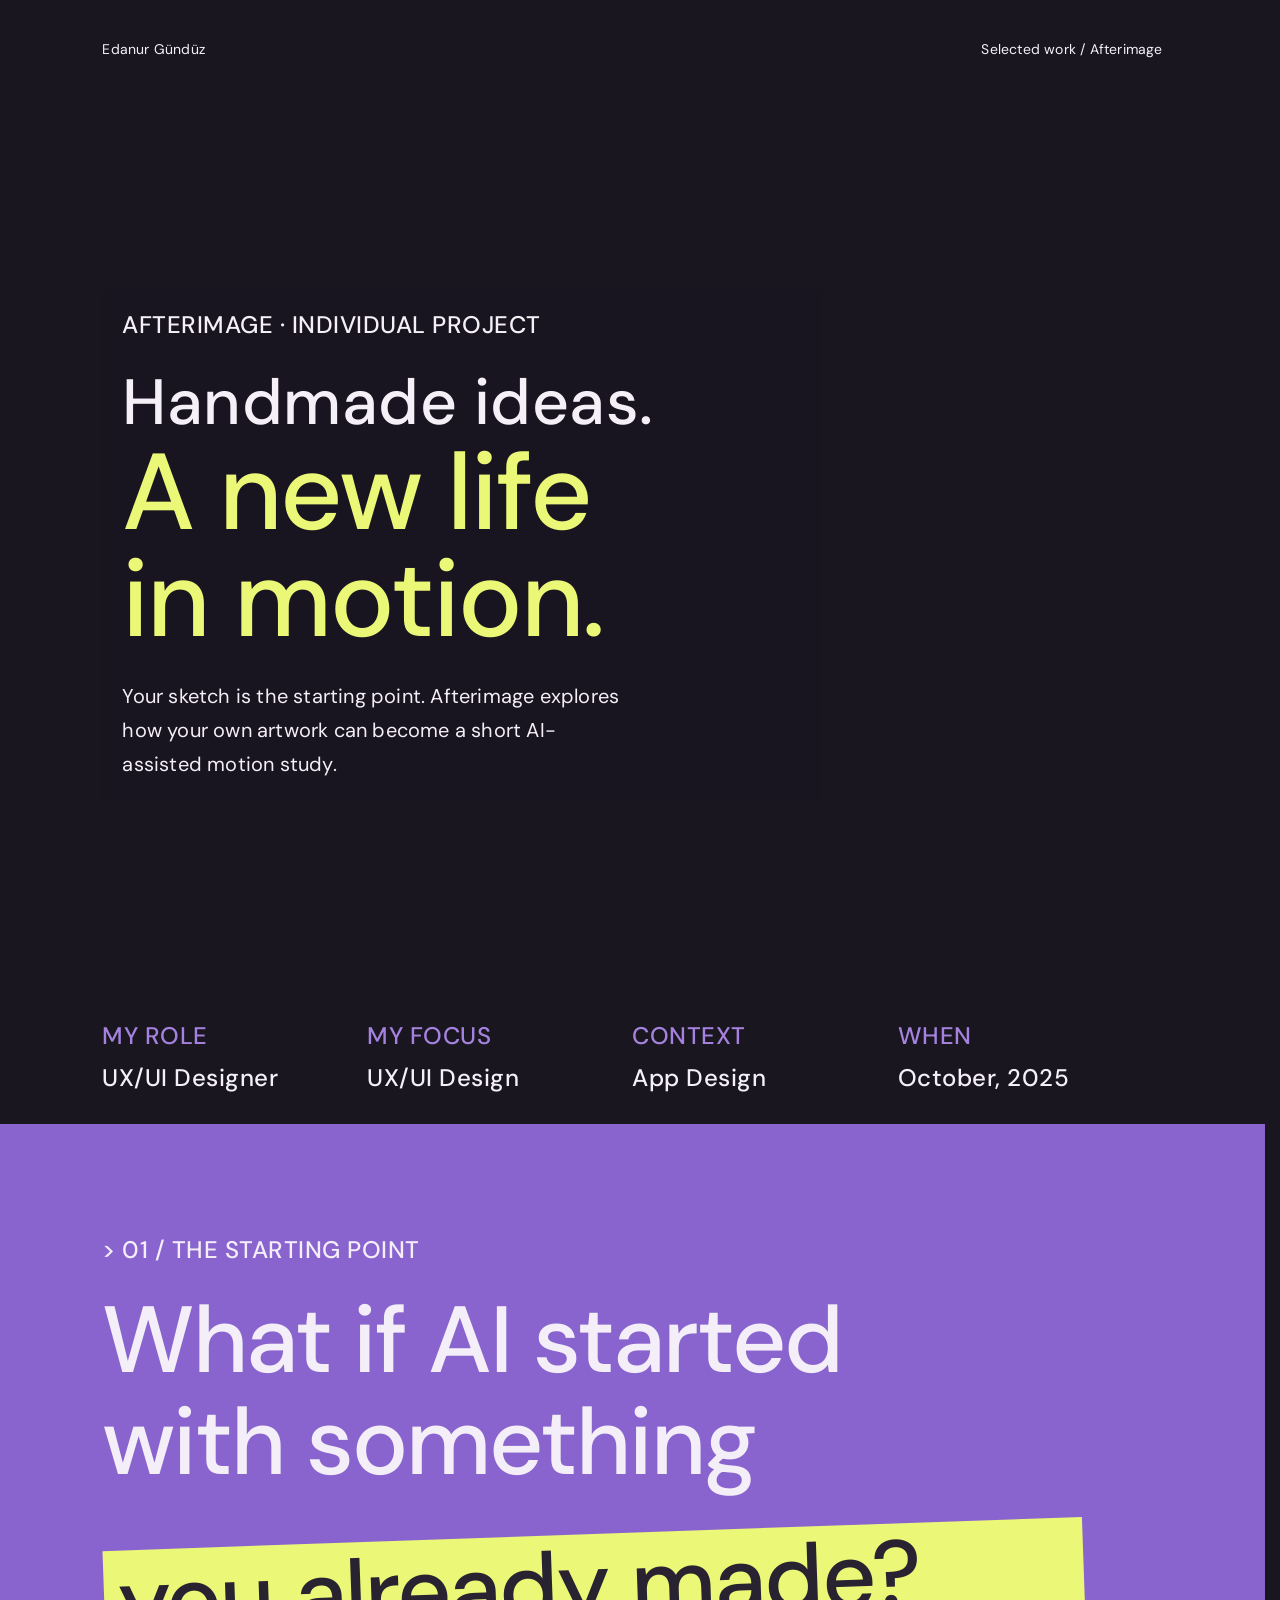
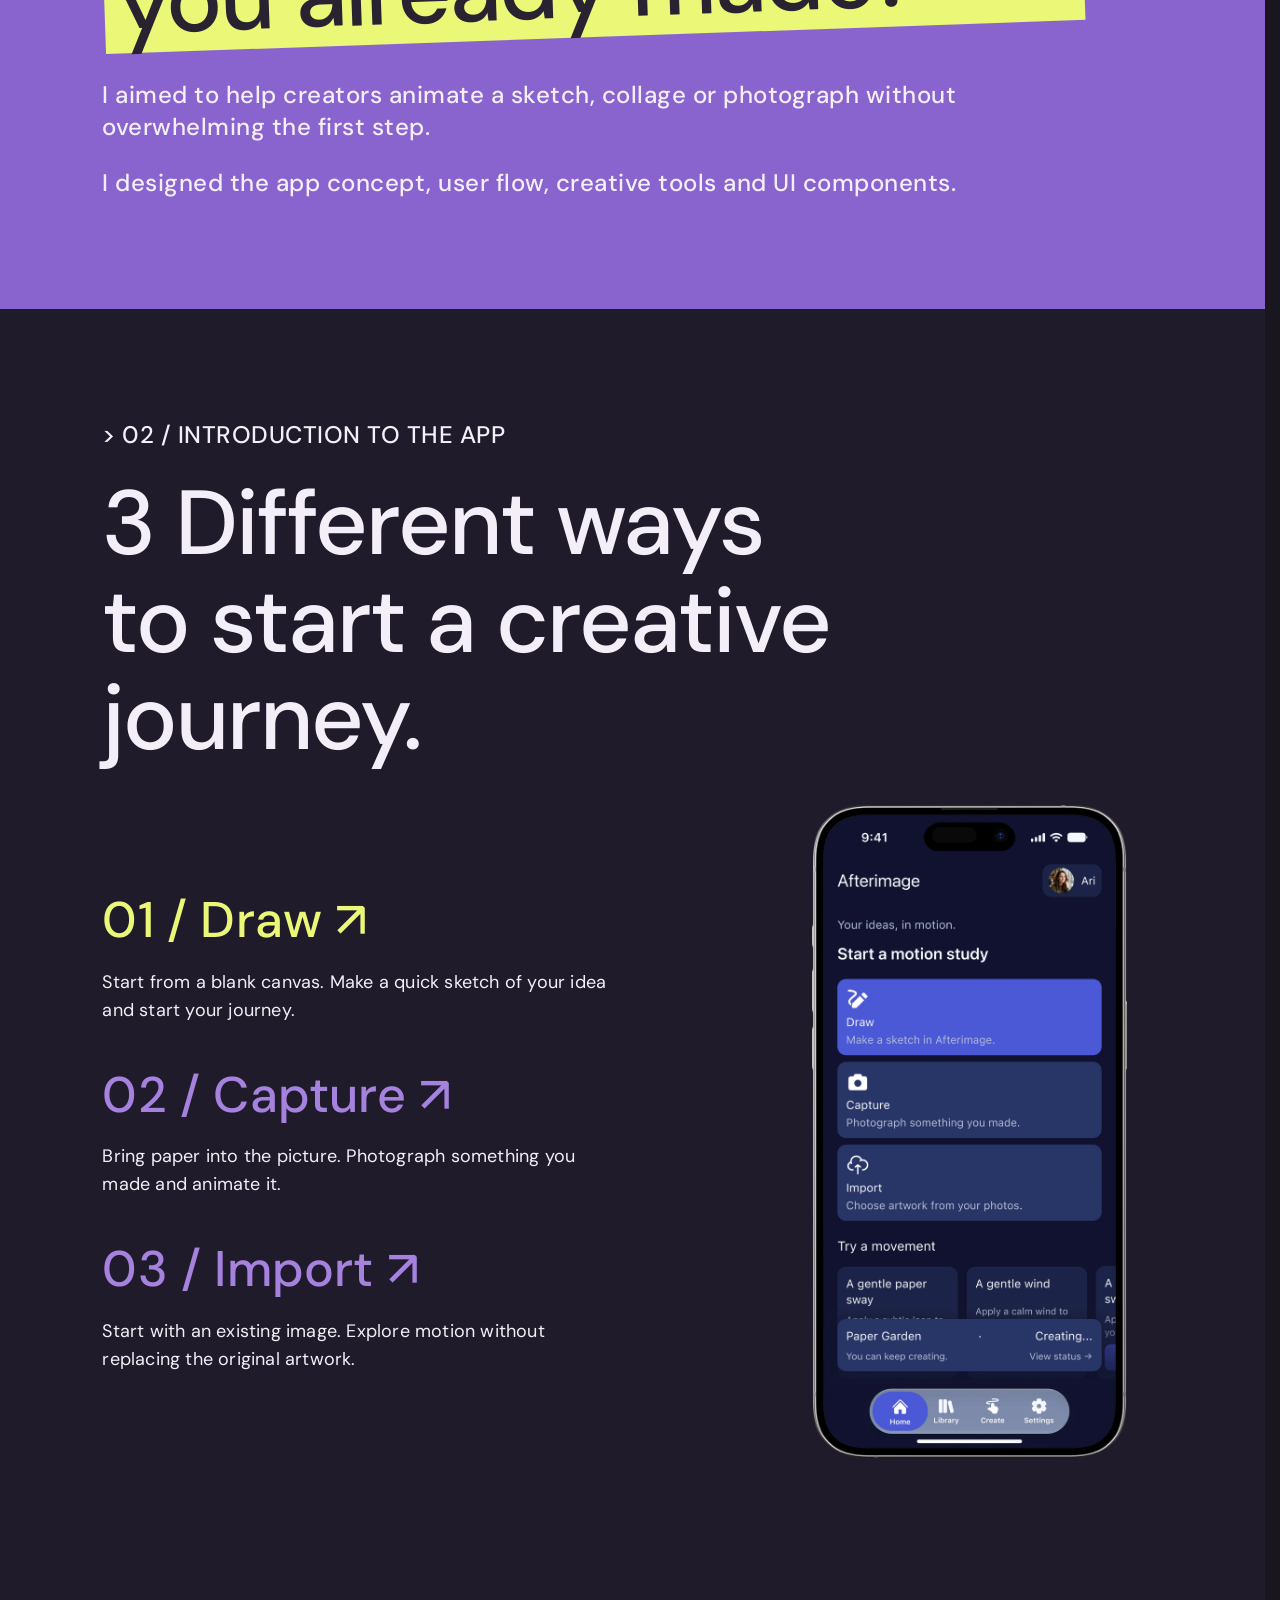
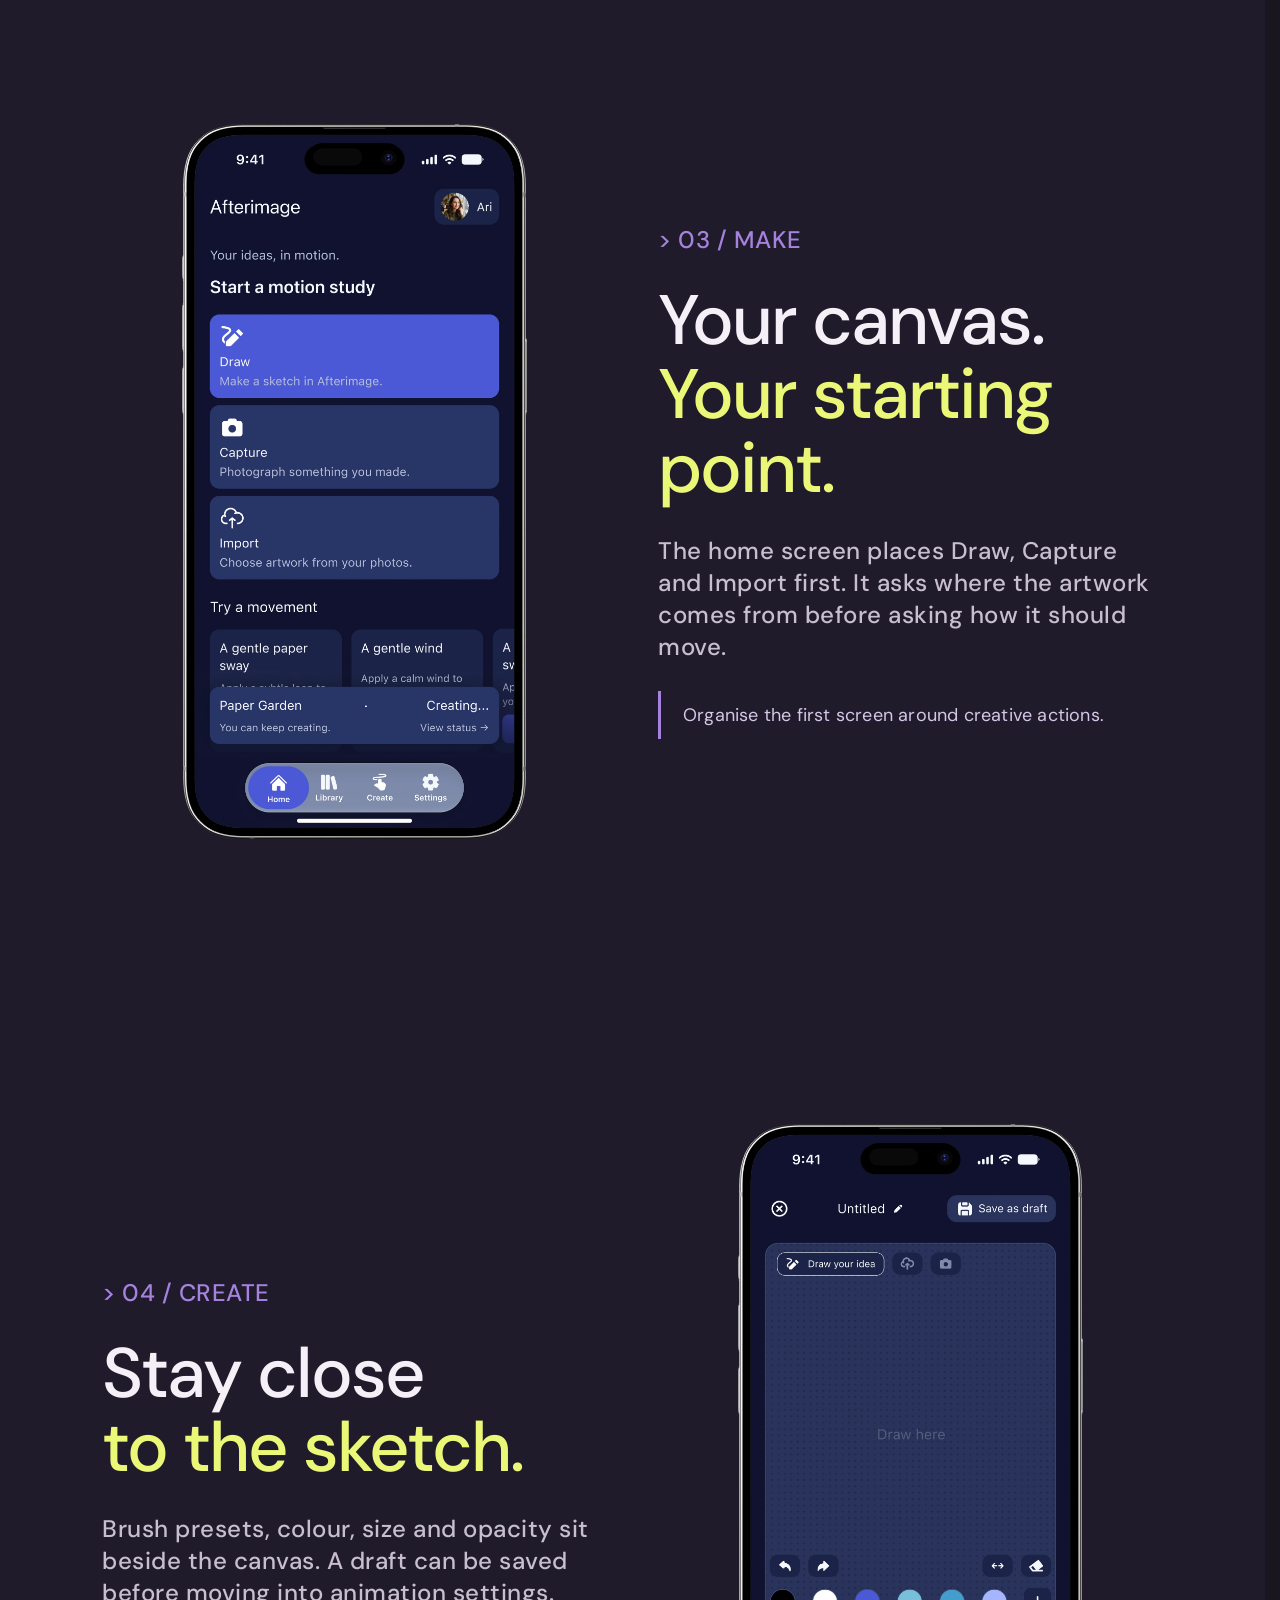
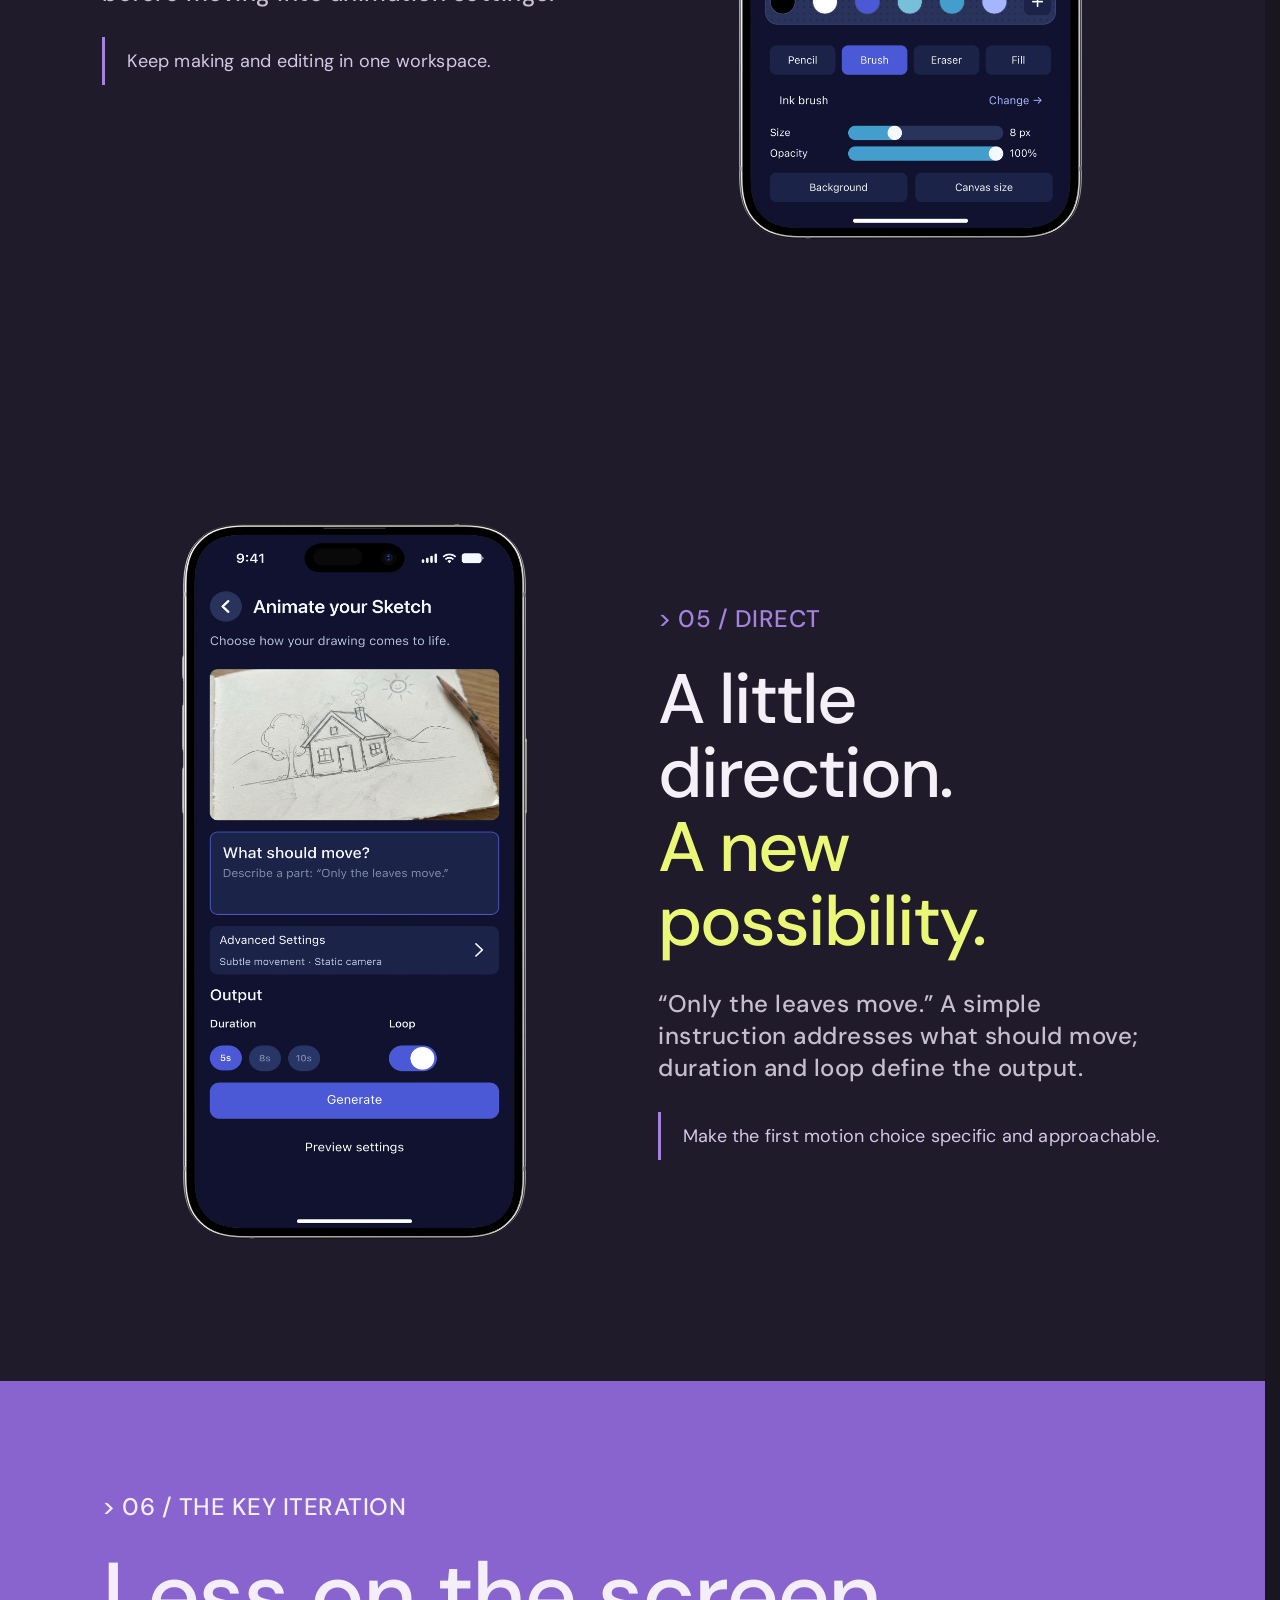
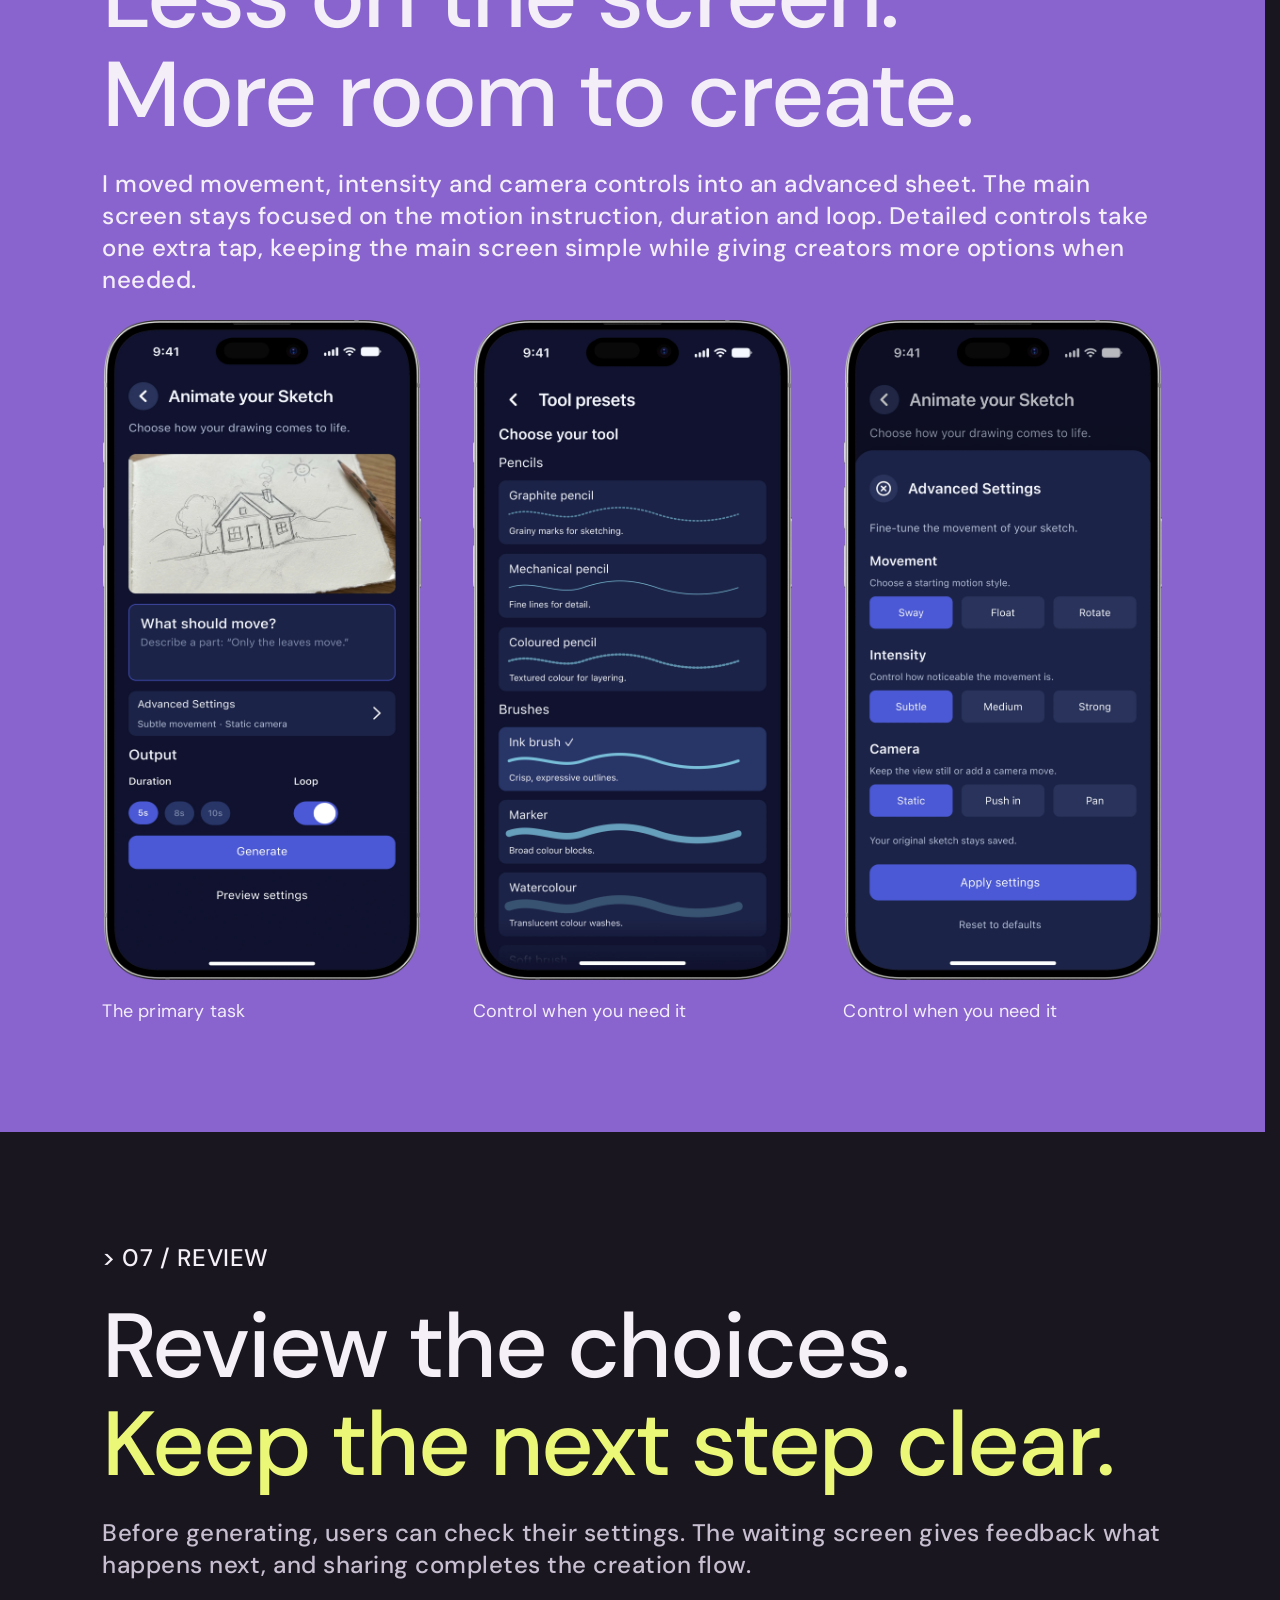
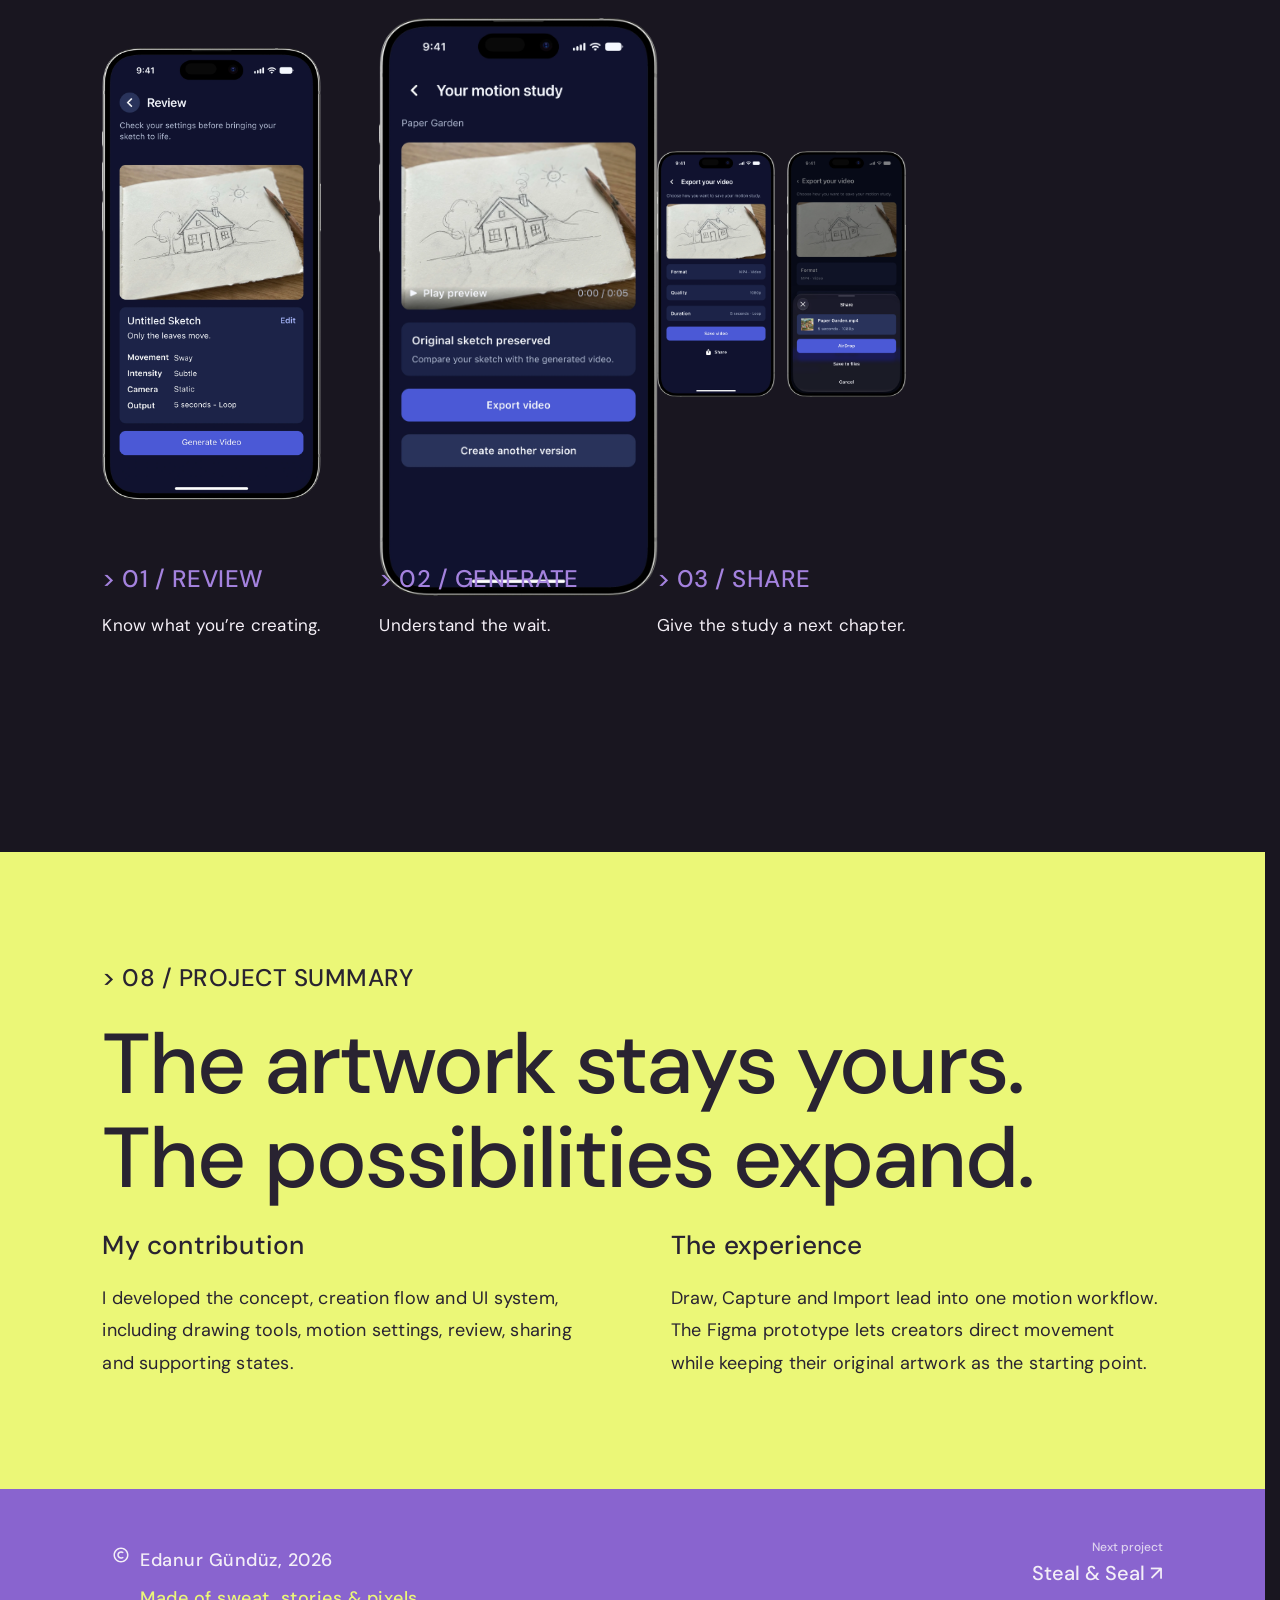
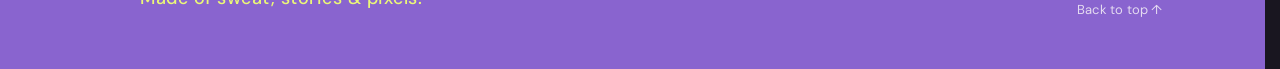
==== afterimage-scroll-story.html @ f31a071a "Version1.2" ====
<!doctype html><html lang="en"><head><meta charset="utf-8"><meta name="viewport" content="width=device-width,initial-scale=1"><meta name="description" content="Afterimage — UX/UI design portfolio by Edanur Gündüz."><title>Afterimage</title><link rel="stylesheet" href="styles/foundations.css?v=20261009-windows1"><link rel="stylesheet" href="styles/figma-layout.css?v=20261009-windows1"><link rel="stylesheet" href="styles/figma-text-current.css?v=20261009-windows1"><link rel="stylesheet" href="styles/website-last.css?v=20261009-windows1"><link rel="stylesheet" href="styles/responsive.css?v=20261009-windows1"></head><body data-page="afterimage"><a class="skip-link" href="#top">Skip to content</a><div class="f15 f38 f41 f42 f193 f377 f390 page-frame case-frame" data-node-id="212:416" data-name="Afterimage — Scroll Story" id="top"><nav class="f7 f15 f38 f41 f47 f51 f89 f191 f194 f205 f368 f377 f385 f422 f429 f491 f507 case-section site-nav" data-node-id="212:417" data-name="Navigation" style="min-height:100px" id="section-212-417"><a class="f377 f385 f570" data-node-id="212:418" href="index.html">Edanur Gündüz</a><p class="f377 f385 f529" data-node-id="212:419">Selected work / Afterimage</p></nav><section class="f38 f41 f180 f191 f368 f375 f377 f385 f507 case-section case-hero" data-node-id="212:420" data-name="00 / Handmade ideas. A new life in motion." style="min-height:890px" id="section-212-420"><video class="hero-video" autoplay="" loop="" muted="" playsinline="" preload="metadata" aria-hidden="true" data-video-key="afterimage"></video><div class="f7 f9 f10 f38 f41 f42 f65 f193 f353 f377 f385 f616" data-node-id="212:421" data-name="Hero story"><p class="f48 f50 f217 f377 f385 f403 f422 f490 f616" data-node-id="212:422">AFTERIMAGE · INDIVIDUAL PROJECT</p><div class="f38 f41 f42 f50 f193 f377 f385 f635" data-node-id="212:423" data-name="Display headline"><p class="f48 f235 f377 f385 f422 f428 f492 f636 large-text" data-node-id="212:424">Handmade ideas.</p><div class="f45 f197 f377 f385 f397 f416 f488 f616 large-text" data-node-id="212:425" role="heading" aria-level="2"><p class="f203 f312">A new life
</p><p class="f203">in motion.</p></div></div><p class="f46 f51 f219 f377 f385 f402 f418 f489 f594" data-node-id="212:426">Your sketch is the starting point. Afterimage explores how your own artwork can become a short AI-assisted motion study.</p></div></section><section class="f7 f15 f38 f41 f48 f50 f191 f194 f217 f368 f373 f377 f385 f403 f490 f507 case-section context-grid" data-node-id="212:427" data-name="Project context" id="section-212-427"><div class="f38 f41 f42 f54 f193 f377 f385" data-node-id="212:428" data-name="MY ROLE"><p class="f377 f385 f420 f556" data-node-id="212:429">MY ROLE</p><p class="f377 f385 f422 f556" data-node-id="212:430">UX/UI Designer</p></div><div class="f38 f41 f42 f54 f193 f377 f385 f556" data-node-id="212:431" data-name="MY FOCUS"><p class="f377 f385 f420 f556" data-node-id="212:432">MY FOCUS</p><p class="f377 f385 f422 f556" data-node-id="212:433">UX/UI Design</p></div><div class="f38 f41 f42 f54 f193 f377 f385 f556" data-node-id="212:434" data-name="DELIVERABLE"><p class="f377 f385 f420 f556" data-node-id="212:435">CONTEXT</p><p class="f377 f385 f422 f556" data-node-id="212:436">App Design</p></div><div class="f38 f41 f42 f54 f193 f377 f385 f556" data-node-id="212:437" data-name="CONTEXT"><p class="f377 f385 f420 f556" data-node-id="212:438">WHEN</p><p class="f377 f385 f422 f556" data-node-id="212:439">October, 2025</p></div></section><section class="f19 f38 f41 f42 f63 f193 f364 f370 f377 f385 f507 case-section" data-node-id="212:440" data-name="01 / Reframing the starting point" id="section-212-440"><p class="f7 f48 f50 f217 f377 f385 f403 f418 f490 f504" data-node-id="212:441">&gt; 01 / THE STARTING POINT</p><div class="f7 f45 f50 f197 f377 f385 f414 f418 f488 f504 large-text" data-node-id="212:442" role="heading" aria-level="2"><p class="f199 f312">What if AI started
</p><p class="f199">with something</p></div><div class="f41 f101 f191 f195 f377 f385 f633" data-node-id="212:443"><div class="f1 f43"><div class="f14 f38 f41 f42 f193 f366 f377 f632" data-name="Highlighted question"><p class="f7 f45 f50 f201 f377 f385 f414 f417 f488 f628 large-text" data-node-id="212:444">you already made?</p></div></div></div><p class="f7 f48 f50 f234 f377 f385 f418 f427 f492 f622" data-node-id="212:445">I aimed to help creators animate a sketch, collage or photograph without overwhelming the first step.</p><p class="f7 f48 f50 f234 f377 f385 f418 f427 f492 f622" data-node-id="212:446">I designed the app concept, user flow, creative tools and UI components.</p></section><section class="f21 f38 f41 f42 f63 f93 f193 f364 f370 f377 f385 f507 case-section" data-node-id="212:447" data-name="02 / Three ways in" style="min-height:1170px" id="section-212-447"><p class="f7 f48 f50 f217 f377 f385 f403 f418 f490 f504" data-node-id="212:448">&gt; 02 / INTRODUCTION TO THE APP</p><div class="f7 f45 f50 f197 f377 f385 f412 f418 f488 f504 large-text" data-node-id="212:449" role="heading" aria-level="2"><p class="f229 f312">3 Different ways
</p><p class="f229">to start a creative journey.</p></div><div class="f38 f41 f55 f165 f191 f377 f385 f504" data-node-id="212:450" data-name="Entry actions and home"><div class="f7 f38 f41 f42 f72 f193 f377 f385 f607" data-node-id="212:451" data-name="Creative starting points"><div class="f38 f41 f42 f60 f193 f377 f385 f607" data-node-id="212:452" data-name="01 / Draw ↗"><p class="f45 f50 f221 f377 f385 f405 f420 f489 f607 large-text" data-node-id="212:453">01 / Draw ↗</p><p class="f47 f51 f231 f377 f385 f418 f424 f491 f595" data-node-id="212:454">Start from a blank canvas. Make a quick sketch of your idea and start your journey.</p></div><div class="f38 f41 f42 f60 f193 f377 f385 f607" data-node-id="212:455" data-name="02 / Capture ↗"><p class="f45 f50 f221 f377 f385 f405 f420 f489 f607 large-text" data-node-id="212:456">02 / Capture ↗</p><p class="f47 f51 f231 f377 f385 f418 f424 f491 f595" data-node-id="212:457">Bring paper into the picture. Photograph something you made and animate it.</p></div><div class="f38 f41 f42 f60 f193 f377 f385 f607" data-node-id="212:458" data-name="03 / Import ↗"><p class="f45 f50 f221 f377 f385 f405 f420 f489 f607 large-text" data-node-id="212:459">03 / Import ↗</p><p class="f47 f51 f231 f377 f385 f418 f424 f491 f595" data-node-id="212:460">Start with an existing image. Explore motion without replacing the original artwork.</p></div></div><div class="f163 f377 f385 f568 image-slot" data-node-id="212:461" data-name="Home / Draw Capture Import"><img alt="HomeDrawCaptureImport" class="f8 f186 f311 f346 f359 f390" src="assets/afterimage/imgHomeDrawCaptureImport.webp" width="1351" height="2800" decoding="async" loading="lazy"></div></div></section><section class="f21 f38 f41 f81 f88 f191 f364 f370 f377 f385 f507 case-section scroll-scene" data-node-id="212:462" data-name="03 / MAKE / Scroll scene" style="min-height:1000px" id="section-212-462"><div class="f38 f41 f42 f169 f191 f195 f377 f385 f602 scene-media" data-node-id="212:463" data-name="Sticky phone / home" style="--asset-ratio:1351/2800"><div class="f168 f377 f385 f575 image-slot" data-node-id="212:464" data-name="Project screen / home"><img alt="HomeDrawCaptureImport" class="f8 f186 f311 f346 f359 f390" src="assets/afterimage/imgHomeDrawCaptureImport.webp" width="1351" height="2800" decoding="async" loading="lazy"></div></div><div class="f38 f41 f42 f67 f193 f377 f385 f600 scene-copy" data-node-id="212:465" data-name="03 / MAKE / Copy"><p class="f7 f48 f50 f217 f377 f385 f403 f420 f490 f600" data-node-id="212:466">&gt; 03 / MAKE</p><div class="f7 f38 f41 f42 f45 f50 f193 f223 f377 f385 f407 f488 f600" data-node-id="212:467" data-name="Story headline" role="heading" aria-level="2"><p class="f377 f385 f422 f600 large-text" data-node-id="212:468">Your canvas.</p><p class="f377 f385 f416 f600 large-text" data-node-id="212:469">Your starting point.</p></div><p class="f7 f48 f50 f217 f377 f385 f403 f423 f490 f593" data-node-id="212:470">The home screen places Draw, Capture and Import first. It asks where the artwork comes from before asking how it should move.</p><div class="f29 f32 f33 f38 f41 f42 f193 f357 f369 f377 f385 f594" data-node-id="212:471" data-name="ShoCo / Story decision note"><p class="f7 f46 f51 f212 f377 f385 f401 f421 f489 f590" data-node-id="I212:471;59:43">Organise the first screen around creative actions.</p></div></div></section><section class="f21 f38 f41 f81 f88 f191 f364 f370 f377 f385 f507 case-section scroll-scene" data-node-id="212:472" data-name="04 / CREATE / Scroll scene" style="min-height:1000px" id="section-212-472"><div class="f38 f41 f42 f67 f193 f377 f385 f600 scene-copy" data-node-id="212:473" data-name="04 / CREATE / Copy"><p class="f7 f48 f50 f217 f377 f385 f403 f420 f490 f600" data-node-id="212:474">&gt; 04 / CREATE</p><div class="f7 f38 f41 f42 f45 f50 f193 f223 f377 f385 f407 f488 f600" data-node-id="212:475" data-name="Story headline" role="heading" aria-level="2"><p class="f377 f385 f422 f600 large-text" data-node-id="212:476">Stay close</p><p class="f377 f385 f416 f600 large-text" data-node-id="212:477">to the sketch.</p></div><p class="f7 f48 f50 f217 f377 f385 f403 f423 f490 f593" data-node-id="212:478">Brush presets, colour, size and opacity sit beside the canvas. A draft can be saved before moving into animation settings.</p><div class="f29 f32 f33 f38 f41 f42 f193 f357 f369 f377 f385 f594" data-node-id="212:479" data-name="ShoCo / Story decision note"><p class="f7 f46 f51 f212 f377 f385 f401 f421 f489 f590" data-node-id="I212:479;59:43">Keep making and editing in one workspace.</p></div></div><div class="f38 f41 f42 f169 f191 f195 f377 f385 f602 scene-media" data-node-id="212:480" data-name="Sticky phone / draw" style="--asset-ratio:1351/2800"><div class="f168 f377 f385 f575 image-slot" data-node-id="212:481" data-name="Project screen / draw"><img alt="ProjectScreenDraw" class="f8 f186 f311 f346 f359 f390" src="assets/afterimage/imgProjectScreenDraw.webp" width="1351" height="2800" decoding="async" loading="lazy"></div></div></section><section class="f21 f38 f41 f81 f88 f191 f364 f370 f377 f385 f507 case-section scroll-scene" data-node-id="212:482" data-name="05 / DIRECT / Scroll scene" style="min-height:1000px" id="section-212-482"><div class="f38 f41 f42 f169 f191 f195 f377 f385 f602 scene-media" data-node-id="212:483" data-name="Sticky phone / motion" style="--asset-ratio:1351/2800"><div class="f168 f377 f385 f575 image-slot" data-node-id="212:484" data-name="Project screen / motion"><img alt="ProjectScreenMotion" class="f8 f186 f311 f346 f359 f390" src="assets/afterimage/imgProjectScreenMotion.webp" width="1351" height="2800" decoding="async" loading="lazy"></div></div><div class="f38 f41 f42 f67 f193 f377 f385 f600 scene-copy" data-node-id="212:485" data-name="05 / DIRECT / Copy"><p class="f7 f48 f50 f217 f377 f385 f403 f420 f490 f600" data-node-id="212:486">&gt; 05 / DIRECT</p><div class="f7 f38 f41 f42 f45 f50 f193 f223 f377 f385 f407 f488 f600" data-node-id="212:487" data-name="Story headline" role="heading" aria-level="2"><p class="f377 f385 f422 f600 large-text" data-node-id="212:488">A little direction.</p><p class="f377 f385 f416 f600 large-text" data-node-id="212:489">A new possibility.</p></div><p class="f7 f48 f50 f217 f377 f385 f403 f423 f490 f593" data-node-id="212:490">“Only the leaves move.” A simple instruction addresses what should move; duration and loop define the output.</p><div class="f29 f32 f33 f38 f41 f42 f193 f357 f369 f377 f385 f594" data-node-id="212:491" data-name="ShoCo / Story decision note"><p class="f7 f46 f51 f212 f377 f385 f401 f421 f489 f590" data-node-id="I212:491;59:43">Make the first motion choice specific and approachable.</p></div></div></section><section class="f19 f38 f41 f42 f63 f100 f193 f364 f370 f377 f385 f507 case-section" data-node-id="212:492" data-name="06 / The key iteration" style="min-height:1340px" id="section-212-492"><p class="f7 f48 f50 f217 f377 f385 f403 f418 f490 f504" data-node-id="212:493">&gt; 06 / THE KEY ITERATION</p><div class="f7 f45 f50 f197 f377 f385 f413 f418 f488 f504 large-text" data-node-id="212:494" role="heading" aria-level="2"><p class="f230 f312">Less on the screen.
</p><p class="f230">More room to create.</p></div><p class="f7 f48 f50 f234 f313 f377 f385 f418 f427 f492 f634" data-node-id="212:495">I moved movement, intensity and camera controls into an advanced sheet. The main screen stays focused on the motion instruction, duration and loop. Detailed controls take one extra tap, keeping the main screen simple while giving creators more options when needed.</p><div class="f38 f41 f57 f167 f193 f195 f377 f385 f504" data-node-id="212:496" data-name="Main screen and advanced sheet"><div class="f38 f41 f42 f62 f193 f377 f385 f562" data-node-id="212:497" data-name="The primary task"><div class="f159 f377 f385 f562 image-slot" data-node-id="212:498" data-name="The primary task"><img alt="ProjectScreenMotion" class="f8 f186 f311 f346 f359 f390" src="assets/afterimage/imgProjectScreenMotion.webp" width="1351" height="2800" decoding="async" loading="lazy"></div><p class="f7 f47 f51 f208 f377 f385 f418 f424 f491 f562" data-node-id="212:499">The primary task</p></div><div class="f38 f41 f42 f62 f193 f377 f385 f562" data-node-id="212:500" data-name="Control when you need it"><div class="f159 f377 f385 f562 image-slot" data-node-id="212:501" data-name="Control when you need it"><img alt="ControlWhenYouNeedIt" class="f8 f186 f311 f346 f359 f390" src="assets/afterimage/imgControlWhenYouNeedIt.webp" width="1351" height="2800" decoding="async" loading="lazy"></div><p class="f7 f47 f51 f208 f377 f385 f418 f424 f491 f562" data-node-id="212:502">Control when you need it</p></div><div class="f38 f41 f42 f62 f193 f377 f385 f562" data-node-id="212:503" data-name="Control when you need it"><div class="f159 f377 f385 f562 image-slot" data-node-id="212:504" data-name="Control when you need it"><img alt="ControlWhenYouNeedIt1" class="f8 f186 f311 f346 f359 f390" src="assets/afterimage/imgControlWhenYouNeedIt1.webp" width="1351" height="2800" decoding="async" loading="lazy"></div><p class="f7 f47 f51 f208 f377 f385 f418 f424 f491 f562" data-node-id="212:505">Control when you need it</p></div></div></section><section class="f15 f38 f41 f42 f63 f97 f193 f364 f370 f377 f385 f507 case-section" data-node-id="212:506" data-name="07 / Close the creative loop" style="min-height:1320px" id="section-212-506"><p class="f7 f48 f50 f217 f377 f385 f403 f422 f490 f504" data-node-id="212:507">&gt; 07 / REVIEW</p><div class="f7 f38 f41 f42 f45 f50 f193 f229 f377 f385 f412 f488 f504" data-node-id="212:508" data-name="Closing headline" role="heading" aria-level="2"><p class="f377 f385 f422 f504 large-text" data-node-id="212:509">Review the choices.</p><p class="f377 f385 f416 f504 large-text" data-node-id="212:510">Keep the next step clear.</p></div><p class="f7 f48 f50 f234 f313 f377 f385 f423 f427 f492 f634" data-node-id="212:511">Before generating, users can check their settings. The waiting screen gives feedback what happens next, and sharing completes the creation flow.</p><div class="f38 f41 f191 f194 f377 f385 f635" data-node-id="212:512" data-name="Review Generate Share"><div class="f38 f41 f42 f59 f172 f191 f195 f377 f385 f562" data-node-id="212:513" data-name="Know what you’re creating."><div class="f158 f377 f385 f548 image-slot" data-node-id="212:514" data-name="Know what you’re creating."><img alt="KnowWhatYoureCreating" class="f8 f186 f311 f346 f359 f390" src="assets/afterimage/imgKnowWhatYoureCreating.webp" width="1351" height="2800" decoding="async" loading="lazy"></div><p class="f7 f48 f50 f217 f377 f385 f403 f420 f490 f562" data-node-id="212:515">&gt; 01 / REVIEW</p><p class="f7 f46 f51 f206 f377 f385 f400 f422 f489 f562" data-node-id="212:516">Know what you’re creating.</p></div><div class="f38 f41 f42 f59 f172 f191 f195 f377 f385 f562" data-node-id="212:517" data-name="Understand the wait."><div class="f157 f377 f385 f546" data-node-id="212:518" data-name="Understand the wait."><div class="f8 f186 f351 f359 image-slot"><img alt="UnderstandTheWait" class="f8 f181 f236 f311 f451 f635" src="assets/afterimage/imgUnderstandTheWait.webp" width="1351" height="2800" decoding="async" loading="lazy"></div></div><p class="f7 f48 f50 f217 f377 f385 f403 f420 f490 f562" data-node-id="212:519">&gt; 02 / GENERATE</p><p class="f7 f46 f51 f206 f377 f385 f400 f422 f489 f562" data-node-id="212:520">Understand the wait.</p></div><div class="f38 f41 f42 f59 f172 f193 f195 f377 f385" data-node-id="212:521" data-name="Give the study a next chapter."><div class="f38 f41 f56 f193 f377 f385" data-node-id="212:522"><div class="f158 f377 f385 f546 image-slot" data-node-id="212:523" data-name="Give the study a next chapter."><img alt="GiveTheStudyANextChapter" class="f8 f186 f311 f346 f359 f390" src="assets/afterimage/imgGiveTheStudyANextChapter.webp" width="1351" height="2800" decoding="async" loading="lazy"></div><div class="f158 f377 f385 f548 image-slot" data-node-id="212:524" data-name="Give the study a next chapter."><img alt="GiveTheStudyANextChapter1" class="f8 f186 f311 f346 f359 f390" src="assets/afterimage/imgGiveTheStudyANextChapter1.webp" width="1351" height="2800" decoding="async" loading="lazy"></div></div><p class="f7 f48 f50 f217 f377 f385 f403 f420 f490 f562" data-node-id="212:525">&gt; 03 / SHARE</p><p class="f7 f46 f51 f206 f377 f385 f400 f422 f489 f562" data-node-id="212:526">Give the study a next chapter.</p></div></div></section><section class="f7 f14 f38 f41 f42 f63 f193 f364 f370 f377 f385 f417 f507 case-section" data-node-id="212:527" data-name="08 / Outcome &amp; reflection" id="section-212-527"><p class="f48 f50 f217 f377 f385 f403 f490 f504" data-node-id="212:528">&gt; 08 / PROJECT SUMMARY</p><div class="f45 f50 f197 f377 f385 f409 f488 f504 large-text" data-node-id="212:529" role="heading" aria-level="2"><p class="f227 f312">The artwork stays yours.
</p><p class="f227">The possibilities expand.</p></div><div class="f38 f41 f52 f193 f377 f385" data-node-id="212:530" data-name="Results and next steps"><div class="f38 f41 f42 f62 f193 f377 f385 f589" data-node-id="212:531" data-name="What I designed"><p class="f45 f50 f216 f377 f385 f404 f489 f596" data-node-id="212:532">My contribution</p><p class="f47 f51 f215 f377 f385 f424 f491 f590" data-node-id="212:533">I developed the concept, creation flow and UI system, including drawing tools, motion settings, review, sharing and supporting states.</p></div><div class="f38 f41 f42 f62 f193 f377 f385 f584" data-node-id="212:534" data-name="What I would test next"><p class="f45 f50 f216 f377 f385 f404 f489 f596" data-node-id="212:535">The experience</p><p class="f47 f51 f215 f377 f385 f424 f491 f591" data-node-id="212:536">Draw, Capture and Import lead into one motion workflow. The Figma prototype lets creators direct movement while keeping their original artwork as the starting point.</p></div></div></section><footer class="f19 f38 f41 f104 f191 f194 f364 f377 f385 f507 case-section site-footer" data-node-id="212:538" data-name="Footer" style="min-height:180px" id="section-212-538"><div class="f38 f41 f54 f193 f195 f352 f377 f385" data-node-id="220:840"><div class="f377 f385 f387 image-slot" data-node-id="220:841" data-name="bx:copyright"><img alt="BxCopyright" class="f8 f23 f186 f311 f390" src="assets/afterimage/imgBxCopyright.svg"></div><div class="f7 f38 f41 f42 f48 f50 f54 f193 f195 f234 f377 f385 f427 f492 f636" data-node-id="220:844"><p class="f377 f385 f418" data-node-id="220:845">Edanur Gündüz, 2026</p><p class="f377 f385 f393" data-node-id="220:846">Made of sweat, stories &amp; pixels.</p></div></div><a class="f7 f46 f51 f213 f377 f385 f403 f422 f489 f522" data-node-id="212:544" href="#top" aria-label="Back to top">Back to top ↑</a></footer></div><script src="scripts/site.js?v=20261009-windows1" defer></script></body></html>
---- styles/foundations.css ----
@font-face{font-family:'DM Sans';font-style:normal;font-weight:400;font-display:swap;src:url('../home-assets/dm-sans-400.ttf')}@font-face{font-family:'DM Sans';font-style:normal;font-weight:500;font-display:swap;src:url('../home-assets/dm-sans-500.ttf')}@font-face{font-family:'DM Sans';font-style:normal;font-weight:700;font-display:swap;src:url('../home-assets/dm-sans-700.ttf')}
:root{--ink:#191620;--paper:#f3eef7;--lime:#ebf777;--purple:#8964cf;--lilac:#bea7de;--surface:#332a40}*{box-sizing:border-box;border-width:0;border-style:solid}html{scroll-behavior:smooth}body{margin:0;background:var(--ink);color:var(--paper);font-family:'DM Sans',sans-serif;overflow-x:hidden}p{margin:0}img{display:block}a{color:inherit;text-decoration:none}button{font:inherit;cursor:pointer}div,p,img,a{--tx:0px;--ty:0px;--rot:0deg;transform:translate(var(--tx),var(--ty)) rotate(var(--rot))}a:focus-visible,button:focus-visible{outline:3px solid var(--lime);outline-offset:6px}.skip-link{position:fixed;left:20px;top:-100px;z-index:1000;background:var(--lime);color:var(--ink);padding:14px}.skip-link:focus{top:20px}::selection{background:var(--purple);color:white}@media(prefers-reduced-motion:reduce){html{scroll-behavior:auto}*,*::before,*::after{animation:none!important;transition:none!important}}
---- styles/figma-layout.css ----
.f0{--rot:-15deg}
.f1{--rot:-2deg}
.f2{--rot:-45deg}
.f3{--rot:-5deg}
.f4{--rot:-8deg}
.f5{--tx:-50%}
.f6{--ty:-50%}
.f7{overflow-wrap:break-word}
.f8{position:absolute}
.f9{backdrop-filter:blur(7.2px)}
.f10{background:rgba(32,27,42,0.5)}
.f11{background:rgba(84,101,255,0.16)}
.f12{background:var(--color-accent-default,#af94ce)}
.f13{background:var(--color-accent-hover,#bfa7db)}
.f14{background:var(--color-accent-lime,#ebf777)}
.f15{background:var(--color-background-default,#191620)}
.f16{background:var(--color-background-hover,#332a40)}
.f17{background:var(--color-background-surface,#262030)}
.f18{background:var(--color-palette-deep-plum,#51416d)}
.f19{background:var(--color-palette-iris-purple,#8964cf)}
.f20{background:var(--color-palette-matte-mint,#a4ccc7)}
.f21{background:var(--shoco-journey,#201b2a)}
.f22{background:var(--shoco-lilac,#bea7de)}
.f23{display:block}
.f24{border-width:1px}
.f25{border-width:2px}
.f26{border-width:3px}
.f27{border-color:#af94ce}
.f28{border-color:#ebf777}
.f29{border-color:var(--shoco-accent,#a482de)}
.f30{border-color:var(--shoco-journey,#201b2a)}
.f31{border-color:var(--shoco-paper,#f5f0f7)}
.f32{border-left-width:3px}
.f33{border-style:solid}
.f34{bottom:0}
.f35{bottom:1113px}
.f36{bottom:180px}
.f37{grid-column:1}
.f38{align-content:stretch}
.f39{display:contents}
.f40{cursor:pointer}
.f41{display:flex}
.f42{flex-direction:column}
.f43{flex:none}
.f44{font-family:"DM Sans",sans-serif;font-weight:700}
.f45{font-family:"DM Sans",sans-serif;font-weight:500}
.f46{font-family:"DM Sans",sans-serif;font-weight:400}
.f47{font-family:"DM Sans",sans-serif;font-weight:400}
.f48{font-family:"DM Sans",sans-serif;font-weight:500}
.f49{font-weight:700}
.f50{font-weight:500}
.f51{font-weight:400}
.f52{gap:100px}
.f53{gap:102px}
.f54{gap:10px}
.f55{gap:110px}
.f56{gap:12px}
.f57{gap:130px}
.f58{gap:13px}
.f59{gap:15px}
.f60{gap:16px}
.f61{gap:18px}
.f62{gap:20px}
.f63{gap:24px}
.f64{gap:25px}
.f65{gap:26px}
.f66{gap:27px}
.f67{gap:28px}
.f68{gap:30px}
.f69{gap:34px}
.f70{gap:38px}
.f71{gap:3px}
.f72{gap:40px}
.f73{gap:42px}
.f74{gap:43px}
.f75{gap:46px}
.f76{gap:48px}
.f77{gap:50px}
.f78{gap:54px}
.f79{gap:58px}
.f80{gap:5px}
.f81{gap:60px}
.f82{gap:62px}
.f83{gap:66px}
.f84{gap:7px}
.f85{grid-template-columns:max-content}
.f86{grid-template-rows:max-content}
.f87{height:0}
.f88{height:1000px}
.f89{height:100px}
.f90{height:1011.427px}
.f91{height:105px}
.f92{height:110px}
.f93{height:1170px}
.f94{height:127.145px}
.f95{height:127.305px}
.f96{height:1300px}
.f97{height:1320px}
.f98{height:1339px}
.f99{height:134.442px}
.f100{height:1340px}
.f101{height:138.138px}
.f102{height:140px}
.f103{height:177px}
.f104{height:180px}
.f105{height:202px}
.f106{height:215.262px}
.f107{height:228.387px}
.f108{height:22px}
.f109{height:235.887px}
.f110{height:238.849px}
.f111{height:240.278px}
.f112{height:243.113px}
.f113{height:249.949px}
.f114{height:254.543px}
.f115{height:254.685px}
.f116{height:259.272px}
.f117{height:259.737px}
.f118{height:264.599px}
.f119{height:265.518px}
.f120{height:265.706px}
.f121{height:270.828px}
.f122{height:272.276px}
.f123{height:275.885px}
.f124{height:281.654px}
.f125{height:283.472px}
.f126{height:285.223px}
.f127{height:285.686px}
.f128{height:289.031px}
.f129{height:292.04px}
.f130{height:292.45px}
.f131{height:294.63px}
.f132{height:300.898px}
.f133{height:306.33px}
.f134{height:306.653px}
.f135{height:313.242px}
.f136{height:315.926px}
.f137{height:322.761px}
.f138{height:328.742px}
.f139{height:329px}
.f140{height:330.325px}
.f141{height:336.287px}
.f142{height:353.454px}
.f143{height:361.727px}
.f144{height:383px}
.f145{height:390px}
.f146{height:395px}
.f147{height:405px}
.f148{height:415px}
.f149{height:497px}
.f150{height:504px}
.f151{height:510px}
.f152{height:560px}
.f153{height:580px}
.f154{height:592.823px}
.f155{height:600px}
.f156{height:602.197px}
.f157{height:604px}
.f158{height:605px}
.f159{height:620px}
.f160{height:622px}
.f161{height:635px}
.f162{height:64px}
.f163{height:654px}
.f164{height:660px}
.f165{height:680px}
.f166{height:690px}
.f167{height:710px}
.f168{height:715px}
.f169{height:720px}
.f170{height:74px}
.f171{height:766px}
.f172{height:769px}
.f173{height:76px}
.f174{height:788px}
.f175{height:800px}
.f176{height:831px}
.f177{height:859.242px}
.f178{height:866px}
.f179{height:888px}
.f180{height:890px}
.f181{height:95.62%}
.f182{height:980px}
.f183{height:981px}
.f184{height:100%}
.f185{display:inline-grid}
.f186{inset:0}
.f187{inset:-0.28px 0}
.f188{inset:-4.79px -5.75% -4.79px 0}
.f189{inset:-7.36px -4.55% -7.36px 0}
.f190{inset:-7.36px -4.71% -7.36px 0}
.f191{align-items:center}
.f192{align-items:flex-end}
.f193{align-items:flex-start}
.f194{justify-content:space-between}
.f195{justify-content:center}
.f196{justify-content:flex-end}
.f197{line-height:0}
.f198{line-height:100.1px}
.f199{line-height:101.52px}
.f200{line-height:103.02px}
.f201{line-height:103.4px}
.f202{line-height:105.84px}
.f203{line-height:106.92px}
.f204{line-height:112.86px}
.f205{line-height:17.5px}
.f206{line-height:21.25px}
.f207{line-height:22.4px}
.f208{line-height:22.5px}
.f209{line-height:23.1px}
.f210{line-height:23.4px}
.f211{line-height:25px}
.f212{line-height:28px}
.f213{line-height:30px}
.f214{line-height:32.3px}
.f215{line-height:32.4px}
.f216{line-height:32.5px}
.f217{line-height:32px}
.f218{line-height:33px}
.f219{line-height:34px}
.f220{line-height:39.6px}
.f221{line-height:62.5px}
.f222{line-height:65.72px}
.f223{line-height:74.2px}
.f224{line-height:76.32px}
.f225{line-height:90.64px}
.f226{line-height:92.4px}
.f227{line-height:93.5px}
.f228{line-height:94.6px}
.f229{line-height:97.37px}
.f230{line-height:98.44px}
.f231{line-height:var(--font-line-height-body,28px)}
.f232{line-height:var(--font-line-height-h1,56px)}
.f233{line-height:var(--font-line-height-h2,40px)}
.f234{line-height:var(--font-line-height-h3,32px)}
.f235{line-height:var(--font-line-height-hero,72px)}
.f236{left:0}
.f237{left:50%}
.f238{left:-10.75px}
.f239{left:-108.7px}
.f240{left:-112.48px}
.f241{left:-14.31px}
.f242{left:-16.09%}
.f243{left:-214.28px}
.f244{left:-218.26px}
.f245{left:-258px}
.f246{left:-4px}
.f247{left:-62.36px}
.f248{left:-66.53px}
.f249{left:101.67px}
.f250{left:106px}
.f251{left:109px}
.f252{left:111px}
.f253{left:112px}
.f254{left:119px}
.f255{left:122px}
.f256{left:124px}
.f257{left:136.02px}
.f258{left:139.69px}
.f259{left:167px}
.f260{left:183px}
.f261{left:205.63px}
.f262{left:209.67px}
.f263{left:288.58px}
.f264{left:293.06px}
.f265{left:300.92px}
.f266{left:304.68px}
.f267{left:38.95px}
.f268{left:390.02px}
.f269{left:394.16px}
.f270{left:42.85px}
.f271{left:482.61px}
.f272{left:486.45px}
.f273{left:97px}
.f274{left:calc(16.67% + 117px)}
.f275{left:calc(33.33% + 75px)}
.f276{left:calc(33.33% + 92px)}
.f277{left:calc(50% + 0.5px)}
.f278{left:calc(50% + 107px)}
.f279{left:calc(50% - 0.5px)}
.f280{left:calc(50% - 100px)}
.f281{left:calc(66.67% + 38px)}
.f282{text-transform:lowercase}
.f283{mask-mode:alpha}
.f284{mask-composite:intersect}
.f285{mask-clip:no-clip}
.f286{mask-repeat:no-repeat}
.f287{mask-position:22.312px 15.787px}
.f288{mask-position:23.369px 17.256px}
.f289{mask-position:23.929px 16.264px}
.f290{mask-position:24.514px 18.94px}
.f291{mask-position:25.141px 17.839px}
.f292{mask-position:25.697px 16.755px}
.f293{mask-position:25.766px 20.883px}
.f294{mask-position:26.481px 19.65px}
.f295{mask-position:27.229px 18.433px}
.f296{mask-position:27.942px 21.754px}
.f297{mask-position:28.788px 20.38px}
.f298{mask-position:30.428px 22.656px}
.f299{mask-size:215.595px 208.136px}
.f300{mask-size:222.748px 231.438px}
.f301{mask-size:227.124px 219.493px}
.f302{mask-size:230.397px 257.849px}
.f303{mask-size:235.069px 245.227px}
.f304{mask-size:239.966px 232.13px}
.f305{mask-size:243.986px 275.552px}
.f306{mask-size:248.847px 260.698px}
.f307{mask-size:254.354px 246.275px}
.f308{mask-size:258.799px 294.532px}
.f309{mask-size:264.352px 278.169px}
.f310{mask-size:275.216px 315.207px}
.f311{max-width:none}
.f312{margin-bottom:0}
.f313{min-width:100%}
.f314{margin-left:0}
.f315{margin-left:1193.6px}
.f316{margin-left:1197.27px}
.f317{margin-left:1200.79px}
.f318{margin-left:1203.81px}
.f319{margin-left:201.98px}
.f320{margin-left:203.19px}
.f321{margin-left:23px}
.f322{margin-left:25px}
.f323{margin-left:316px}
.f324{margin-left:331px}
.f325{margin-left:385.41px}
.f326{margin-left:385.67px}
.f327{margin-left:388.2px}
.f328{margin-left:390.32px}
.f329{margin-left:450px}
.f330{margin-left:554.31px}
.f331{margin-left:555.83px}
.f332{margin-left:632.62px}
.f333{margin-left:636.08px}
.f334{margin-left:7.06px}
.f335{margin-left:734.11px}
.f336{margin-left:756.95px}
.f337{margin-left:974px}
.f338{margin-left:980.51px}
.f339{margin-left:983.18px}
.f340{margin-right:-100px}
.f341{margin-top:0}
.f342{margin-top:13px}
.f343{margin-top:14px}
.f344{margin-top:23px}
.f345{margin-top:7.63px}
.f346{object-fit:contain}
.f347{object-fit:cover}
.f348{opacity:0.5}
.f349{opacity:0.6}
.f350{overflow:clip}
.f351{overflow:hidden}
.f352{padding:10px}
.f353{padding:20px}
.f354{padding-bottom:110px}
.f355{padding-bottom:60px}
.f356{padding-left:160px}
.f357{padding-left:22px}
.f358{place-items:start}
.f359{pointer-events:none}
.f360{padding-top:70px}
.f361{padding-top:75px}
.f362{padding-top:90px}
.f363{padding-left:10px;padding-right:10px}
.f364{padding-left:116px;padding-right:116px}
.f365{padding-left:12px;padding-right:12px}
.f366{padding-left:14px;padding-right:14px}
.f367{padding-left:20px;padding-right:20px}
.f368{padding-left:86px;padding-right:86px}
.f369{padding-top:10px;padding-bottom:10px}
.f370{padding-top:110px;padding-bottom:110px}
.f371{padding-top:16px;padding-bottom:16px}
.f372{padding-top:28px;padding-bottom:28px}
.f373{padding-top:30px;padding-bottom:30px}
.f374{padding-top:35px;padding-bottom:35px}
.f375{padding-top:60px;padding-bottom:60px}
.f376{padding-top:65px;padding-bottom:65px}
.f377{position:relative}
.f378{--rot:5deg}
.f379{--rot:8deg}
.f380{--rot:90deg}
.f381{--rot:-2.1deg}
.f382{--rot:-6.33deg}
.f383{grid-row:1}
.f384{box-shadow:0px 4px 17.4px 1px rgba(0,0,0,0.05)}
.f385{flex-shrink:0}
.f386{width:15px;height:15px}
.f387{width:32px;height:32px}
.f388{width:4px;height:4px}
.f389{width:8px;height:8px}
.f390{width:100%;height:100%}
.f391{color:#a482de}
.f392{color:#af94ce}
.f393{color:#ebf777}
.f394{color:#f3eef7}
.f395{font-size:100px}
.f396{font-size:101px}
.f397{font-size:108px}
.f398{font-size:13px}
.f399{font-size:14px}
.f400{font-size:17px}
.f401{font-size:18px}
.f402{font-size:20px}
.f403{font-size:24px}
.f404{font-size:26px}
.f405{font-size:50px}
.f406{font-size:62px}
.f407{font-size:70px}
.f408{font-size:72px}
.f409{font-size:85px}
.f410{font-size:86px}
.f411{font-size:88px}
.f412{font-size:91px}
.f413{font-size:92px}
.f414{font-size:94px}
.f415{color:var(--color-accent-hover,#bfa7db)}
.f416{color:var(--color-accent-lime,#ebf777)}
.f417{color:var(--color-text-on-lime,#292331)}
.f418{color:var(--color-text-primary,#f3eef7)}
.f419{color:var(--color-text-secondary,#baafc7)}
.f420{color:var(--shoco-accent,#a482de)}
.f421{color:var(--shoco-note,#d5c7e8)}
.f422{color:var(--shoco-paper,#f5f0f7)}
.f423{color:var(--shoco-secondary,#c7bfd0)}
.f424{font-size:var(--font-size-body,18px)}
.f425{font-size:var(--font-size-h1,48px)}
.f426{font-size:var(--font-size-h2,32px)}
.f427{font-size:var(--font-size-h3,24px)}
.f428{font-size:var(--font-size-hero,64px)}
.f429{font-size:var(--font-size-small,14px)}
.f430{text-align:center}
.f431{text-align:left}
.f432{color:white}
.f433{top:50%}
.f434{top:-0.03%}
.f435{top:-113.88px}
.f436{top:-115.94px}
.f437{top:-130.01px}
.f438{top:-131.93px}
.f439{top:-188.3px}
.f440{top:-77.1px}
.f441{top:-79.49px}
.f442{top:-96.31px}
.f443{top:-98.52px}
.f444{top:1117px}
.f445{top:124.37px}
.f446{top:127.1px}
.f447{top:127px}
.f448{top:141px}
.f449{top:155.57px}
.f450{top:158.53px}
.f451{top:2.19%}
.f452{top:2098px}
.f453{top:220px}
.f454{top:265px}
.f455{top:287.03px}
.f456{top:289.84px}
.f457{top:2964px}
.f458{top:300px}
.f459{top:318px}
.f460{top:324.44px}
.f461{top:326px}
.f462{top:327.49px}
.f463{top:344px}
.f464{top:365.56px}
.f465{top:368.87px}
.f466{top:39px}
.f467{top:410.76px}
.f468{top:412.06px}
.f469{top:415.67px}
.f470{top:440px}
.f471{top:525px}
.f472{top:526px}
.f473{top:527px}
.f474{top:540px}
.f475{top:57.96px}
.f476{top:685px}
.f477{top:70.02px}
.f478{top:72.36px}
.f479{top:83px}
.f480{top:853px}
.f481{top:865px}
.f482{top:95.97px}
.f483{top:98.5px}
.f484{top:calc(50% + 0.5px)}
.f485{top:calc(50% + 6px)}
.f486{top:calc(50% - 11px)}
.f487{top:calc(50% - 2.5px)}
.f488{letter-spacing:-2px}
.f489{letter-spacing:0.2px}
.f490{letter-spacing:0.5px}
.f491{letter-spacing:var(--font-letter-spacing-body,0.2px)}
.f492{letter-spacing:var(--font-letter-spacing-heading,0.5px)}
.f493{width:0}
.f494{width:1027px}
.f495{width:1028px}
.f496{width:102px}
.f497{width:1040px}
.f498{width:11.314px}
.f499{width:1103.221px}
.f500{width:1120px}
.f501{width:115.99%}
.f502{width:1183px}
.f503{width:1206px}
.f504{width:1208px}
.f505{width:121px}
.f506{width:1367px}
.f507{width:1440px}
.f508{width:1489px}
.f509{width:1496px}
.f510{width:1511px}
.f511{width:155.541px}
.f512{width:155.574px}
.f513{width:155.998px}
.f514{width:156.391px}
.f515{width:157px}
.f516{width:1728px}
.f517{width:196px}
.f518{width:200px}
.f519{width:206.295px}
.f520{width:207.358px}
.f521{width:21.213px}
.f522{width:210px}
.f523{width:220px}
.f524{width:22px}
.f525{width:238.798px}
.f526{width:240px}
.f527{width:243px}
.f528{width:246.75px}
.f529{width:250px}
.f530{width:251.143px}
.f531{width:253.937px}
.f532{width:255.241px}
.f533{width:256px}
.f534{width:259.964px}
.f535{width:261.076px}
.f536{width:264.819px}
.f537{width:264px}
.f538{width:267.456px}
.f539{width:269.909px}
.f540{width:271.58px}
.f541{width:274.657px}
.f542{width:274.793px}
.f543{width:274.918px}
.f544{width:275px}
.f545{width:278.608px}
.f546{width:279px}
.f547{width:280.05px}
.f548{width:280px}
.f549{width:282.506px}
.f550{width:282.959px}
.f551{width:284px}
.f552{width:285.737px}
.f553{width:285px}
.f554{width:286.444px}
.f555{width:290.009px}
.f556{width:290px}
.f557{width:291.09px}
.f558{width:291.344px}
.f559{width:294.938px}
.f560{width:299.359px}
.f561{width:299.71px}
.f562{width:300px}
.f563{width:303.002px}
.f564{width:303.078px}
.f565{width:306.98px}
.f566{width:309.134px}
.f567{width:313.31px}
.f568{width:315px}
.f569{width:317.805px}
.f570{width:320px}
.f571{width:321.559px}
.f572{width:328.712px}
.f573{width:329.485px}
.f574{width:337.65px}
.f575{width:345px}
.f576{width:350.261px}
.f577{width:350px}
.f578{width:354px}
.f579{width:374px}
.f580{width:379px}
.f581{width:420px}
.f582{width:429px}
.f583{width:44px}
.f584{width:453px}
.f585{width:455px}
.f586{width:460px}
.f587{width:473px}
.f588{width:474px}
.f589{width:475px}
.f590{width:478px}
.f591{width:481px}
.f592{width:487px}
.f593{width:495px}
.f594{width:500px}
.f595{width:510px}
.f596{width:554px}
.f597{width:555px}
.f598{width:56px}
.f599{width:570.035px}
.f600{width:570px}
.f601{width:574px}
.f602{width:578px}
.f603{width:584px}
.f604{width:586px}
.f605{width:587px}
.f606{width:590px}
.f607{width:600px}
.f608{width:640px}
.f609{width:641px}
.f610{width:650px}
.f611{width:665px}
.f612{width:668.224px}
.f613{width:685px}
.f614{width:690px}
.f615{width:697px}
.f616{width:720px}
.f617{width:745.74px}
.f618{width:748.908px}
.f619{width:810px}
.f620{width:822px}
.f621{width:847px}
.f622{width:898px}
.f623{width:911px}
.f624{width:920px}
.f625{width:929px}
.f626{width:932px}
.f627{width:949px}
.f628{width:952px}
.f629{width:960px}
.f630{width:962.94px}
.f631{width:970px}
.f632{width:980px}
.f633{width:983.033px}
.f634{width:min-content}
.f635{width:100%}
.f636{white-space:nowrap}
.f637{white-space:pre}
.f638{white-space:pre-wrap}
---- styles/figma-text-current.css ----
[data-node-id="212:90"]{font-family:"DM Sans",sans-serif;font-size:24px;font-weight:500;line-height:32px;letter-spacing:0.5px}
[data-node-id="212:93"]{font-family:"DM Sans",sans-serif;font-size:18px;font-weight:700;line-height:28px;letter-spacing:0.20000000298023224px}
[data-node-id="212:95"]{font-family:"DM Sans",sans-serif;font-size:18px;font-weight:700;line-height:28px;letter-spacing:0.20000000298023224px}
[data-node-id="212:97"]{font-family:"DM Sans",sans-serif;font-size:18px;font-weight:700;line-height:28px;letter-spacing:0.20000000298023224px}
[data-node-id="212:99"]{font-family:"DM Sans",sans-serif;font-size:18px;font-weight:700;line-height:28px;letter-spacing:0.20000000298023224px}
[data-node-id="212:102"]{font-family:"DM Sans",sans-serif;font-size:24px;font-weight:500;line-height:32px;letter-spacing:0.5px}
[data-node-id="212:104"]{font-family:"DM Sans",sans-serif;font-size:24px;font-weight:500;line-height:32px;letter-spacing:0.5px}
[data-node-id="212:105"]{font-family:"DM Sans",sans-serif;font-size:64px;font-weight:500;line-height:72px;letter-spacing:0.5px}
[data-node-id="212:106"]{font-family:"DM Sans",sans-serif;font-size:64px;font-weight:500;line-height:72px;letter-spacing:0.5px}
[data-node-id="212:107"]{font-family:"DM Sans",sans-serif;font-size:24px;font-weight:500;line-height:32px;letter-spacing:0.5px}
[data-node-id="212:109"]{font-family:"DM Sans",sans-serif;font-size:24px;font-weight:500;line-height:32px;letter-spacing:0.5px}
[data-node-id="212:117"]{font-family:"DM Sans",sans-serif;font-size:48px;font-weight:500;line-height:56px;letter-spacing:0.5px}
[data-node-id="212:119"]{font-family:"DM Sans",sans-serif;font-size:24px;font-weight:500;line-height:32px;letter-spacing:0.5px}
[data-node-id="212:121"]{font-family:"DM Sans",sans-serif;font-size:24px;font-weight:500;line-height:32px;letter-spacing:0.5px}
[data-node-id="212:197"]{font-family:"DM Sans",sans-serif;font-size:24px;font-weight:500;line-height:32px;letter-spacing:0.5px}
[data-node-id="212:199"]{font-family:"DM Sans",sans-serif;font-size:18px;font-weight:400;line-height:28px;letter-spacing:0.20000000298023224px}
[data-node-id="212:201"]{font-family:"DM Sans",sans-serif;font-size:18px;font-weight:400;line-height:28px;letter-spacing:0.20000000298023224px}
[data-node-id="212:187"]{font-family:"DM Sans",sans-serif;font-size:24px;font-weight:500;line-height:32px;letter-spacing:0.5px}
[data-node-id="212:189"]{font-family:"DM Sans",sans-serif;font-size:18px;font-weight:400;line-height:28px;letter-spacing:0.20000000298023224px}
[data-node-id="212:191"]{font-family:"DM Sans",sans-serif;font-size:18px;font-weight:400;line-height:28px;letter-spacing:0.20000000298023224px}
[data-node-id="212:211"]{font-family:"DM Sans",sans-serif;font-size:48px;font-weight:500;line-height:56px;letter-spacing:0.5px}
[data-node-id="212:212"]{font-family:"DM Sans",sans-serif;font-size:32px;font-weight:500;line-height:40px;letter-spacing:0.5px}
[data-node-id="212:214"]{font-family:"DM Sans",sans-serif;font-size:24px;font-weight:500;line-height:32px;letter-spacing:0.5px}
[data-node-id="212:215"]{font-family:"DM Sans",sans-serif;font-size:24px;font-weight:700;line-height:32px;letter-spacing:0.5px}
[data-node-id="212:221"]{font-family:"DM Sans",sans-serif;font-size:48px;font-weight:500;line-height:56px;letter-spacing:0.5px}
[data-node-id="212:223"]{font-family:"DM Sans",sans-serif;font-size:32px;font-weight:500;line-height:40px;letter-spacing:0.5px}
[data-node-id="212:225"]{font-family:"DM Sans",sans-serif;font-size:24px;font-weight:500;line-height:32px;letter-spacing:0.5px}
[data-node-id="212:226"]{font-family:"DM Sans",sans-serif;font-size:24px;font-weight:500;line-height:32px;letter-spacing:0.5px}
[data-node-id="212:227"]{font-family:"DM Sans",sans-serif;font-size:24px;font-weight:500;line-height:32px;letter-spacing:0.5px}
[data-node-id="212:228"]{font-family:"DM Sans",sans-serif;font-size:24px;font-weight:500;line-height:32px;letter-spacing:0.5px}
[data-node-id="212:233"]{font-family:"DM Sans",sans-serif;font-size:24px;font-weight:500;line-height:32px;letter-spacing:0.5px}
[data-node-id="212:234"]{font-family:"DM Sans",sans-serif;font-size:24px;font-weight:500;line-height:32px;letter-spacing:0.5px}
[data-node-id="212:235"]{font-family:"DM Sans",sans-serif;font-size:24px;font-weight:500;line-height:32px;letter-spacing:0.5px}
[data-node-id="212:236"]{font-family:"DM Sans",sans-serif;font-size:24px;font-weight:500;line-height:32px;letter-spacing:0.5px}
[data-node-id="212:241"]{font-family:"DM Sans",sans-serif;font-size:32px;font-weight:500;line-height:40px;letter-spacing:0.5px}
[data-node-id="212:243"]{font-family:"DM Sans",sans-serif;font-size:24px;font-weight:500;line-height:32px;letter-spacing:0.5px}
[data-node-id="212:244"]{font-family:"DM Sans",sans-serif;font-size:24px;font-weight:500;line-height:32px;letter-spacing:0.5px}
[data-node-id="212:245"]{font-family:"DM Sans",sans-serif;font-size:24px;font-weight:500;line-height:32px;letter-spacing:0.5px}
[data-node-id="212:246"]{font-family:"DM Sans",sans-serif;font-size:24px;font-weight:500;line-height:32px;letter-spacing:0.5px}
[data-node-id="212:251"]{font-family:"DM Sans",sans-serif;font-size:24px;font-weight:500;line-height:32px;letter-spacing:0.5px}
[data-node-id="212:252"]{font-family:"DM Sans",sans-serif;font-size:24px;font-weight:500;line-height:32px;letter-spacing:0.5px}
[data-node-id="212:253"]{font-family:"DM Sans",sans-serif;font-size:24px;font-weight:500;line-height:32px;letter-spacing:0.5px}
[data-node-id="212:254"]{font-family:"DM Sans",sans-serif;font-size:24px;font-weight:500;line-height:32px;letter-spacing:0.5px}
[data-node-id="212:261"]{font-family:"DM Sans",sans-serif;font-size:48px;font-weight:500;line-height:56px;letter-spacing:0.5px}
[data-node-id="212:268"]{font-family:"DM Sans",sans-serif;font-size:24px;font-weight:500;line-height:32px;letter-spacing:0.5px}
[data-node-id="212:270"]{font-family:"DM Sans",sans-serif;font-size:18px;font-weight:400;line-height:28px;letter-spacing:0.20000000298023224px}
[data-node-id="212:272"]{font-family:"DM Sans",sans-serif;font-size:18px;font-weight:400;line-height:28px;letter-spacing:0.20000000298023224px}
[data-node-id="212:277"]{font-family:"DM Sans",sans-serif;font-size:24px;font-weight:500;line-height:32px;letter-spacing:0.5px}
[data-node-id="212:279"]{font-family:"DM Sans",sans-serif;font-size:18px;font-weight:400;line-height:28px;letter-spacing:0.20000000298023224px}
[data-node-id="212:281"]{font-family:"DM Sans",sans-serif;font-size:18px;font-weight:400;line-height:28px;letter-spacing:0.20000000298023224px}
[data-node-id="212:291"]{font-family:"DM Sans",sans-serif;font-size:64px;font-weight:500;line-height:72px;letter-spacing:0.5px}
[data-node-id="212:292"]{font-family:"DM Sans",sans-serif;font-size:48px;font-weight:500;line-height:56px;letter-spacing:0.5px}
[data-node-id="212:296"]{font-family:"DM Sans",sans-serif;font-size:32px;font-weight:500;line-height:40px;letter-spacing:0.5px}
[data-node-id="212:300"]{font-family:"DM Sans",sans-serif;font-size:24px;font-weight:500;line-height:32px;letter-spacing:0.5px}
[data-node-id="212:303"]{font-family:"DM Sans",sans-serif;font-size:24px;font-weight:500;line-height:32px;letter-spacing:0.5px}
[data-node-id="220:878"]{font-family:"DM Sans",sans-serif;font-size:24px;font-weight:500;line-height:32px;letter-spacing:0.5px}
[data-node-id="220:879"]{font-family:"DM Sans",sans-serif;font-size:24px;font-weight:500;line-height:32px;letter-spacing:0.5px}
[data-node-id="220:880"]{font-family:"DM Sans",sans-serif;font-size:24px;font-weight:400;line-height:30px;letter-spacing:0.20000000298023224px}
[data-node-id="212:315"]{font-family:"DM Sans",sans-serif;font-size:14px;font-weight:400;line-height:17.5px;letter-spacing:0.20000000298023224px}
[data-node-id="212:316"]{font-family:"DM Sans",sans-serif;font-size:14px;font-weight:400;line-height:17.5px;letter-spacing:0.20000000298023224px}
[data-node-id="222:905"]{font-family:"DM Sans",sans-serif;font-size:24px;font-weight:500;line-height:32px;letter-spacing:0.5px}
[data-node-id="212:321"]{font-family:"DM Sans",sans-serif;font-size:64px;font-weight:500;line-height:72px;letter-spacing:0.5px}
[data-node-id="212:322"]{font-family:"DM Sans",sans-serif;font-size:108px;font-weight:500;line-height:105.83999633789062px;letter-spacing:-2px}
[data-node-id="212:323"]{font-family:"DM Sans",sans-serif;font-size:20px;font-weight:400;line-height:32px;letter-spacing:0.20000000298023224px}
[data-node-id="212:326"]{font-family:"DM Sans",sans-serif;font-size:24px;font-weight:500;line-height:32px;letter-spacing:0.5px}
[data-node-id="212:327"]{font-family:"DM Sans",sans-serif;font-size:24px;font-weight:500;line-height:32px;letter-spacing:0.5px}
[data-node-id="212:329"]{font-family:"DM Sans",sans-serif;font-size:24px;font-weight:500;line-height:32px;letter-spacing:0.5px}
[data-node-id="212:330"]{font-family:"DM Sans",sans-serif;font-size:24px;font-weight:500;line-height:32px;letter-spacing:0.5px}
[data-node-id="212:332"]{font-family:"DM Sans",sans-serif;font-size:24px;font-weight:500;line-height:32px;letter-spacing:0.5px}
[data-node-id="212:333"]{font-family:"DM Sans",sans-serif;font-size:24px;font-weight:500;line-height:32px;letter-spacing:0.5px}
[data-node-id="212:335"]{font-family:"DM Sans",sans-serif;font-size:24px;font-weight:500;line-height:32px;letter-spacing:0.5px}
[data-node-id="212:336"]{font-family:"DM Sans",sans-serif;font-size:24px;font-weight:500;line-height:32px;letter-spacing:0.5px}
[data-node-id="212:338"]{font-family:"DM Sans",sans-serif;font-size:24px;font-weight:500;line-height:32px;letter-spacing:0.5px}
[data-node-id="212:339"]{font-family:"DM Sans",sans-serif;font-size:94px;font-weight:500;line-height:101.5199966430664px;letter-spacing:-2px}
[data-node-id="212:341"]{font-family:"DM Sans",sans-serif;font-size:94px;font-weight:500;line-height:103.4000015258789px;letter-spacing:-2px}
[data-node-id="212:342"]{font-family:"DM Sans",sans-serif;font-size:24px;font-weight:500;line-height:32px;letter-spacing:0.5px}
[data-node-id="212:343"]{font-family:"DM Sans",sans-serif;font-size:24px;font-weight:500;line-height:32px;letter-spacing:0.5px}
[data-node-id="212:346"]{font-family:"DM Sans",sans-serif;font-size:24px;font-weight:500;line-height:32px;letter-spacing:0.5px}
[data-node-id="212:348"]{font-family:"DM Sans",sans-serif;font-size:72px;font-weight:500;line-height:76.31999969482422px;letter-spacing:-2px}
[data-node-id="212:349"]{font-family:"DM Sans",sans-serif;font-size:72px;font-weight:500;line-height:76.31999969482422px;letter-spacing:-2px}
[data-node-id="212:350"]{font-family:"DM Sans",sans-serif;font-size:24px;font-weight:500;line-height:32px;letter-spacing:0.5px}
[data-node-id="I212:351;59:43"]{font-family:"DM Sans",sans-serif;font-size:18px;font-weight:400;line-height:28px;letter-spacing:0.20000000298023224px}
[data-node-id="212:358"]{font-family:"DM Sans",sans-serif;font-size:24px;font-weight:500;line-height:32px;letter-spacing:0.5px}
[data-node-id="212:360"]{font-family:"DM Sans",sans-serif;font-size:72px;font-weight:500;line-height:76.31999969482422px;letter-spacing:-2px}
[data-node-id="212:361"]{font-family:"DM Sans",sans-serif;font-size:72px;font-weight:500;line-height:76.31999969482422px;letter-spacing:-2px}
[data-node-id="212:362"]{font-family:"DM Sans",sans-serif;font-size:24px;font-weight:500;line-height:32px;letter-spacing:0.5px}
[data-node-id="I212:363;59:43"]{font-family:"DM Sans",sans-serif;font-size:18px;font-weight:400;line-height:28px;letter-spacing:0.20000000298023224px}
[data-node-id="212:367"]{font-family:"DM Sans",sans-serif;font-size:24px;font-weight:500;line-height:32px;letter-spacing:0.5px}
[data-node-id="212:369"]{font-family:"DM Sans",sans-serif;font-size:72px;font-weight:500;line-height:76.31999969482422px;letter-spacing:-2px}
[data-node-id="212:370"]{font-family:"DM Sans",sans-serif;font-size:72px;font-weight:500;line-height:76.31999969482422px;letter-spacing:-2px}
[data-node-id="212:371"]{font-family:"DM Sans",sans-serif;font-size:24px;font-weight:500;line-height:32px;letter-spacing:0.5px}
[data-node-id="I212:372;59:43"]{font-family:"DM Sans",sans-serif;font-size:18px;font-weight:400;line-height:28px;letter-spacing:0.20000000298023224px}
[data-node-id="212:376"]{font-family:"DM Sans",sans-serif;font-size:24px;font-weight:500;line-height:32px;letter-spacing:0.5px}
[data-node-id="212:377"]{font-family:"DM Sans",sans-serif;font-size:101px;font-weight:500;line-height:103.0199966430664px;letter-spacing:-2px}
[data-node-id="212:379"]{font-family:"DM Sans",sans-serif;font-size:101px;font-weight:500;line-height:103.0199966430664px;letter-spacing:-2px}
[data-node-id="212:385"]{font-family:"DM Sans",sans-serif;font-size:24px;font-weight:500;line-height:32px;letter-spacing:0.5px}
[data-node-id="212:387"]{font-family:"DM Sans",sans-serif;font-size:24px;font-weight:500;line-height:32px;letter-spacing:0.5px}
[data-node-id="212:389"]{font-family:"DM Sans",sans-serif;font-size:88px;font-weight:500;line-height:92.4000015258789px;letter-spacing:-2px}
[data-node-id="212:390"]{font-family:"DM Sans",sans-serif;font-size:88px;font-weight:500;line-height:92.4000015258789px;letter-spacing:-2px}
[data-node-id="212:391"]{font-family:"DM Sans",sans-serif;font-size:24px;font-weight:500;line-height:32px;letter-spacing:0.5px}
[data-node-id="212:400"]{font-family:"DM Sans",sans-serif;font-size:24px;font-weight:500;line-height:32px;letter-spacing:0.5px}
[data-node-id="212:401"]{font-family:"DM Sans",sans-serif;font-size:86px;font-weight:500;line-height:94.5999984741211px;letter-spacing:-2px}
[data-node-id="212:404"]{font-family:"DM Sans",sans-serif;font-size:26px;font-weight:500;line-height:32.5px;letter-spacing:0.20000000298023224px}
[data-node-id="212:405"]{font-family:"DM Sans",sans-serif;font-size:18px;font-weight:400;line-height:32.400001525878906px;letter-spacing:0.20000000298023224px}
[data-node-id="212:407"]{font-family:"DM Sans",sans-serif;font-size:26px;font-weight:500;line-height:32.5px;letter-spacing:0.20000000298023224px}
[data-node-id="212:408"]{font-family:"DM Sans",sans-serif;font-size:18px;font-weight:400;line-height:32.400001525878906px;letter-spacing:0.20000000298023224px}
[data-node-id="212:414"]{font-family:"DM Sans",sans-serif;font-size:24px;font-weight:500;line-height:32px;letter-spacing:0.5px}
[data-node-id="220:807"]{font-family:"DM Sans",sans-serif;font-size:24px;font-weight:500;line-height:32px;letter-spacing:0.5px}
[data-node-id="212:415"]{font-family:"DM Sans",sans-serif;font-size:24px;font-weight:400;line-height:30px;letter-spacing:0.20000000298023224px}
[data-node-id="212:418"]{font-family:"DM Sans",sans-serif;font-size:14px;font-weight:400;line-height:17.5px;letter-spacing:0.20000000298023224px}
[data-node-id="212:419"]{font-family:"DM Sans",sans-serif;font-size:14px;font-weight:400;line-height:17.5px;letter-spacing:0.20000000298023224px}
[data-node-id="212:422"]{font-family:"DM Sans",sans-serif;font-size:24px;font-weight:500;line-height:32px;letter-spacing:0.5px}
[data-node-id="212:424"]{font-family:"DM Sans",sans-serif;font-size:64px;font-weight:500;line-height:72px;letter-spacing:0.5px}
[data-node-id="212:425"]{font-family:"DM Sans",sans-serif;font-size:108px;font-weight:500;line-height:106.91999816894531px;letter-spacing:-2px}
[data-node-id="212:426"]{font-family:"DM Sans",sans-serif;font-size:20px;font-weight:400;line-height:34px;letter-spacing:0.20000000298023224px}
[data-node-id="212:429"]{font-family:"DM Sans",sans-serif;font-size:24px;font-weight:500;line-height:32px;letter-spacing:0.5px}
[data-node-id="212:430"]{font-family:"DM Sans",sans-serif;font-size:24px;font-weight:500;line-height:32px;letter-spacing:0.5px}
[data-node-id="212:432"]{font-family:"DM Sans",sans-serif;font-size:24px;font-weight:500;line-height:32px;letter-spacing:0.5px}
[data-node-id="212:433"]{font-family:"DM Sans",sans-serif;font-size:24px;font-weight:500;line-height:32px;letter-spacing:0.5px}
[data-node-id="212:435"]{font-family:"DM Sans",sans-serif;font-size:24px;font-weight:500;line-height:32px;letter-spacing:0.5px}
[data-node-id="212:436"]{font-family:"DM Sans",sans-serif;font-size:24px;font-weight:500;line-height:32px;letter-spacing:0.5px}
[data-node-id="212:438"]{font-family:"DM Sans",sans-serif;font-size:24px;font-weight:500;line-height:32px;letter-spacing:0.5px}
[data-node-id="212:439"]{font-family:"DM Sans",sans-serif;font-size:24px;font-weight:500;line-height:32px;letter-spacing:0.5px}
[data-node-id="212:441"]{font-family:"DM Sans",sans-serif;font-size:24px;font-weight:500;line-height:32px;letter-spacing:0.5px}
[data-node-id="212:442"]{font-family:"DM Sans",sans-serif;font-size:94px;font-weight:500;line-height:101.5199966430664px;letter-spacing:-2px}
[data-node-id="212:444"]{font-family:"DM Sans",sans-serif;font-size:94px;font-weight:500;line-height:103.4000015258789px;letter-spacing:-2px}
[data-node-id="212:445"]{font-family:"DM Sans",sans-serif;font-size:24px;font-weight:500;line-height:32px;letter-spacing:0.5px}
[data-node-id="212:446"]{font-family:"DM Sans",sans-serif;font-size:24px;font-weight:500;line-height:32px;letter-spacing:0.5px}
[data-node-id="212:448"]{font-family:"DM Sans",sans-serif;font-size:24px;font-weight:500;line-height:32px;letter-spacing:0.5px}
[data-node-id="212:449"]{font-family:"DM Sans",sans-serif;font-size:91px;font-weight:500;line-height:97.37000274658203px;letter-spacing:-2px}
[data-node-id="212:453"]{font-family:"DM Sans",sans-serif;font-size:50px;font-weight:500;line-height:62.5px;letter-spacing:0.20000000298023224px}
[data-node-id="212:454"]{font-family:"DM Sans",sans-serif;font-size:18px;font-weight:400;line-height:28px;letter-spacing:0.20000000298023224px}
[data-node-id="212:456"]{font-family:"DM Sans",sans-serif;font-size:50px;font-weight:500;line-height:62.5px;letter-spacing:0.20000000298023224px}
[data-node-id="212:457"]{font-family:"DM Sans",sans-serif;font-size:18px;font-weight:400;line-height:28px;letter-spacing:0.20000000298023224px}
[data-node-id="212:459"]{font-family:"DM Sans",sans-serif;font-size:50px;font-weight:500;line-height:62.5px;letter-spacing:0.20000000298023224px}
[data-node-id="212:460"]{font-family:"DM Sans",sans-serif;font-size:18px;font-weight:400;line-height:28px;letter-spacing:0.20000000298023224px}
[data-node-id="212:466"]{font-family:"DM Sans",sans-serif;font-size:24px;font-weight:500;line-height:32px;letter-spacing:0.5px}
[data-node-id="212:468"]{font-family:"DM Sans",sans-serif;font-size:70px;font-weight:500;line-height:74.19999694824219px;letter-spacing:-2px}
[data-node-id="212:469"]{font-family:"DM Sans",sans-serif;font-size:70px;font-weight:500;line-height:74.19999694824219px;letter-spacing:-2px}
[data-node-id="212:470"]{font-family:"DM Sans",sans-serif;font-size:24px;font-weight:500;line-height:32px;letter-spacing:0.5px}
[data-node-id="I212:471;59:43"]{font-family:"DM Sans",sans-serif;font-size:18px;font-weight:400;line-height:28px;letter-spacing:0.20000000298023224px}
[data-node-id="212:474"]{font-family:"DM Sans",sans-serif;font-size:24px;font-weight:500;line-height:32px;letter-spacing:0.5px}
[data-node-id="212:476"]{font-family:"DM Sans",sans-serif;font-size:70px;font-weight:500;line-height:74.19999694824219px;letter-spacing:-2px}
[data-node-id="212:477"]{font-family:"DM Sans",sans-serif;font-size:70px;font-weight:500;line-height:74.19999694824219px;letter-spacing:-2px}
[data-node-id="212:478"]{font-family:"DM Sans",sans-serif;font-size:24px;font-weight:500;line-height:32px;letter-spacing:0.5px}
[data-node-id="I212:479;59:43"]{font-family:"DM Sans",sans-serif;font-size:18px;font-weight:400;line-height:28px;letter-spacing:0.20000000298023224px}
[data-node-id="212:486"]{font-family:"DM Sans",sans-serif;font-size:24px;font-weight:500;line-height:32px;letter-spacing:0.5px}
[data-node-id="212:488"]{font-family:"DM Sans",sans-serif;font-size:70px;font-weight:500;line-height:74.19999694824219px;letter-spacing:-2px}
[data-node-id="212:489"]{font-family:"DM Sans",sans-serif;font-size:70px;font-weight:500;line-height:74.19999694824219px;letter-spacing:-2px}
[data-node-id="212:490"]{font-family:"DM Sans",sans-serif;font-size:24px;font-weight:500;line-height:32px;letter-spacing:0.5px}
[data-node-id="I212:491;59:43"]{font-family:"DM Sans",sans-serif;font-size:18px;font-weight:400;line-height:28px;letter-spacing:0.20000000298023224px}
[data-node-id="212:493"]{font-family:"DM Sans",sans-serif;font-size:24px;font-weight:500;line-height:32px;letter-spacing:0.5px}
[data-node-id="212:494"]{font-family:"DM Sans",sans-serif;font-size:92px;font-weight:500;line-height:98.44000244140625px;letter-spacing:-2px}
[data-node-id="212:495"]{font-family:"DM Sans",sans-serif;font-size:24px;font-weight:500;line-height:32px;letter-spacing:0.5px}
[data-node-id="212:499"]{font-family:"DM Sans",sans-serif;font-size:18px;font-weight:400;line-height:22.5px;letter-spacing:0.20000000298023224px}
[data-node-id="212:502"]{font-family:"DM Sans",sans-serif;font-size:18px;font-weight:400;line-height:22.5px;letter-spacing:0.20000000298023224px}
[data-node-id="212:505"]{font-family:"DM Sans",sans-serif;font-size:18px;font-weight:400;line-height:22.5px;letter-spacing:0.20000000298023224px}
[data-node-id="212:507"]{font-family:"DM Sans",sans-serif;font-size:24px;font-weight:500;line-height:32px;letter-spacing:0.5px}
[data-node-id="212:509"]{font-family:"DM Sans",sans-serif;font-size:91px;font-weight:500;line-height:97.37000274658203px;letter-spacing:-2px}
[data-node-id="212:510"]{font-family:"DM Sans",sans-serif;font-size:91px;font-weight:500;line-height:97.37000274658203px;letter-spacing:-2px}
[data-node-id="212:511"]{font-family:"DM Sans",sans-serif;font-size:24px;font-weight:500;line-height:32px;letter-spacing:0.5px}
[data-node-id="212:515"]{font-family:"DM Sans",sans-serif;font-size:24px;font-weight:500;line-height:32px;letter-spacing:0.5px}
[data-node-id="212:516"]{font-family:"DM Sans",sans-serif;font-size:17px;font-weight:400;line-height:21.25px;letter-spacing:0.20000000298023224px}
[data-node-id="212:519"]{font-family:"DM Sans",sans-serif;font-size:24px;font-weight:500;line-height:32px;letter-spacing:0.5px}
[data-node-id="212:520"]{font-family:"DM Sans",sans-serif;font-size:17px;font-weight:400;line-height:21.25px;letter-spacing:0.20000000298023224px}
[data-node-id="212:525"]{font-family:"DM Sans",sans-serif;font-size:24px;font-weight:500;line-height:32px;letter-spacing:0.5px}
[data-node-id="212:526"]{font-family:"DM Sans",sans-serif;font-size:17px;font-weight:400;line-height:21.25px;letter-spacing:0.20000000298023224px}
[data-node-id="212:528"]{font-family:"DM Sans",sans-serif;font-size:24px;font-weight:500;line-height:32px;letter-spacing:0.5px}
[data-node-id="212:529"]{font-family:"DM Sans",sans-serif;font-size:85px;font-weight:500;line-height:93.5px;letter-spacing:-2px}
[data-node-id="212:532"]{font-family:"DM Sans",sans-serif;font-size:26px;font-weight:500;line-height:32.5px;letter-spacing:0.20000000298023224px}
[data-node-id="212:533"]{font-family:"DM Sans",sans-serif;font-size:18px;font-weight:400;line-height:32.400001525878906px;letter-spacing:0.20000000298023224px}
[data-node-id="212:535"]{font-family:"DM Sans",sans-serif;font-size:26px;font-weight:500;line-height:32.5px;letter-spacing:0.20000000298023224px}
[data-node-id="212:536"]{font-family:"DM Sans",sans-serif;font-size:18px;font-weight:400;line-height:32.400001525878906px;letter-spacing:0.20000000298023224px}
[data-node-id="220:845"]{font-family:"DM Sans",sans-serif;font-size:24px;font-weight:500;line-height:32px;letter-spacing:0.5px}
[data-node-id="220:846"]{font-family:"DM Sans",sans-serif;font-size:24px;font-weight:500;line-height:32px;letter-spacing:0.5px}
[data-node-id="212:544"]{font-family:"DM Sans",sans-serif;font-size:24px;font-weight:400;line-height:30px;letter-spacing:0.20000000298023224px}
[data-node-id="212:547"]{font-family:"DM Sans",sans-serif;font-size:14px;font-weight:400;line-height:17.5px;letter-spacing:0.20000000298023224px}
[data-node-id="212:548"]{font-family:"DM Sans",sans-serif;font-size:14px;font-weight:400;line-height:17.5px;letter-spacing:0.20000000298023224px}
[data-node-id="212:551"]{font-family:"DM Sans",sans-serif;font-size:24px;font-weight:500;line-height:32px;letter-spacing:0.5px}
[data-node-id="212:553"]{font-family:"DM Sans",sans-serif;font-size:64px;font-weight:500;line-height:72px;letter-spacing:0.5px}
[data-node-id="212:554"]{font-family:"DM Sans",sans-serif;font-size:100px;font-weight:500;line-height:112.86000061035156px;letter-spacing:-2px}
[data-node-id="212:555"]{font-family:"DM Sans",sans-serif;font-size:20px;font-weight:400;line-height:34px;letter-spacing:0.20000000298023224px}
[data-node-id="212:558"]{font-family:"DM Sans",sans-serif;font-size:24px;font-weight:500;line-height:32px;letter-spacing:0.5px}
[data-node-id="212:559"]{font-family:"DM Sans",sans-serif;font-size:24px;font-weight:500;line-height:32px;letter-spacing:0.5px}
[data-node-id="212:561"]{font-family:"DM Sans",sans-serif;font-size:24px;font-weight:500;line-height:32px;letter-spacing:0.5px}
[data-node-id="212:562"]{font-family:"DM Sans",sans-serif;font-size:24px;font-weight:500;line-height:32px;letter-spacing:0.5px}
[data-node-id="212:564"]{font-family:"DM Sans",sans-serif;font-size:24px;font-weight:500;line-height:32px;letter-spacing:0.5px}
[data-node-id="212:565"]{font-family:"DM Sans",sans-serif;font-size:24px;font-weight:500;line-height:32px;letter-spacing:0.5px}
[data-node-id="212:567"]{font-family:"DM Sans",sans-serif;font-size:24px;font-weight:500;line-height:32px;letter-spacing:0.5px}
[data-node-id="212:568"]{font-family:"DM Sans",sans-serif;font-size:24px;font-weight:500;line-height:32px;letter-spacing:0.5px}
[data-node-id="212:570"]{font-family:"DM Sans",sans-serif;font-size:24px;font-weight:500;line-height:32px;letter-spacing:0.5px}
[data-node-id="212:571"]{font-family:"DM Sans",sans-serif;font-size:91px;font-weight:500;line-height:97.37000274658203px;letter-spacing:-2px}
[data-node-id="212:573"]{font-family:"DM Sans",sans-serif;font-size:91px;font-weight:500;line-height:100.0999984741211px;letter-spacing:-2px}
[data-node-id="212:574"]{font-family:"DM Sans",sans-serif;font-size:24px;font-weight:500;line-height:32px;letter-spacing:0.5px}
[data-node-id="212:575"]{font-family:"DM Sans",sans-serif;font-size:24px;font-weight:500;line-height:32px;letter-spacing:0.5px}
[data-node-id="212:577"]{font-family:"DM Sans",sans-serif;font-size:24px;font-weight:500;line-height:32px;letter-spacing:0.5px}
[data-node-id="212:578"]{font-family:"DM Sans",sans-serif;font-size:91px;font-weight:500;line-height:97.37000274658203px;letter-spacing:-2px}
[data-node-id="212:579"]{font-family:"DM Sans",sans-serif;font-size:20px;font-weight:400;line-height:32.29999923706055px;letter-spacing:0.20000000298023224px}
[data-node-id="212:583"]{font-family:"DM Sans",sans-serif;font-size:20px;font-weight:500;line-height:25px;letter-spacing:0.20000000298023224px}
[data-node-id="212:586"]{font-family:"DM Sans",sans-serif;font-size:20px;font-weight:500;line-height:25px;letter-spacing:0.20000000298023224px}
[data-node-id="212:589"]{font-family:"DM Sans",sans-serif;font-size:24px;font-weight:500;line-height:32px;letter-spacing:0.5px}
[data-node-id="212:591"]{font-family:"DM Sans",sans-serif;font-size:62px;font-weight:500;line-height:65.72000122070312px;letter-spacing:0.20000000298023224px}
[data-node-id="212:592"]{font-family:"DM Sans",sans-serif;font-size:62px;font-weight:500;line-height:65.72000122070312px;letter-spacing:0.20000000298023224px}
[data-node-id="212:593"]{font-family:"DM Sans",sans-serif;font-size:24px;font-weight:500;line-height:32px;letter-spacing:0.5px}
[data-node-id="I212:594;59:43"]{font-family:"DM Sans",sans-serif;font-size:18px;font-weight:400;line-height:28px;letter-spacing:0.20000000298023224px}
[data-node-id="212:601"]{font-family:"DM Sans",sans-serif;font-size:24px;font-weight:500;line-height:32px;letter-spacing:0.5px}
[data-node-id="212:603"]{font-family:"DM Sans",sans-serif;font-size:62px;font-weight:500;line-height:65.72000122070312px;letter-spacing:0.20000000298023224px}
[data-node-id="212:604"]{font-family:"DM Sans",sans-serif;font-size:62px;font-weight:500;line-height:65.72000122070312px;letter-spacing:0.20000000298023224px}
[data-node-id="212:605"]{font-family:"DM Sans",sans-serif;font-size:24px;font-weight:500;line-height:32px;letter-spacing:0.5px}
[data-node-id="I212:606;59:43"]{font-family:"DM Sans",sans-serif;font-size:18px;font-weight:400;line-height:28px;letter-spacing:0.20000000298023224px}
[data-node-id="212:609"]{font-family:"DM Sans",sans-serif;font-size:24px;font-weight:500;line-height:32px;letter-spacing:0.5px}
[data-node-id="212:611"]{font-family:"DM Sans",sans-serif;font-size:62px;font-weight:500;line-height:65.72000122070312px;letter-spacing:0.20000000298023224px}
[data-node-id="212:612"]{font-family:"DM Sans",sans-serif;font-size:62px;font-weight:500;line-height:65.72000122070312px;letter-spacing:0.20000000298023224px}
[data-node-id="212:613"]{font-family:"DM Sans",sans-serif;font-size:24px;font-weight:500;line-height:32px;letter-spacing:0.5px}
[data-node-id="I212:614;59:43"]{font-family:"DM Sans",sans-serif;font-size:18px;font-weight:400;line-height:28px;letter-spacing:0.20000000298023224px}
[data-node-id="212:618"]{font-family:"DM Sans",sans-serif;font-size:24px;font-weight:500;line-height:32px;letter-spacing:0.5px}
[data-node-id="212:619"]{font-family:"DM Sans",sans-serif;font-size:91px;font-weight:500;line-height:97.37000274658203px;letter-spacing:-2px}
[data-node-id="212:623"]{font-family:"DM Sans",sans-serif;font-size:24px;font-weight:500;line-height:32px;letter-spacing:0.5px}
[data-node-id="212:624"]{font-family:"DM Sans",sans-serif;font-size:18px;font-weight:400;line-height:28px;letter-spacing:0.20000000298023224px}
[data-node-id="212:626"]{font-family:"DM Sans",sans-serif;font-size:24px;font-weight:500;line-height:32px;letter-spacing:0.5px}
[data-node-id="212:627"]{font-family:"DM Sans",sans-serif;font-size:18px;font-weight:400;line-height:28px;letter-spacing:0.20000000298023224px}
[data-node-id="212:629"]{font-family:"DM Sans",sans-serif;font-size:24px;font-weight:500;line-height:32px;letter-spacing:0.5px}
[data-node-id="212:630"]{font-family:"DM Sans",sans-serif;font-size:18px;font-weight:400;line-height:28px;letter-spacing:0.20000000298023224px}
[data-node-id="212:632"]{font-family:"DM Sans",sans-serif;font-size:24px;font-weight:500;line-height:32px;letter-spacing:0.5px}
[data-node-id="212:634"]{font-family:"DM Sans",sans-serif;font-size:91px;font-weight:500;line-height:97.37000274658203px;letter-spacing:-2px}
[data-node-id="212:635"]{font-family:"DM Sans",sans-serif;font-size:91px;font-weight:500;line-height:97.37000274658203px;letter-spacing:-2px}
[data-node-id="212:636"]{font-family:"DM Sans",sans-serif;font-size:24px;font-weight:500;line-height:32px;letter-spacing:0.5px}
[data-node-id="212:640"]{font-family:"DM Sans",sans-serif;font-size:20px;font-weight:400;line-height:25px;letter-spacing:0.20000000298023224px}
[data-node-id="212:643"]{font-family:"DM Sans",sans-serif;font-size:20px;font-weight:400;line-height:25px;letter-spacing:0.20000000298023224px}
[data-node-id="212:645"]{font-family:"DM Sans",sans-serif;font-size:24px;font-weight:500;line-height:32px;letter-spacing:0.5px}
[data-node-id="212:646"]{font-family:"DM Sans",sans-serif;font-size:91px;font-weight:500;line-height:100.0999984741211px;letter-spacing:-2px}
[data-node-id="212:649"]{font-family:"DM Sans",sans-serif;font-size:26px;font-weight:500;line-height:32.5px;letter-spacing:0.20000000298023224px}
[data-node-id="212:650"]{font-family:"DM Sans",sans-serif;font-size:18px;font-weight:400;line-height:32.400001525878906px;letter-spacing:0.20000000298023224px}
[data-node-id="212:652"]{font-family:"DM Sans",sans-serif;font-size:26px;font-weight:500;line-height:32.5px;letter-spacing:0.20000000298023224px}
[data-node-id="212:653"]{font-family:"DM Sans",sans-serif;font-size:18px;font-weight:400;line-height:32.400001525878906px;letter-spacing:0.20000000298023224px}
[data-node-id="220:853"]{font-family:"DM Sans",sans-serif;font-size:24px;font-weight:500;line-height:32px;letter-spacing:0.5px}
[data-node-id="220:854"]{font-family:"DM Sans",sans-serif;font-size:24px;font-weight:500;line-height:32px;letter-spacing:0.5px}
[data-node-id="212:660"]{font-family:"DM Sans",sans-serif;font-size:24px;font-weight:400;line-height:30px;letter-spacing:0.20000000298023224px}
[data-node-id="212:665"]{font-family:"DM Sans",sans-serif;font-size:14px;font-weight:400;line-height:23.100000381469727px;letter-spacing:0.20000000298023224px}
[data-node-id="212:666"]{font-family:"DM Sans",sans-serif;font-size:14px;font-weight:400;line-height:23.100000381469727px;letter-spacing:0.20000000298023224px}
[data-node-id="224:910"]{font-family:"DM Sans",sans-serif;font-size:24px;font-weight:500;line-height:32px;letter-spacing:0.5px}
[data-node-id="212:671"]{font-family:"DM Sans",sans-serif;font-size:64px;font-weight:500;line-height:72px;letter-spacing:0.5px}
[data-node-id="212:672"]{font-family:"DM Sans",sans-serif;font-size:88px;font-weight:500;line-height:90.63999938964844px;letter-spacing:-2px}
[data-node-id="212:673"]{font-family:"DM Sans",sans-serif;font-size:20px;font-weight:400;line-height:33px;letter-spacing:0.20000000298023224px}
[data-node-id="212:676"]{font-family:"DM Sans",sans-serif;font-size:24px;font-weight:500;line-height:32px;letter-spacing:0.5px}
[data-node-id="212:677"]{font-family:"DM Sans",sans-serif;font-size:24px;font-weight:500;line-height:32px;letter-spacing:0.5px}
[data-node-id="212:679"]{font-family:"DM Sans",sans-serif;font-size:24px;font-weight:500;line-height:32px;letter-spacing:0.5px}
[data-node-id="212:680"]{font-family:"DM Sans",sans-serif;font-size:24px;font-weight:500;line-height:32px;letter-spacing:0.5px}
[data-node-id="212:682"]{font-family:"DM Sans",sans-serif;font-size:24px;font-weight:500;line-height:32px;letter-spacing:0.5px}
[data-node-id="212:683"]{font-family:"DM Sans",sans-serif;font-size:24px;font-weight:500;line-height:32px;letter-spacing:0.5px}
[data-node-id="212:685"]{font-family:"DM Sans",sans-serif;font-size:24px;font-weight:500;line-height:32px;letter-spacing:0.5px}
[data-node-id="212:686"]{font-family:"DM Sans",sans-serif;font-size:24px;font-weight:500;line-height:32px;letter-spacing:0.5px}
[data-node-id="212:688"]{font-family:"DM Sans",sans-serif;font-size:24px;font-weight:500;line-height:32px;letter-spacing:0.5px}
[data-node-id="212:689"]{font-family:"DM Sans",sans-serif;font-size:94px;font-weight:500;line-height:101.5199966430664px;letter-spacing:-2px}
[data-node-id="212:690"]{font-family:"DM Sans",sans-serif;font-size:24px;font-weight:500;line-height:32px;letter-spacing:0.5px}
[data-node-id="212:691"]{font-family:"DM Sans",sans-serif;font-size:24px;font-weight:500;line-height:32px;letter-spacing:0.5px}
[data-node-id="212:693"]{font-family:"DM Sans",sans-serif;font-size:24px;font-weight:500;line-height:32px;letter-spacing:0.5px}
[data-node-id="212:694"]{font-family:"DM Sans",sans-serif;font-size:94px;font-weight:500;line-height:101.5199966430664px;letter-spacing:-2px}
[data-node-id="212:695"]{font-family:"DM Sans",sans-serif;font-size:24px;font-weight:500;line-height:32px;letter-spacing:0.5px}
[data-node-id="212:699"]{font-family:"DM Sans",sans-serif;font-size:20px;font-weight:500;line-height:30px;letter-spacing:0.20000000298023224px}
[data-node-id="212:702"]{font-family:"DM Sans",sans-serif;font-size:20px;font-weight:500;line-height:30px;letter-spacing:0.20000000298023224px}
[data-node-id="212:705"]{font-family:"DM Sans",sans-serif;font-size:20px;font-weight:500;line-height:30px;letter-spacing:0.20000000298023224px}
[data-node-id="212:708"]{font-family:"DM Sans",sans-serif;font-size:20px;font-weight:500;line-height:30px;letter-spacing:0.20000000298023224px}
[data-node-id="212:711"]{font-family:"DM Sans",sans-serif;font-size:20px;font-weight:500;line-height:30px;letter-spacing:0.20000000298023224px}
[data-node-id="212:714"]{font-family:"DM Sans",sans-serif;font-size:20px;font-weight:500;line-height:30px;letter-spacing:0.20000000298023224px}
[data-node-id="212:717"]{font-family:"DM Sans",sans-serif;font-size:24px;font-weight:500;line-height:32px;letter-spacing:0.5px}
[data-node-id="212:719"]{font-family:"DM Sans",sans-serif;font-size:72px;font-weight:500;line-height:76.31999969482422px;letter-spacing:-2px}
[data-node-id="212:720"]{font-family:"DM Sans",sans-serif;font-size:72px;font-weight:500;line-height:76.31999969482422px;letter-spacing:-2px}
[data-node-id="212:721"]{font-family:"DM Sans",sans-serif;font-size:24px;font-weight:500;line-height:32px;letter-spacing:0.5px}
[data-node-id="I212:722;59:43"]{font-family:"DM Sans",sans-serif;font-size:18px;font-weight:400;line-height:28px;letter-spacing:0.20000000298023224px}
[data-node-id="212:729"]{font-family:"DM Sans",sans-serif;font-size:24px;font-weight:500;line-height:32px;letter-spacing:0.5px}
[data-node-id="212:731"]{font-family:"DM Sans",sans-serif;font-size:72px;font-weight:500;line-height:76.31999969482422px;letter-spacing:-2px}
[data-node-id="212:732"]{font-family:"DM Sans",sans-serif;font-size:72px;font-weight:500;line-height:76.31999969482422px;letter-spacing:-2px}
[data-node-id="212:733"]{font-family:"DM Sans",sans-serif;font-size:24px;font-weight:500;line-height:32px;letter-spacing:0.5px}
[data-node-id="I212:734;59:43"]{font-family:"DM Sans",sans-serif;font-size:18px;font-weight:400;line-height:28px;letter-spacing:0.20000000298023224px}
[data-node-id="212:737"]{font-family:"DM Sans",sans-serif;font-size:24px;font-weight:500;line-height:32px;letter-spacing:0.5px}
[data-node-id="212:739"]{font-family:"DM Sans",sans-serif;font-size:72px;font-weight:500;line-height:76.31999969482422px;letter-spacing:-2px}
[data-node-id="212:740"]{font-family:"DM Sans",sans-serif;font-size:72px;font-weight:500;line-height:76.31999969482422px;letter-spacing:-2px}
[data-node-id="212:741"]{font-family:"DM Sans",sans-serif;font-size:24px;font-weight:500;line-height:32px;letter-spacing:0.5px}
[data-node-id="I212:742;59:43"]{font-family:"DM Sans",sans-serif;font-size:18px;font-weight:400;line-height:28px;letter-spacing:0.20000000298023224px}
[data-node-id="212:746"]{font-family:"DM Sans",sans-serif;font-size:24px;font-weight:500;line-height:32px;letter-spacing:0.5px}
[data-node-id="212:747"]{font-family:"DM Sans",sans-serif;font-size:94px;font-weight:500;line-height:101.5199966430664px;letter-spacing:-2px}
[data-node-id="212:748"]{font-family:"DM Sans",sans-serif;font-size:24px;font-weight:500;line-height:32px;letter-spacing:0.5px}
[data-node-id="212:752"]{font-family:"DM Sans",sans-serif;font-size:20px;font-weight:500;line-height:30px;letter-spacing:0.20000000298023224px}
[data-node-id="212:755"]{font-family:"DM Sans",sans-serif;font-size:20px;font-weight:500;line-height:30px;letter-spacing:0.20000000298023224px}
[data-node-id="212:758"]{font-family:"DM Sans",sans-serif;font-size:20px;font-weight:500;line-height:30px;letter-spacing:0.20000000298023224px}
[data-node-id="212:761"]{font-family:"DM Sans",sans-serif;font-size:20px;font-weight:500;line-height:30px;letter-spacing:0.20000000298023224px}
[data-node-id="212:763"]{font-family:"DM Sans",sans-serif;font-size:24px;font-weight:500;line-height:32px;letter-spacing:0.5px}
[data-node-id="212:764"]{font-family:"DM Sans",sans-serif;font-size:86px;font-weight:500;line-height:94.5999984741211px;letter-spacing:-2px}
[data-node-id="212:767"]{font-family:"DM Sans",sans-serif;font-size:26px;font-weight:500;line-height:32.5px;letter-spacing:0.20000000298023224px}
[data-node-id="212:768"]{font-family:"DM Sans",sans-serif;font-size:18px;font-weight:400;line-height:32.400001525878906px;letter-spacing:0.20000000298023224px}
[data-node-id="212:770"]{font-family:"DM Sans",sans-serif;font-size:26px;font-weight:500;line-height:32.5px;letter-spacing:0.20000000298023224px}
[data-node-id="212:771"]{font-family:"DM Sans",sans-serif;font-size:18px;font-weight:400;line-height:32.400001525878906px;letter-spacing:0.20000000298023224px}
[data-node-id="220:861"]{font-family:"DM Sans",sans-serif;font-size:24px;font-weight:500;line-height:32px;letter-spacing:0.5px}
[data-node-id="220:862"]{font-family:"DM Sans",sans-serif;font-size:24px;font-weight:500;line-height:32px;letter-spacing:0.5px}
[data-node-id="212:779"]{font-family:"DM Sans",sans-serif;font-size:24px;font-weight:400;line-height:39.599998474121094px;letter-spacing:0.20000000298023224px}
---- styles/website-last.css ----
.page-frame{margin-inline:auto}.case-frame{width:1440px;max-width:100%;height:auto}.case-section{width:100%;height:auto;overflow:hidden}.case-frame p,.case-frame div{max-width:100%}.case-frame p{white-space:normal}.case-section>div{flex-shrink:1;min-width:0}.case-hero{isolation:isolate}.case-hero>.hero-video{position:absolute;inset:0;width:100%;height:100%;object-fit:cover;z-index:-1;transform:none}.hero-video[hidden]{display:none}.site-nav a{transition:color .2s}.site-nav a:hover{color:var(--lime)}.site-nav{width:100%}.site-footer{width:100%}.image-slot{flex-shrink:1;min-width:0}.visual-gallery{max-width:100%}.visual-gallery>div{flex-shrink:1;min-width:0}.site-motion .fade-in{transition:opacity .65s,translate .65s;opacity:0;translate:0 18px}.site-motion .fade-in.visible{opacity:1;translate:0 0}.video-toggle{position:absolute;right:24px;bottom:24px;z-index:5;border:1px solid #ffffff70;background:#191620dd;color:#f3eef7;font-size:13px;padding:10px 14px;border-radius:6px}.video-toggle[hidden]{display:none}.scroll-scene .image-slot img{transition:translate .6s}
#viewport{width:100%;overflow:hidden}#artboard{width:1728px;height:5812px;transform-origin:top left;position:relative}.home-frame{overflow:clip}.interactive{cursor:pointer;transition:filter .2s,translate .35s}.interactive:hover{filter:brightness(1.08)}.project-link{transition:translate .4s,filter .3s}.project-link:hover{translate:0 -10px;filter:brightness(1.05)}.hero-phone{animation:float 7s ease-in-out infinite}.hero-phone.second{animation-delay:-3.5s}@keyframes float{0%,100%{translate:0 0}50%{translate:0 -9px}}
[data-node-id="212:115"],[data-node-id="212:114"],[data-node-id="19:376"],[data-node-id="212:263"],[data-node-id="212:262"],[data-node-id="19:563"]{background:var(--surface);transition:background-color .25s}[data-node-id="212:122"],[data-node-id="212:264"]{border-color:transparent}
[data-node-id="212:113"]:has([data-node-id="212:122"]:hover,[data-node-id="212:186"]:hover,[data-node-id="212:122"]:focus-visible,[data-node-id="212:186"]:focus-visible) [data-node-id="212:115"],[data-node-id="212:113"]:has([data-node-id="212:193"]:hover,[data-node-id="212:193"]:focus-visible) [data-node-id="212:114"],[data-node-id="212:113"]:has([data-node-id="19:460"]:hover,[data-node-id="19:460"]:focus-visible) [data-node-id="19:376"],[data-node-id="212:258"]:has([data-node-id="212:264"]:hover,[data-node-id="212:267"]:hover,[data-node-id="212:264"]:focus-visible,[data-node-id="212:267"]:focus-visible) [data-node-id="212:263"],[data-node-id="212:258"]:has([data-node-id="212:274"]:hover,[data-node-id="212:274"]:focus-visible) [data-node-id="212:262"],[data-node-id="212:258"]:has([data-node-id="19:642"]:hover,[data-node-id="19:642"]:focus-visible) [data-node-id="19:563"]{background:var(--purple)}
@media(max-width:1100px){.case-section{padding-inline:6vw;gap:4vw}.case-section p{overflow-wrap:break-word}.case-section>div{max-width:100%}.context-grid{flex-wrap:wrap;gap:24px}.context-grid>div{width:45%}.case-section [data-name*="headline"],.case-section [data-name*="Headline"]{font-size:clamp(44px,7vw,94px);line-height:1.08}.case-section [data-name*="headline"] p,.case-section [data-name*="Headline"] p{line-height:1.08}}
@media(max-width:760px){.case-section{padding:64px 24px;height:auto!important;min-height:0!important}.case-section:not(.site-nav):not(.site-footer):not(.context-grid){flex-direction:column;align-items:flex-start;gap:32px}.case-hero{min-height:620px!important;justify-content:center}.case-hero [data-name="Hero story"]{padding:20px;width:100%}.site-nav{height:80px!important;padding:24px;gap:24px}.site-nav p,.site-nav a{width:auto;font-size:13px}.site-footer{padding:28px 24px;min-height:120px;gap:24px}.site-footer>p{width:auto;font-size:20px}.site-footer a{font-size:16px}.case-section>div{width:100%;margin-inline:0}.case-section p{width:100%;max-width:100%;font-size:18px;line-height:1.6}.case-section [data-name="Display headline"],.case-section [data-name="Story headline"]{font-size:44px;letter-spacing:-1px}.case-section [data-name="Display headline"] p,.case-section [data-name="Story headline"] p{font-size:inherit;line-height:1.1}.case-section [data-name="Hero story"]>p:first-child{font-size:12px;line-height:1.5}.case-section [data-name*="Copy"]{width:100%}.scroll-scene>div{height:auto;min-height:0}.scroll-scene .image-slot{height:auto;aspect-ratio:345/715;width:min(320px,100%);margin-inline:auto}.scroll-scene .image-slot:has(img[src*="steal/"]){aspect-ratio:16/9;width:100%}.scroll-scene .image-slot:has(img[src*="multiwars/"]){aspect-ratio:284/405;width:min(320px,100%)}.visual-gallery{display:grid;grid-template-columns:repeat(2,minmax(0,1fr));gap:20px}.visual-gallery>div{width:100%}.visual-gallery .image-slot{width:100%;height:320px}.visual-gallery p{font-size:13px}.context-grid{padding:32px 24px;gap:24px;align-items:flex-start}.context-grid>div{width:calc(50% - 12px)}.context-grid p{font-size:14px;line-height:1.5}.case-section [data-name="Summary columns"]{flex-direction:column;gap:32px}.case-section [data-name="Summary columns"]>div{width:100%}.case-section [data-name*="Headline"] p,.case-section [data-name*="headline"] p{font-size:clamp(38px,9vw,52px)!important;line-height:1.1!important}.case-section [data-name*="Selected designs / hero"]{height:360px;max-width:100%;overflow:visible}.case-section [data-name*="Selected designs / hero"]>div{scale:.6;flex-shrink:0;margin-inline:-70px}.video-toggle{right:16px;bottom:16px}}
@media(prefers-reduced-motion:reduce){.site-motion .fade-in{opacity:1;translate:0 0}.hero-phone{animation:none}}
@media(min-width:761px){[data-page="multiwars"] .site-nav,[data-page="foody"] .site-nav{width:822px;max-width:100%}}
.mobile-home{display:none}
@media(max-width:760px){body[data-page="home"] #viewport{display:none}.mobile-home{display:block;padding-top:16px}.mobile-nav{display:flex;align-items:center;justify-content:space-between;padding:16px 24px;gap:16px;font-size:14px}.mobile-nav-links{display:flex;gap:14px;font-size:12px}.mobile-hero{padding:64px 24px 48px}.mobile-hero .tag{font-size:12px;line-height:1.6;color:#baafc7;margin-bottom:30px}.mobile-hero h1{font-size:34px;font-weight:500;line-height:1.35;margin:0 0 28px}.mobile-hero h1 span{background:#8964cf;box-decoration-break:clone;padding:2px 4px}.mobile-hero h1 span+span{background:#ebf777;color:#292331;display:inline}.mobile-hero .intro{font-size:16px;line-height:1.6;max-width:34ch;margin-bottom:28px}.mobile-cta{display:inline-block;padding:12px 16px;background:#8964cf;font-size:14px}.mobile-section{padding:36px 24px}.mobile-section h2{font-weight:500;font-size:28px;margin:0 0 28px}.mobile-card{display:block;margin-bottom:36px}.mobile-card-art{width:100%;height:280px;position:relative;background:#332a40;overflow:hidden;transition:background .25s}.mobile-card:hover .mobile-card-art{background:#8964cf}.mobile-card-stage{position:absolute;left:50%;top:0;transform:translateX(-50%) scale(.74);transform-origin:top center;width:354px;height:383px}.mobile-card-stage>div,.mobile-card-stage>a{left:0!important;top:0!important;position:relative!important}.mobile-card-stage.wide{width:606px;transform:translateX(-50%) scale(.74)}.mobile-card h3{font-size:18px;font-weight:500;margin:18px 0 8px}.mobile-card small{font-size:13px;color:#baafc7}.mobile-about img{width:180px;height:205px;object-fit:cover;margin-bottom:28px;border-left:6px solid #ebf777}.mobile-about p{font-size:16px;line-height:1.7;margin-bottom:18px}.mobile-about .skills{font-size:13px;color:#bea7de}.mobile-experience .row{margin:24px 0;padding-bottom:20px;border-bottom:1px solid #332a40;line-height:1.7;font-size:14px}.mobile-experience small{display:block;color:#baafc7}.mobile-contact{text-align:center;background:#8964cf;padding:56px 24px}.mobile-contact h2{font-size:32px;font-weight:500;margin:0 0 28px}.mobile-contact p{font-size:22px;line-height:1.4;margin-bottom:28px}.mobile-contact .mobile-cta{background:#a4ccc7;color:#191620}.mobile-social{display:flex;justify-content:center;gap:24px;margin-top:28px;font-size:14px}.mobile-footer{padding:24px;display:flex;justify-content:space-between;font-size:12px}}

@media(max-width:760px){.case-section [role=heading]{font-size:clamp(38px,9vw,52px)!important;letter-spacing:-1px!important;line-height:1.1!important}.case-section [role=heading] p{font-size:inherit!important;line-height:1.1!important}}
/* Review adjustments: consistent cards, footer and compact controls. */
[data-node-id="212:113"]:has([data-node-id="212:122"]:hover,[data-node-id="212:186"]:hover,[data-node-id="212:122"]:focus-visible,[data-node-id="212:186"]:focus-visible) :is([data-node-id="212:122"],[data-node-id="212:186"]){translate:0 -10px}
.site-footer>div p,[data-node-id="212:311"],[data-node-id="212:312"]{font-size:18px;line-height:28px}.site-footer>div .image-slot{width:18px;height:18px}.site-footer .footer-nav{display:flex;flex-direction:column;align-items:flex-end;gap:14px;margin-left:auto;max-width:300px}.site-footer .footer-nav a{width:auto;text-align:right;line-height:1.4}.next-project{font-size:20px;font-weight:500}.next-project small{display:block;font-size:12px;opacity:.8;margin-bottom:4px}.site-footer .footer-nav>a:not(.next-project){font-size:13px;opacity:.85}.video-toggle{width:40px;height:40px;padding:0;display:grid;place-items:center;border-radius:50%;background:#191620b8}.video-control-icon{display:block;width:12px;height:12px;background:currentColor}.video-toggle[data-state="paused"] .video-control-icon{width:0;height:0;background:none;border-top:7px solid transparent;border-bottom:7px solid transparent;border-left:11px solid currentColor;margin-left:3px}.card-zoom{background:transparent;padding:0;color:inherit;font:inherit;cursor:zoom-in}.card-lightbox{border:0;padding:24px;background:#191620;color:#f3eef7;max-width:92vw;max-height:94vh;width:fit-content;overflow:auto;border-radius:12px}.card-lightbox::backdrop{background:#000c;backdrop-filter:blur(5px)}.card-lightbox figure{margin:0}.card-lightbox img{width:auto;height:auto;max-width:80vw;max-height:78vh;object-fit:contain;transform:none}.card-lightbox figcaption{text-align:center;font-size:14px;padding-top:16px}.lightbox-close{position:absolute;right:8px;top:8px;width:36px;height:36px;border-radius:50%;background:#332a40;color:white;font-size:26px;line-height:1}.card-lightbox[open]{animation:lightbox-in .18s ease-out}@keyframes lightbox-in{from{opacity:0;scale:.97}to{opacity:1;scale:1}}
@media(max-width:760px){.site-footer>div p{font-size:14px;line-height:22px}.site-footer>div .image-slot{width:14px;height:14px}.site-footer .footer-nav{max-width:48%;gap:10px}.next-project{font-size:16px}.mobile-footer{font-size:11px}.mobile-hero h1 span{padding-inline:7px}.card-lightbox{padding:24px 12px}.card-lightbox img{max-width:84vw}.card-lightbox figcaption{font-size:12px}}
/* Navigation, direct-on-artwork comparison and interactive themes. */
[data-node-id="212:89"] a:not(.project-link):hover,.mobile-nav a:hover{color:var(--lime)}[data-node-id="212:89"] a:hover p{color:var(--lime)}.artwork-compare{position:relative;width:100%;height:auto!important;aspect-ratio:16/10;overflow:hidden;touch-action:pan-y;background:#201b2a;--split:50%}.artwork-compare img{position:absolute;inset:0;width:100%;height:100%;object-fit:contain;pointer-events:none;transform:none}.artwork-compare .compare-before{clip-path:inset(0 calc(100% - var(--split)) 0 0);background:#201b2a}.compare-control{position:absolute;inset:0;width:100%;height:100%;opacity:0;z-index:4;cursor:ew-resize;margin:0}.compare-line{position:absolute;top:0;bottom:0;left:var(--split);width:2px;background:#ebf777;pointer-events:none;z-index:3}.compare-line:after{content:'↔';display:grid;place-items:center;position:absolute;top:50%;left:50%;transform:translate(-50%,-50%);width:42px;height:42px;border-radius:50%;background:#ebf777;color:#191620;font-size:23px;box-shadow:0 2px 8px #0005}.compare-label{position:absolute;bottom:18px;z-index:2;background:#191620d9;color:white;padding:7px 12px;font-size:13px;pointer-events:none}.compare-label.before{left:18px}.compare-label.after{right:18px}.artwork-compare:has(input:focus-visible){outline:3px solid #8964cf;outline-offset:4px}.theme-demo{width:100%;display:flex;flex-direction:column;align-items:center;gap:24px}.theme-buttons{display:flex;border:1px solid #29233155;border-radius:30px;padding:4px;gap:4px}.theme-buttons button{padding:10px 24px;border-radius:24px;background:transparent;color:#292331;font-size:15px}.theme-buttons button[aria-pressed=true]{background:#191620;color:#f3eef7}.theme-preview{height:710px;width:min(574px,100%);object-fit:contain;transform:none}.theme-caption{color:#292331;font-size:16px;text-align:center}.ai-gallery{display:grid;grid-template-columns:repeat(2,minmax(0,1fr));gap:60px;width:100%}.ai-gallery figure{margin:0;text-align:center}.ai-gallery img{height:710px;max-width:100%;width:auto;margin:auto;object-fit:contain;transform:none}.ai-gallery figcaption{margin-top:24px;font-size:18px;color:#292331}.ai-story{color:#292331;background:#bea7de;padding:110px 116px;gap:28px;display:flex;flex-direction:column;min-height:1280px}.ai-story .eyebrow{font-size:24px;line-height:32px;font-weight:500;letter-spacing:.5px}.ai-story h2{font-size:94px;line-height:1.08;letter-spacing:-2px;font-weight:500;margin:0}.ai-story>p{font-size:24px;line-height:32px;max-width:1000px}.ai-story .ai-note{font-size:16px;line-height:1.6}
@media(max-width:760px){.artwork-compare{aspect-ratio:16/11}.compare-line:after{width:34px;height:34px;font-size:20px}.compare-label{font-size:10px;bottom:10px}.compare-label.before{left:10px}.compare-label.after{right:10px}.theme-preview{height:580px}.ai-gallery{gap:20px}.ai-gallery img{height:auto;max-height:500px;width:100%}.ai-gallery figcaption{font-size:13px}.ai-story{padding:64px 24px;min-height:0}.ai-story h2{font-size:44px;line-height:1.1;letter-spacing:-1px}.ai-story .eyebrow{font-size:18px}.ai-story>p{font-size:18px;line-height:1.6}}
/* Header labels always occupy the right edge of the page. */
body .case-frame .site-nav{width:100%!important;max-width:100%;justify-content:space-between}.site-nav>p:last-child{width:auto;max-width:50%;margin-left:auto;text-align:right}.site-nav>a:first-child{flex-shrink:0}
/* Equal grid columns keep selected card artwork inside its own slot. */
[data-node-id="212:696"]{display:grid!important;grid-template-columns:repeat(3,minmax(0,1fr));gap:24px!important;width:100%!important;align-items:start}[data-node-id="212:696"]>div{width:100%!important;min-width:0;max-width:100%}[data-node-id="212:696"] .image-slot{width:100%!important;max-width:100%;height:auto!important;aspect-ratio:284/405;overflow:hidden;display:block}[data-node-id="212:696"] img{width:100%;height:100%;object-fit:contain}[data-node-id="212:696"] p{width:100%!important;overflow-wrap:break-word}
:is([data-node-id="212:452"],[data-node-id="212:455"],[data-node-id="212:458"]){transition:translate .25s,background-color .25s,box-shadow .25s;border-radius:8px;outline-offset:6px}
:is([data-node-id="212:452"],[data-node-id="212:455"],[data-node-id="212:458"]):is(:hover,:focus-visible){translate:8px 0;background:#8964cf14;box-shadow:-3px 0 0 #ebf777}
:is([data-node-id="212:452"],[data-node-id="212:455"],[data-node-id="212:458"]):is(:hover,:focus-visible)>p:first-child{color:#ebf777;transition:color .25s}
@media(max-width:760px){[data-node-id="212:696"]{grid-template-columns:repeat(2,minmax(0,1fr));gap:20px!important}.site-nav>p:last-child{max-width:55%}}

/* All five portfolio artwork frames use the same border. */
body[data-page="home"] :is([data-node-id="212:122"],[data-node-id="212:194"],[data-node-id="19:461"],[data-node-id="212:264"],[data-node-id="212:275"]){border:3px solid #201b2a!important;box-sizing:border-box}
/* Multiwars: the design iterations form a scrollable, looping story. */
body[data-page="multiwars"] [data-node-id="212:749"]{display:flex;gap:60px;width:100%!important;overflow-x:auto;overflow-y:hidden;scroll-snap-type:x mandatory;scrollbar-width:none;touch-action:pan-x pan-y;cursor:grab;overscroll-behavior-x:contain;padding-bottom:6px}
body[data-page="multiwars"] [data-node-id="212:749"]::-webkit-scrollbar{display:none}
body[data-page="multiwars"] [data-node-id="212:749"]>div{flex:0 0 calc((100% - 60px)/2);width:calc((100% - 60px)/2)!important;max-width:none;scroll-snap-align:start;scroll-snap-stop:always;gap:24px}
body[data-page="multiwars"] [data-node-id="212:749"] .image-slot{width:100%!important;height:auto!important;aspect-ratio:574/710;flex-shrink:0}
body[data-page="multiwars"] [data-node-id="212:749"] p{width:100%!important;font-size:20px;line-height:30px;letter-spacing:.2px}
body[data-page="multiwars"] [data-node-id="212:749"].dragging{cursor:grabbing;scroll-snap-type:none;user-select:none}
body[data-page="multiwars"] [data-node-id="182:43"]{width:min(596px,100%);display:grid;grid-template-columns:repeat(2,minmax(0,1fr));gap:28px}
body[data-page="multiwars"] [data-node-id="182:43"]>div{width:100%;min-width:0}
body[data-page="multiwars"] [data-node-id="182:43"] .image-slot{width:100%;height:auto;aspect-ratio:284/405}
body[data-page="multiwars"] [data-node-id="182:43"] p{white-space:normal;font-size:20px;line-height:30px}
.iteration-controls{display:flex;align-items:center;gap:10px;margin-left:auto;color:#292331}
.iteration-controls button{display:grid;place-items:center;width:36px;height:36px;border:1px solid #29233155;border-radius:50%;background:transparent;color:inherit;font-size:18px;cursor:pointer}
.iteration-controls button:hover{background:#29233112}.iteration-controls button:focus-visible,[data-node-id="212:749"]:focus-visible{outline:2px solid #292331;outline-offset:4px}
@media(max-width:760px){body[data-page="multiwars"] [data-node-id="212:749"]{gap:24px}body[data-page="multiwars"] [data-node-id="212:749"]>div{flex-basis:85%;width:85%!important}body[data-page="multiwars"] [data-node-id="212:749"] p,body[data-page="multiwars"] [data-node-id="182:43"] p{font-size:13px;line-height:20px}}
body[data-page="multiwars"] [data-node-id="212:667"]{background-image:url('../assets/media/multiwars.jpg');background-size:cover;background-position:center}
/* New Afterimage screens retain their proportions on compact layouts. */
@media(max-width:760px){
 body[data-page="afterimage"] [data-node-id="212:450"]{height:auto;flex-direction:column;gap:32px;align-items:flex-start}
 body[data-page="afterimage"] [data-node-id="212:451"]{width:100%}
 body[data-page="afterimage"] [data-node-id="212:461"]{width:min(315px,100%);height:auto;aspect-ratio:315/654;flex-shrink:0;margin:auto}
 body[data-page="afterimage"] [data-node-id="212:496"]{height:auto;display:grid;grid-template-columns:repeat(2,minmax(0,1fr));gap:24px}
 body[data-page="afterimage"] [data-node-id="212:496"]>div{width:100%;min-width:0}
 body[data-page="afterimage"] [data-node-id="212:496"] .image-slot{width:100%;height:auto;aspect-ratio:300/620}
 body[data-page="afterimage"] [data-node-id="212:512"]{display:grid;grid-template-columns:repeat(2,minmax(0,1fr));gap:24px;width:100%}
 body[data-page="afterimage"] [data-node-id="212:512"]>div{height:auto;width:100%;min-width:0;align-items:flex-start}
 body[data-page="afterimage"] [data-node-id="212:521"]{grid-column:1/-1}
 body[data-page="afterimage"] [data-node-id="181:28"]{display:grid;grid-template-columns:repeat(2,minmax(0,1fr));gap:24px;width:100%}
 body[data-page="afterimage"] [data-node-id="212:512"] .image-slot{width:100%;height:auto;aspect-ratio:280/605}
 body[data-page="afterimage"] [data-node-id="212:518"]{width:100%;height:auto;aspect-ratio:279/604}
}
/* Moving HUD annotations sit on the artwork without changing its layout. */
.hud-demo{height:auto!important;aspect-ratio:16/9;overflow:hidden;border-radius:8px;isolation:isolate}
.hud-focus{position:absolute;border:3px solid #ebf777;border-radius:8px;box-shadow:0 0 0 2000px #19162066;pointer-events:none;z-index:2;transition:left .65s ease,width .65s ease,top .65s ease,height .65s ease}
.hud-focus-label{position:absolute;left:10px;top:10px;background:#ebf777;color:#191620;padding:7px 12px;border-radius:4px;font-size:clamp(10px,1.2vw,17px);font-weight:500;line-height:1.3;white-space:nowrap}
.hud-timer-focus{position:absolute;left:0;top:95.5%;width:100%;height:4.5%;border:3px solid #ebf777;z-index:3;pointer-events:none;opacity:0;transition:opacity .4s}
.hud-demo[data-hud-focus="2"] .hud-timer-focus{opacity:1}
.hud-priority{background:transparent;color:inherit;font:inherit;letter-spacing:inherit;line-height:inherit;text-align:left;padding:0;cursor:pointer;transition:color .2s}
.hud-priority[aria-pressed="true"]{color:#543682}.hud-priority:focus-visible{outline:2px solid #543682;outline-offset:6px}
.hud-toggle{position:absolute;right:12px;bottom:38px;z-index:4;width:34px;height:34px;display:grid;place-items:center;border:1px solid #ffffff70;border-radius:50%;background:#191620cc;color:#f3eef7;font-size:13px}
@media(max-width:760px){.hud-focus,.hud-timer-focus{border-width:2px}.hud-focus-label{left:4px;top:4px;padding:4px 6px;font-size:10px}.hud-toggle{right:8px;bottom:18px;width:26px;height:26px;font-size:10px}[data-node-id="212:621"]{flex-direction:column;gap:24px!important}[data-node-id="212:621"]>div{width:100%!important}}
/* Keep the HUD explanations within their columns at narrower desktop widths. */
[data-node-id="212:621"]{display:grid;grid-template-columns:repeat(3,minmax(0,1fr));width:100%;gap:32px}
[data-node-id="212:621"]>div,[data-node-id="212:621"] p{width:100%;min-width:0;white-space:normal}
@media(max-width:760px){[data-node-id="212:621"]{grid-template-columns:1fr;gap:28px}}
---- styles/responsive.css ----
/* Layout repairs for fluid desktop widths, touch devices and Chromium/Edge. */
html{scrollbar-gutter:stable}body{min-width:280px}button,a,input{touch-action:manipulation}
.case-frame{width:100%;max-width:1440px}.case-section{padding-inline:clamp(24px,8vw,116px)}
.case-section:not(.site-nav):not(.site-footer){height:auto;min-height:0}
.case-section>div{min-width:0}.case-section p{max-width:100%;overflow-wrap:break-word}
.scroll-scene{display:grid;grid-template-columns:minmax(0,1fr) minmax(0,1fr);gap:clamp(28px,4vw,60px);align-items:center}
.scroll-scene>.scene-copy,.scroll-scene>.scene-media{width:100%;max-width:100%;height:auto;min-width:0}
.scroll-scene>.scene-copy>div,.scroll-scene>.scene-copy p{width:100%;min-width:0}
.scene-media{display:flex;align-items:center;justify-content:center}
.scene-media .image-slot{width:100%;height:auto;aspect-ratio:var(--asset-ratio);max-width:100%;flex-shrink:1}
body[data-page="shoco"] .scene-media .image-slot,body[data-page="afterimage"] .scene-media .image-slot{width:min(345px,100%)}
body[data-page="multiwars"] .scene-media .image-slot{width:min(440px,100%)}
body[data-page="steal"] .scene-media .image-slot{width:100%}
.site-footer{height:auto;min-height:180px;padding-block:32px;gap:24px}.site-footer>div{min-width:0}.site-footer p{white-space:normal}.site-nav{min-height:90px;gap:24px}
.visual-gallery>div{min-width:0}.visual-gallery p{white-space:normal}
[data-node-id="212:284"]{display:none}
[data-node-id="212:292"]>span:last-child,.mobile-contact p>span:last-child{background:#8964cf;box-decoration-break:clone;-webkit-box-decoration-break:clone;padding:.2em .32em;color:#f3eef7}
.mobile-contact p>span{font-family:inherit;font-size:inherit;line-height:1.6}
:is([data-node-id="225:914"],[data-node-id="225:915"],[data-node-id="225:920"],[data-node-id="225:918"]){cursor:pointer;transition:translate .3s}
:is([data-node-id="225:914"],[data-node-id="225:915"],[data-node-id="225:920"],[data-node-id="225:918"]):hover{translate:0 -10px}
[data-node-id="225:914"]:is(:hover,:focus-visible) [data-node-id="212:114"],[data-node-id="225:915"]:is(:hover,:focus-visible) [data-node-id="212:115"],[data-node-id="225:920"]:is(:hover,:focus-visible) [data-node-id="212:263"],[data-node-id="225:918"]:is(:hover,:focus-visible) [data-node-id="212:262"]{background:#8964cf}
:is([data-node-id="212:452"],[data-node-id="212:455"],[data-node-id="212:458"])[aria-pressed=true]>p:first-child{color:#ebf777}
body[data-page="afterimage"] .case-hero [data-name="Hero story"]{backdrop-filter:none;background:#191620b8}
@media(min-width:761px) and (max-width:1200px){
 .case-section [role=heading],.case-section [data-name*="headline"],.case-section [data-name*="Headline"]{font-size:clamp(42px,5.4vw,72px);line-height:1.08}
 .case-section [role=heading] p,.case-section [data-name*="headline"] p,.case-section [data-name*="Headline"] p{font-size:inherit;line-height:inherit}
 .case-section .scene-copy>p{font-size:20px;line-height:1.5}
 .case-hero [data-name="Hero story"]{max-width:70%}
}
@media(max-width:760px){
 .case-section:not(.site-nav):not(.site-footer):not(.context-grid){padding:56px 24px;gap:28px}
 .case-section [role=heading],.case-section [data-name*="Headline"],.case-section [data-name*="headline"]{font-size:clamp(32px,9vw,46px)!important;line-height:1.12!important;letter-spacing:-1px!important}
 .case-section [role=heading] p,.case-section [data-name*="Headline"] p,.case-section [data-name*="headline"] p{font-size:inherit!important;line-height:inherit!important;letter-spacing:inherit!important}
 .case-section p{font-size:16px;line-height:1.6;letter-spacing:.2px}
 .case-hero{min-height:580px!important}.case-hero [data-name="Hero story"]{width:100%;max-width:100%;padding:20px}
 .case-hero [data-name="Hero story"]>p:first-child{font-size:12px;line-height:1.5}
 .context-grid{display:grid;grid-template-columns:repeat(2,minmax(0,1fr));gap:24px;padding:28px 24px}
 .context-grid>div{width:100%;min-width:0}.context-grid p{font-size:13px;line-height:1.5;min-width:0}
 .scroll-scene{grid-template-columns:1fr}.scroll-scene>.scene-copy{grid-row:1}.scroll-scene>.scene-media{grid-row:2;min-height:0}
 .scroll-scene .scene-media .image-slot{height:auto;aspect-ratio:var(--asset-ratio);max-width:100%;margin:auto}
 .case-section .visual-gallery{width:100%;display:grid;grid-template-columns:repeat(2,minmax(0,1fr));gap:20px}
 .case-section .visual-gallery>div,.case-section [data-name="Tutorial and pause"]>div{width:100%;min-width:0}
 .case-section .visual-gallery .image-slot{height:auto;width:100%;aspect-ratio:1/2}
 [data-node-id="212:637"]{display:grid;grid-template-columns:1fr;gap:28px;width:100%}
 [data-node-id="212:637"] .image-slot{height:auto;width:100%;aspect-ratio:12328/9148}
 [data-node-id="212:647"]{flex-direction:column;width:100%;gap:28px}[data-node-id="212:647"]>div{width:100%}
 [data-node-id="212:450"]{display:flex;flex-direction:column;width:100%;height:auto}
 [data-node-id="212:451"]{width:100%}[data-node-id="212:451"]>div{width:100%}
 [data-node-id="212:451"]>div>p:first-child{font-size:30px;line-height:1.25;width:100%}
 [data-node-id="212:461"]{width:min(290px,100%);height:auto;aspect-ratio:315/654;margin:auto}
 .site-footer{min-height:140px;height:auto;display:flex;padding:28px 24px;align-items:center;gap:16px}
 .site-footer>div p{font-size:13px;line-height:1.5}.site-footer .footer-nav{max-width:45%}
 .site-nav{height:auto;min-height:76px;padding:20px 24px}.site-nav p,.site-nav a{font-size:12px;line-height:1.5}
 .mobile-hero h1 span{box-decoration-break:clone;-webkit-box-decoration-break:clone}.mobile-hero h1 span:last-child{background:#ebf777;color:#292331}
 .mobile-card-stage,.mobile-card-stage.wide{transform:translateX(-50%) scale(var(--card-scale,.74));height:auto}
 .mobile-contact{background:#ebf777;color:#292331}.mobile-contact p{line-height:1.8}.mobile-contact .mobile-cta{background:#a4ccc7}
 .mobile-footer{background:#8964cf;gap:20px;align-items:center}.mobile-footer .signature{color:#ebf777;margin-top:6px}.mobile-footer a{font-size:11px}
 .mobile-nav-links{flex-wrap:wrap}.card-lightbox{max-height:90dvh}.card-lightbox img{max-height:72dvh}
}
@media(prefers-reduced-motion:reduce){.hud-focus{transition:none}}
@media(max-width:760px){.mobile-card-art{height:auto}.mobile-card-stage{height:383px}.mobile-card-stage .interactive,.mobile-card-stage .project-link{pointer-events:none}}
/* Summary and multi-screen sections must shrink inside their available width. */
:is([data-node-id="212:402"],[data-node-id="212:530"],[data-node-id="212:647"],[data-node-id="212:765"]){display:grid;grid-template-columns:repeat(2,minmax(0,1fr));gap:clamp(28px,6vw,100px);width:100%}
:is([data-node-id="212:402"],[data-node-id="212:530"],[data-node-id="212:647"],[data-node-id="212:765"])>div{width:100%;min-width:0}
:is([data-node-id="212:402"],[data-node-id="212:530"],[data-node-id="212:647"],[data-node-id="212:765"]) p{width:100%;min-width:0}
[data-node-id="212:496"]{display:grid;grid-template-columns:repeat(3,minmax(0,1fr));gap:clamp(20px,4vw,70px);width:100%;height:auto}
[data-node-id="212:496"]>div{width:100%;height:auto;min-width:0}
[data-node-id="212:496"] .image-slot{width:100%;height:auto;aspect-ratio:300/620}
[data-node-id="212:496"] p{width:100%;min-width:0}
[data-node-id="212:512"]{display:grid;grid-template-columns:1fr 1fr 2fr;gap:24px;width:100%;align-items:start}
[data-node-id="212:512"]>div{width:100%;min-width:0;height:auto;align-items:flex-start}
[data-node-id="212:512"] p{width:100%;min-width:0}
[data-node-id="212:512"] .image-slot{width:100%;height:auto;aspect-ratio:279/604}
[data-node-id="212:522"]{display:grid;grid-template-columns:repeat(2,minmax(0,1fr));gap:12px;width:100%}
[data-node-id="212:637"]{display:grid;grid-template-columns:repeat(2,minmax(0,1fr));gap:40px;width:100%}
[data-node-id="212:637"]>div{width:100%;min-width:0}[data-node-id="212:637"] .image-slot{width:100%;height:auto;aspect-ratio:12328/9148}
[data-node-id="212:637"] p{width:100%}
@media(max-width:760px){
 :is([data-node-id="212:402"],[data-node-id="212:530"],[data-node-id="212:647"],[data-node-id="212:765"]){grid-template-columns:1fr;gap:28px}
 [data-node-id="212:496"]{grid-template-columns:repeat(2,minmax(0,1fr));gap:24px}
 [data-node-id="212:512"]{grid-template-columns:repeat(2,minmax(0,1fr));gap:24px}[data-node-id="212:521"]{grid-column:1/-1}
 [data-node-id="212:637"]{grid-template-columns:1fr;gap:28px}
}
@media(max-width:760px){
 .case-section p{font-size:16px!important;line-height:1.6!important;letter-spacing:.2px!important}
 .case-section .large-text,.case-section [role=heading] p,.case-section [data-name*="headline"] p,.case-section [data-name*="Headline"] p{font-size:clamp(32px,9vw,46px)!important;line-height:1.12!important;letter-spacing:-1px!important}
 .case-section .scene-copy>p:first-child,.case-section>p:first-child{font-size:13px!important;line-height:1.5!important}
 .site-nav p,.site-nav a{font-size:12px!important;line-height:1.5!important}
 .context-grid p{font-size:13px!important;line-height:1.5!important}
 .site-footer>div p{font-size:13px!important;line-height:1.5!important}
 .case-section [data-node-id="212:451"]>div>p:first-child{font-size:30px!important;line-height:1.25!important}
 .case-hero [data-name="Hero story"]>p:first-child{font-size:12px!important;line-height:1.5!important}
}

/* Follow-up: a shared caption baseline for the review-to-share sequence. */
@media(min-width:761px){
 [data-node-id="212:512"]>div{display:grid;grid-template-rows:clamp(320px,42vw,640px) 32px auto;align-content:start;justify-content:start;gap:20px}
 [data-node-id="212:512"]>div>.image-slot,[data-node-id="212:522"]{height:100%;aspect-ratio:auto}
 [data-node-id="212:522"] .image-slot{height:100%;aspect-ratio:auto}
 [data-node-id="212:512"]>div>p{margin:0;align-self:start}
}
body[data-page="multiwars"] [data-node-id="212:749"]{gap:40px}
body[data-page="multiwars"] [data-node-id="212:749"]>div{flex:0 0 min(340px,70vw);width:min(340px,70vw)!important}
body[data-page="multiwars"] [data-node-id="212:749"] .image-slot{aspect-ratio:574/710}
.card-art-credit{font-size:15px!important;line-height:1.6!important;max-width:850px;margin-top:20px;opacity:.85}

[data-node-id="212:200"]{width:auto;gap:8px}
/* Keep full-width backgrounds; compact sizing applies only to Windows desktop. */
.case-frame{width:100%;max-width:none;margin-inline:0;zoom:1}
body[data-page="home"] #viewport{width:100%;margin-inline:0}
.mobile-home{zoom:1}
@media(min-width:761px){
 html.windows-desktop .case-frame{zoom:.9}
 html.windows-desktop #artboard p{transform:scale(.9);transform-origin:left center}
 html.windows-desktop #artboard .image-slot img{scale:.9}
}
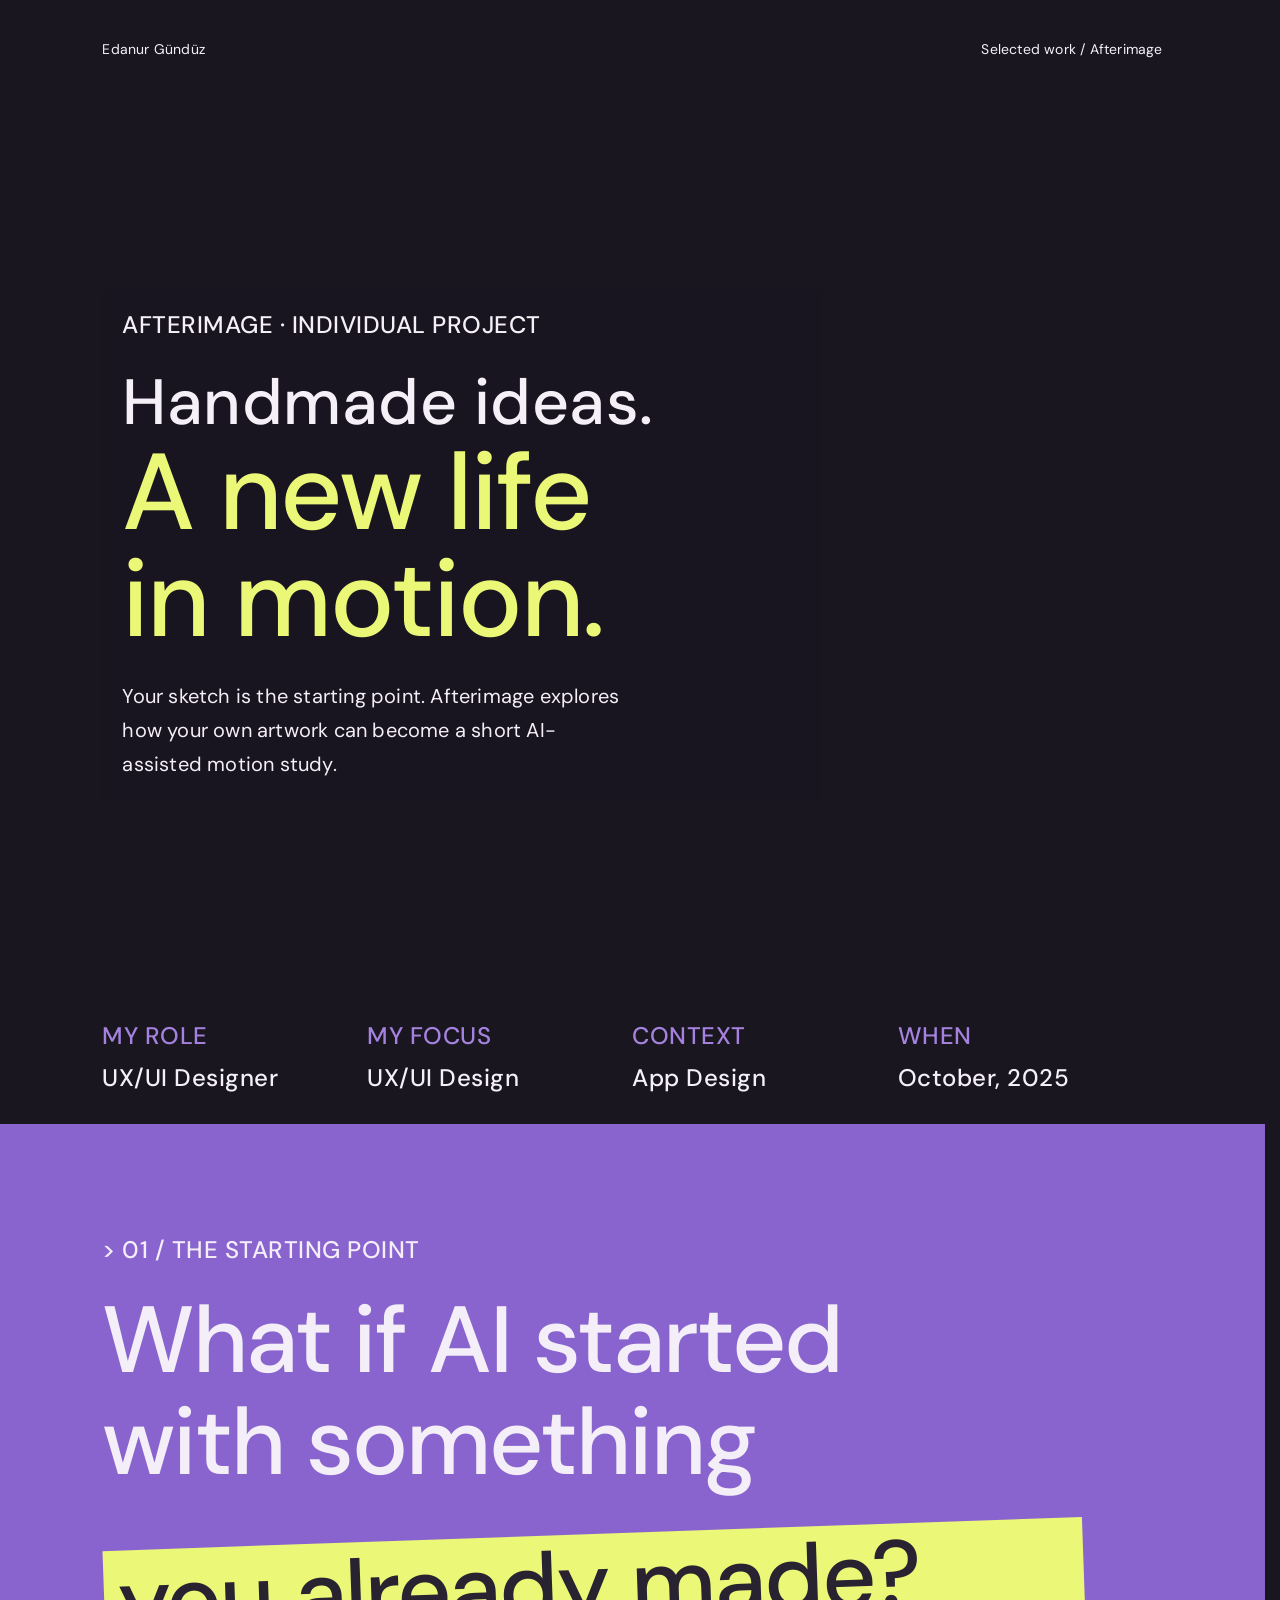
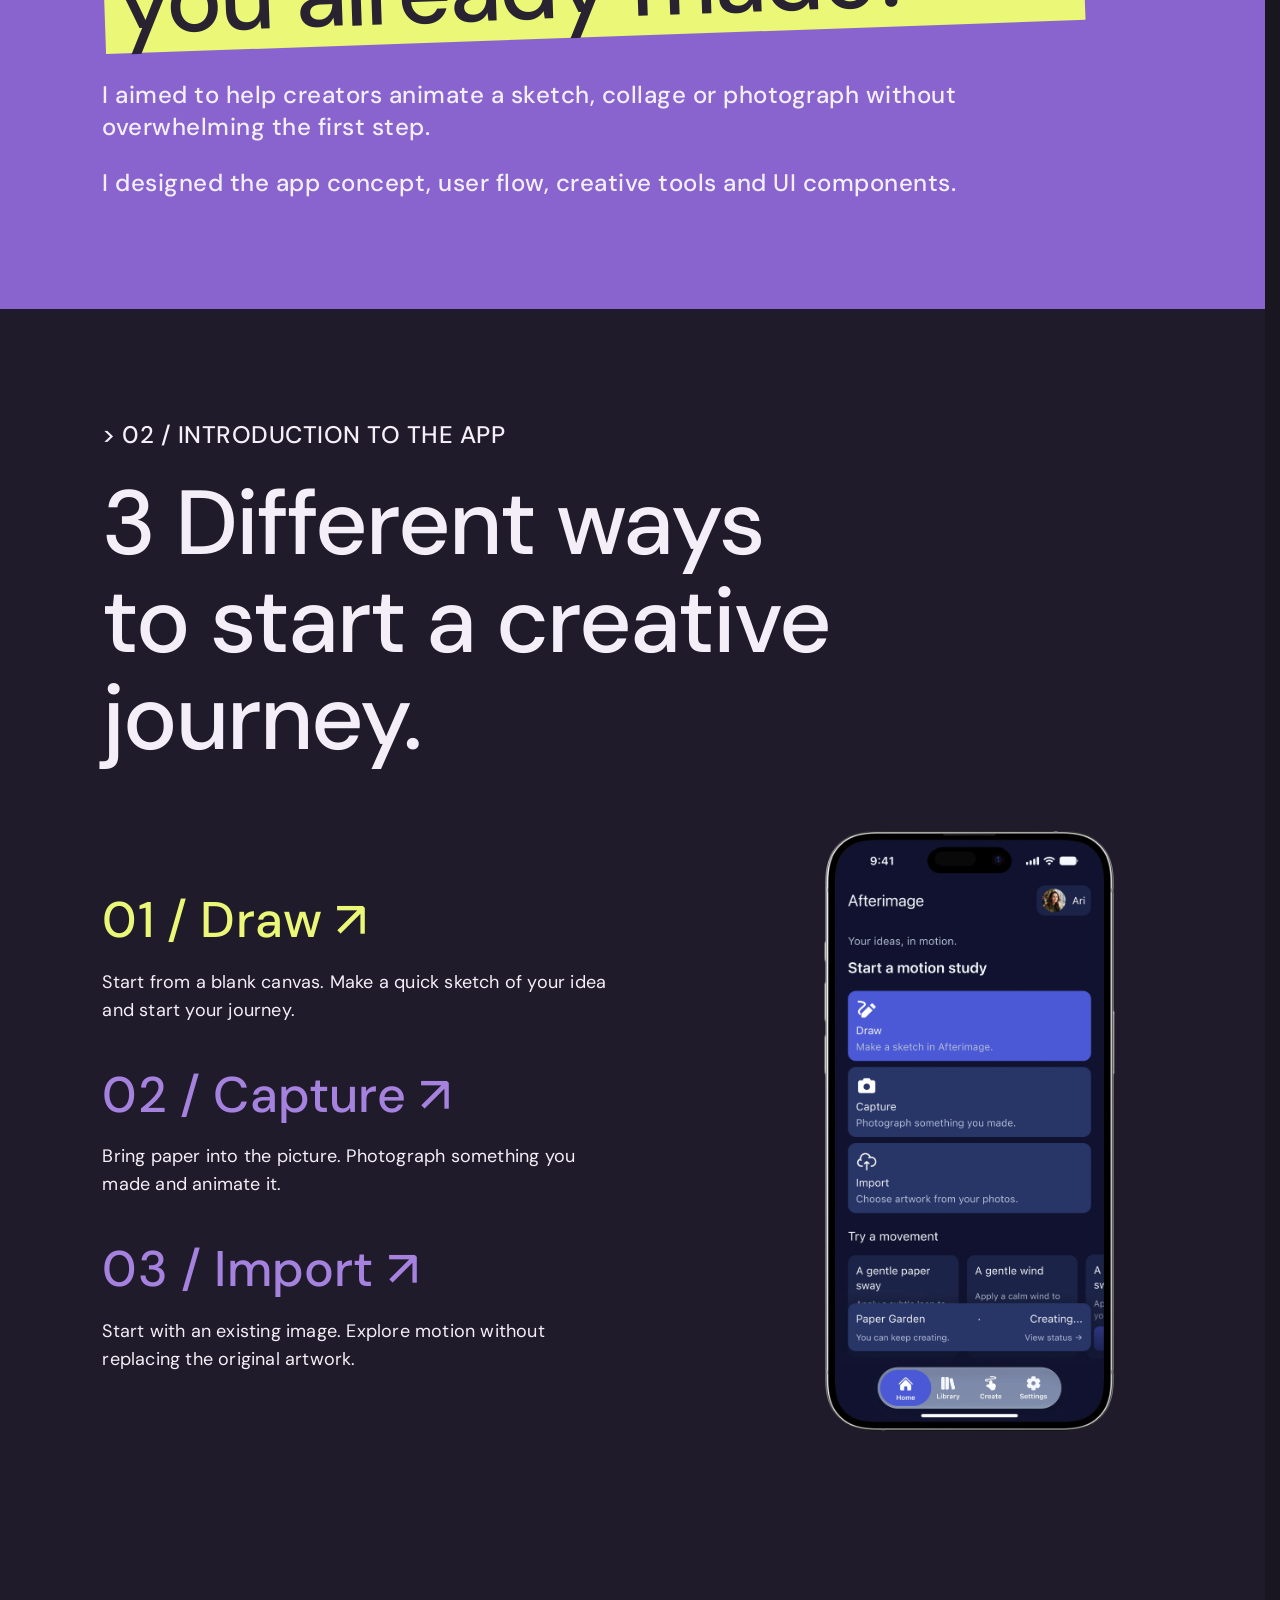
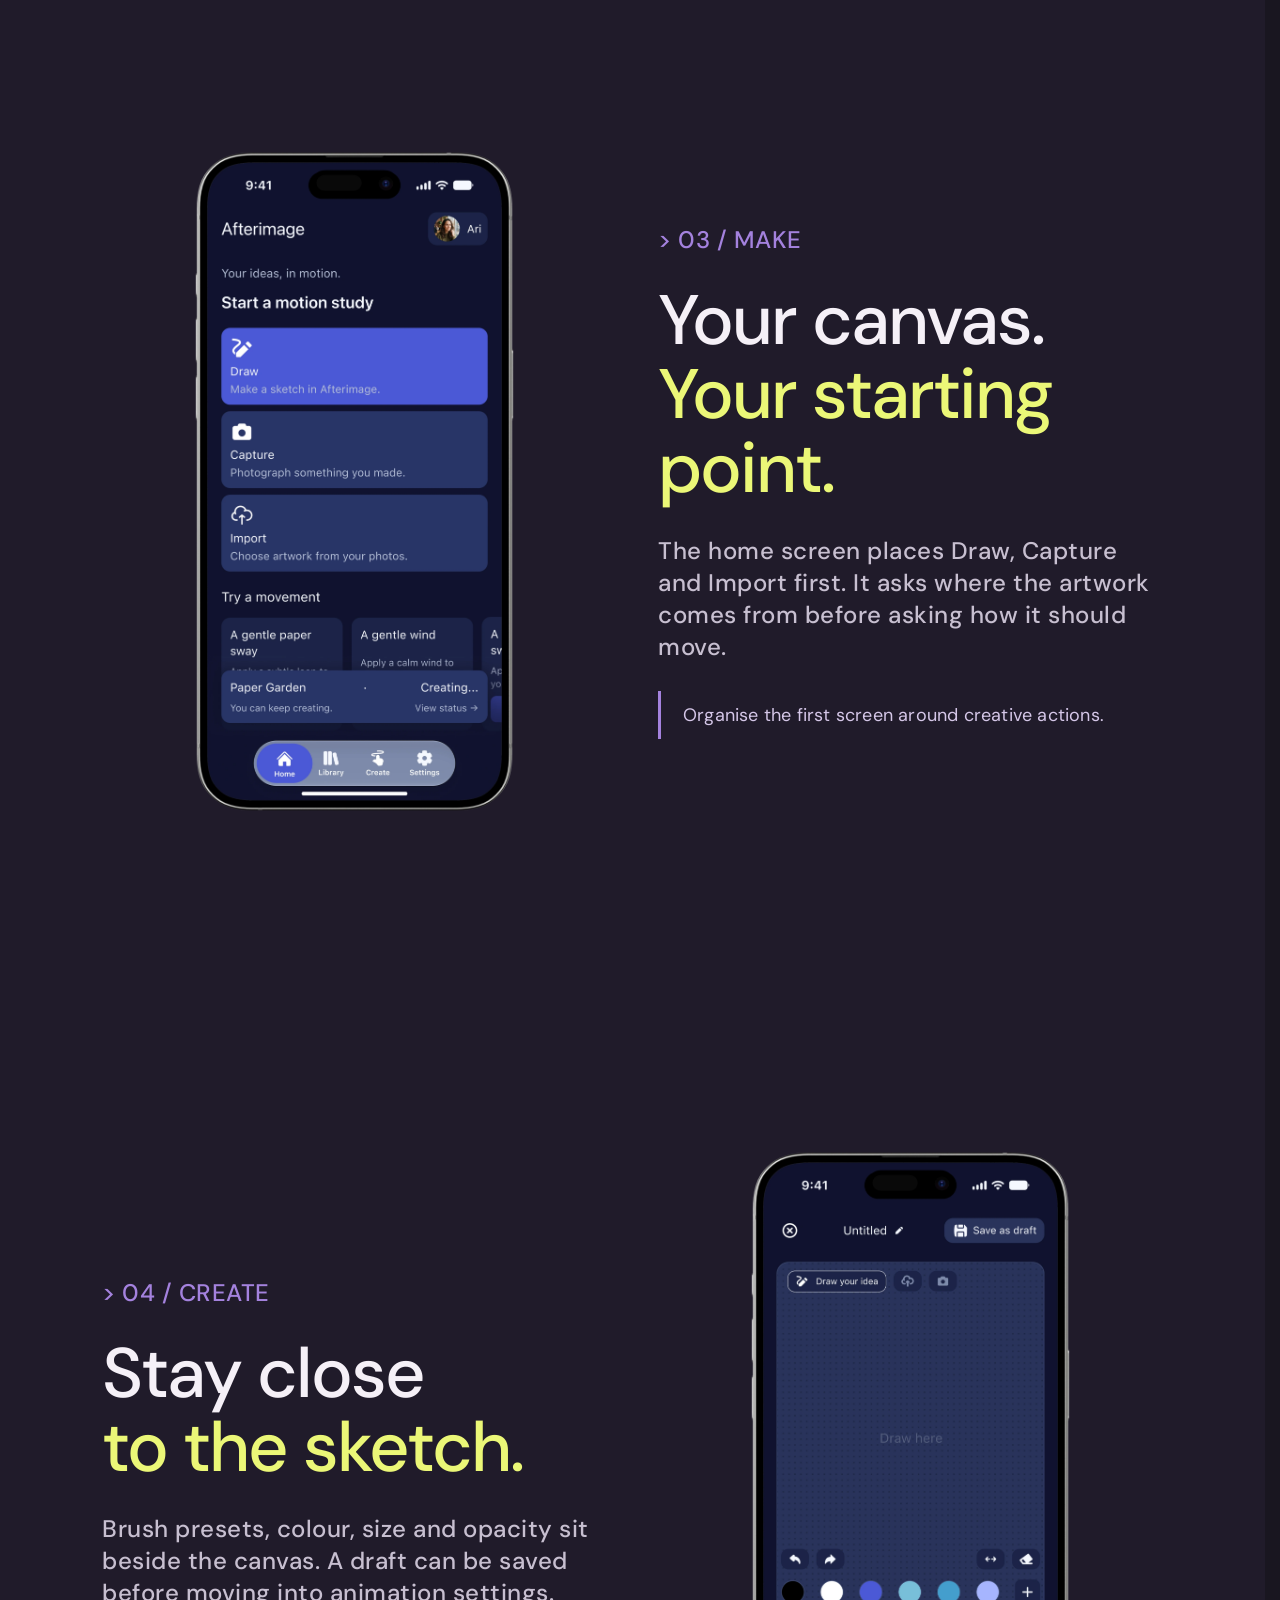
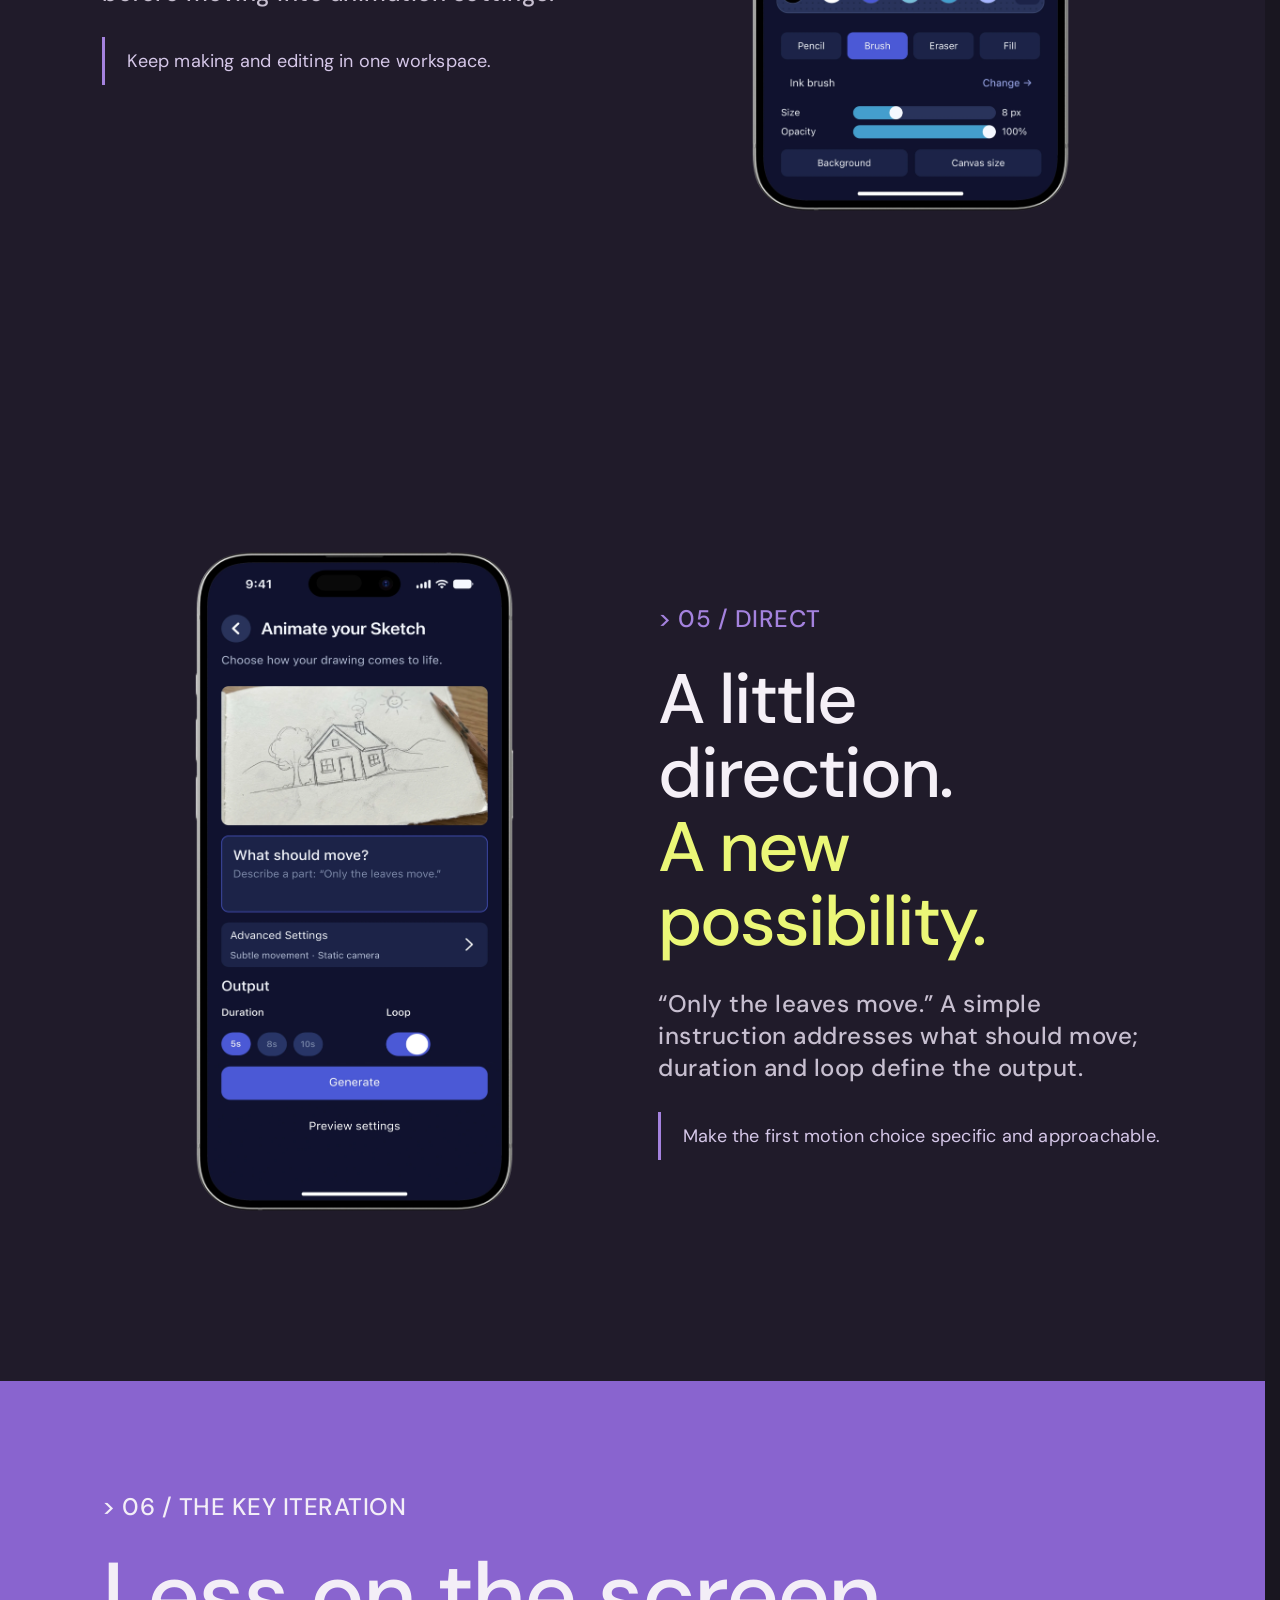
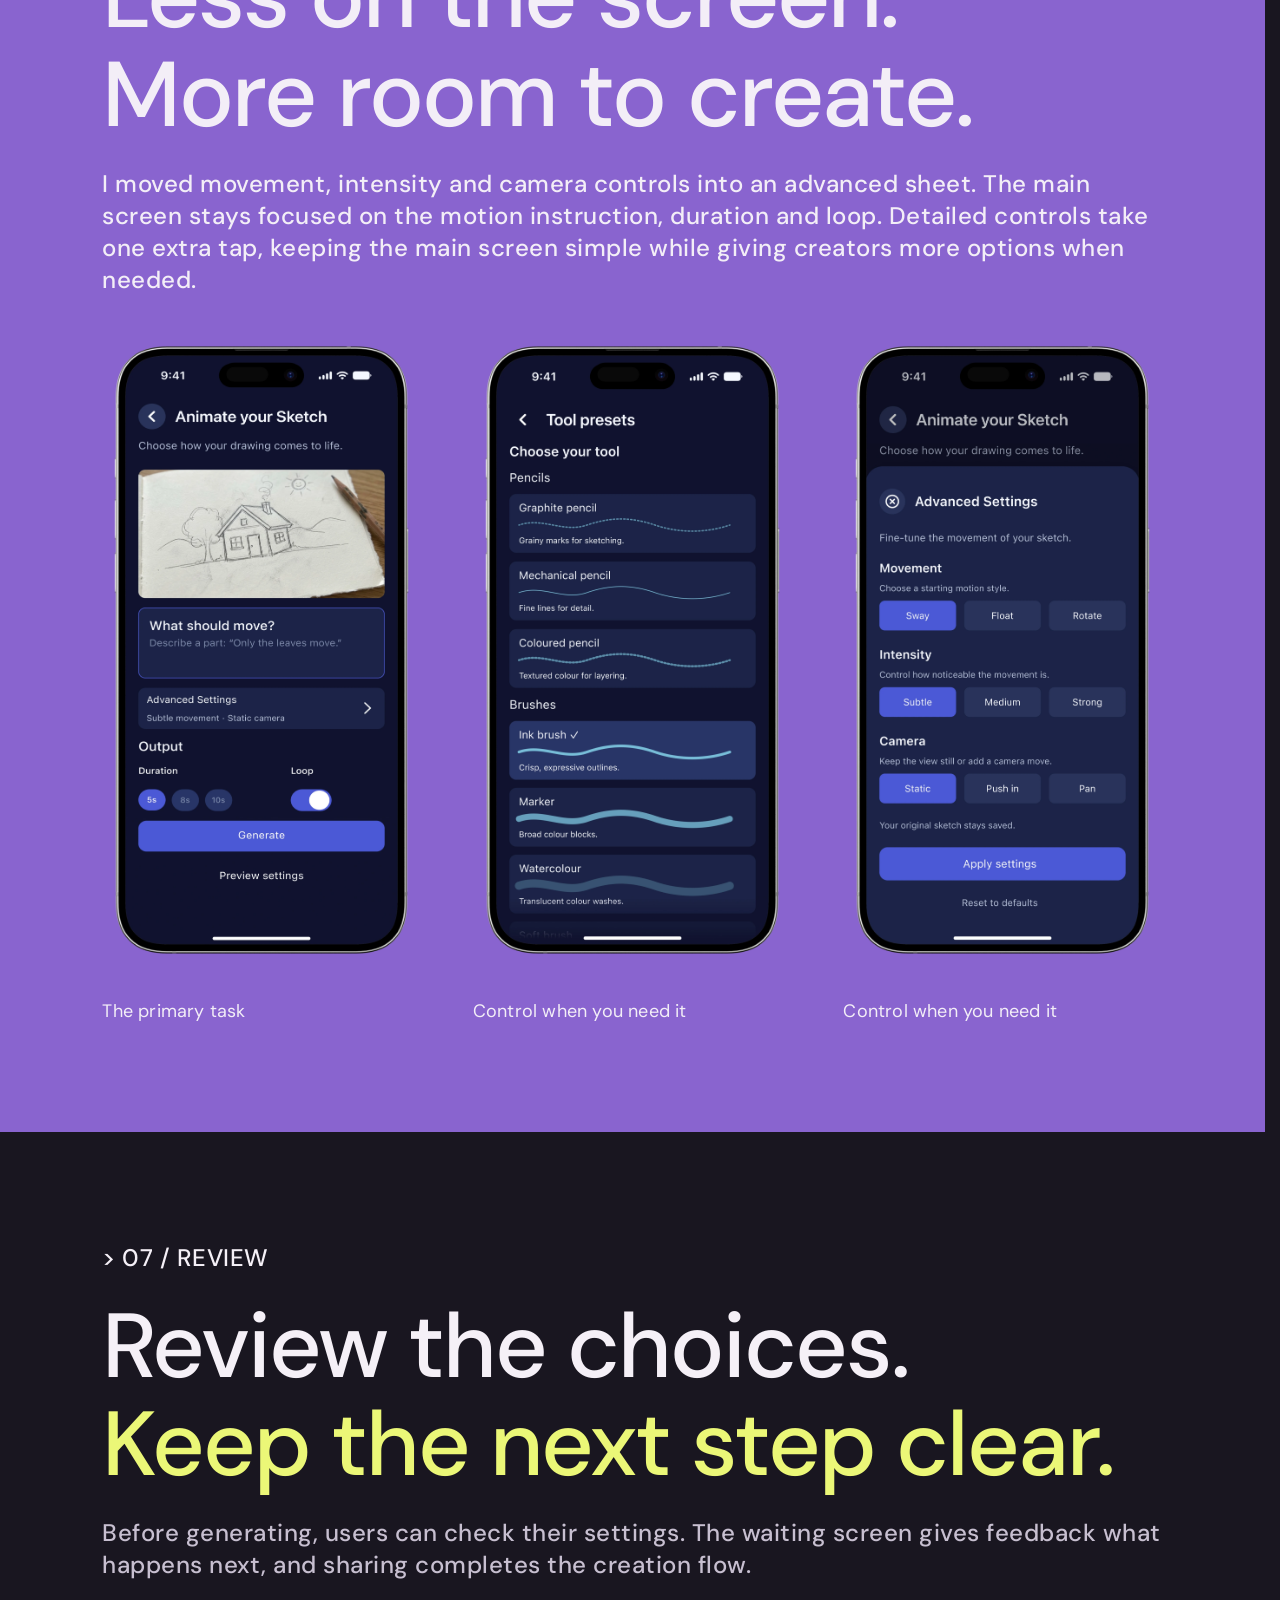
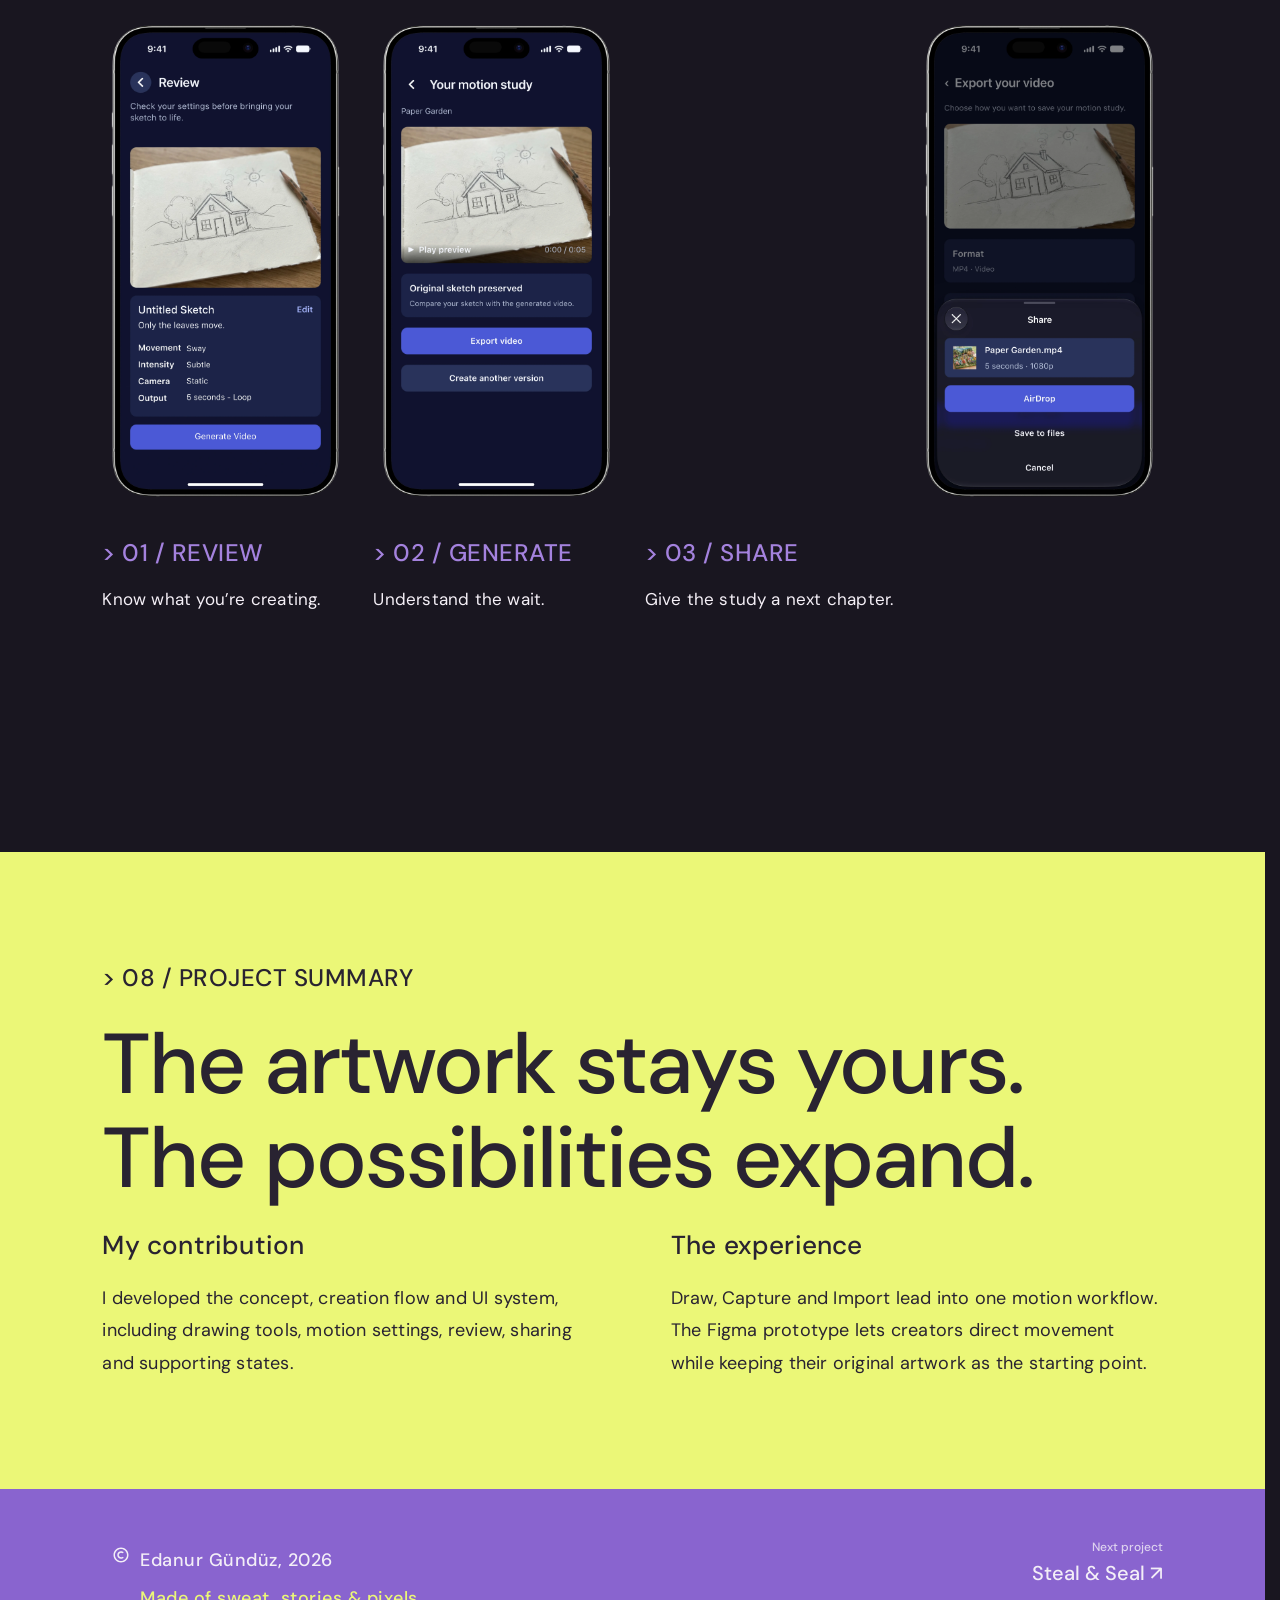
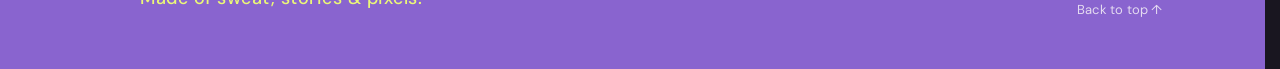
==== commit 9abca116: "resize2" ====
--- a/afterimage-scroll-story.html
+++ b/afterimage-scroll-story.html
@@ -1,6 +1,6 @@
-<!doctype html><html lang="en"><head><meta charset="utf-8"><meta name="viewport" content="width=device-width,initial-scale=1"><meta name="description" content="Afterimage — UX/UI design portfolio by Edanur Gündüz."><title>Afterimage</title><link rel="stylesheet" href="styles/foundations.css?v=20261009-windows1"><link rel="stylesheet" href="styles/figma-layout.css?v=20261009-windows1"><link rel="stylesheet" href="styles/figma-text-current.css?v=20261009-windows1"><link rel="stylesheet" href="styles/website-last.css?v=20261009-windows1"><link rel="stylesheet" href="styles/responsive.css?v=20261009-windows1"></head><body data-page="afterimage"><a class="skip-link" href="#top">Skip to content</a><div class="f15 f38 f41 f42 f193 f377 f390 page-frame case-frame" data-node-id="212:416" data-name="Afterimage — Scroll Story" id="top"><nav class="f7 f15 f38 f41 f47 f51 f89 f191 f194 f205 f368 f377 f385 f422 f429 f491 f507 case-section site-nav" data-node-id="212:417" data-name="Navigation" style="min-height:100px" id="section-212-417"><a class="f377 f385 f570" data-node-id="212:418" href="index.html">Edanur Gündüz</a><p class="f377 f385 f529" data-node-id="212:419">Selected work / Afterimage</p></nav><section class="f38 f41 f180 f191 f368 f375 f377 f385 f507 case-section case-hero" data-node-id="212:420" data-name="00 / Handmade ideas. A new life in motion." style="min-height:890px" id="section-212-420"><video class="hero-video" autoplay="" loop="" muted="" playsinline="" preload="metadata" aria-hidden="true" data-video-key="afterimage"></video><div class="f7 f9 f10 f38 f41 f42 f65 f193 f353 f377 f385 f616" data-node-id="212:421" data-name="Hero story"><p class="f48 f50 f217 f377 f385 f403 f422 f490 f616" data-node-id="212:422">AFTERIMAGE · INDIVIDUAL PROJECT</p><div class="f38 f41 f42 f50 f193 f377 f385 f635" data-node-id="212:423" data-name="Display headline"><p class="f48 f235 f377 f385 f422 f428 f492 f636 large-text" data-node-id="212:424">Handmade ideas.</p><div class="f45 f197 f377 f385 f397 f416 f488 f616 large-text" data-node-id="212:425" role="heading" aria-level="2"><p class="f203 f312">A new life
+<!doctype html><html lang="en"><head><meta charset="utf-8"><meta name="viewport" content="width=device-width,initial-scale=1"><meta name="description" content="Afterimage — UX/UI design portfolio by Edanur Gündüz."><title>Afterimage</title><link rel="stylesheet" href="styles/foundations.css?v=20261009-artwork1"><link rel="stylesheet" href="styles/figma-layout.css?v=20261009-artwork1"><link rel="stylesheet" href="styles/figma-text-current.css?v=20261009-artwork1"><link rel="stylesheet" href="styles/website-last.css?v=20261009-artwork1"><link rel="stylesheet" href="styles/responsive.css?v=20261009-artwork1"></head><body data-page="afterimage"><a class="skip-link" href="#top">Skip to content</a><div class="f15 f38 f41 f42 f193 f377 f390 page-frame case-frame" data-node-id="212:416" data-name="Afterimage — Scroll Story" id="top"><nav class="f7 f15 f38 f41 f47 f51 f89 f191 f194 f205 f368 f377 f385 f422 f429 f491 f507 case-section site-nav" data-node-id="212:417" data-name="Navigation" style="min-height:100px" id="section-212-417"><a class="f377 f385 f570" data-node-id="212:418" href="index.html">Edanur Gündüz</a><p class="f377 f385 f529" data-node-id="212:419">Selected work / Afterimage</p></nav><section class="f38 f41 f180 f191 f368 f375 f377 f385 f507 case-section case-hero" data-node-id="212:420" data-name="00 / Handmade ideas. A new life in motion." style="min-height:890px" id="section-212-420"><video class="hero-video" autoplay="" loop="" muted="" playsinline="" preload="metadata" aria-hidden="true" data-video-key="afterimage"></video><div class="f7 f9 f10 f38 f41 f42 f65 f193 f353 f377 f385 f616" data-node-id="212:421" data-name="Hero story"><p class="f48 f50 f217 f377 f385 f403 f422 f490 f616" data-node-id="212:422">AFTERIMAGE · INDIVIDUAL PROJECT</p><div class="f38 f41 f42 f50 f193 f377 f385 f635" data-node-id="212:423" data-name="Display headline"><p class="f48 f235 f377 f385 f422 f428 f492 f636 large-text" data-node-id="212:424">Handmade ideas.</p><div class="f45 f197 f377 f385 f397 f416 f488 f616 large-text" data-node-id="212:425" role="heading" aria-level="2"><p class="f203 f312">A new life
 </p><p class="f203">in motion.</p></div></div><p class="f46 f51 f219 f377 f385 f402 f418 f489 f594" data-node-id="212:426">Your sketch is the starting point. Afterimage explores how your own artwork can become a short AI-assisted motion study.</p></div></section><section class="f7 f15 f38 f41 f48 f50 f191 f194 f217 f368 f373 f377 f385 f403 f490 f507 case-section context-grid" data-node-id="212:427" data-name="Project context" id="section-212-427"><div class="f38 f41 f42 f54 f193 f377 f385" data-node-id="212:428" data-name="MY ROLE"><p class="f377 f385 f420 f556" data-node-id="212:429">MY ROLE</p><p class="f377 f385 f422 f556" data-node-id="212:430">UX/UI Designer</p></div><div class="f38 f41 f42 f54 f193 f377 f385 f556" data-node-id="212:431" data-name="MY FOCUS"><p class="f377 f385 f420 f556" data-node-id="212:432">MY FOCUS</p><p class="f377 f385 f422 f556" data-node-id="212:433">UX/UI Design</p></div><div class="f38 f41 f42 f54 f193 f377 f385 f556" data-node-id="212:434" data-name="DELIVERABLE"><p class="f377 f385 f420 f556" data-node-id="212:435">CONTEXT</p><p class="f377 f385 f422 f556" data-node-id="212:436">App Design</p></div><div class="f38 f41 f42 f54 f193 f377 f385 f556" data-node-id="212:437" data-name="CONTEXT"><p class="f377 f385 f420 f556" data-node-id="212:438">WHEN</p><p class="f377 f385 f422 f556" data-node-id="212:439">October, 2025</p></div></section><section class="f19 f38 f41 f42 f63 f193 f364 f370 f377 f385 f507 case-section" data-node-id="212:440" data-name="01 / Reframing the starting point" id="section-212-440"><p class="f7 f48 f50 f217 f377 f385 f403 f418 f490 f504" data-node-id="212:441">&gt; 01 / THE STARTING POINT</p><div class="f7 f45 f50 f197 f377 f385 f414 f418 f488 f504 large-text" data-node-id="212:442" role="heading" aria-level="2"><p class="f199 f312">What if AI started
 </p><p class="f199">with something</p></div><div class="f41 f101 f191 f195 f377 f385 f633" data-node-id="212:443"><div class="f1 f43"><div class="f14 f38 f41 f42 f193 f366 f377 f632" data-name="Highlighted question"><p class="f7 f45 f50 f201 f377 f385 f414 f417 f488 f628 large-text" data-node-id="212:444">you already made?</p></div></div></div><p class="f7 f48 f50 f234 f377 f385 f418 f427 f492 f622" data-node-id="212:445">I aimed to help creators animate a sketch, collage or photograph without overwhelming the first step.</p><p class="f7 f48 f50 f234 f377 f385 f418 f427 f492 f622" data-node-id="212:446">I designed the app concept, user flow, creative tools and UI components.</p></section><section class="f21 f38 f41 f42 f63 f93 f193 f364 f370 f377 f385 f507 case-section" data-node-id="212:447" data-name="02 / Three ways in" style="min-height:1170px" id="section-212-447"><p class="f7 f48 f50 f217 f377 f385 f403 f418 f490 f504" data-node-id="212:448">&gt; 02 / INTRODUCTION TO THE APP</p><div class="f7 f45 f50 f197 f377 f385 f412 f418 f488 f504 large-text" data-node-id="212:449" role="heading" aria-level="2"><p class="f229 f312">3 Different ways
 </p><p class="f229">to start a creative journey.</p></div><div class="f38 f41 f55 f165 f191 f377 f385 f504" data-node-id="212:450" data-name="Entry actions and home"><div class="f7 f38 f41 f42 f72 f193 f377 f385 f607" data-node-id="212:451" data-name="Creative starting points"><div class="f38 f41 f42 f60 f193 f377 f385 f607" data-node-id="212:452" data-name="01 / Draw ↗"><p class="f45 f50 f221 f377 f385 f405 f420 f489 f607 large-text" data-node-id="212:453">01 / Draw ↗</p><p class="f47 f51 f231 f377 f385 f418 f424 f491 f595" data-node-id="212:454">Start from a blank canvas. Make a quick sketch of your idea and start your journey.</p></div><div class="f38 f41 f42 f60 f193 f377 f385 f607" data-node-id="212:455" data-name="02 / Capture ↗"><p class="f45 f50 f221 f377 f385 f405 f420 f489 f607 large-text" data-node-id="212:456">02 / Capture ↗</p><p class="f47 f51 f231 f377 f385 f418 f424 f491 f595" data-node-id="212:457">Bring paper into the picture. Photograph something you made and animate it.</p></div><div class="f38 f41 f42 f60 f193 f377 f385 f607" data-node-id="212:458" data-name="03 / Import ↗"><p class="f45 f50 f221 f377 f385 f405 f420 f489 f607 large-text" data-node-id="212:459">03 / Import ↗</p><p class="f47 f51 f231 f377 f385 f418 f424 f491 f595" data-node-id="212:460">Start with an existing image. Explore motion without replacing the original artwork.</p></div></div><div class="f163 f377 f385 f568 image-slot" data-node-id="212:461" data-name="Home / Draw Capture Import"><img alt="HomeDrawCaptureImport" class="f8 f186 f311 f346 f359 f390" src="assets/afterimage/imgHomeDrawCaptureImport.webp" width="1351" height="2800" decoding="async" loading="lazy"></div></div></section><section class="f21 f38 f41 f81 f88 f191 f364 f370 f377 f385 f507 case-section scroll-scene" data-node-id="212:462" data-name="03 / MAKE / Scroll scene" style="min-height:1000px" id="section-212-462"><div class="f38 f41 f42 f169 f191 f195 f377 f385 f602 scene-media" data-node-id="212:463" data-name="Sticky phone / home" style="--asset-ratio:1351/2800"><div class="f168 f377 f385 f575 image-slot" data-node-id="212:464" data-name="Project screen / home"><img alt="HomeDrawCaptureImport" class="f8 f186 f311 f346 f359 f390" src="assets/afterimage/imgHomeDrawCaptureImport.webp" width="1351" height="2800" decoding="async" loading="lazy"></div></div><div class="f38 f41 f42 f67 f193 f377 f385 f600 scene-copy" data-node-id="212:465" data-name="03 / MAKE / Copy"><p class="f7 f48 f50 f217 f377 f385 f403 f420 f490 f600" data-node-id="212:466">&gt; 03 / MAKE</p><div class="f7 f38 f41 f42 f45 f50 f193 f223 f377 f385 f407 f488 f600" data-node-id="212:467" data-name="Story headline" role="heading" aria-level="2"><p class="f377 f385 f422 f600 large-text" data-node-id="212:468">Your canvas.</p><p class="f377 f385 f416 f600 large-text" data-node-id="212:469">Your starting point.</p></div><p class="f7 f48 f50 f217 f377 f385 f403 f423 f490 f593" data-node-id="212:470">The home screen places Draw, Capture and Import first. It asks where the artwork comes from before asking how it should move.</p><div class="f29 f32 f33 f38 f41 f42 f193 f357 f369 f377 f385 f594" data-node-id="212:471" data-name="ShoCo / Story decision note"><p class="f7 f46 f51 f212 f377 f385 f401 f421 f489 f590" data-node-id="I212:471;59:43">Organise the first screen around creative actions.</p></div></div></section><section class="f21 f38 f41 f81 f88 f191 f364 f370 f377 f385 f507 case-section scroll-scene" data-node-id="212:472" data-name="04 / CREATE / Scroll scene" style="min-height:1000px" id="section-212-472"><div class="f38 f41 f42 f67 f193 f377 f385 f600 scene-copy" data-node-id="212:473" data-name="04 / CREATE / Copy"><p class="f7 f48 f50 f217 f377 f385 f403 f420 f490 f600" data-node-id="212:474">&gt; 04 / CREATE</p><div class="f7 f38 f41 f42 f45 f50 f193 f223 f377 f385 f407 f488 f600" data-node-id="212:475" data-name="Story headline" role="heading" aria-level="2"><p class="f377 f385 f422 f600 large-text" data-node-id="212:476">Stay close</p><p class="f377 f385 f416 f600 large-text" data-node-id="212:477">to the sketch.</p></div><p class="f7 f48 f50 f217 f377 f385 f403 f423 f490 f593" data-node-id="212:478">Brush presets, colour, size and opacity sit beside the canvas. A draft can be saved before moving into animation settings.</p><div class="f29 f32 f33 f38 f41 f42 f193 f357 f369 f377 f385 f594" data-node-id="212:479" data-name="ShoCo / Story decision note"><p class="f7 f46 f51 f212 f377 f385 f401 f421 f489 f590" data-node-id="I212:479;59:43">Keep making and editing in one workspace.</p></div></div><div class="f38 f41 f42 f169 f191 f195 f377 f385 f602 scene-media" data-node-id="212:480" data-name="Sticky phone / draw" style="--asset-ratio:1351/2800"><div class="f168 f377 f385 f575 image-slot" data-node-id="212:481" data-name="Project screen / draw"><img alt="ProjectScreenDraw" class="f8 f186 f311 f346 f359 f390" src="assets/afterimage/imgProjectScreenDraw.webp" width="1351" height="2800" decoding="async" loading="lazy"></div></div></section><section class="f21 f38 f41 f81 f88 f191 f364 f370 f377 f385 f507 case-section scroll-scene" data-node-id="212:482" data-name="05 / DIRECT / Scroll scene" style="min-height:1000px" id="section-212-482"><div class="f38 f41 f42 f169 f191 f195 f377 f385 f602 scene-media" data-node-id="212:483" data-name="Sticky phone / motion" style="--asset-ratio:1351/2800"><div class="f168 f377 f385 f575 image-slot" data-node-id="212:484" data-name="Project screen / motion"><img alt="ProjectScreenMotion" class="f8 f186 f311 f346 f359 f390" src="assets/afterimage/imgProjectScreenMotion.webp" width="1351" height="2800" decoding="async" loading="lazy"></div></div><div class="f38 f41 f42 f67 f193 f377 f385 f600 scene-copy" data-node-id="212:485" data-name="05 / DIRECT / Copy"><p class="f7 f48 f50 f217 f377 f385 f403 f420 f490 f600" data-node-id="212:486">&gt; 05 / DIRECT</p><div class="f7 f38 f41 f42 f45 f50 f193 f223 f377 f385 f407 f488 f600" data-node-id="212:487" data-name="Story headline" role="heading" aria-level="2"><p class="f377 f385 f422 f600 large-text" data-node-id="212:488">A little direction.</p><p class="f377 f385 f416 f600 large-text" data-node-id="212:489">A new possibility.</p></div><p class="f7 f48 f50 f217 f377 f385 f403 f423 f490 f593" data-node-id="212:490">“Only the leaves move.” A simple instruction addresses what should move; duration and loop define the output.</p><div class="f29 f32 f33 f38 f41 f42 f193 f357 f369 f377 f385 f594" data-node-id="212:491" data-name="ShoCo / Story decision note"><p class="f7 f46 f51 f212 f377 f385 f401 f421 f489 f590" data-node-id="I212:491;59:43">Make the first motion choice specific and approachable.</p></div></div></section><section class="f19 f38 f41 f42 f63 f100 f193 f364 f370 f377 f385 f507 case-section" data-node-id="212:492" data-name="06 / The key iteration" style="min-height:1340px" id="section-212-492"><p class="f7 f48 f50 f217 f377 f385 f403 f418 f490 f504" data-node-id="212:493">&gt; 06 / THE KEY ITERATION</p><div class="f7 f45 f50 f197 f377 f385 f413 f418 f488 f504 large-text" data-node-id="212:494" role="heading" aria-level="2"><p class="f230 f312">Less on the screen.
 </p><p class="f230">More room to create.</p></div><p class="f7 f48 f50 f234 f313 f377 f385 f418 f427 f492 f634" data-node-id="212:495">I moved movement, intensity and camera controls into an advanced sheet. The main screen stays focused on the motion instruction, duration and loop. Detailed controls take one extra tap, keeping the main screen simple while giving creators more options when needed.</p><div class="f38 f41 f57 f167 f193 f195 f377 f385 f504" data-node-id="212:496" data-name="Main screen and advanced sheet"><div class="f38 f41 f42 f62 f193 f377 f385 f562" data-node-id="212:497" data-name="The primary task"><div class="f159 f377 f385 f562 image-slot" data-node-id="212:498" data-name="The primary task"><img alt="ProjectScreenMotion" class="f8 f186 f311 f346 f359 f390" src="assets/afterimage/imgProjectScreenMotion.webp" width="1351" height="2800" decoding="async" loading="lazy"></div><p class="f7 f47 f51 f208 f377 f385 f418 f424 f491 f562" data-node-id="212:499">The primary task</p></div><div class="f38 f41 f42 f62 f193 f377 f385 f562" data-node-id="212:500" data-name="Control when you need it"><div class="f159 f377 f385 f562 image-slot" data-node-id="212:501" data-name="Control when you need it"><img alt="ControlWhenYouNeedIt" class="f8 f186 f311 f346 f359 f390" src="assets/afterimage/imgControlWhenYouNeedIt.webp" width="1351" height="2800" decoding="async" loading="lazy"></div><p class="f7 f47 f51 f208 f377 f385 f418 f424 f491 f562" data-node-id="212:502">Control when you need it</p></div><div class="f38 f41 f42 f62 f193 f377 f385 f562" data-node-id="212:503" data-name="Control when you need it"><div class="f159 f377 f385 f562 image-slot" data-node-id="212:504" data-name="Control when you need it"><img alt="ControlWhenYouNeedIt1" class="f8 f186 f311 f346 f359 f390" src="assets/afterimage/imgControlWhenYouNeedIt1.webp" width="1351" height="2800" decoding="async" loading="lazy"></div><p class="f7 f47 f51 f208 f377 f385 f418 f424 f491 f562" data-node-id="212:505">Control when you need it</p></div></div></section><section class="f15 f38 f41 f42 f63 f97 f193 f364 f370 f377 f385 f507 case-section" data-node-id="212:506" data-name="07 / Close the creative loop" style="min-height:1320px" id="section-212-506"><p class="f7 f48 f50 f217 f377 f385 f403 f422 f490 f504" data-node-id="212:507">&gt; 07 / REVIEW</p><div class="f7 f38 f41 f42 f45 f50 f193 f229 f377 f385 f412 f488 f504" data-node-id="212:508" data-name="Closing headline" role="heading" aria-level="2"><p class="f377 f385 f422 f504 large-text" data-node-id="212:509">Review the choices.</p><p class="f377 f385 f416 f504 large-text" data-node-id="212:510">Keep the next step clear.</p></div><p class="f7 f48 f50 f234 f313 f377 f385 f423 f427 f492 f634" data-node-id="212:511">Before generating, users can check their settings. The waiting screen gives feedback what happens next, and sharing completes the creation flow.</p><div class="f38 f41 f191 f194 f377 f385 f635" data-node-id="212:512" data-name="Review Generate Share"><div class="f38 f41 f42 f59 f172 f191 f195 f377 f385 f562" data-node-id="212:513" data-name="Know what you’re creating."><div class="f158 f377 f385 f548 image-slot" data-node-id="212:514" data-name="Know what you’re creating."><img alt="KnowWhatYoureCreating" class="f8 f186 f311 f346 f359 f390" src="assets/afterimage/imgKnowWhatYoureCreating.webp" width="1351" height="2800" decoding="async" loading="lazy"></div><p class="f7 f48 f50 f217 f377 f385 f403 f420 f490 f562" data-node-id="212:515">&gt; 01 / REVIEW</p><p class="f7 f46 f51 f206 f377 f385 f400 f422 f489 f562" data-node-id="212:516">Know what you’re creating.</p></div><div class="f38 f41 f42 f59 f172 f191 f195 f377 f385 f562" data-node-id="212:517" data-name="Understand the wait."><div class="f157 f377 f385 f546" data-node-id="212:518" data-name="Understand the wait."><div class="f8 f186 f351 f359 image-slot"><img alt="UnderstandTheWait" class="f8 f181 f236 f311 f451 f635" src="assets/afterimage/imgUnderstandTheWait.webp" width="1351" height="2800" decoding="async" loading="lazy"></div></div><p class="f7 f48 f50 f217 f377 f385 f403 f420 f490 f562" data-node-id="212:519">&gt; 02 / GENERATE</p><p class="f7 f46 f51 f206 f377 f385 f400 f422 f489 f562" data-node-id="212:520">Understand the wait.</p></div><div class="f38 f41 f42 f59 f172 f193 f195 f377 f385" data-node-id="212:521" data-name="Give the study a next chapter."><div class="f38 f41 f56 f193 f377 f385" data-node-id="212:522"><div class="f158 f377 f385 f546 image-slot" data-node-id="212:523" data-name="Give the study a next chapter."><img alt="GiveTheStudyANextChapter" class="f8 f186 f311 f346 f359 f390" src="assets/afterimage/imgGiveTheStudyANextChapter.webp" width="1351" height="2800" decoding="async" loading="lazy"></div><div class="f158 f377 f385 f548 image-slot" data-node-id="212:524" data-name="Give the study a next chapter."><img alt="GiveTheStudyANextChapter1" class="f8 f186 f311 f346 f359 f390" src="assets/afterimage/imgGiveTheStudyANextChapter1.webp" width="1351" height="2800" decoding="async" loading="lazy"></div></div><p class="f7 f48 f50 f217 f377 f385 f403 f420 f490 f562" data-node-id="212:525">&gt; 03 / SHARE</p><p class="f7 f46 f51 f206 f377 f385 f400 f422 f489 f562" data-node-id="212:526">Give the study a next chapter.</p></div></div></section><section class="f7 f14 f38 f41 f42 f63 f193 f364 f370 f377 f385 f417 f507 case-section" data-node-id="212:527" data-name="08 / Outcome &amp; reflection" id="section-212-527"><p class="f48 f50 f217 f377 f385 f403 f490 f504" data-node-id="212:528">&gt; 08 / PROJECT SUMMARY</p><div class="f45 f50 f197 f377 f385 f409 f488 f504 large-text" data-node-id="212:529" role="heading" aria-level="2"><p class="f227 f312">The artwork stays yours.
-</p><p class="f227">The possibilities expand.</p></div><div class="f38 f41 f52 f193 f377 f385" data-node-id="212:530" data-name="Results and next steps"><div class="f38 f41 f42 f62 f193 f377 f385 f589" data-node-id="212:531" data-name="What I designed"><p class="f45 f50 f216 f377 f385 f404 f489 f596" data-node-id="212:532">My contribution</p><p class="f47 f51 f215 f377 f385 f424 f491 f590" data-node-id="212:533">I developed the concept, creation flow and UI system, including drawing tools, motion settings, review, sharing and supporting states.</p></div><div class="f38 f41 f42 f62 f193 f377 f385 f584" data-node-id="212:534" data-name="What I would test next"><p class="f45 f50 f216 f377 f385 f404 f489 f596" data-node-id="212:535">The experience</p><p class="f47 f51 f215 f377 f385 f424 f491 f591" data-node-id="212:536">Draw, Capture and Import lead into one motion workflow. The Figma prototype lets creators direct movement while keeping their original artwork as the starting point.</p></div></div></section><footer class="f19 f38 f41 f104 f191 f194 f364 f377 f385 f507 case-section site-footer" data-node-id="212:538" data-name="Footer" style="min-height:180px" id="section-212-538"><div class="f38 f41 f54 f193 f195 f352 f377 f385" data-node-id="220:840"><div class="f377 f385 f387 image-slot" data-node-id="220:841" data-name="bx:copyright"><img alt="BxCopyright" class="f8 f23 f186 f311 f390" src="assets/afterimage/imgBxCopyright.svg"></div><div class="f7 f38 f41 f42 f48 f50 f54 f193 f195 f234 f377 f385 f427 f492 f636" data-node-id="220:844"><p class="f377 f385 f418" data-node-id="220:845">Edanur Gündüz, 2026</p><p class="f377 f385 f393" data-node-id="220:846">Made of sweat, stories &amp; pixels.</p></div></div><a class="f7 f46 f51 f213 f377 f385 f403 f422 f489 f522" data-node-id="212:544" href="#top" aria-label="Back to top">Back to top ↑</a></footer></div><script src="scripts/site.js?v=20261009-windows1" defer></script></body></html>+</p><p class="f227">The possibilities expand.</p></div><div class="f38 f41 f52 f193 f377 f385" data-node-id="212:530" data-name="Results and next steps"><div class="f38 f41 f42 f62 f193 f377 f385 f589" data-node-id="212:531" data-name="What I designed"><p class="f45 f50 f216 f377 f385 f404 f489 f596" data-node-id="212:532">My contribution</p><p class="f47 f51 f215 f377 f385 f424 f491 f590" data-node-id="212:533">I developed the concept, creation flow and UI system, including drawing tools, motion settings, review, sharing and supporting states.</p></div><div class="f38 f41 f42 f62 f193 f377 f385 f584" data-node-id="212:534" data-name="What I would test next"><p class="f45 f50 f216 f377 f385 f404 f489 f596" data-node-id="212:535">The experience</p><p class="f47 f51 f215 f377 f385 f424 f491 f591" data-node-id="212:536">Draw, Capture and Import lead into one motion workflow. The Figma prototype lets creators direct movement while keeping their original artwork as the starting point.</p></div></div></section><footer class="f19 f38 f41 f104 f191 f194 f364 f377 f385 f507 case-section site-footer" data-node-id="212:538" data-name="Footer" style="min-height:180px" id="section-212-538"><div class="f38 f41 f54 f193 f195 f352 f377 f385" data-node-id="220:840"><div class="f377 f385 f387 image-slot" data-node-id="220:841" data-name="bx:copyright"><img alt="BxCopyright" class="f8 f23 f186 f311 f390" src="assets/afterimage/imgBxCopyright.svg"></div><div class="f7 f38 f41 f42 f48 f50 f54 f193 f195 f234 f377 f385 f427 f492 f636" data-node-id="220:844"><p class="f377 f385 f418" data-node-id="220:845">Edanur Gündüz, 2026</p><p class="f377 f385 f393" data-node-id="220:846">Made of sweat, stories &amp; pixels.</p></div></div><a class="f7 f46 f51 f213 f377 f385 f403 f422 f489 f522" data-node-id="212:544" href="#top" aria-label="Back to top">Back to top ↑</a></footer></div><script src="scripts/site.js?v=20261009-artwork1" defer></script></body></html>
--- a/styles/responsive.css
+++ b/styles/responsive.css
@@ -114,3 +114,20 @@
  html.windows-desktop #artboard p{transform:scale(.9);transform-origin:left center}
  html.windows-desktop #artboard .image-slot img{scale:.9}
 }
+/* Four equal phone columns, with shared baselines for the three flow captions. */
+[data-node-id="212:512"]{grid-template-columns:repeat(4,minmax(0,1fr));gap:24px;align-items:start}
+[data-node-id="212:512"]>div{display:flex;flex-direction:column;gap:20px;justify-content:flex-start;align-items:stretch}
+[data-node-id="212:521"]{grid-column:span 2}
+[data-node-id="212:522"]{height:auto;gap:24px;grid-template-columns:repeat(2,minmax(0,1fr))}
+[data-node-id="212:514"],[data-node-id="212:518"],[data-node-id="212:522"] .image-slot{width:100%;height:auto;aspect-ratio:1351/2800;position:relative}
+[data-node-id="212:518"]>.image-slot{position:absolute;inset:0;width:100%;height:100%;aspect-ratio:auto}
+[data-node-id="212:512"] img{position:absolute;inset:0;top:0;left:0;width:100%;height:100%;object-fit:contain;transform:none}
+[data-node-id="212:512"]>div>p{margin:0;width:100%}
+@media(max-width:760px){[data-node-id="212:512"]{grid-template-columns:repeat(2,minmax(0,1fr))}}
+[data-node-id="212:512"]>div>.image-slot{height:auto;aspect-ratio:1351/2800;flex-shrink:0}
+
+/* Match the reduction of artwork across Mac and Windows desktop. */
+@media(min-width:761px){
+ .image-slot:has(>img[src$=".webp"]){scale:.92;transform-origin:center center}
+ html.windows-desktop #artboard .image-slot img{scale:1}
+}
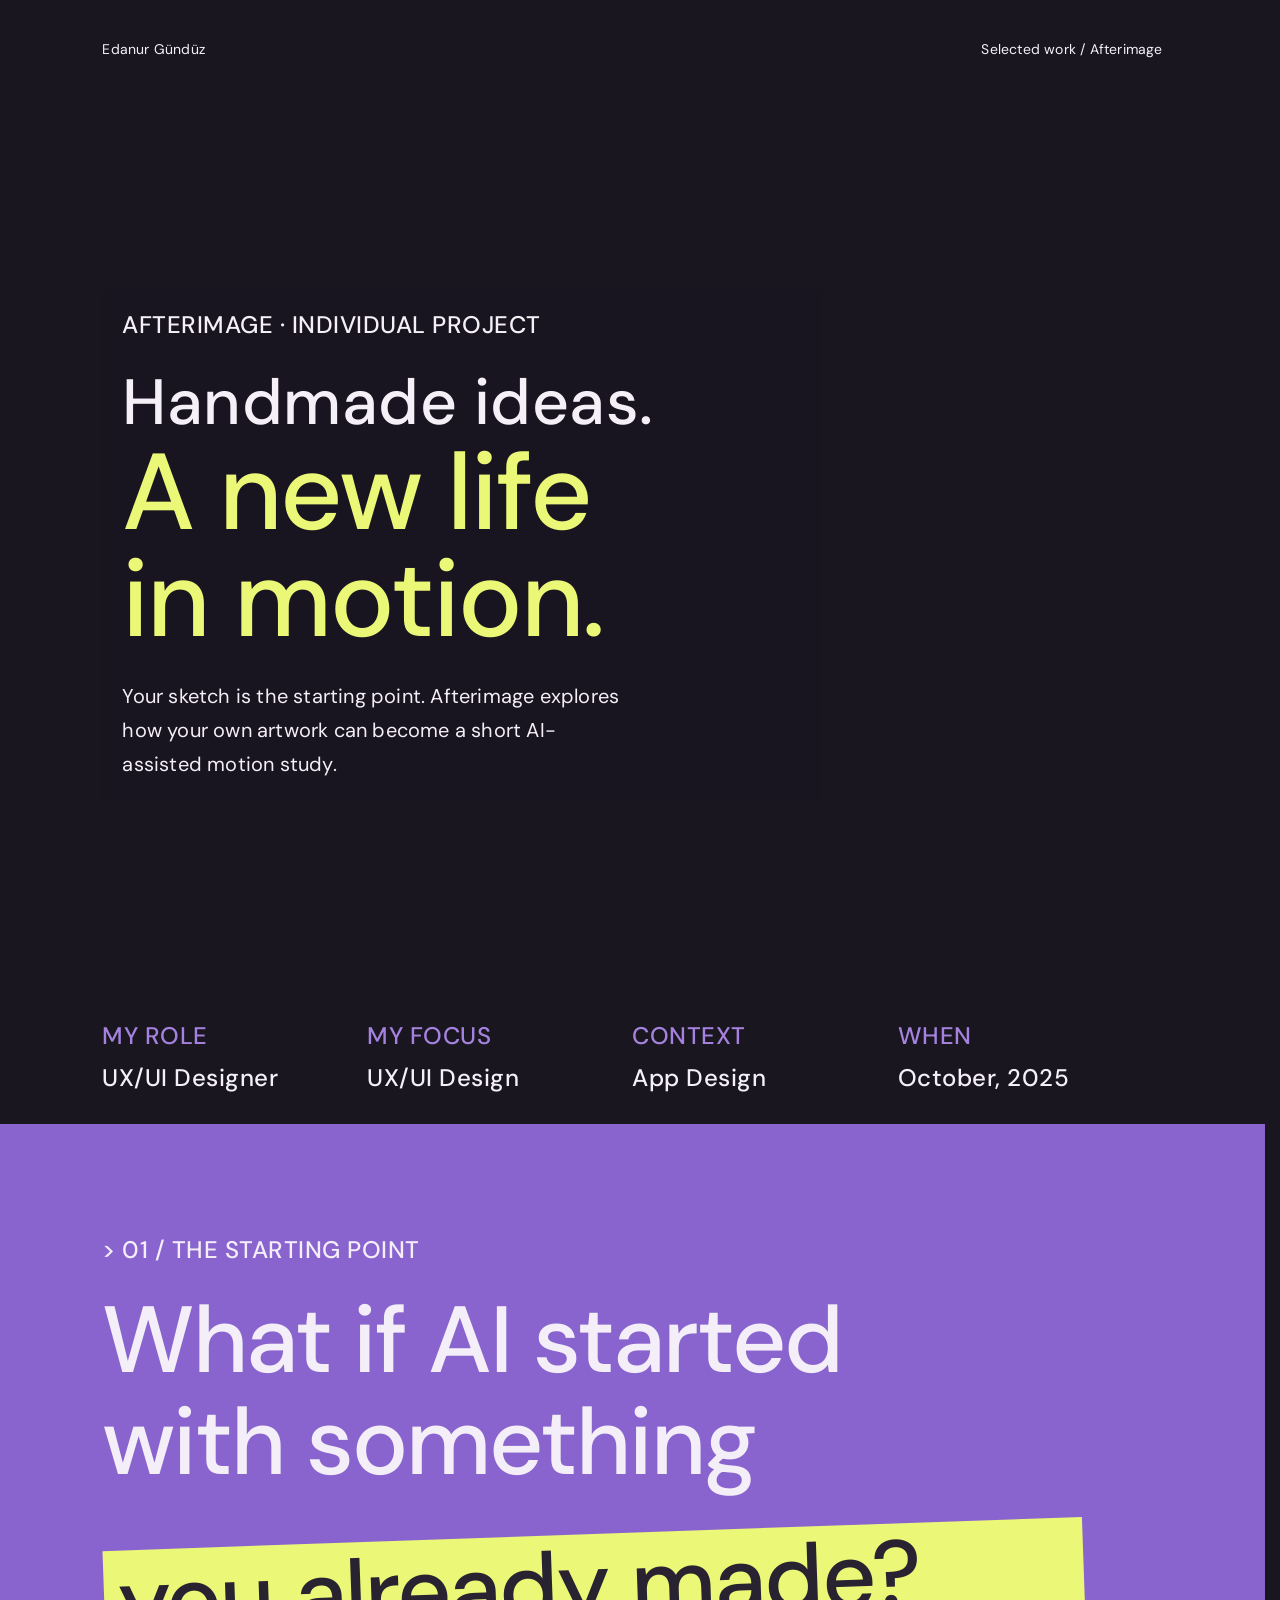
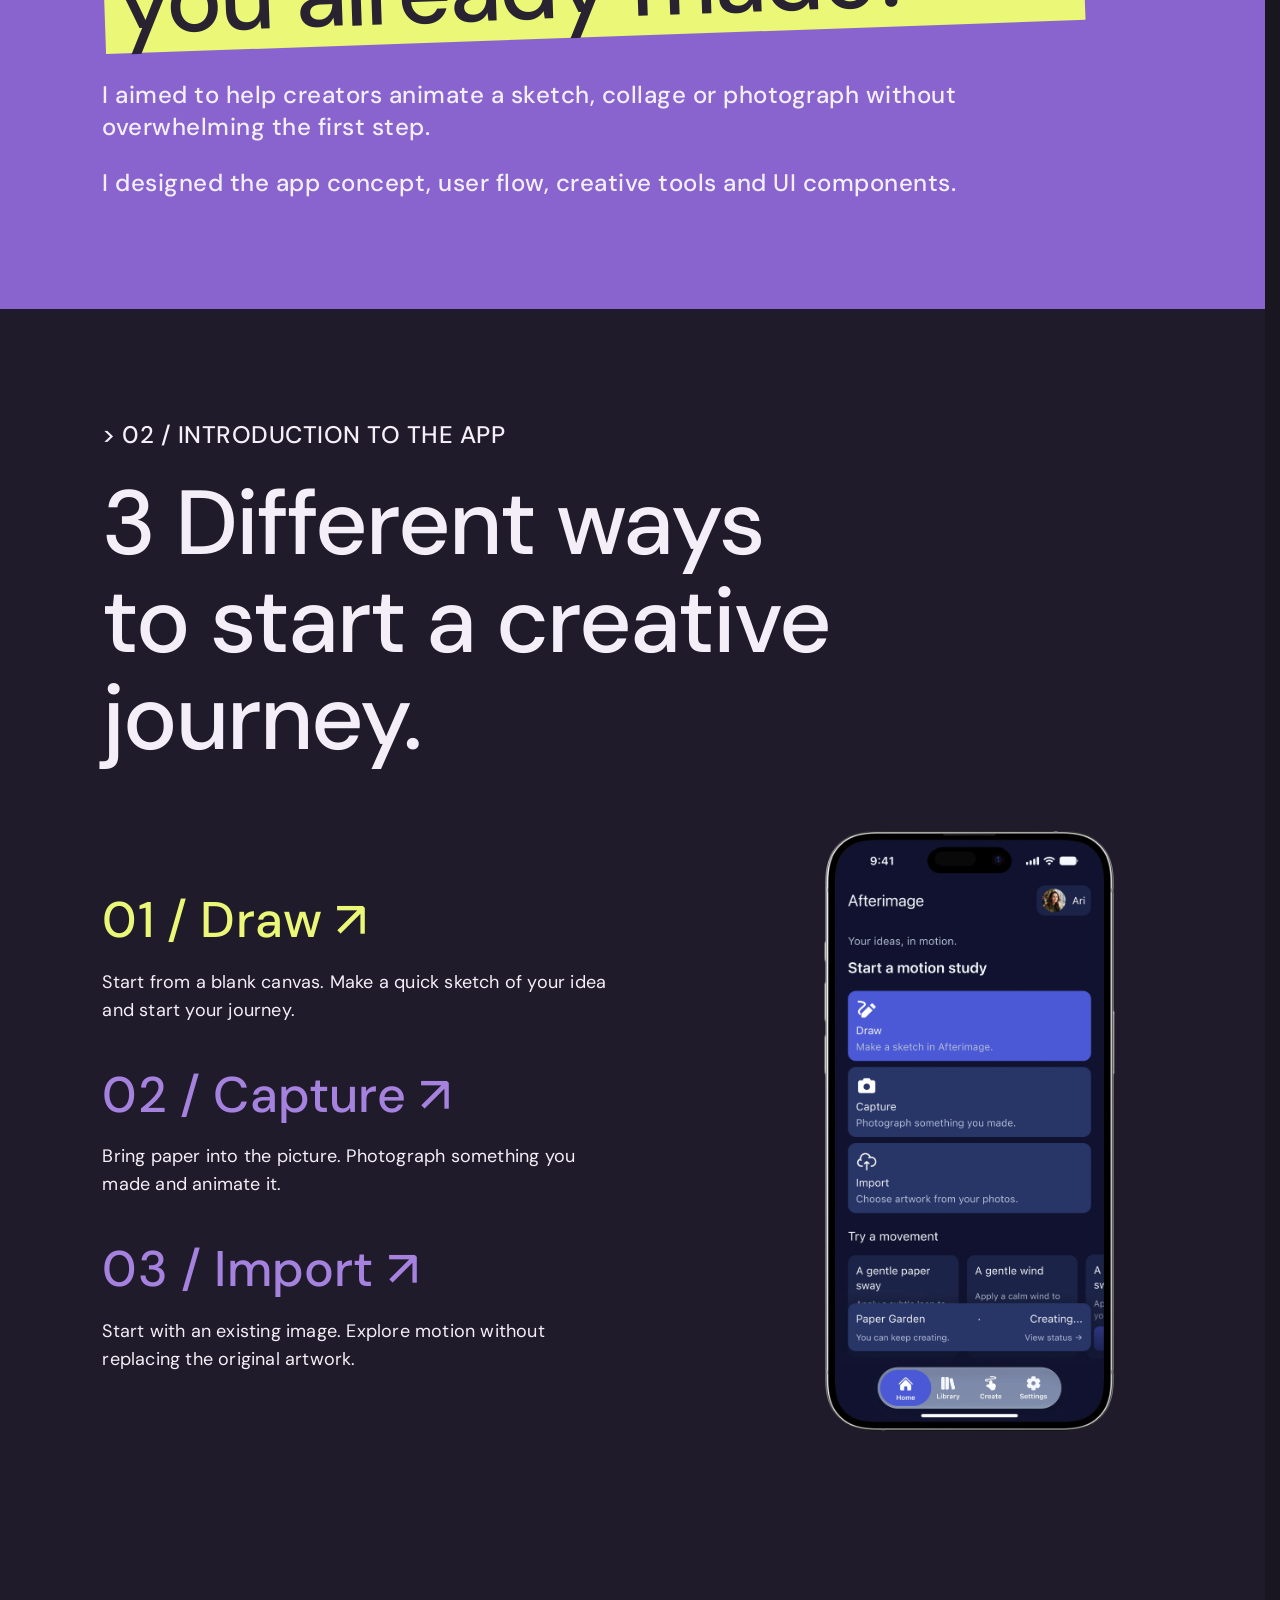
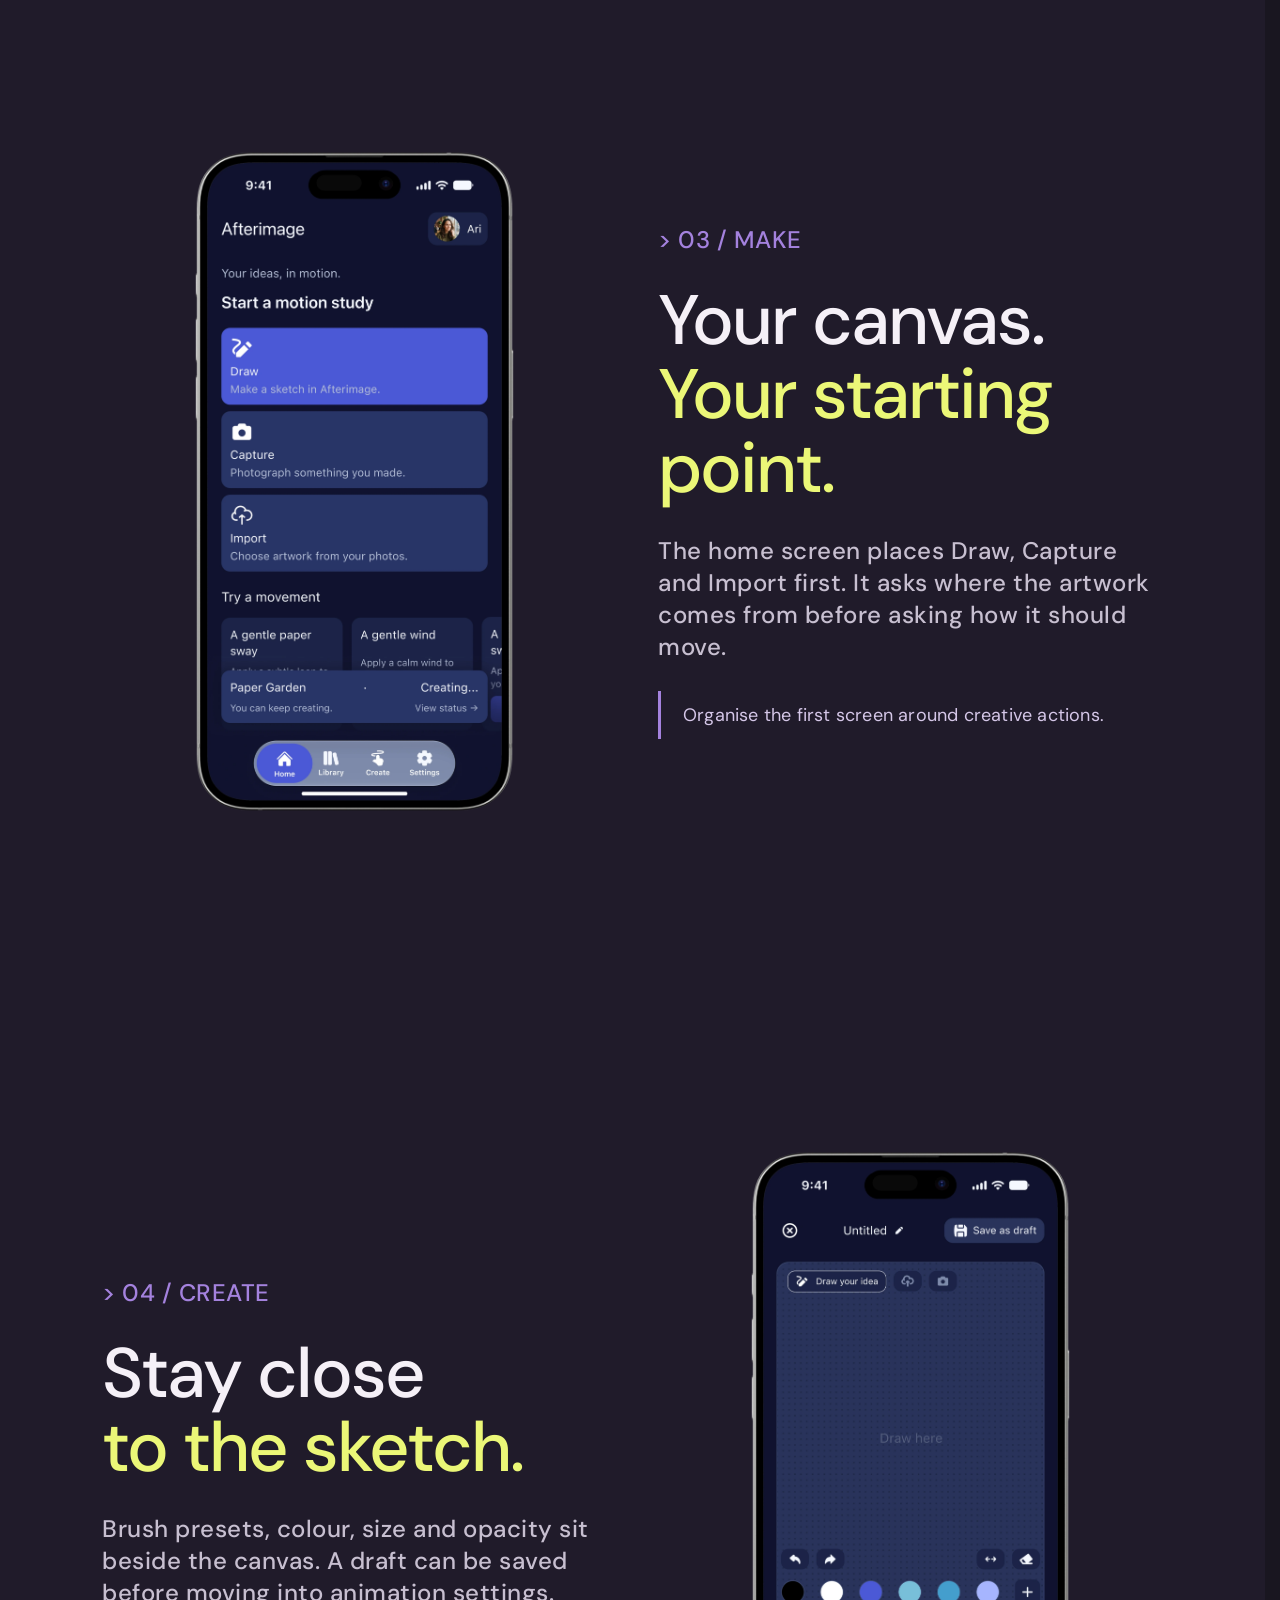
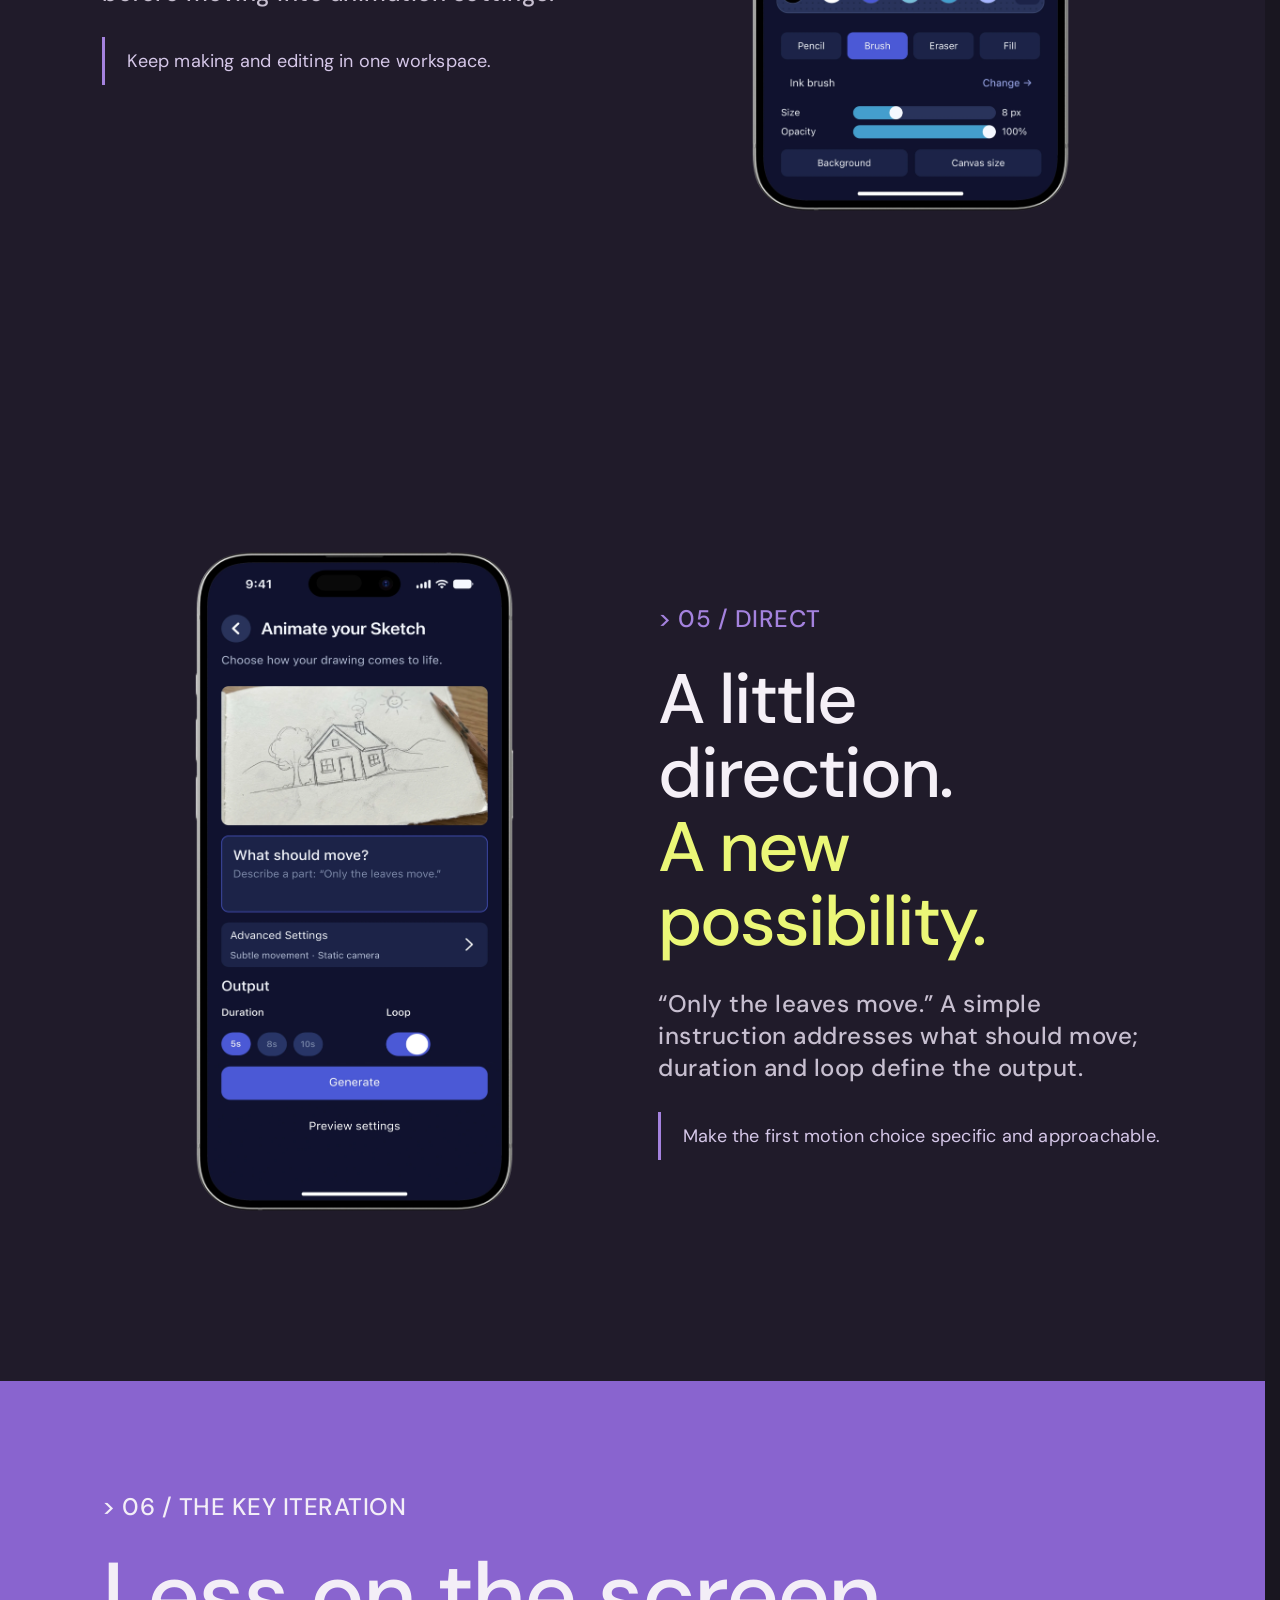
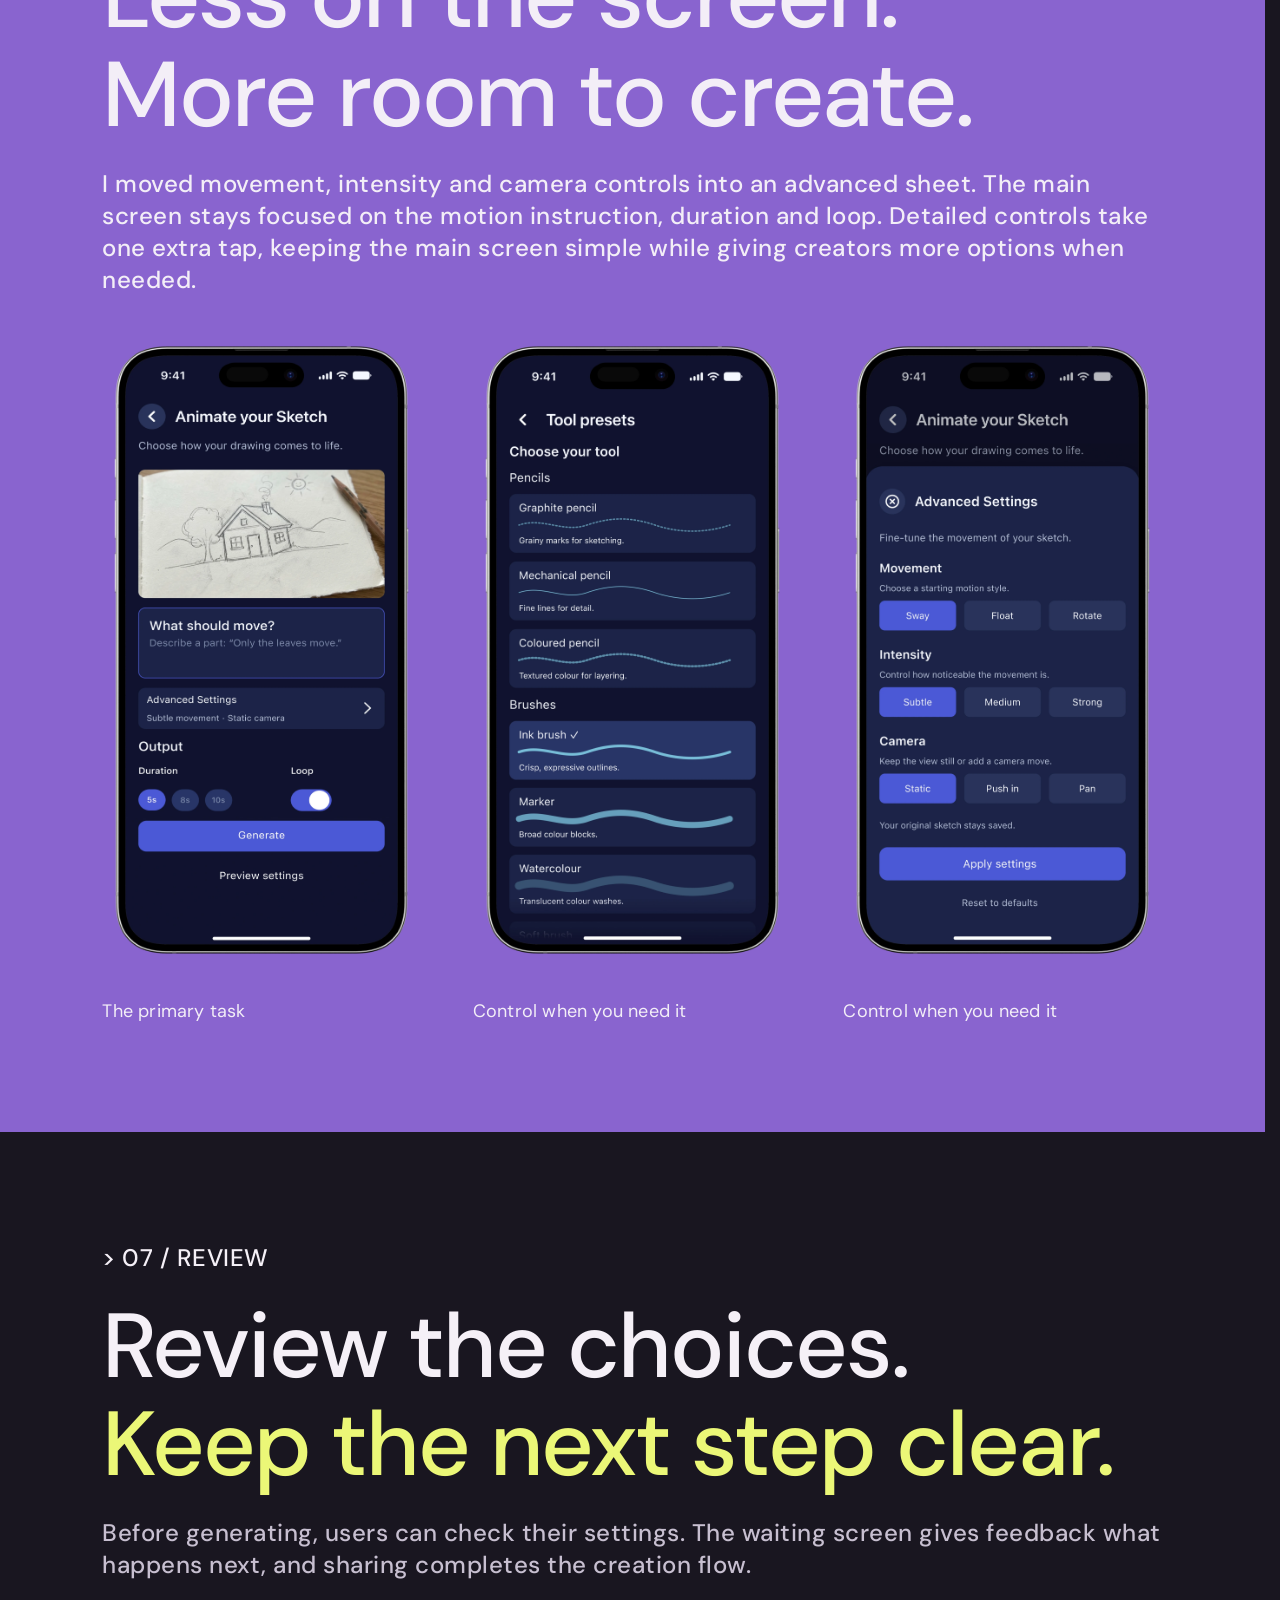
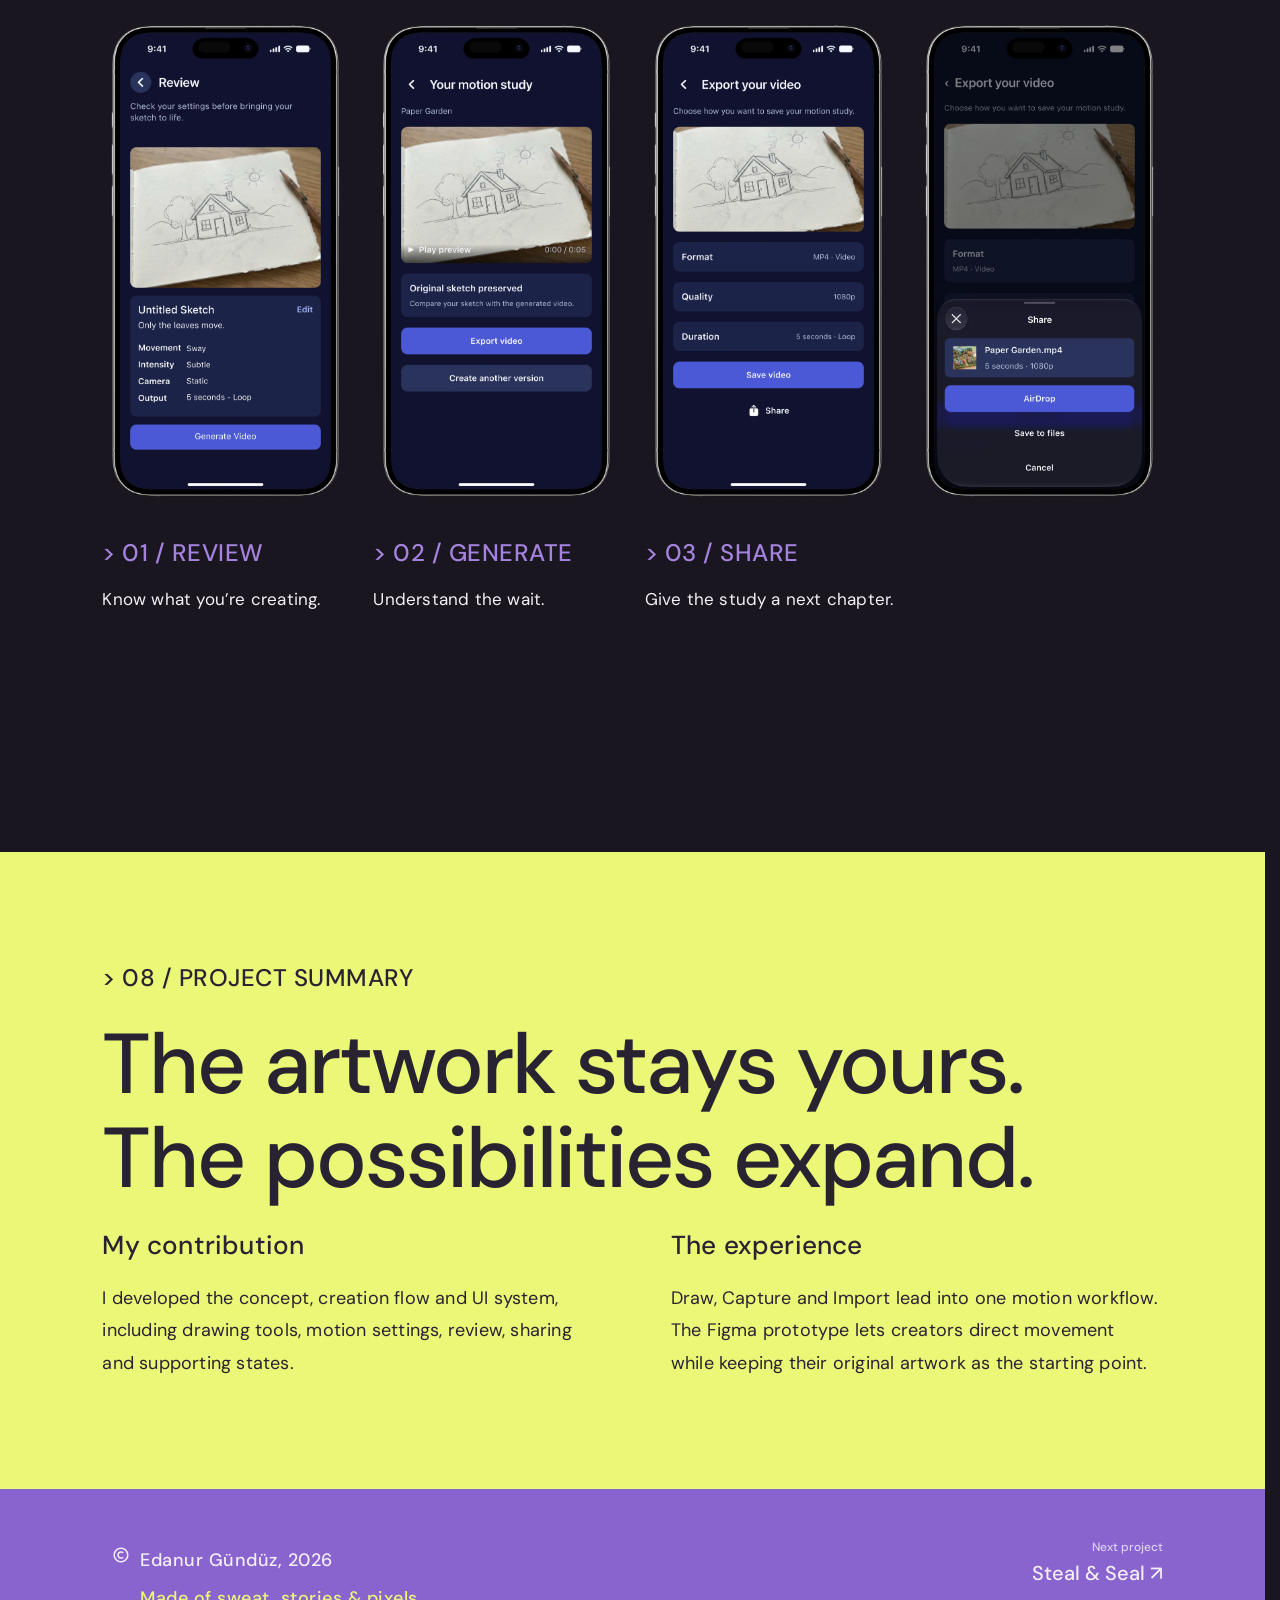
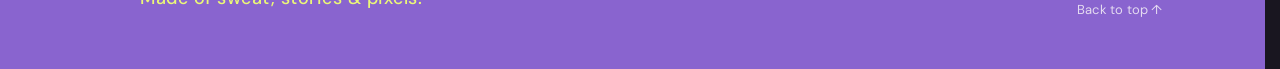
==== commit 59b5cde7: "bug fix" ====
--- a/afterimage-scroll-story.html
+++ b/afterimage-scroll-story.html
@@ -1,6 +1,6 @@
-<!doctype html><html lang="en"><head><meta charset="utf-8"><meta name="viewport" content="width=device-width,initial-scale=1"><meta name="description" content="Afterimage — UX/UI design portfolio by Edanur Gündüz."><title>Afterimage</title><link rel="stylesheet" href="styles/foundations.css?v=20261009-artwork1"><link rel="stylesheet" href="styles/figma-layout.css?v=20261009-artwork1"><link rel="stylesheet" href="styles/figma-text-current.css?v=20261009-artwork1"><link rel="stylesheet" href="styles/website-last.css?v=20261009-artwork1"><link rel="stylesheet" href="styles/responsive.css?v=20261009-artwork1"></head><body data-page="afterimage"><a class="skip-link" href="#top">Skip to content</a><div class="f15 f38 f41 f42 f193 f377 f390 page-frame case-frame" data-node-id="212:416" data-name="Afterimage — Scroll Story" id="top"><nav class="f7 f15 f38 f41 f47 f51 f89 f191 f194 f205 f368 f377 f385 f422 f429 f491 f507 case-section site-nav" data-node-id="212:417" data-name="Navigation" style="min-height:100px" id="section-212-417"><a class="f377 f385 f570" data-node-id="212:418" href="index.html">Edanur Gündüz</a><p class="f377 f385 f529" data-node-id="212:419">Selected work / Afterimage</p></nav><section class="f38 f41 f180 f191 f368 f375 f377 f385 f507 case-section case-hero" data-node-id="212:420" data-name="00 / Handmade ideas. A new life in motion." style="min-height:890px" id="section-212-420"><video class="hero-video" autoplay="" loop="" muted="" playsinline="" preload="metadata" aria-hidden="true" data-video-key="afterimage"></video><div class="f7 f9 f10 f38 f41 f42 f65 f193 f353 f377 f385 f616" data-node-id="212:421" data-name="Hero story"><p class="f48 f50 f217 f377 f385 f403 f422 f490 f616" data-node-id="212:422">AFTERIMAGE · INDIVIDUAL PROJECT</p><div class="f38 f41 f42 f50 f193 f377 f385 f635" data-node-id="212:423" data-name="Display headline"><p class="f48 f235 f377 f385 f422 f428 f492 f636 large-text" data-node-id="212:424">Handmade ideas.</p><div class="f45 f197 f377 f385 f397 f416 f488 f616 large-text" data-node-id="212:425" role="heading" aria-level="2"><p class="f203 f312">A new life
+<!doctype html><html lang="en"><head><meta charset="utf-8"><meta name="viewport" content="width=device-width,initial-scale=1"><meta name="description" content="Afterimage — UX/UI design portfolio by Edanur Gündüz."><title>Afterimage</title><link rel="stylesheet" href="styles/foundations.css?v=20261009-resize2"><link rel="stylesheet" href="styles/figma-layout.css?v=20261009-resize2"><link rel="stylesheet" href="styles/figma-text-current.css?v=20261009-resize2"><link rel="stylesheet" href="styles/website-last.css?v=20261009-resize2"><link rel="stylesheet" href="styles/responsive.css?v=20261009-resize2"></head><body data-page="afterimage"><a class="skip-link" href="#top">Skip to content</a><div class="f15 f38 f41 f42 f193 f377 f390 page-frame case-frame" data-node-id="212:416" data-name="Afterimage — Scroll Story" id="top"><nav class="f7 f15 f38 f41 f47 f51 f89 f191 f194 f205 f368 f377 f385 f422 f429 f491 f507 case-section site-nav" data-node-id="212:417" data-name="Navigation" style="min-height:100px" id="section-212-417"><a class="f377 f385 f570" data-node-id="212:418" href="index.html">Edanur Gündüz</a><p class="f377 f385 f529" data-node-id="212:419">Selected work / Afterimage</p></nav><section class="f38 f41 f180 f191 f368 f375 f377 f385 f507 case-section case-hero" data-node-id="212:420" data-name="00 / Handmade ideas. A new life in motion." style="min-height:890px" id="section-212-420"><video class="hero-video" autoplay="" loop="" muted="" playsinline="" preload="metadata" aria-hidden="true" data-video-key="afterimage"></video><div class="f7 f9 f10 f38 f41 f42 f65 f193 f353 f377 f385 f616" data-node-id="212:421" data-name="Hero story"><p class="f48 f50 f217 f377 f385 f403 f422 f490 f616" data-node-id="212:422">AFTERIMAGE · INDIVIDUAL PROJECT</p><div class="f38 f41 f42 f50 f193 f377 f385 f635" data-node-id="212:423" data-name="Display headline"><p class="f48 f235 f377 f385 f422 f428 f492 f636 large-text" data-node-id="212:424">Handmade ideas.</p><div class="f45 f197 f377 f385 f397 f416 f488 f616 large-text" data-node-id="212:425" role="heading" aria-level="2"><p class="f203 f312">A new life
 </p><p class="f203">in motion.</p></div></div><p class="f46 f51 f219 f377 f385 f402 f418 f489 f594" data-node-id="212:426">Your sketch is the starting point. Afterimage explores how your own artwork can become a short AI-assisted motion study.</p></div></section><section class="f7 f15 f38 f41 f48 f50 f191 f194 f217 f368 f373 f377 f385 f403 f490 f507 case-section context-grid" data-node-id="212:427" data-name="Project context" id="section-212-427"><div class="f38 f41 f42 f54 f193 f377 f385" data-node-id="212:428" data-name="MY ROLE"><p class="f377 f385 f420 f556" data-node-id="212:429">MY ROLE</p><p class="f377 f385 f422 f556" data-node-id="212:430">UX/UI Designer</p></div><div class="f38 f41 f42 f54 f193 f377 f385 f556" data-node-id="212:431" data-name="MY FOCUS"><p class="f377 f385 f420 f556" data-node-id="212:432">MY FOCUS</p><p class="f377 f385 f422 f556" data-node-id="212:433">UX/UI Design</p></div><div class="f38 f41 f42 f54 f193 f377 f385 f556" data-node-id="212:434" data-name="DELIVERABLE"><p class="f377 f385 f420 f556" data-node-id="212:435">CONTEXT</p><p class="f377 f385 f422 f556" data-node-id="212:436">App Design</p></div><div class="f38 f41 f42 f54 f193 f377 f385 f556" data-node-id="212:437" data-name="CONTEXT"><p class="f377 f385 f420 f556" data-node-id="212:438">WHEN</p><p class="f377 f385 f422 f556" data-node-id="212:439">October, 2025</p></div></section><section class="f19 f38 f41 f42 f63 f193 f364 f370 f377 f385 f507 case-section" data-node-id="212:440" data-name="01 / Reframing the starting point" id="section-212-440"><p class="f7 f48 f50 f217 f377 f385 f403 f418 f490 f504" data-node-id="212:441">&gt; 01 / THE STARTING POINT</p><div class="f7 f45 f50 f197 f377 f385 f414 f418 f488 f504 large-text" data-node-id="212:442" role="heading" aria-level="2"><p class="f199 f312">What if AI started
 </p><p class="f199">with something</p></div><div class="f41 f101 f191 f195 f377 f385 f633" data-node-id="212:443"><div class="f1 f43"><div class="f14 f38 f41 f42 f193 f366 f377 f632" data-name="Highlighted question"><p class="f7 f45 f50 f201 f377 f385 f414 f417 f488 f628 large-text" data-node-id="212:444">you already made?</p></div></div></div><p class="f7 f48 f50 f234 f377 f385 f418 f427 f492 f622" data-node-id="212:445">I aimed to help creators animate a sketch, collage or photograph without overwhelming the first step.</p><p class="f7 f48 f50 f234 f377 f385 f418 f427 f492 f622" data-node-id="212:446">I designed the app concept, user flow, creative tools and UI components.</p></section><section class="f21 f38 f41 f42 f63 f93 f193 f364 f370 f377 f385 f507 case-section" data-node-id="212:447" data-name="02 / Three ways in" style="min-height:1170px" id="section-212-447"><p class="f7 f48 f50 f217 f377 f385 f403 f418 f490 f504" data-node-id="212:448">&gt; 02 / INTRODUCTION TO THE APP</p><div class="f7 f45 f50 f197 f377 f385 f412 f418 f488 f504 large-text" data-node-id="212:449" role="heading" aria-level="2"><p class="f229 f312">3 Different ways
 </p><p class="f229">to start a creative journey.</p></div><div class="f38 f41 f55 f165 f191 f377 f385 f504" data-node-id="212:450" data-name="Entry actions and home"><div class="f7 f38 f41 f42 f72 f193 f377 f385 f607" data-node-id="212:451" data-name="Creative starting points"><div class="f38 f41 f42 f60 f193 f377 f385 f607" data-node-id="212:452" data-name="01 / Draw ↗"><p class="f45 f50 f221 f377 f385 f405 f420 f489 f607 large-text" data-node-id="212:453">01 / Draw ↗</p><p class="f47 f51 f231 f377 f385 f418 f424 f491 f595" data-node-id="212:454">Start from a blank canvas. Make a quick sketch of your idea and start your journey.</p></div><div class="f38 f41 f42 f60 f193 f377 f385 f607" data-node-id="212:455" data-name="02 / Capture ↗"><p class="f45 f50 f221 f377 f385 f405 f420 f489 f607 large-text" data-node-id="212:456">02 / Capture ↗</p><p class="f47 f51 f231 f377 f385 f418 f424 f491 f595" data-node-id="212:457">Bring paper into the picture. Photograph something you made and animate it.</p></div><div class="f38 f41 f42 f60 f193 f377 f385 f607" data-node-id="212:458" data-name="03 / Import ↗"><p class="f45 f50 f221 f377 f385 f405 f420 f489 f607 large-text" data-node-id="212:459">03 / Import ↗</p><p class="f47 f51 f231 f377 f385 f418 f424 f491 f595" data-node-id="212:460">Start with an existing image. Explore motion without replacing the original artwork.</p></div></div><div class="f163 f377 f385 f568 image-slot" data-node-id="212:461" data-name="Home / Draw Capture Import"><img alt="HomeDrawCaptureImport" class="f8 f186 f311 f346 f359 f390" src="assets/afterimage/imgHomeDrawCaptureImport.webp" width="1351" height="2800" decoding="async" loading="lazy"></div></div></section><section class="f21 f38 f41 f81 f88 f191 f364 f370 f377 f385 f507 case-section scroll-scene" data-node-id="212:462" data-name="03 / MAKE / Scroll scene" style="min-height:1000px" id="section-212-462"><div class="f38 f41 f42 f169 f191 f195 f377 f385 f602 scene-media" data-node-id="212:463" data-name="Sticky phone / home" style="--asset-ratio:1351/2800"><div class="f168 f377 f385 f575 image-slot" data-node-id="212:464" data-name="Project screen / home"><img alt="HomeDrawCaptureImport" class="f8 f186 f311 f346 f359 f390" src="assets/afterimage/imgHomeDrawCaptureImport.webp" width="1351" height="2800" decoding="async" loading="lazy"></div></div><div class="f38 f41 f42 f67 f193 f377 f385 f600 scene-copy" data-node-id="212:465" data-name="03 / MAKE / Copy"><p class="f7 f48 f50 f217 f377 f385 f403 f420 f490 f600" data-node-id="212:466">&gt; 03 / MAKE</p><div class="f7 f38 f41 f42 f45 f50 f193 f223 f377 f385 f407 f488 f600" data-node-id="212:467" data-name="Story headline" role="heading" aria-level="2"><p class="f377 f385 f422 f600 large-text" data-node-id="212:468">Your canvas.</p><p class="f377 f385 f416 f600 large-text" data-node-id="212:469">Your starting point.</p></div><p class="f7 f48 f50 f217 f377 f385 f403 f423 f490 f593" data-node-id="212:470">The home screen places Draw, Capture and Import first. It asks where the artwork comes from before asking how it should move.</p><div class="f29 f32 f33 f38 f41 f42 f193 f357 f369 f377 f385 f594" data-node-id="212:471" data-name="ShoCo / Story decision note"><p class="f7 f46 f51 f212 f377 f385 f401 f421 f489 f590" data-node-id="I212:471;59:43">Organise the first screen around creative actions.</p></div></div></section><section class="f21 f38 f41 f81 f88 f191 f364 f370 f377 f385 f507 case-section scroll-scene" data-node-id="212:472" data-name="04 / CREATE / Scroll scene" style="min-height:1000px" id="section-212-472"><div class="f38 f41 f42 f67 f193 f377 f385 f600 scene-copy" data-node-id="212:473" data-name="04 / CREATE / Copy"><p class="f7 f48 f50 f217 f377 f385 f403 f420 f490 f600" data-node-id="212:474">&gt; 04 / CREATE</p><div class="f7 f38 f41 f42 f45 f50 f193 f223 f377 f385 f407 f488 f600" data-node-id="212:475" data-name="Story headline" role="heading" aria-level="2"><p class="f377 f385 f422 f600 large-text" data-node-id="212:476">Stay close</p><p class="f377 f385 f416 f600 large-text" data-node-id="212:477">to the sketch.</p></div><p class="f7 f48 f50 f217 f377 f385 f403 f423 f490 f593" data-node-id="212:478">Brush presets, colour, size and opacity sit beside the canvas. A draft can be saved before moving into animation settings.</p><div class="f29 f32 f33 f38 f41 f42 f193 f357 f369 f377 f385 f594" data-node-id="212:479" data-name="ShoCo / Story decision note"><p class="f7 f46 f51 f212 f377 f385 f401 f421 f489 f590" data-node-id="I212:479;59:43">Keep making and editing in one workspace.</p></div></div><div class="f38 f41 f42 f169 f191 f195 f377 f385 f602 scene-media" data-node-id="212:480" data-name="Sticky phone / draw" style="--asset-ratio:1351/2800"><div class="f168 f377 f385 f575 image-slot" data-node-id="212:481" data-name="Project screen / draw"><img alt="ProjectScreenDraw" class="f8 f186 f311 f346 f359 f390" src="assets/afterimage/imgProjectScreenDraw.webp" width="1351" height="2800" decoding="async" loading="lazy"></div></div></section><section class="f21 f38 f41 f81 f88 f191 f364 f370 f377 f385 f507 case-section scroll-scene" data-node-id="212:482" data-name="05 / DIRECT / Scroll scene" style="min-height:1000px" id="section-212-482"><div class="f38 f41 f42 f169 f191 f195 f377 f385 f602 scene-media" data-node-id="212:483" data-name="Sticky phone / motion" style="--asset-ratio:1351/2800"><div class="f168 f377 f385 f575 image-slot" data-node-id="212:484" data-name="Project screen / motion"><img alt="ProjectScreenMotion" class="f8 f186 f311 f346 f359 f390" src="assets/afterimage/imgProjectScreenMotion.webp" width="1351" height="2800" decoding="async" loading="lazy"></div></div><div class="f38 f41 f42 f67 f193 f377 f385 f600 scene-copy" data-node-id="212:485" data-name="05 / DIRECT / Copy"><p class="f7 f48 f50 f217 f377 f385 f403 f420 f490 f600" data-node-id="212:486">&gt; 05 / DIRECT</p><div class="f7 f38 f41 f42 f45 f50 f193 f223 f377 f385 f407 f488 f600" data-node-id="212:487" data-name="Story headline" role="heading" aria-level="2"><p class="f377 f385 f422 f600 large-text" data-node-id="212:488">A little direction.</p><p class="f377 f385 f416 f600 large-text" data-node-id="212:489">A new possibility.</p></div><p class="f7 f48 f50 f217 f377 f385 f403 f423 f490 f593" data-node-id="212:490">“Only the leaves move.” A simple instruction addresses what should move; duration and loop define the output.</p><div class="f29 f32 f33 f38 f41 f42 f193 f357 f369 f377 f385 f594" data-node-id="212:491" data-name="ShoCo / Story decision note"><p class="f7 f46 f51 f212 f377 f385 f401 f421 f489 f590" data-node-id="I212:491;59:43">Make the first motion choice specific and approachable.</p></div></div></section><section class="f19 f38 f41 f42 f63 f100 f193 f364 f370 f377 f385 f507 case-section" data-node-id="212:492" data-name="06 / The key iteration" style="min-height:1340px" id="section-212-492"><p class="f7 f48 f50 f217 f377 f385 f403 f418 f490 f504" data-node-id="212:493">&gt; 06 / THE KEY ITERATION</p><div class="f7 f45 f50 f197 f377 f385 f413 f418 f488 f504 large-text" data-node-id="212:494" role="heading" aria-level="2"><p class="f230 f312">Less on the screen.
 </p><p class="f230">More room to create.</p></div><p class="f7 f48 f50 f234 f313 f377 f385 f418 f427 f492 f634" data-node-id="212:495">I moved movement, intensity and camera controls into an advanced sheet. The main screen stays focused on the motion instruction, duration and loop. Detailed controls take one extra tap, keeping the main screen simple while giving creators more options when needed.</p><div class="f38 f41 f57 f167 f193 f195 f377 f385 f504" data-node-id="212:496" data-name="Main screen and advanced sheet"><div class="f38 f41 f42 f62 f193 f377 f385 f562" data-node-id="212:497" data-name="The primary task"><div class="f159 f377 f385 f562 image-slot" data-node-id="212:498" data-name="The primary task"><img alt="ProjectScreenMotion" class="f8 f186 f311 f346 f359 f390" src="assets/afterimage/imgProjectScreenMotion.webp" width="1351" height="2800" decoding="async" loading="lazy"></div><p class="f7 f47 f51 f208 f377 f385 f418 f424 f491 f562" data-node-id="212:499">The primary task</p></div><div class="f38 f41 f42 f62 f193 f377 f385 f562" data-node-id="212:500" data-name="Control when you need it"><div class="f159 f377 f385 f562 image-slot" data-node-id="212:501" data-name="Control when you need it"><img alt="ControlWhenYouNeedIt" class="f8 f186 f311 f346 f359 f390" src="assets/afterimage/imgControlWhenYouNeedIt.webp" width="1351" height="2800" decoding="async" loading="lazy"></div><p class="f7 f47 f51 f208 f377 f385 f418 f424 f491 f562" data-node-id="212:502">Control when you need it</p></div><div class="f38 f41 f42 f62 f193 f377 f385 f562" data-node-id="212:503" data-name="Control when you need it"><div class="f159 f377 f385 f562 image-slot" data-node-id="212:504" data-name="Control when you need it"><img alt="ControlWhenYouNeedIt1" class="f8 f186 f311 f346 f359 f390" src="assets/afterimage/imgControlWhenYouNeedIt1.webp" width="1351" height="2800" decoding="async" loading="lazy"></div><p class="f7 f47 f51 f208 f377 f385 f418 f424 f491 f562" data-node-id="212:505">Control when you need it</p></div></div></section><section class="f15 f38 f41 f42 f63 f97 f193 f364 f370 f377 f385 f507 case-section" data-node-id="212:506" data-name="07 / Close the creative loop" style="min-height:1320px" id="section-212-506"><p class="f7 f48 f50 f217 f377 f385 f403 f422 f490 f504" data-node-id="212:507">&gt; 07 / REVIEW</p><div class="f7 f38 f41 f42 f45 f50 f193 f229 f377 f385 f412 f488 f504" data-node-id="212:508" data-name="Closing headline" role="heading" aria-level="2"><p class="f377 f385 f422 f504 large-text" data-node-id="212:509">Review the choices.</p><p class="f377 f385 f416 f504 large-text" data-node-id="212:510">Keep the next step clear.</p></div><p class="f7 f48 f50 f234 f313 f377 f385 f423 f427 f492 f634" data-node-id="212:511">Before generating, users can check their settings. The waiting screen gives feedback what happens next, and sharing completes the creation flow.</p><div class="f38 f41 f191 f194 f377 f385 f635" data-node-id="212:512" data-name="Review Generate Share"><div class="f38 f41 f42 f59 f172 f191 f195 f377 f385 f562" data-node-id="212:513" data-name="Know what you’re creating."><div class="f158 f377 f385 f548 image-slot" data-node-id="212:514" data-name="Know what you’re creating."><img alt="KnowWhatYoureCreating" class="f8 f186 f311 f346 f359 f390" src="assets/afterimage/imgKnowWhatYoureCreating.webp" width="1351" height="2800" decoding="async" loading="lazy"></div><p class="f7 f48 f50 f217 f377 f385 f403 f420 f490 f562" data-node-id="212:515">&gt; 01 / REVIEW</p><p class="f7 f46 f51 f206 f377 f385 f400 f422 f489 f562" data-node-id="212:516">Know what you’re creating.</p></div><div class="f38 f41 f42 f59 f172 f191 f195 f377 f385 f562" data-node-id="212:517" data-name="Understand the wait."><div class="f157 f377 f385 f546" data-node-id="212:518" data-name="Understand the wait."><div class="f8 f186 f351 f359 image-slot"><img alt="UnderstandTheWait" class="f8 f181 f236 f311 f451 f635" src="assets/afterimage/imgUnderstandTheWait.webp" width="1351" height="2800" decoding="async" loading="lazy"></div></div><p class="f7 f48 f50 f217 f377 f385 f403 f420 f490 f562" data-node-id="212:519">&gt; 02 / GENERATE</p><p class="f7 f46 f51 f206 f377 f385 f400 f422 f489 f562" data-node-id="212:520">Understand the wait.</p></div><div class="f38 f41 f42 f59 f172 f193 f195 f377 f385" data-node-id="212:521" data-name="Give the study a next chapter."><div class="f38 f41 f56 f193 f377 f385" data-node-id="212:522"><div class="f158 f377 f385 f546 image-slot" data-node-id="212:523" data-name="Give the study a next chapter."><img alt="GiveTheStudyANextChapter" class="f8 f186 f311 f346 f359 f390" src="assets/afterimage/imgGiveTheStudyANextChapter.webp" width="1351" height="2800" decoding="async" loading="lazy"></div><div class="f158 f377 f385 f548 image-slot" data-node-id="212:524" data-name="Give the study a next chapter."><img alt="GiveTheStudyANextChapter1" class="f8 f186 f311 f346 f359 f390" src="assets/afterimage/imgGiveTheStudyANextChapter1.webp" width="1351" height="2800" decoding="async" loading="lazy"></div></div><p class="f7 f48 f50 f217 f377 f385 f403 f420 f490 f562" data-node-id="212:525">&gt; 03 / SHARE</p><p class="f7 f46 f51 f206 f377 f385 f400 f422 f489 f562" data-node-id="212:526">Give the study a next chapter.</p></div></div></section><section class="f7 f14 f38 f41 f42 f63 f193 f364 f370 f377 f385 f417 f507 case-section" data-node-id="212:527" data-name="08 / Outcome &amp; reflection" id="section-212-527"><p class="f48 f50 f217 f377 f385 f403 f490 f504" data-node-id="212:528">&gt; 08 / PROJECT SUMMARY</p><div class="f45 f50 f197 f377 f385 f409 f488 f504 large-text" data-node-id="212:529" role="heading" aria-level="2"><p class="f227 f312">The artwork stays yours.
-</p><p class="f227">The possibilities expand.</p></div><div class="f38 f41 f52 f193 f377 f385" data-node-id="212:530" data-name="Results and next steps"><div class="f38 f41 f42 f62 f193 f377 f385 f589" data-node-id="212:531" data-name="What I designed"><p class="f45 f50 f216 f377 f385 f404 f489 f596" data-node-id="212:532">My contribution</p><p class="f47 f51 f215 f377 f385 f424 f491 f590" data-node-id="212:533">I developed the concept, creation flow and UI system, including drawing tools, motion settings, review, sharing and supporting states.</p></div><div class="f38 f41 f42 f62 f193 f377 f385 f584" data-node-id="212:534" data-name="What I would test next"><p class="f45 f50 f216 f377 f385 f404 f489 f596" data-node-id="212:535">The experience</p><p class="f47 f51 f215 f377 f385 f424 f491 f591" data-node-id="212:536">Draw, Capture and Import lead into one motion workflow. The Figma prototype lets creators direct movement while keeping their original artwork as the starting point.</p></div></div></section><footer class="f19 f38 f41 f104 f191 f194 f364 f377 f385 f507 case-section site-footer" data-node-id="212:538" data-name="Footer" style="min-height:180px" id="section-212-538"><div class="f38 f41 f54 f193 f195 f352 f377 f385" data-node-id="220:840"><div class="f377 f385 f387 image-slot" data-node-id="220:841" data-name="bx:copyright"><img alt="BxCopyright" class="f8 f23 f186 f311 f390" src="assets/afterimage/imgBxCopyright.svg"></div><div class="f7 f38 f41 f42 f48 f50 f54 f193 f195 f234 f377 f385 f427 f492 f636" data-node-id="220:844"><p class="f377 f385 f418" data-node-id="220:845">Edanur Gündüz, 2026</p><p class="f377 f385 f393" data-node-id="220:846">Made of sweat, stories &amp; pixels.</p></div></div><a class="f7 f46 f51 f213 f377 f385 f403 f422 f489 f522" data-node-id="212:544" href="#top" aria-label="Back to top">Back to top ↑</a></footer></div><script src="scripts/site.js?v=20261009-artwork1" defer></script></body></html>+</p><p class="f227">The possibilities expand.</p></div><div class="f38 f41 f52 f193 f377 f385" data-node-id="212:530" data-name="Results and next steps"><div class="f38 f41 f42 f62 f193 f377 f385 f589" data-node-id="212:531" data-name="What I designed"><p class="f45 f50 f216 f377 f385 f404 f489 f596" data-node-id="212:532">My contribution</p><p class="f47 f51 f215 f377 f385 f424 f491 f590" data-node-id="212:533">I developed the concept, creation flow and UI system, including drawing tools, motion settings, review, sharing and supporting states.</p></div><div class="f38 f41 f42 f62 f193 f377 f385 f584" data-node-id="212:534" data-name="What I would test next"><p class="f45 f50 f216 f377 f385 f404 f489 f596" data-node-id="212:535">The experience</p><p class="f47 f51 f215 f377 f385 f424 f491 f591" data-node-id="212:536">Draw, Capture and Import lead into one motion workflow. The Figma prototype lets creators direct movement while keeping their original artwork as the starting point.</p></div></div></section><footer class="f19 f38 f41 f104 f191 f194 f364 f377 f385 f507 case-section site-footer" data-node-id="212:538" data-name="Footer" style="min-height:180px" id="section-212-538"><div class="f38 f41 f54 f193 f195 f352 f377 f385" data-node-id="220:840"><div class="f377 f385 f387 image-slot" data-node-id="220:841" data-name="bx:copyright"><img alt="BxCopyright" class="f8 f23 f186 f311 f390" src="assets/afterimage/imgBxCopyright.svg"></div><div class="f7 f38 f41 f42 f48 f50 f54 f193 f195 f234 f377 f385 f427 f492 f636" data-node-id="220:844"><p class="f377 f385 f418" data-node-id="220:845">Edanur Gündüz, 2026</p><p class="f377 f385 f393" data-node-id="220:846">Made of sweat, stories &amp; pixels.</p></div></div><a class="f7 f46 f51 f213 f377 f385 f403 f422 f489 f522" data-node-id="212:544" href="#top" aria-label="Back to top">Back to top ↑</a></footer></div><script src="scripts/site.js?v=20261009-resize2" defer></script></body></html>
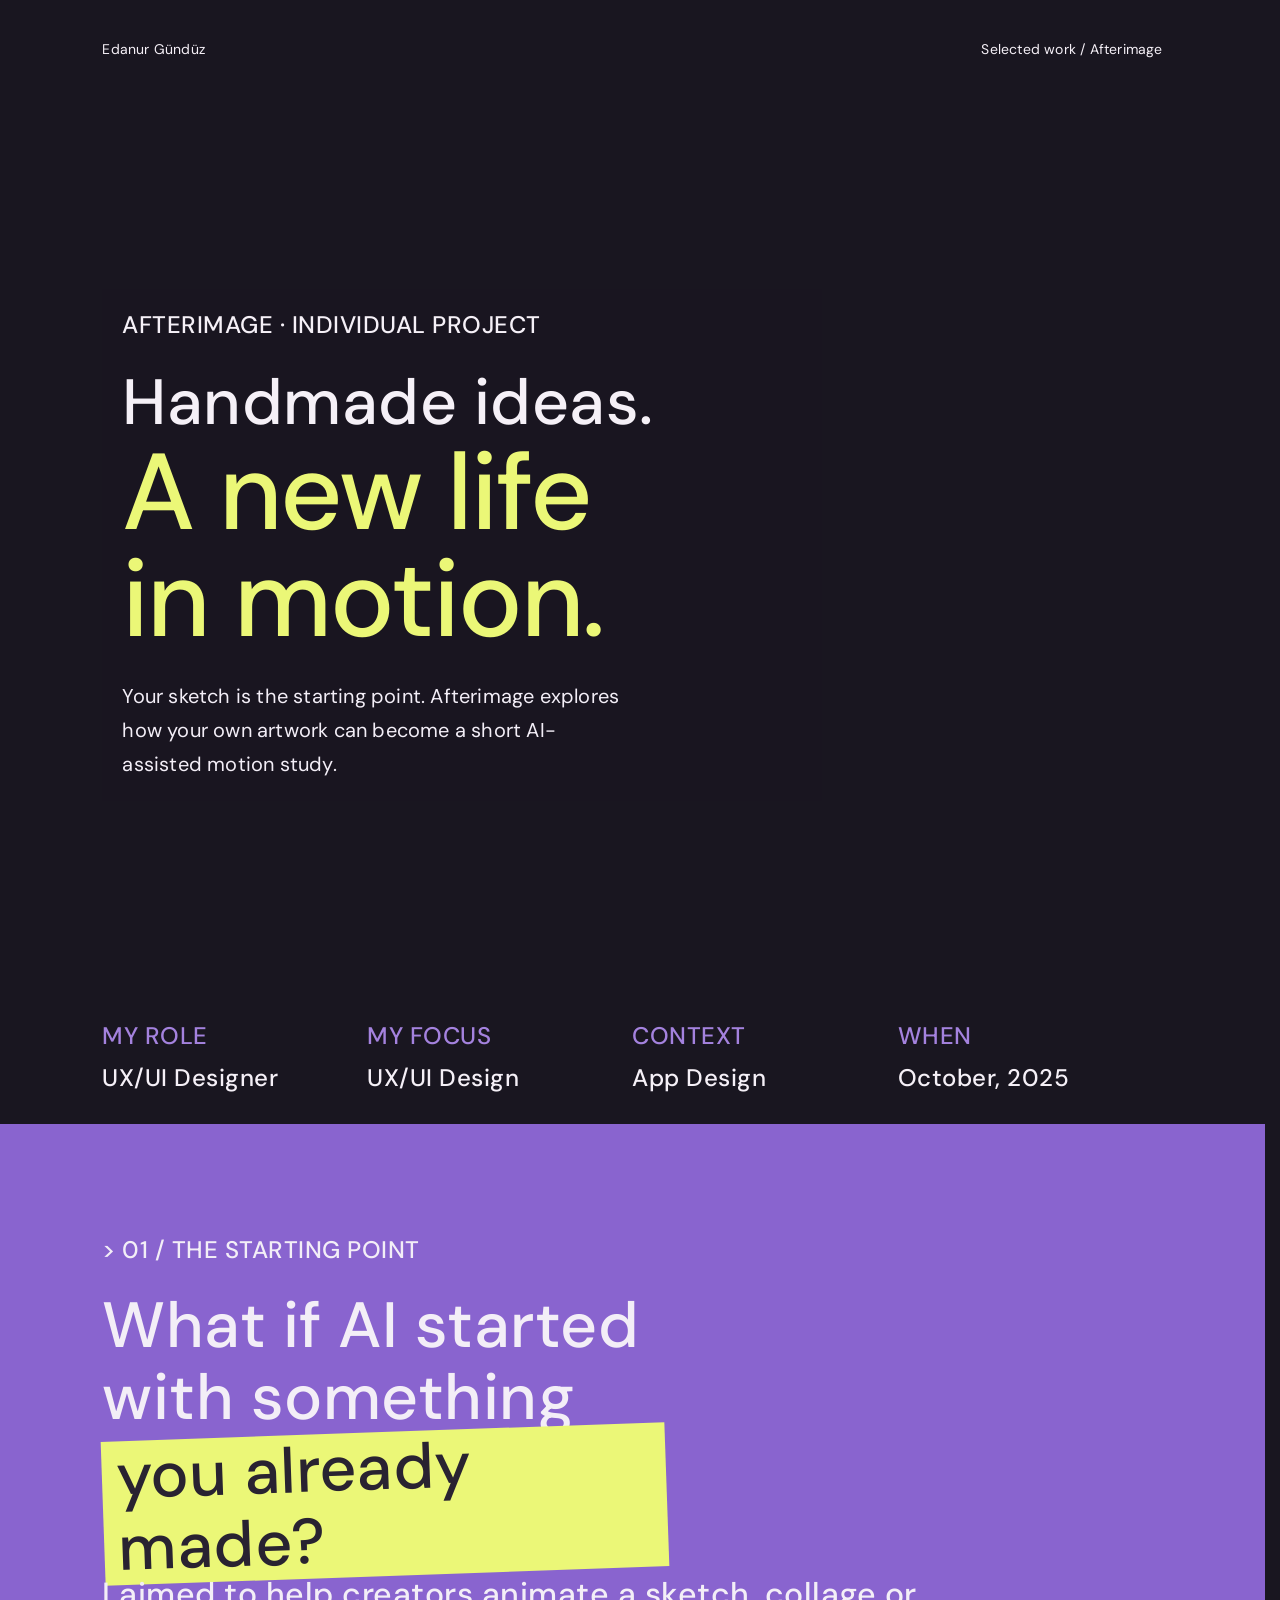
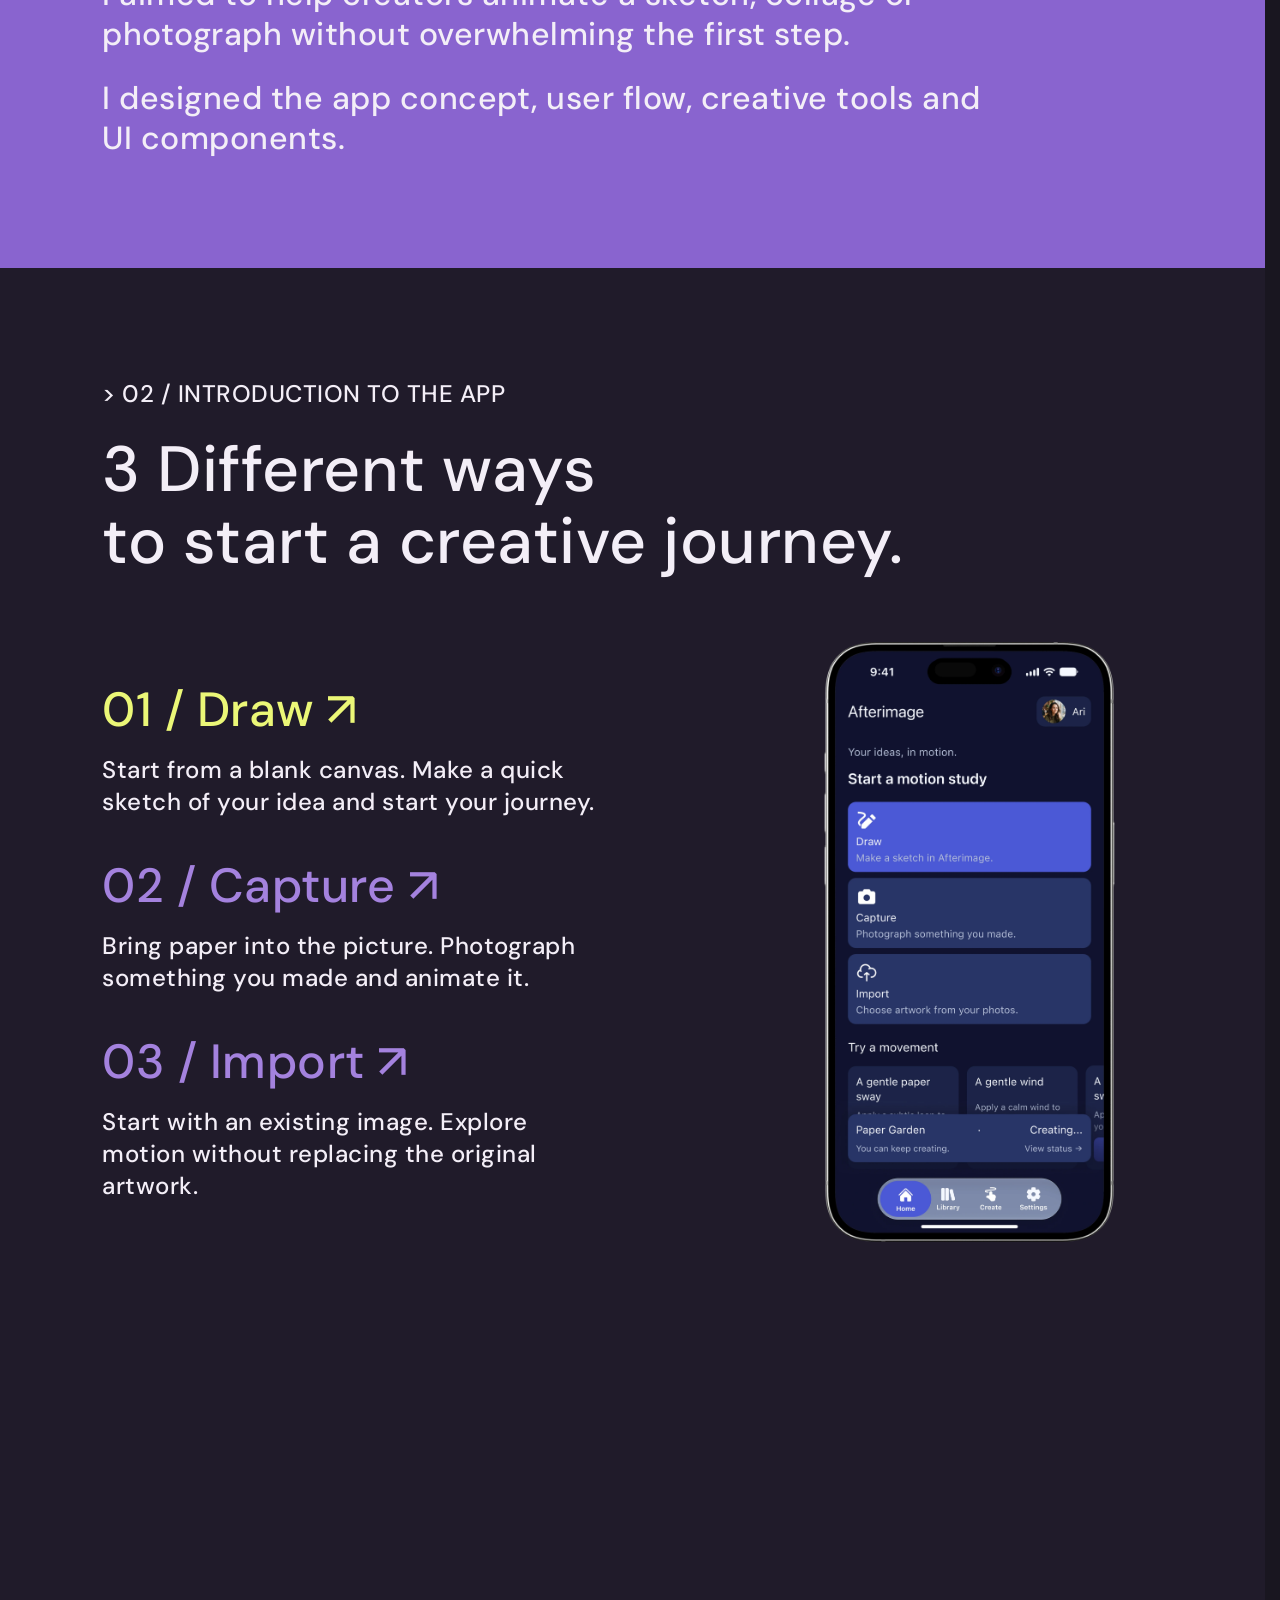
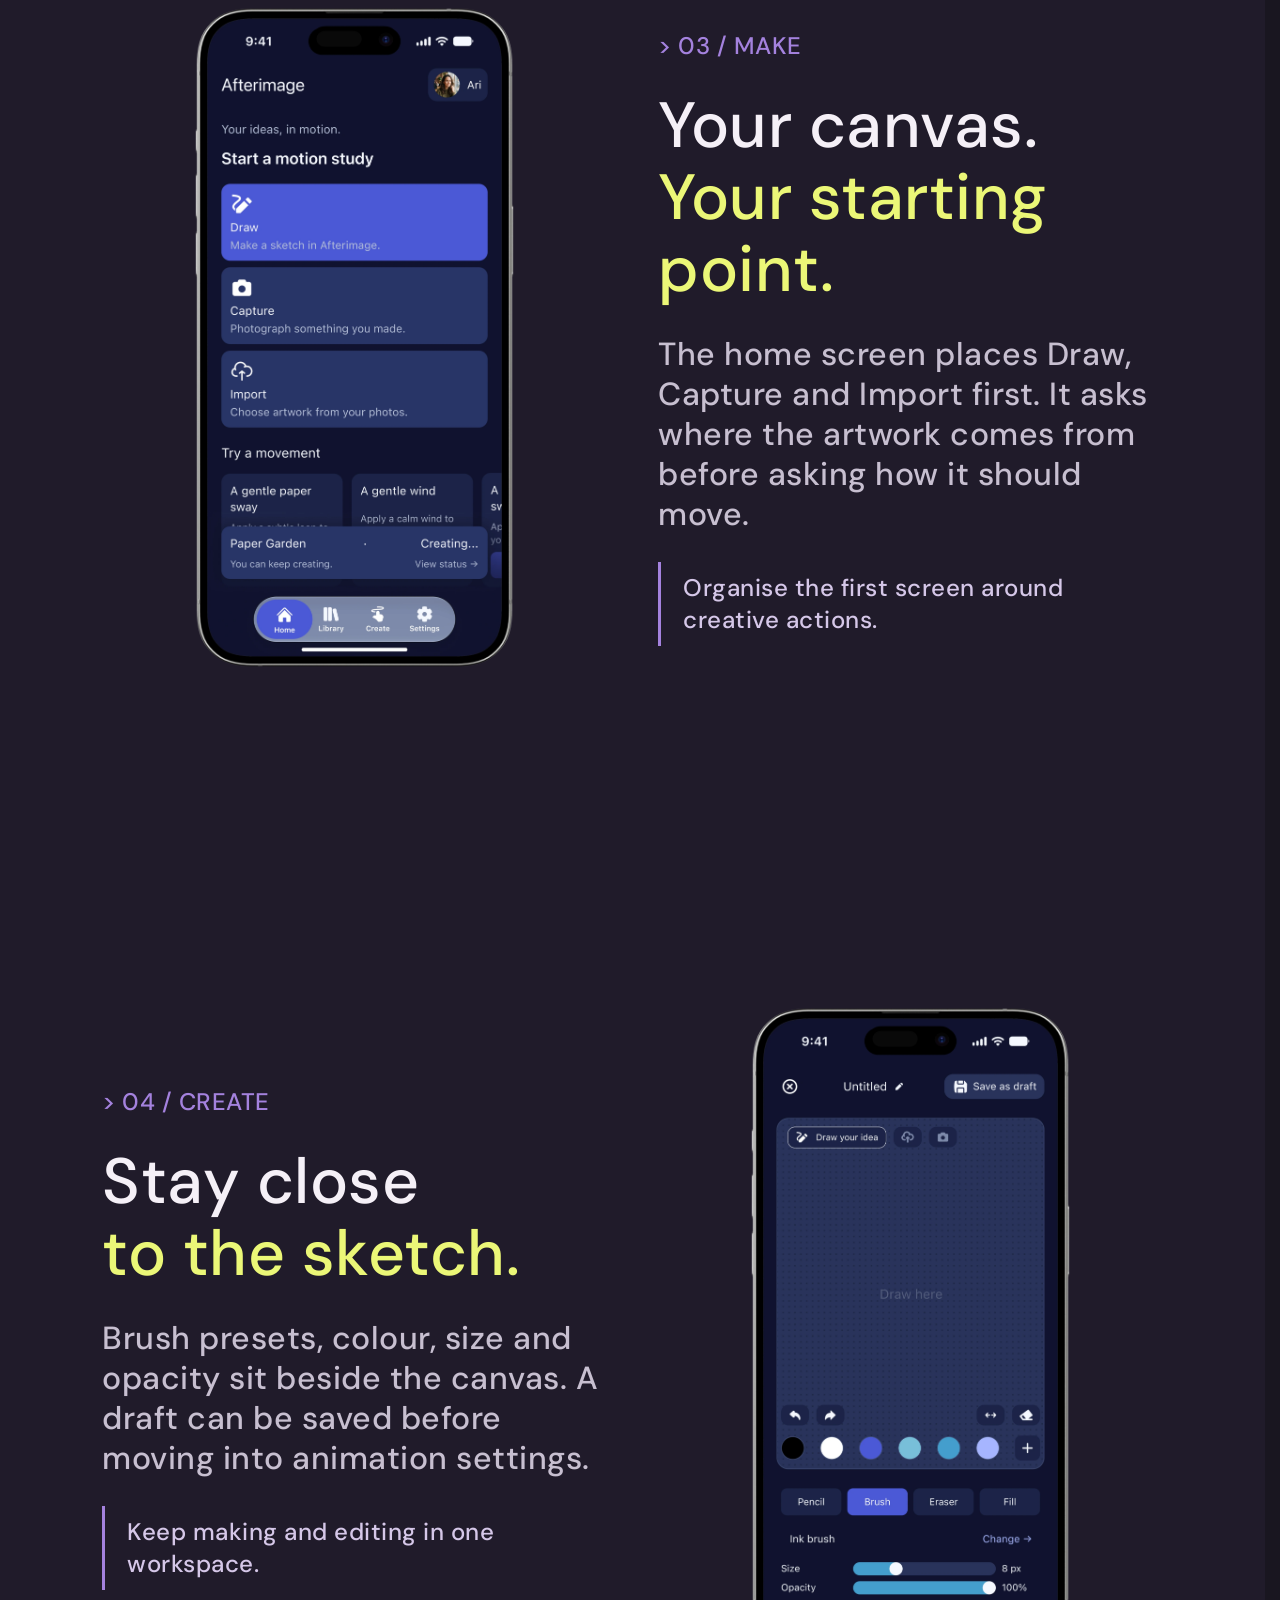
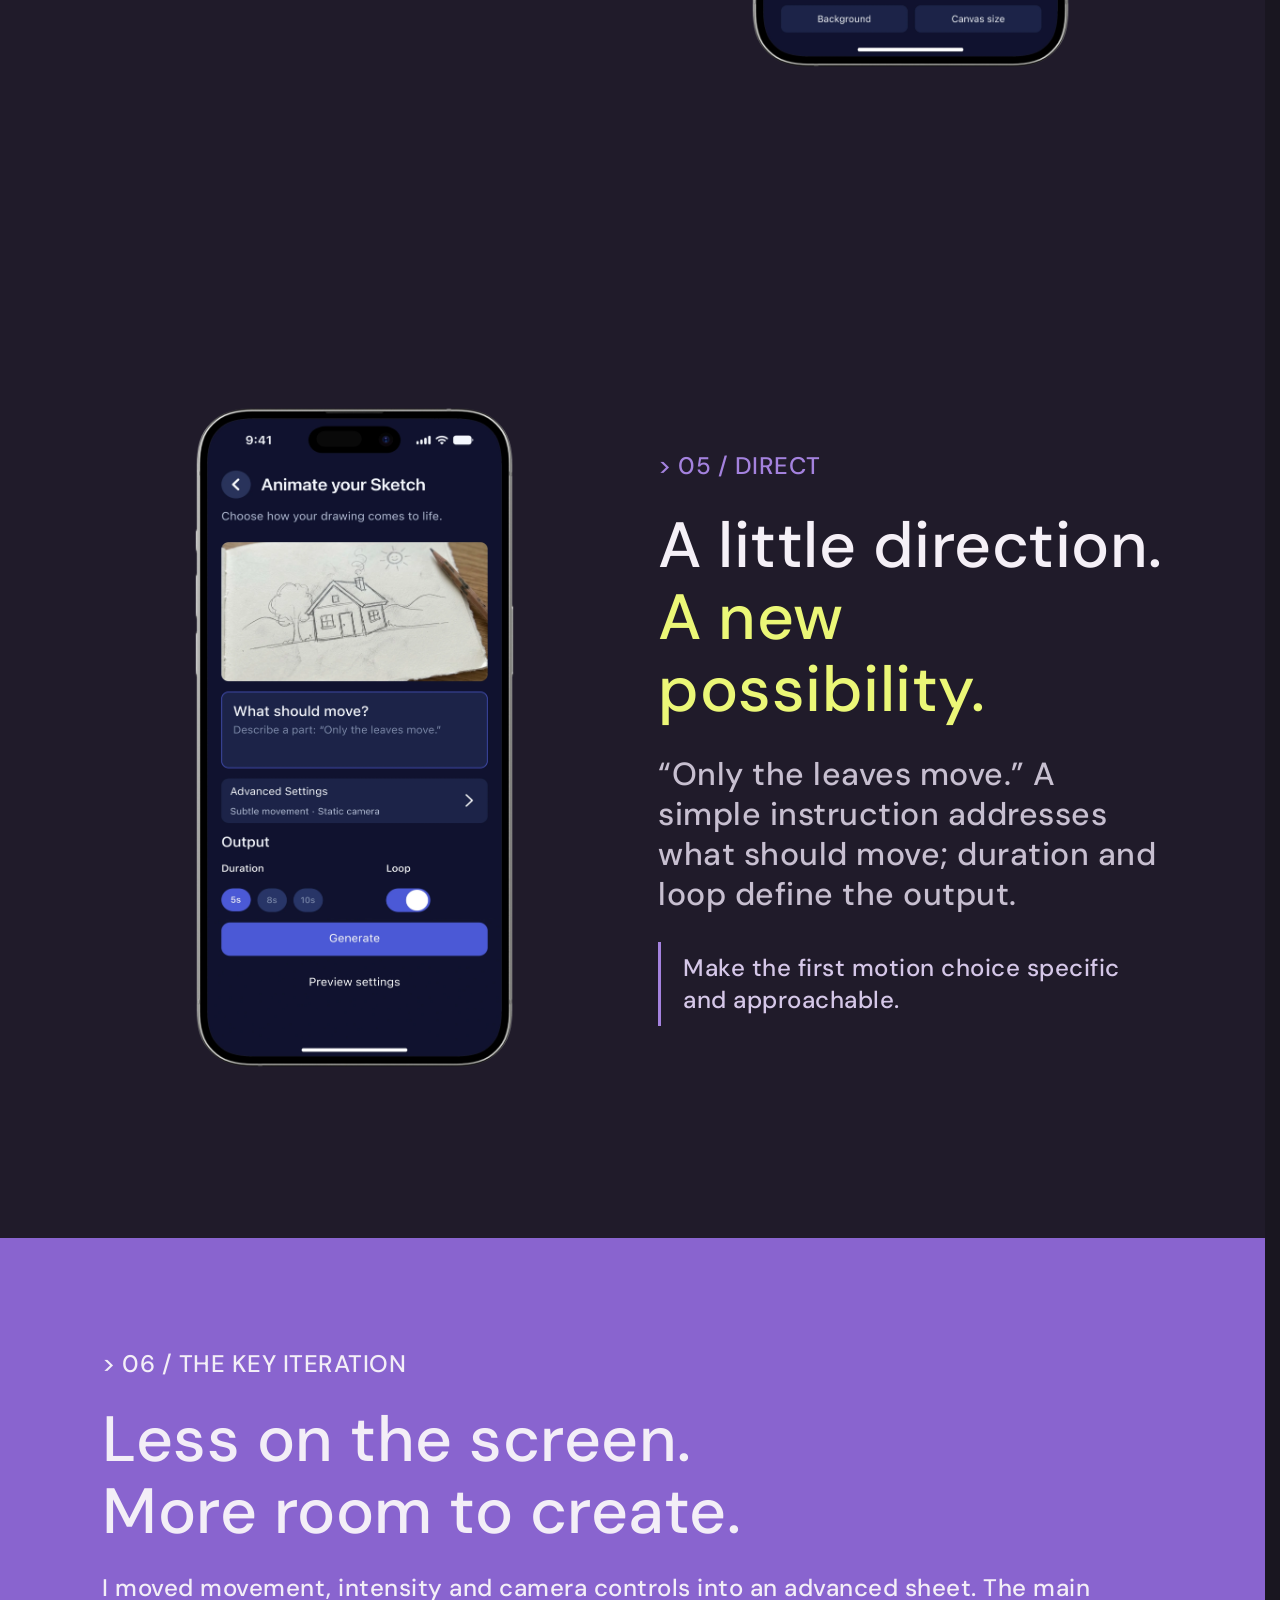
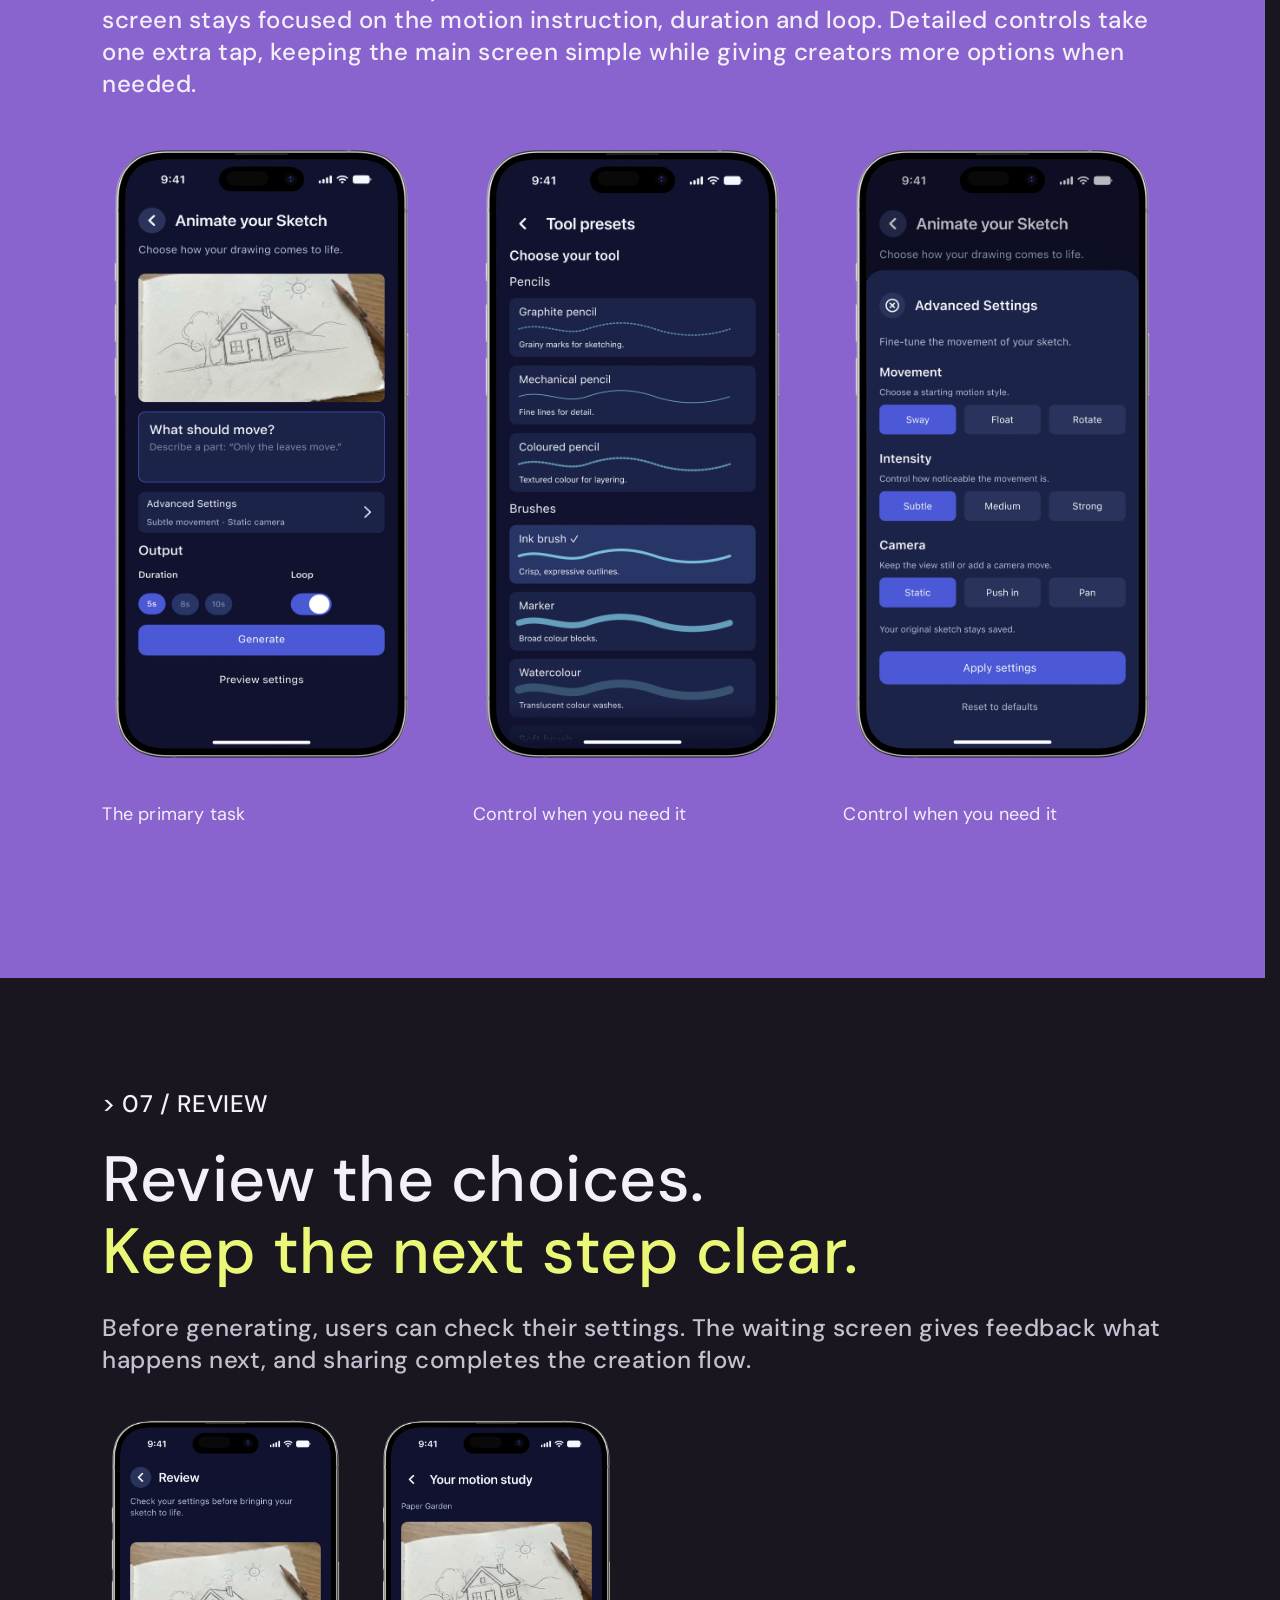
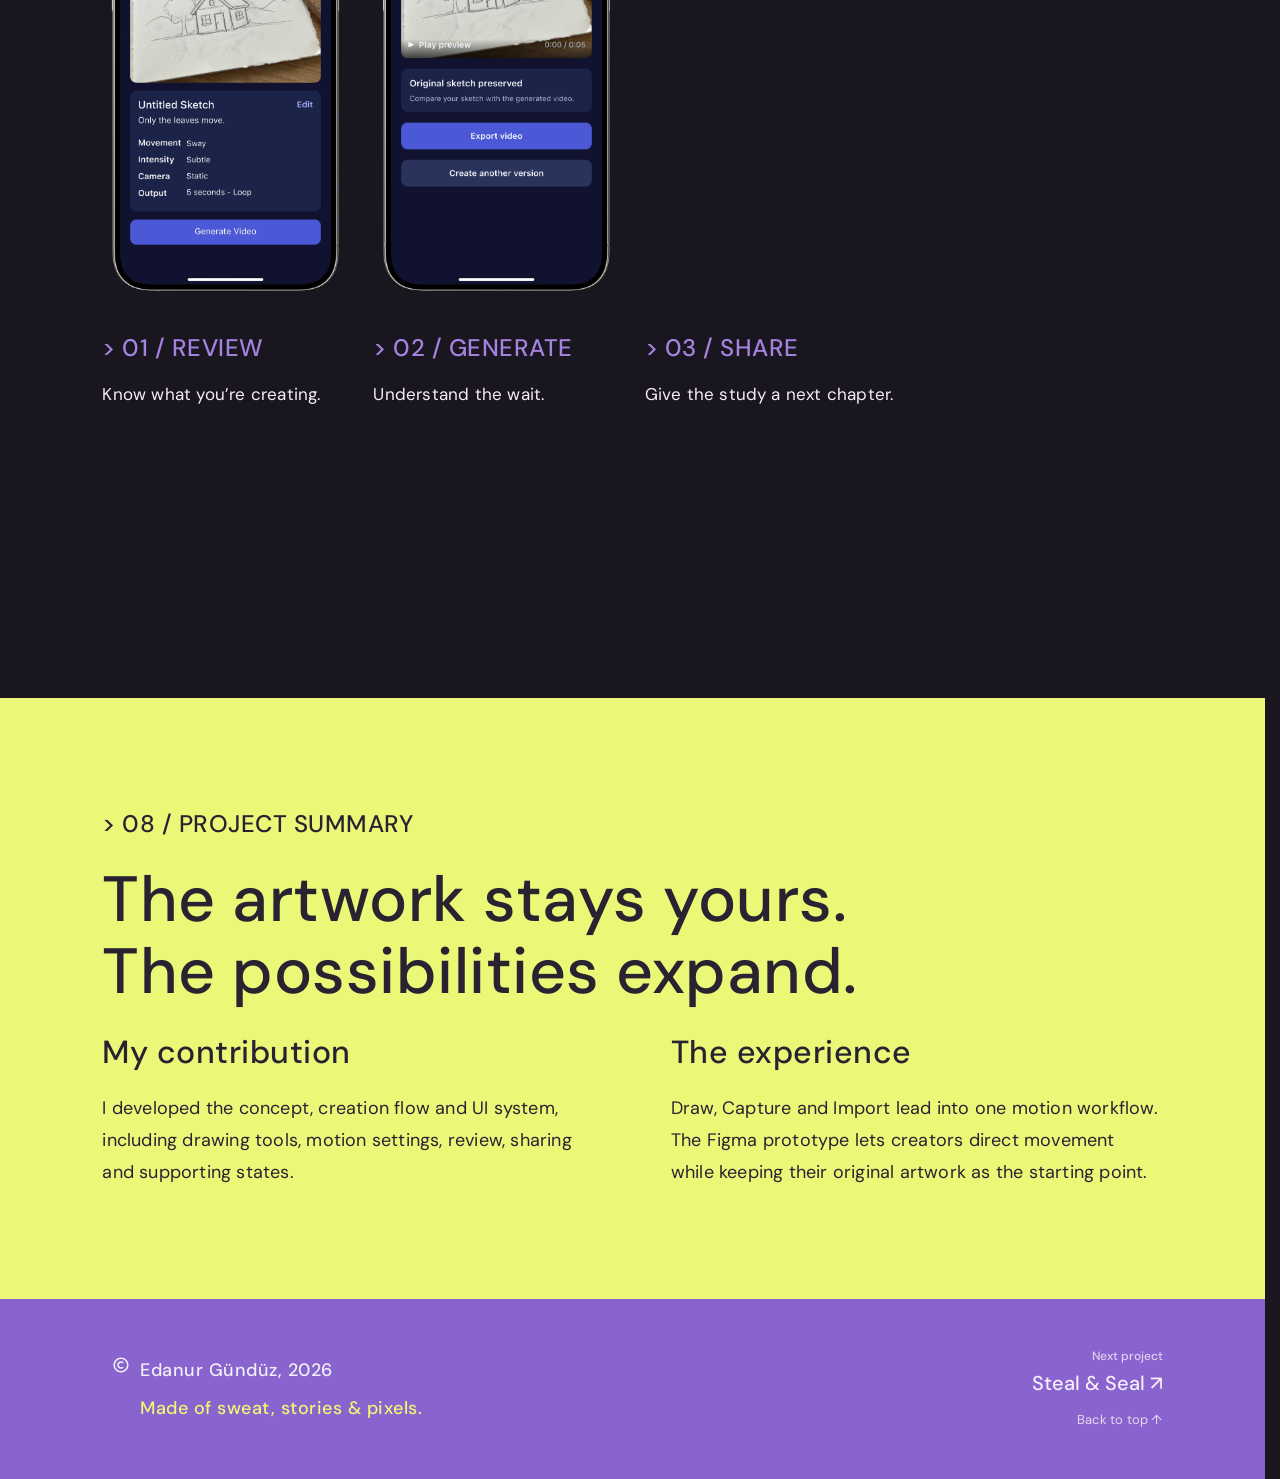
==== commit 2db63d16: "fix 9 ekim" ====
--- a/afterimage-scroll-story.html
+++ b/afterimage-scroll-story.html
@@ -1,6 +1,6 @@
-<!doctype html><html lang="en"><head><meta charset="utf-8"><meta name="viewport" content="width=device-width,initial-scale=1"><meta name="description" content="Afterimage — UX/UI design portfolio by Edanur Gündüz."><title>Afterimage</title><link rel="stylesheet" href="styles/foundations.css?v=20261009-resize2"><link rel="stylesheet" href="styles/figma-layout.css?v=20261009-resize2"><link rel="stylesheet" href="styles/figma-text-current.css?v=20261009-resize2"><link rel="stylesheet" href="styles/website-last.css?v=20261009-resize2"><link rel="stylesheet" href="styles/responsive.css?v=20261009-resize2"></head><body data-page="afterimage"><a class="skip-link" href="#top">Skip to content</a><div class="f15 f38 f41 f42 f193 f377 f390 page-frame case-frame" data-node-id="212:416" data-name="Afterimage — Scroll Story" id="top"><nav class="f7 f15 f38 f41 f47 f51 f89 f191 f194 f205 f368 f377 f385 f422 f429 f491 f507 case-section site-nav" data-node-id="212:417" data-name="Navigation" style="min-height:100px" id="section-212-417"><a class="f377 f385 f570" data-node-id="212:418" href="index.html">Edanur Gündüz</a><p class="f377 f385 f529" data-node-id="212:419">Selected work / Afterimage</p></nav><section class="f38 f41 f180 f191 f368 f375 f377 f385 f507 case-section case-hero" data-node-id="212:420" data-name="00 / Handmade ideas. A new life in motion." style="min-height:890px" id="section-212-420"><video class="hero-video" autoplay="" loop="" muted="" playsinline="" preload="metadata" aria-hidden="true" data-video-key="afterimage"></video><div class="f7 f9 f10 f38 f41 f42 f65 f193 f353 f377 f385 f616" data-node-id="212:421" data-name="Hero story"><p class="f48 f50 f217 f377 f385 f403 f422 f490 f616" data-node-id="212:422">AFTERIMAGE · INDIVIDUAL PROJECT</p><div class="f38 f41 f42 f50 f193 f377 f385 f635" data-node-id="212:423" data-name="Display headline"><p class="f48 f235 f377 f385 f422 f428 f492 f636 large-text" data-node-id="212:424">Handmade ideas.</p><div class="f45 f197 f377 f385 f397 f416 f488 f616 large-text" data-node-id="212:425" role="heading" aria-level="2"><p class="f203 f312">A new life
-</p><p class="f203">in motion.</p></div></div><p class="f46 f51 f219 f377 f385 f402 f418 f489 f594" data-node-id="212:426">Your sketch is the starting point. Afterimage explores how your own artwork can become a short AI-assisted motion study.</p></div></section><section class="f7 f15 f38 f41 f48 f50 f191 f194 f217 f368 f373 f377 f385 f403 f490 f507 case-section context-grid" data-node-id="212:427" data-name="Project context" id="section-212-427"><div class="f38 f41 f42 f54 f193 f377 f385" data-node-id="212:428" data-name="MY ROLE"><p class="f377 f385 f420 f556" data-node-id="212:429">MY ROLE</p><p class="f377 f385 f422 f556" data-node-id="212:430">UX/UI Designer</p></div><div class="f38 f41 f42 f54 f193 f377 f385 f556" data-node-id="212:431" data-name="MY FOCUS"><p class="f377 f385 f420 f556" data-node-id="212:432">MY FOCUS</p><p class="f377 f385 f422 f556" data-node-id="212:433">UX/UI Design</p></div><div class="f38 f41 f42 f54 f193 f377 f385 f556" data-node-id="212:434" data-name="DELIVERABLE"><p class="f377 f385 f420 f556" data-node-id="212:435">CONTEXT</p><p class="f377 f385 f422 f556" data-node-id="212:436">App Design</p></div><div class="f38 f41 f42 f54 f193 f377 f385 f556" data-node-id="212:437" data-name="CONTEXT"><p class="f377 f385 f420 f556" data-node-id="212:438">WHEN</p><p class="f377 f385 f422 f556" data-node-id="212:439">October, 2025</p></div></section><section class="f19 f38 f41 f42 f63 f193 f364 f370 f377 f385 f507 case-section" data-node-id="212:440" data-name="01 / Reframing the starting point" id="section-212-440"><p class="f7 f48 f50 f217 f377 f385 f403 f418 f490 f504" data-node-id="212:441">&gt; 01 / THE STARTING POINT</p><div class="f7 f45 f50 f197 f377 f385 f414 f418 f488 f504 large-text" data-node-id="212:442" role="heading" aria-level="2"><p class="f199 f312">What if AI started
-</p><p class="f199">with something</p></div><div class="f41 f101 f191 f195 f377 f385 f633" data-node-id="212:443"><div class="f1 f43"><div class="f14 f38 f41 f42 f193 f366 f377 f632" data-name="Highlighted question"><p class="f7 f45 f50 f201 f377 f385 f414 f417 f488 f628 large-text" data-node-id="212:444">you already made?</p></div></div></div><p class="f7 f48 f50 f234 f377 f385 f418 f427 f492 f622" data-node-id="212:445">I aimed to help creators animate a sketch, collage or photograph without overwhelming the first step.</p><p class="f7 f48 f50 f234 f377 f385 f418 f427 f492 f622" data-node-id="212:446">I designed the app concept, user flow, creative tools and UI components.</p></section><section class="f21 f38 f41 f42 f63 f93 f193 f364 f370 f377 f385 f507 case-section" data-node-id="212:447" data-name="02 / Three ways in" style="min-height:1170px" id="section-212-447"><p class="f7 f48 f50 f217 f377 f385 f403 f418 f490 f504" data-node-id="212:448">&gt; 02 / INTRODUCTION TO THE APP</p><div class="f7 f45 f50 f197 f377 f385 f412 f418 f488 f504 large-text" data-node-id="212:449" role="heading" aria-level="2"><p class="f229 f312">3 Different ways
-</p><p class="f229">to start a creative journey.</p></div><div class="f38 f41 f55 f165 f191 f377 f385 f504" data-node-id="212:450" data-name="Entry actions and home"><div class="f7 f38 f41 f42 f72 f193 f377 f385 f607" data-node-id="212:451" data-name="Creative starting points"><div class="f38 f41 f42 f60 f193 f377 f385 f607" data-node-id="212:452" data-name="01 / Draw ↗"><p class="f45 f50 f221 f377 f385 f405 f420 f489 f607 large-text" data-node-id="212:453">01 / Draw ↗</p><p class="f47 f51 f231 f377 f385 f418 f424 f491 f595" data-node-id="212:454">Start from a blank canvas. Make a quick sketch of your idea and start your journey.</p></div><div class="f38 f41 f42 f60 f193 f377 f385 f607" data-node-id="212:455" data-name="02 / Capture ↗"><p class="f45 f50 f221 f377 f385 f405 f420 f489 f607 large-text" data-node-id="212:456">02 / Capture ↗</p><p class="f47 f51 f231 f377 f385 f418 f424 f491 f595" data-node-id="212:457">Bring paper into the picture. Photograph something you made and animate it.</p></div><div class="f38 f41 f42 f60 f193 f377 f385 f607" data-node-id="212:458" data-name="03 / Import ↗"><p class="f45 f50 f221 f377 f385 f405 f420 f489 f607 large-text" data-node-id="212:459">03 / Import ↗</p><p class="f47 f51 f231 f377 f385 f418 f424 f491 f595" data-node-id="212:460">Start with an existing image. Explore motion without replacing the original artwork.</p></div></div><div class="f163 f377 f385 f568 image-slot" data-node-id="212:461" data-name="Home / Draw Capture Import"><img alt="HomeDrawCaptureImport" class="f8 f186 f311 f346 f359 f390" src="assets/afterimage/imgHomeDrawCaptureImport.webp" width="1351" height="2800" decoding="async" loading="lazy"></div></div></section><section class="f21 f38 f41 f81 f88 f191 f364 f370 f377 f385 f507 case-section scroll-scene" data-node-id="212:462" data-name="03 / MAKE / Scroll scene" style="min-height:1000px" id="section-212-462"><div class="f38 f41 f42 f169 f191 f195 f377 f385 f602 scene-media" data-node-id="212:463" data-name="Sticky phone / home" style="--asset-ratio:1351/2800"><div class="f168 f377 f385 f575 image-slot" data-node-id="212:464" data-name="Project screen / home"><img alt="HomeDrawCaptureImport" class="f8 f186 f311 f346 f359 f390" src="assets/afterimage/imgHomeDrawCaptureImport.webp" width="1351" height="2800" decoding="async" loading="lazy"></div></div><div class="f38 f41 f42 f67 f193 f377 f385 f600 scene-copy" data-node-id="212:465" data-name="03 / MAKE / Copy"><p class="f7 f48 f50 f217 f377 f385 f403 f420 f490 f600" data-node-id="212:466">&gt; 03 / MAKE</p><div class="f7 f38 f41 f42 f45 f50 f193 f223 f377 f385 f407 f488 f600" data-node-id="212:467" data-name="Story headline" role="heading" aria-level="2"><p class="f377 f385 f422 f600 large-text" data-node-id="212:468">Your canvas.</p><p class="f377 f385 f416 f600 large-text" data-node-id="212:469">Your starting point.</p></div><p class="f7 f48 f50 f217 f377 f385 f403 f423 f490 f593" data-node-id="212:470">The home screen places Draw, Capture and Import first. It asks where the artwork comes from before asking how it should move.</p><div class="f29 f32 f33 f38 f41 f42 f193 f357 f369 f377 f385 f594" data-node-id="212:471" data-name="ShoCo / Story decision note"><p class="f7 f46 f51 f212 f377 f385 f401 f421 f489 f590" data-node-id="I212:471;59:43">Organise the first screen around creative actions.</p></div></div></section><section class="f21 f38 f41 f81 f88 f191 f364 f370 f377 f385 f507 case-section scroll-scene" data-node-id="212:472" data-name="04 / CREATE / Scroll scene" style="min-height:1000px" id="section-212-472"><div class="f38 f41 f42 f67 f193 f377 f385 f600 scene-copy" data-node-id="212:473" data-name="04 / CREATE / Copy"><p class="f7 f48 f50 f217 f377 f385 f403 f420 f490 f600" data-node-id="212:474">&gt; 04 / CREATE</p><div class="f7 f38 f41 f42 f45 f50 f193 f223 f377 f385 f407 f488 f600" data-node-id="212:475" data-name="Story headline" role="heading" aria-level="2"><p class="f377 f385 f422 f600 large-text" data-node-id="212:476">Stay close</p><p class="f377 f385 f416 f600 large-text" data-node-id="212:477">to the sketch.</p></div><p class="f7 f48 f50 f217 f377 f385 f403 f423 f490 f593" data-node-id="212:478">Brush presets, colour, size and opacity sit beside the canvas. A draft can be saved before moving into animation settings.</p><div class="f29 f32 f33 f38 f41 f42 f193 f357 f369 f377 f385 f594" data-node-id="212:479" data-name="ShoCo / Story decision note"><p class="f7 f46 f51 f212 f377 f385 f401 f421 f489 f590" data-node-id="I212:479;59:43">Keep making and editing in one workspace.</p></div></div><div class="f38 f41 f42 f169 f191 f195 f377 f385 f602 scene-media" data-node-id="212:480" data-name="Sticky phone / draw" style="--asset-ratio:1351/2800"><div class="f168 f377 f385 f575 image-slot" data-node-id="212:481" data-name="Project screen / draw"><img alt="ProjectScreenDraw" class="f8 f186 f311 f346 f359 f390" src="assets/afterimage/imgProjectScreenDraw.webp" width="1351" height="2800" decoding="async" loading="lazy"></div></div></section><section class="f21 f38 f41 f81 f88 f191 f364 f370 f377 f385 f507 case-section scroll-scene" data-node-id="212:482" data-name="05 / DIRECT / Scroll scene" style="min-height:1000px" id="section-212-482"><div class="f38 f41 f42 f169 f191 f195 f377 f385 f602 scene-media" data-node-id="212:483" data-name="Sticky phone / motion" style="--asset-ratio:1351/2800"><div class="f168 f377 f385 f575 image-slot" data-node-id="212:484" data-name="Project screen / motion"><img alt="ProjectScreenMotion" class="f8 f186 f311 f346 f359 f390" src="assets/afterimage/imgProjectScreenMotion.webp" width="1351" height="2800" decoding="async" loading="lazy"></div></div><div class="f38 f41 f42 f67 f193 f377 f385 f600 scene-copy" data-node-id="212:485" data-name="05 / DIRECT / Copy"><p class="f7 f48 f50 f217 f377 f385 f403 f420 f490 f600" data-node-id="212:486">&gt; 05 / DIRECT</p><div class="f7 f38 f41 f42 f45 f50 f193 f223 f377 f385 f407 f488 f600" data-node-id="212:487" data-name="Story headline" role="heading" aria-level="2"><p class="f377 f385 f422 f600 large-text" data-node-id="212:488">A little direction.</p><p class="f377 f385 f416 f600 large-text" data-node-id="212:489">A new possibility.</p></div><p class="f7 f48 f50 f217 f377 f385 f403 f423 f490 f593" data-node-id="212:490">“Only the leaves move.” A simple instruction addresses what should move; duration and loop define the output.</p><div class="f29 f32 f33 f38 f41 f42 f193 f357 f369 f377 f385 f594" data-node-id="212:491" data-name="ShoCo / Story decision note"><p class="f7 f46 f51 f212 f377 f385 f401 f421 f489 f590" data-node-id="I212:491;59:43">Make the first motion choice specific and approachable.</p></div></div></section><section class="f19 f38 f41 f42 f63 f100 f193 f364 f370 f377 f385 f507 case-section" data-node-id="212:492" data-name="06 / The key iteration" style="min-height:1340px" id="section-212-492"><p class="f7 f48 f50 f217 f377 f385 f403 f418 f490 f504" data-node-id="212:493">&gt; 06 / THE KEY ITERATION</p><div class="f7 f45 f50 f197 f377 f385 f413 f418 f488 f504 large-text" data-node-id="212:494" role="heading" aria-level="2"><p class="f230 f312">Less on the screen.
-</p><p class="f230">More room to create.</p></div><p class="f7 f48 f50 f234 f313 f377 f385 f418 f427 f492 f634" data-node-id="212:495">I moved movement, intensity and camera controls into an advanced sheet. The main screen stays focused on the motion instruction, duration and loop. Detailed controls take one extra tap, keeping the main screen simple while giving creators more options when needed.</p><div class="f38 f41 f57 f167 f193 f195 f377 f385 f504" data-node-id="212:496" data-name="Main screen and advanced sheet"><div class="f38 f41 f42 f62 f193 f377 f385 f562" data-node-id="212:497" data-name="The primary task"><div class="f159 f377 f385 f562 image-slot" data-node-id="212:498" data-name="The primary task"><img alt="ProjectScreenMotion" class="f8 f186 f311 f346 f359 f390" src="assets/afterimage/imgProjectScreenMotion.webp" width="1351" height="2800" decoding="async" loading="lazy"></div><p class="f7 f47 f51 f208 f377 f385 f418 f424 f491 f562" data-node-id="212:499">The primary task</p></div><div class="f38 f41 f42 f62 f193 f377 f385 f562" data-node-id="212:500" data-name="Control when you need it"><div class="f159 f377 f385 f562 image-slot" data-node-id="212:501" data-name="Control when you need it"><img alt="ControlWhenYouNeedIt" class="f8 f186 f311 f346 f359 f390" src="assets/afterimage/imgControlWhenYouNeedIt.webp" width="1351" height="2800" decoding="async" loading="lazy"></div><p class="f7 f47 f51 f208 f377 f385 f418 f424 f491 f562" data-node-id="212:502">Control when you need it</p></div><div class="f38 f41 f42 f62 f193 f377 f385 f562" data-node-id="212:503" data-name="Control when you need it"><div class="f159 f377 f385 f562 image-slot" data-node-id="212:504" data-name="Control when you need it"><img alt="ControlWhenYouNeedIt1" class="f8 f186 f311 f346 f359 f390" src="assets/afterimage/imgControlWhenYouNeedIt1.webp" width="1351" height="2800" decoding="async" loading="lazy"></div><p class="f7 f47 f51 f208 f377 f385 f418 f424 f491 f562" data-node-id="212:505">Control when you need it</p></div></div></section><section class="f15 f38 f41 f42 f63 f97 f193 f364 f370 f377 f385 f507 case-section" data-node-id="212:506" data-name="07 / Close the creative loop" style="min-height:1320px" id="section-212-506"><p class="f7 f48 f50 f217 f377 f385 f403 f422 f490 f504" data-node-id="212:507">&gt; 07 / REVIEW</p><div class="f7 f38 f41 f42 f45 f50 f193 f229 f377 f385 f412 f488 f504" data-node-id="212:508" data-name="Closing headline" role="heading" aria-level="2"><p class="f377 f385 f422 f504 large-text" data-node-id="212:509">Review the choices.</p><p class="f377 f385 f416 f504 large-text" data-node-id="212:510">Keep the next step clear.</p></div><p class="f7 f48 f50 f234 f313 f377 f385 f423 f427 f492 f634" data-node-id="212:511">Before generating, users can check their settings. The waiting screen gives feedback what happens next, and sharing completes the creation flow.</p><div class="f38 f41 f191 f194 f377 f385 f635" data-node-id="212:512" data-name="Review Generate Share"><div class="f38 f41 f42 f59 f172 f191 f195 f377 f385 f562" data-node-id="212:513" data-name="Know what you’re creating."><div class="f158 f377 f385 f548 image-slot" data-node-id="212:514" data-name="Know what you’re creating."><img alt="KnowWhatYoureCreating" class="f8 f186 f311 f346 f359 f390" src="assets/afterimage/imgKnowWhatYoureCreating.webp" width="1351" height="2800" decoding="async" loading="lazy"></div><p class="f7 f48 f50 f217 f377 f385 f403 f420 f490 f562" data-node-id="212:515">&gt; 01 / REVIEW</p><p class="f7 f46 f51 f206 f377 f385 f400 f422 f489 f562" data-node-id="212:516">Know what you’re creating.</p></div><div class="f38 f41 f42 f59 f172 f191 f195 f377 f385 f562" data-node-id="212:517" data-name="Understand the wait."><div class="f157 f377 f385 f546" data-node-id="212:518" data-name="Understand the wait."><div class="f8 f186 f351 f359 image-slot"><img alt="UnderstandTheWait" class="f8 f181 f236 f311 f451 f635" src="assets/afterimage/imgUnderstandTheWait.webp" width="1351" height="2800" decoding="async" loading="lazy"></div></div><p class="f7 f48 f50 f217 f377 f385 f403 f420 f490 f562" data-node-id="212:519">&gt; 02 / GENERATE</p><p class="f7 f46 f51 f206 f377 f385 f400 f422 f489 f562" data-node-id="212:520">Understand the wait.</p></div><div class="f38 f41 f42 f59 f172 f193 f195 f377 f385" data-node-id="212:521" data-name="Give the study a next chapter."><div class="f38 f41 f56 f193 f377 f385" data-node-id="212:522"><div class="f158 f377 f385 f546 image-slot" data-node-id="212:523" data-name="Give the study a next chapter."><img alt="GiveTheStudyANextChapter" class="f8 f186 f311 f346 f359 f390" src="assets/afterimage/imgGiveTheStudyANextChapter.webp" width="1351" height="2800" decoding="async" loading="lazy"></div><div class="f158 f377 f385 f548 image-slot" data-node-id="212:524" data-name="Give the study a next chapter."><img alt="GiveTheStudyANextChapter1" class="f8 f186 f311 f346 f359 f390" src="assets/afterimage/imgGiveTheStudyANextChapter1.webp" width="1351" height="2800" decoding="async" loading="lazy"></div></div><p class="f7 f48 f50 f217 f377 f385 f403 f420 f490 f562" data-node-id="212:525">&gt; 03 / SHARE</p><p class="f7 f46 f51 f206 f377 f385 f400 f422 f489 f562" data-node-id="212:526">Give the study a next chapter.</p></div></div></section><section class="f7 f14 f38 f41 f42 f63 f193 f364 f370 f377 f385 f417 f507 case-section" data-node-id="212:527" data-name="08 / Outcome &amp; reflection" id="section-212-527"><p class="f48 f50 f217 f377 f385 f403 f490 f504" data-node-id="212:528">&gt; 08 / PROJECT SUMMARY</p><div class="f45 f50 f197 f377 f385 f409 f488 f504 large-text" data-node-id="212:529" role="heading" aria-level="2"><p class="f227 f312">The artwork stays yours.
-</p><p class="f227">The possibilities expand.</p></div><div class="f38 f41 f52 f193 f377 f385" data-node-id="212:530" data-name="Results and next steps"><div class="f38 f41 f42 f62 f193 f377 f385 f589" data-node-id="212:531" data-name="What I designed"><p class="f45 f50 f216 f377 f385 f404 f489 f596" data-node-id="212:532">My contribution</p><p class="f47 f51 f215 f377 f385 f424 f491 f590" data-node-id="212:533">I developed the concept, creation flow and UI system, including drawing tools, motion settings, review, sharing and supporting states.</p></div><div class="f38 f41 f42 f62 f193 f377 f385 f584" data-node-id="212:534" data-name="What I would test next"><p class="f45 f50 f216 f377 f385 f404 f489 f596" data-node-id="212:535">The experience</p><p class="f47 f51 f215 f377 f385 f424 f491 f591" data-node-id="212:536">Draw, Capture and Import lead into one motion workflow. The Figma prototype lets creators direct movement while keeping their original artwork as the starting point.</p></div></div></section><footer class="f19 f38 f41 f104 f191 f194 f364 f377 f385 f507 case-section site-footer" data-node-id="212:538" data-name="Footer" style="min-height:180px" id="section-212-538"><div class="f38 f41 f54 f193 f195 f352 f377 f385" data-node-id="220:840"><div class="f377 f385 f387 image-slot" data-node-id="220:841" data-name="bx:copyright"><img alt="BxCopyright" class="f8 f23 f186 f311 f390" src="assets/afterimage/imgBxCopyright.svg"></div><div class="f7 f38 f41 f42 f48 f50 f54 f193 f195 f234 f377 f385 f427 f492 f636" data-node-id="220:844"><p class="f377 f385 f418" data-node-id="220:845">Edanur Gündüz, 2026</p><p class="f377 f385 f393" data-node-id="220:846">Made of sweat, stories &amp; pixels.</p></div></div><a class="f7 f46 f51 f213 f377 f385 f403 f422 f489 f522" data-node-id="212:544" href="#top" aria-label="Back to top">Back to top ↑</a></footer></div><script src="scripts/site.js?v=20261009-resize2" defer></script></body></html>+<!doctype html><html lang="en"><head><meta charset="utf-8"><meta name="viewport" content="width=device-width,initial-scale=1"><meta name="description" content="Afterimage — UX/UI design portfolio by Edanur Gündüz."><title>Afterimage</title><link rel="stylesheet" href="styles/foundations.css?v=20261009-design2"><link rel="stylesheet" href="styles/figma-layout.css?v=20261009-design2"><link rel="stylesheet" href="styles/figma-text-current.css?v=20261009-design2"><link rel="stylesheet" href="styles/website-last.css?v=20261009-design2"><link rel="stylesheet" href="styles/responsive.css?v=20261009-design2"></head><body data-page="afterimage"><a class="skip-link" href="#top">Skip to content</a><div class="f10 f37 f40 f41 f191 f359 f371 page-frame case-frame" data-node-id="212:416" data-name="Afterimage — Scroll Story" id="top"><nav class="f7 f10 f37 f40 f46 f49 f88 f189 f192 f200 f348 f359 f366 f396 f397 f459 f475 case-section site-nav" data-node-id="212:417" data-name="Navigation" style="min-height:100px" id="section-212-417"><a class="f359 f366 f539" data-node-id="212:418" href="index.html">Edanur Gündüz</a><p class="f359 f366 f497" data-node-id="212:419">Selected work / Afterimage</p></nav><section class="f37 f40 f179 f189 f348 f357 f359 f366 f475 case-section case-hero" data-node-id="212:420" data-name="00 / Handmade ideas. A new life in motion." style="min-height:890px" id="section-212-420"><video class="hero-video" autoplay="" loop="" muted="" playsinline="" preload="metadata" aria-hidden="true" data-video-key="afterimage"></video><div class="f7 f9 f21 f37 f40 f41 f64 f191 f333 f359 f366 f589" data-node-id="212:421" data-name="Hero story"><p class="f44 f48 f208 f359 f366 f383 f396 f460 f589" data-node-id="212:422">AFTERIMAGE · INDIVIDUAL PROJECT</p><div class="f37 f40 f41 f48 f191 f359 f366 f599" data-node-id="212:423" data-name="Display headline"><p class="f44 f215 f359 f366 f396 f402 f460 f600 large-text" data-node-id="212:424">Handmade ideas.</p><div class="f44 f195 f359 f366 f378 f394 f458 f589 large-text" data-node-id="212:425" role="heading" aria-level="2"><p class="f198 f292">A new life
+</p><p class="f198">in motion.</p></div></div><p class="f45 f49 f210 f359 f366 f382 f395 f459 f566" data-node-id="212:426">Your sketch is the starting point. Afterimage explores how your own artwork can become a short AI-assisted motion study.</p></div></section><section class="f7 f10 f37 f40 f44 f48 f189 f192 f208 f348 f355 f359 f366 f383 f460 f475 case-section context-grid" data-node-id="212:427" data-name="Project context" id="section-212-427"><div class="f37 f40 f41 f52 f191 f359 f366" data-node-id="212:428" data-name="MY ROLE"><p class="f359 f366 f389 f525" data-node-id="212:429">MY ROLE</p><p class="f359 f366 f396 f525" data-node-id="212:430">UX/UI Designer</p></div><div class="f37 f40 f41 f52 f191 f359 f366 f525" data-node-id="212:431" data-name="MY FOCUS"><p class="f359 f366 f389 f525" data-node-id="212:432">MY FOCUS</p><p class="f359 f366 f396 f525" data-node-id="212:433">UX/UI Design</p></div><div class="f37 f40 f41 f52 f191 f359 f366 f525" data-node-id="212:434" data-name="DELIVERABLE"><p class="f359 f366 f389 f525" data-node-id="212:435">CONTEXT</p><p class="f359 f366 f396 f525" data-node-id="212:436">App Design</p></div><div class="f37 f40 f41 f52 f191 f359 f366 f525" data-node-id="212:437" data-name="CONTEXT"><p class="f359 f366 f389 f525" data-node-id="212:438">WHEN</p><p class="f359 f366 f396 f525" data-node-id="212:439">October, 2025</p></div></section><section class="f15 f37 f40 f41 f62 f191 f344 f351 f359 f366 f475 case-section" data-node-id="212:440" data-name="01 / Reframing the starting point" id="section-212-440"><p class="f7 f44 f48 f208 f359 f366 f383 f395 f460 f472" data-node-id="212:441">&gt; 01 / THE STARTING POINT</p><div class="f7 f44 f48 f195 f359 f366 f395 f402 f460 f472 large-text" data-node-id="212:442" role="heading" aria-level="2"><p class="f215 f292">What if AI started
+</p><p class="f215">with something</p></div><div class="f40 f180 f189 f193 f359 f366 f573" data-node-id="212:443"><div class="f1 f42"><div class="f20 f37 f40 f41 f191 f346 f359 f572" data-name="Highlighted question"><p class="f7 f44 f48 f215 f359 f366 f388 f402 f460 f600 large-text" data-node-id="212:444">you already made?</p></div></div></div><p class="f7 f44 f48 f212 f359 f366 f395 f400 f460 f592" data-node-id="212:445">I aimed to help creators animate a sketch, collage or photograph without overwhelming the first step.</p><p class="f7 f44 f48 f212 f359 f366 f395 f400 f460 f592" data-node-id="212:446">I designed the app concept, user flow, creative tools and UI components.</p></section><section class="f11 f37 f40 f41 f62 f92 f191 f344 f351 f359 f366 f475 case-section" data-node-id="212:447" data-name="02 / Three ways in" style="min-height:1170px" id="section-212-447"><p class="f7 f44 f48 f208 f359 f366 f383 f395 f460 f472" data-node-id="212:448">&gt; 02 / INTRODUCTION TO THE APP</p><div class="f7 f44 f48 f195 f359 f366 f395 f402 f460 f472 large-text" data-node-id="212:449" role="heading" aria-level="2"><p class="f215 f292">3 Different ways
+</p><p class="f215">to start a creative journey.</p></div><div class="f37 f40 f53 f162 f189 f359 f366 f472" data-node-id="212:450" data-name="Entry actions and home"><div class="f7 f37 f40 f41 f44 f48 f71 f191 f359 f366 f460 f583" data-node-id="212:451" data-name="Creative starting points"><div class="f37 f40 f41 f59 f191 f359 f366 f583" data-node-id="212:452" data-name="01 / Draw ↗"><p class="f213 f359 f366 f389 f401 f583 large-text" data-node-id="212:453">01 / Draw ↗</p><p class="f208 f359 f366 f395 f399 f569" data-node-id="212:454">Start from a blank canvas. Make a quick sketch of your idea and start your journey.</p></div><div class="f37 f40 f41 f59 f191 f359 f366 f583" data-node-id="212:455" data-name="02 / Capture ↗"><p class="f213 f359 f366 f389 f401 f583 large-text" data-node-id="212:456">02 / Capture ↗</p><p class="f208 f359 f366 f395 f399 f569" data-node-id="212:457">Bring paper into the picture. Photograph something you made and animate it.</p></div><div class="f37 f40 f41 f59 f191 f359 f366 f583" data-node-id="212:458" data-name="03 / Import ↗"><p class="f213 f359 f366 f389 f401 f583 large-text" data-node-id="212:459">03 / Import ↗</p><p class="f208 f359 f366 f395 f399 f569" data-node-id="212:460">Start with an existing image. Explore motion without replacing the original artwork.</p></div></div><div class="f160 f359 f366 f537 image-slot" data-node-id="212:461" data-name="Home / Draw Capture Import"><img alt="HomeDrawCaptureImport" class="f8 f184 f291 f326 f339 f371" src="assets/afterimage/imgHomeDrawCaptureImport.webp?v=20261009-design2" width="1351" height="2800" decoding="async" loading="lazy"></div></div></section><section class="f11 f37 f40 f80 f87 f189 f344 f351 f359 f366 f475 case-section scroll-scene" data-node-id="212:462" data-name="03 / MAKE / Scroll scene" style="min-height:1000px" id="section-212-462"><div class="f37 f40 f41 f166 f189 f193 f359 f366 f578 scene-media" data-node-id="212:463" data-name="Sticky phone / home" style="--asset-ratio:1351/2800"><div class="f165 f359 f366 f544 image-slot" data-node-id="212:464" data-name="Project screen / home"><img alt="HomeDrawCaptureImport" class="f8 f184 f291 f326 f339 f371" src="assets/afterimage/imgHomeDrawCaptureImport.webp?v=20261009-design2" width="1351" height="2800" decoding="async" loading="lazy"></div></div><div class="f37 f40 f41 f66 f191 f359 f366 f576 scene-copy" data-node-id="212:465" data-name="03 / MAKE / Copy"><p class="f7 f44 f48 f208 f359 f366 f383 f389 f460 f576" data-node-id="212:466">&gt; 03 / MAKE</p><div class="f7 f37 f40 f41 f44 f48 f191 f215 f359 f366 f402 f460 f576" data-node-id="212:467" data-name="Story headline"><p class="f359 f366 f396 f576 large-text" data-node-id="212:468">Your canvas.</p><p class="f359 f366 f394 f576 large-text" data-node-id="212:469">Your starting point.</p></div><p class="f7 f44 f48 f212 f359 f366 f392 f400 f460 f565" data-node-id="212:470">The home screen places Draw, Capture and Import first. It asks where the artwork comes from before asking how it should move.</p><div class="f28 f32 f33 f37 f40 f41 f191 f337 f350 f359 f366 f566" data-node-id="212:471" data-name="ShoCo / Story decision note"><p class="f7 f44 f48 f208 f359 f366 f383 f393 f460 f561" data-node-id="I212:471;59:43">Organise the first screen around creative actions.</p></div></div></section><section class="f11 f37 f40 f80 f87 f189 f344 f351 f359 f366 f475 case-section scroll-scene" data-node-id="212:472" data-name="04 / CREATE / Scroll scene" style="min-height:1000px" id="section-212-472"><div class="f37 f40 f41 f66 f191 f359 f366 f576 scene-copy" data-node-id="212:473" data-name="04 / CREATE / Copy"><p class="f7 f44 f48 f208 f359 f366 f383 f389 f460 f576" data-node-id="212:474">&gt; 04 / CREATE</p><div class="f7 f37 f40 f41 f44 f48 f191 f215 f359 f366 f402 f460 f576" data-node-id="212:475" data-name="Story headline"><p class="f359 f366 f396 f576 large-text" data-node-id="212:476">Stay close</p><p class="f359 f366 f394 f576 large-text" data-node-id="212:477">to the sketch.</p></div><p class="f7 f44 f48 f212 f359 f366 f392 f400 f460 f565" data-node-id="212:478">Brush presets, colour, size and opacity sit beside the canvas. A draft can be saved before moving into animation settings.</p><div class="f28 f32 f33 f37 f40 f41 f191 f337 f350 f359 f366 f566" data-node-id="212:479" data-name="ShoCo / Story decision note"><p class="f7 f44 f48 f208 f359 f366 f383 f393 f460 f561" data-node-id="I212:479;59:43">Keep making and editing in one workspace.</p></div></div><div class="f37 f40 f41 f166 f189 f193 f359 f366 f578 scene-media" data-node-id="212:480" data-name="Sticky phone / draw" style="--asset-ratio:1351/2800"><div class="f165 f359 f366 f544 image-slot" data-node-id="212:481" data-name="Project screen / draw"><img alt="ProjectScreenDraw" class="f8 f184 f291 f326 f339 f371" src="assets/afterimage/imgProjectScreenDraw.webp?v=20261009-design2" width="1351" height="2800" decoding="async" loading="lazy"></div></div></section><section class="f11 f37 f40 f80 f87 f189 f344 f351 f359 f366 f475 case-section scroll-scene" data-node-id="212:482" data-name="05 / DIRECT / Scroll scene" style="min-height:1000px" id="section-212-482"><div class="f37 f40 f41 f166 f189 f193 f359 f366 f578 scene-media" data-node-id="212:483" data-name="Sticky phone / motion" style="--asset-ratio:1351/2800"><div class="f165 f359 f366 f544 image-slot" data-node-id="212:484" data-name="Project screen / motion"><img alt="ProjectScreenMotion" class="f8 f184 f291 f326 f339 f371" src="assets/afterimage/imgProjectScreenMotion.webp?v=20261009-design2" width="1351" height="2800" decoding="async" loading="lazy"></div></div><div class="f37 f40 f41 f66 f191 f359 f366 f576 scene-copy" data-node-id="212:485" data-name="05 / DIRECT / Copy"><p class="f7 f44 f48 f208 f359 f366 f383 f389 f460 f576" data-node-id="212:486">&gt; 05 / DIRECT</p><div class="f7 f37 f40 f41 f44 f48 f191 f215 f359 f366 f402 f460 f576" data-node-id="212:487" data-name="Story headline"><p class="f359 f366 f396 f576 large-text" data-node-id="212:488">A little direction.</p><p class="f359 f366 f394 f576 large-text" data-node-id="212:489">A new possibility.</p></div><p class="f7 f44 f48 f212 f359 f366 f392 f400 f460 f565" data-node-id="212:490">“Only the leaves move.” A simple instruction addresses what should move; duration and loop define the output.</p><div class="f28 f32 f33 f37 f40 f41 f191 f337 f350 f359 f366 f566" data-node-id="212:491" data-name="ShoCo / Story decision note"><p class="f7 f44 f48 f208 f359 f366 f383 f393 f460 f561" data-node-id="I212:491;59:43">Make the first motion choice specific and approachable.</p></div></div></section><section class="f15 f37 f40 f41 f62 f96 f191 f344 f351 f359 f366 f475 case-section" data-node-id="212:492" data-name="06 / The key iteration" style="min-height:1340px" id="section-212-492"><p class="f7 f44 f48 f208 f359 f366 f383 f395 f460 f472" data-node-id="212:493">&gt; 06 / THE KEY ITERATION</p><div class="f7 f44 f48 f195 f359 f366 f395 f402 f460 f472 large-text" data-node-id="212:494" role="heading" aria-level="2"><p class="f215 f292">Less on the screen.
+</p><p class="f215">More room to create.</p></div><p class="f7 f44 f48 f208 f293 f359 f366 f395 f399 f460 f598" data-node-id="212:495">I moved movement, intensity and camera controls into an advanced sheet. The main screen stays focused on the motion instruction, duration and loop. Detailed controls take one extra tap, keeping the main screen simple while giving creators more options when needed.</p><div class="f37 f40 f56 f164 f191 f193 f359 f366 f472" data-node-id="212:496" data-name="Main screen and advanced sheet"><div class="f37 f40 f41 f61 f191 f359 f366 f531" data-node-id="212:497" data-name="The primary task"><div class="f156 f359 f366 f531 image-slot" data-node-id="212:498" data-name="The primary task"><img alt="ProjectScreenMotion" class="f8 f184 f291 f326 f339 f371" src="assets/afterimage/imgProjectScreenMotion.webp?v=20261009-design2" width="1351" height="2800" decoding="async" loading="lazy"></div><p class="f7 f46 f49 f202 f359 f366 f395 f398 f459 f531" data-node-id="212:499">The primary task</p></div><div class="f37 f40 f41 f61 f191 f359 f366 f531" data-node-id="212:500" data-name="Control when you need it"><div class="f156 f359 f366 f531 image-slot" data-node-id="212:501" data-name="Control when you need it"><img alt="ControlWhenYouNeedIt" class="f8 f184 f291 f326 f339 f371" src="assets/afterimage/imgControlWhenYouNeedIt.webp?v=20261009-design2" width="1351" height="2800" decoding="async" loading="lazy"></div><p class="f7 f46 f49 f202 f359 f366 f395 f398 f459 f531" data-node-id="212:502">Control when you need it</p></div><div class="f37 f40 f41 f61 f191 f359 f366 f531" data-node-id="212:503" data-name="Control when you need it"><div class="f156 f359 f366 f531 image-slot" data-node-id="212:504" data-name="Control when you need it"><img alt="ControlWhenYouNeedIt1" class="f8 f184 f291 f326 f339 f371" src="assets/afterimage/imgControlWhenYouNeedIt1.webp?v=20261009-design2" width="1351" height="2800" decoding="async" loading="lazy"></div><p class="f7 f46 f49 f202 f359 f366 f395 f398 f459 f531" data-node-id="212:505">Control when you need it</p></div></div></section><section class="f10 f37 f40 f41 f62 f94 f191 f344 f351 f359 f366 f475 case-section" data-node-id="212:506" data-name="07 / Close the creative loop" style="min-height:1320px" id="section-212-506"><p class="f7 f44 f48 f208 f359 f366 f383 f396 f460 f472" data-node-id="212:507">&gt; 07 / REVIEW</p><div class="f7 f37 f40 f41 f44 f48 f191 f215 f359 f366 f402 f460 f472" data-node-id="212:508" data-name="Closing headline"><p class="f359 f366 f396 f472 large-text" data-node-id="212:509">Review the choices.</p><p class="f359 f366 f394 f472 large-text" data-node-id="212:510">Keep the next step clear.</p></div><p class="f7 f44 f48 f208 f293 f359 f366 f392 f399 f460 f598" data-node-id="212:511">Before generating, users can check their settings. The waiting screen gives feedback what happens next, and sharing completes the creation flow.</p><div class="f37 f40 f189 f192 f359 f366 f599" data-node-id="212:512" data-name="Review Generate Share"><div class="f37 f40 f41 f58 f169 f189 f193 f359 f366 f531" data-node-id="212:513" data-name="Know what you’re creating."><div class="f155 f359 f366 f516 image-slot" data-node-id="212:514" data-name="Know what you’re creating."><img alt="KnowWhatYoureCreating" class="f8 f184 f291 f326 f339 f371" src="assets/afterimage/imgKnowWhatYoureCreating.webp?v=20261009-design2" width="1351" height="2800" decoding="async" loading="lazy"></div><p class="f7 f44 f48 f208 f359 f366 f383 f389 f460 f531" data-node-id="212:515">&gt; 01 / REVIEW</p><p class="f7 f45 f49 f201 f359 f366 f380 f396 f459 f531" data-node-id="212:516">Know what you’re creating.</p></div><div class="f37 f40 f41 f58 f169 f189 f193 f359 f366 f531" data-node-id="212:517" data-name="Understand the wait."><div class="f154 f359 f366 f514" data-node-id="212:518" data-name="Understand the wait."><div class="f8 f184 f331 f339 image-slot"><img alt="UnderstandTheWait" class="f8 f181 f218 f291 f424 f599" src="assets/afterimage/imgUnderstandTheWait.webp?v=20261009-design2" width="1351" height="2800" decoding="async" loading="lazy"></div></div><p class="f7 f44 f48 f208 f359 f366 f383 f389 f460 f531" data-node-id="212:519">&gt; 02 / GENERATE</p><p class="f7 f45 f49 f201 f359 f366 f380 f396 f459 f531" data-node-id="212:520">Understand the wait.</p></div><div class="f37 f40 f41 f58 f169 f191 f193 f359 f366" data-node-id="212:521" data-name="Give the study a next chapter."><div class="f37 f40 f55 f191 f359 f366" data-node-id="212:522"><div class="f155 f359 f366 f514 image-slot" data-node-id="212:523" data-name="Give the study a next chapter."><img alt="GiveTheStudyANextChapter" class="f8 f184 f291 f326 f339 f371" src="assets/afterimage/imgGiveTheStudyANextChapter.webp?v=20261009-design2" width="1351" height="2800" decoding="async" loading="lazy"></div><div class="f155 f359 f366 f516 image-slot" data-node-id="212:524" data-name="Give the study a next chapter."><img alt="GiveTheStudyANextChapter1" class="f8 f184 f291 f326 f339 f371" src="assets/afterimage/imgGiveTheStudyANextChapter1.webp?v=20261009-design2" width="1351" height="2800" decoding="async" loading="lazy"></div></div><p class="f7 f44 f48 f208 f359 f366 f383 f389 f460 f531" data-node-id="212:525">&gt; 03 / SHARE</p><p class="f7 f45 f49 f201 f359 f366 f380 f396 f459 f531" data-node-id="212:526">Give the study a next chapter.</p></div></div></section><section class="f7 f20 f37 f40 f41 f62 f191 f344 f351 f359 f366 f388 f475 case-section" data-node-id="212:527" data-name="08 / Outcome &amp; reflection" id="section-212-527"><p class="f44 f48 f208 f359 f366 f383 f460 f472" data-node-id="212:528">&gt; 08 / PROJECT SUMMARY</p><div class="f44 f48 f195 f359 f366 f402 f460 f472 large-text" data-node-id="212:529" role="heading" aria-level="2"><p class="f215 f292">The artwork stays yours.
+</p><p class="f215">The possibilities expand.</p></div><div class="f37 f40 f50 f191 f359 f366" data-node-id="212:530" data-name="Results and next steps"><div class="f37 f40 f41 f61 f191 f359 f366 f560" data-node-id="212:531" data-name="What I designed"><p class="f44 f48 f212 f359 f366 f400 f460 f570" data-node-id="212:532">My contribution</p><p class="f46 f49 f207 f359 f366 f398 f459 f561" data-node-id="212:533">I developed the concept, creation flow and UI system, including drawing tools, motion settings, review, sharing and supporting states.</p></div><div class="f37 f40 f41 f61 f191 f359 f366 f555" data-node-id="212:534" data-name="What I would test next"><p class="f44 f48 f212 f359 f366 f400 f460 f570" data-node-id="212:535">The experience</p><p class="f46 f49 f207 f359 f366 f398 f459 f562" data-node-id="212:536">Draw, Capture and Import lead into one motion workflow. The Figma prototype lets creators direct movement while keeping their original artwork as the starting point.</p></div></div></section><footer class="f15 f37 f40 f100 f189 f192 f344 f359 f366 f475 case-section site-footer" data-node-id="212:538" data-name="Footer" style="min-height:180px" id="section-212-538"><div class="f37 f40 f52 f191 f193 f332 f359 f366" data-node-id="220:840"><div class="f359 f366 f368 image-slot" data-node-id="220:841" data-name="bx:copyright"><img alt="BxCopyright" class="f8 f23 f184 f291 f371" src="assets/afterimage/imgBxCopyright.svg?v=20261009-design2"></div><div class="f7 f37 f40 f41 f44 f48 f52 f191 f193 f208 f359 f366 f399 f460 f600" data-node-id="220:844"><p class="f359 f366 f395" data-node-id="220:845">Edanur Gündüz, 2026</p><p class="f359 f366 f374" data-node-id="220:846">Made of sweat, stories &amp; pixels.</p></div></div><a class="f7 f45 f49 f206 f359 f366 f383 f396 f459 f490" data-node-id="212:544" href="#top" aria-label="Back to top">Back to top ↑</a></footer></div><script src="scripts/site.js?v=20261009-design2" defer></script></body></html>
--- a/styles/figma-layout.css
+++ b/styles/figma-layout.css
@@ -8,632 +8,596 @@
 .f7{overflow-wrap:break-word}
 .f8{position:absolute}
 .f9{backdrop-filter:blur(7.2px)}
-.f10{background:rgba(32,27,42,0.5)}
-.f11{background:rgba(84,101,255,0.16)}
-.f12{background:var(--color-accent-default,#af94ce)}
-.f13{background:var(--color-accent-hover,#bfa7db)}
-.f14{background:var(--color-accent-lime,#ebf777)}
-.f15{background:var(--color-background-default,#191620)}
-.f16{background:var(--color-background-hover,#332a40)}
-.f17{background:var(--color-background-surface,#262030)}
-.f18{background:var(--color-palette-deep-plum,#51416d)}
-.f19{background:var(--color-palette-iris-purple,#8964cf)}
-.f20{background:var(--color-palette-matte-mint,#a4ccc7)}
-.f21{background:var(--shoco-journey,#201b2a)}
-.f22{background:var(--shoco-lilac,#bea7de)}
+.f10{background:#191620}
+.f11{background:#201b2a}
+.f12{background:#262030}
+.f13{background:#332a40}
+.f14{background:#51416d}
+.f15{background:#8964cf}
+.f16{background:#a4ccc7}
+.f17{background:#af94ce}
+.f18{background:#bea7de}
+.f19{background:#bfa7db}
+.f20{background:#ebf777}
+.f21{background:rgba(32,27,42,0.5)}
+.f22{background:rgba(84,101,255,0.16)}
 .f23{display:block}
 .f24{border-width:1px}
 .f25{border-width:2px}
 .f26{border-width:3px}
-.f27{border-color:#af94ce}
-.f28{border-color:#ebf777}
-.f29{border-color:var(--shoco-accent,#a482de)}
-.f30{border-color:var(--shoco-journey,#201b2a)}
-.f31{border-color:var(--shoco-paper,#f5f0f7)}
+.f27{border-color:#201b2a}
+.f28{border-color:#a482de}
+.f29{border-color:#af94ce}
+.f30{border-color:#ebf777}
+.f31{border-color:#f5f0f7}
 .f32{border-left-width:3px}
 .f33{border-style:solid}
 .f34{bottom:0}
-.f35{bottom:1113px}
-.f36{bottom:180px}
-.f37{grid-column:1}
-.f38{align-content:stretch}
-.f39{display:contents}
-.f40{cursor:pointer}
-.f41{display:flex}
-.f42{flex-direction:column}
-.f43{flex:none}
-.f44{font-family:"DM Sans",sans-serif;font-weight:700}
-.f45{font-family:"DM Sans",sans-serif;font-weight:500}
+.f35{bottom:137px}
+.f36{grid-column:1}
+.f37{align-content:stretch}
+.f38{display:contents}
+.f39{cursor:pointer}
+.f40{display:flex}
+.f41{flex-direction:column}
+.f42{flex:none}
+.f43{font-family:"DM Sans",sans-serif;font-weight:700}
+.f44{font-family:"DM Sans",sans-serif;font-weight:500}
+.f45{font-family:"DM Sans",sans-serif;font-weight:400}
 .f46{font-family:"DM Sans",sans-serif;font-weight:400}
-.f47{font-family:"DM Sans",sans-serif;font-weight:400}
-.f48{font-family:"DM Sans",sans-serif;font-weight:500}
-.f49{font-weight:700}
-.f50{font-weight:500}
-.f51{font-weight:400}
-.f52{gap:100px}
-.f53{gap:102px}
-.f54{gap:10px}
-.f55{gap:110px}
-.f56{gap:12px}
-.f57{gap:130px}
-.f58{gap:13px}
-.f59{gap:15px}
-.f60{gap:16px}
-.f61{gap:18px}
-.f62{gap:20px}
-.f63{gap:24px}
-.f64{gap:25px}
-.f65{gap:26px}
-.f66{gap:27px}
-.f67{gap:28px}
-.f68{gap:30px}
-.f69{gap:34px}
-.f70{gap:38px}
-.f71{gap:3px}
-.f72{gap:40px}
-.f73{gap:42px}
-.f74{gap:43px}
-.f75{gap:46px}
-.f76{gap:48px}
-.f77{gap:50px}
-.f78{gap:54px}
-.f79{gap:58px}
-.f80{gap:5px}
-.f81{gap:60px}
-.f82{gap:62px}
-.f83{gap:66px}
-.f84{gap:7px}
-.f85{grid-template-columns:max-content}
-.f86{grid-template-rows:max-content}
-.f87{height:0}
-.f88{height:1000px}
-.f89{height:100px}
-.f90{height:1011.427px}
-.f91{height:105px}
-.f92{height:110px}
-.f93{height:1170px}
-.f94{height:127.145px}
-.f95{height:127.305px}
-.f96{height:1300px}
-.f97{height:1320px}
-.f98{height:1339px}
-.f99{height:134.442px}
-.f100{height:1340px}
-.f101{height:138.138px}
-.f102{height:140px}
-.f103{height:177px}
-.f104{height:180px}
-.f105{height:202px}
-.f106{height:215.262px}
-.f107{height:228.387px}
-.f108{height:22px}
-.f109{height:235.887px}
-.f110{height:238.849px}
-.f111{height:240.278px}
-.f112{height:243.113px}
-.f113{height:249.949px}
-.f114{height:254.543px}
-.f115{height:254.685px}
-.f116{height:259.272px}
-.f117{height:259.737px}
-.f118{height:264.599px}
-.f119{height:265.518px}
-.f120{height:265.706px}
-.f121{height:270.828px}
-.f122{height:272.276px}
-.f123{height:275.885px}
-.f124{height:281.654px}
-.f125{height:283.472px}
-.f126{height:285.223px}
-.f127{height:285.686px}
-.f128{height:289.031px}
-.f129{height:292.04px}
-.f130{height:292.45px}
-.f131{height:294.63px}
-.f132{height:300.898px}
-.f133{height:306.33px}
-.f134{height:306.653px}
-.f135{height:313.242px}
-.f136{height:315.926px}
-.f137{height:322.761px}
-.f138{height:328.742px}
-.f139{height:329px}
-.f140{height:330.325px}
-.f141{height:336.287px}
-.f142{height:353.454px}
-.f143{height:361.727px}
-.f144{height:383px}
-.f145{height:390px}
-.f146{height:395px}
-.f147{height:405px}
-.f148{height:415px}
-.f149{height:497px}
-.f150{height:504px}
-.f151{height:510px}
-.f152{height:560px}
-.f153{height:580px}
-.f154{height:592.823px}
-.f155{height:600px}
-.f156{height:602.197px}
-.f157{height:604px}
-.f158{height:605px}
-.f159{height:620px}
-.f160{height:622px}
-.f161{height:635px}
-.f162{height:64px}
-.f163{height:654px}
-.f164{height:660px}
-.f165{height:680px}
-.f166{height:690px}
-.f167{height:710px}
-.f168{height:715px}
-.f169{height:720px}
-.f170{height:74px}
-.f171{height:766px}
-.f172{height:769px}
-.f173{height:76px}
-.f174{height:788px}
-.f175{height:800px}
-.f176{height:831px}
-.f177{height:859.242px}
-.f178{height:866px}
-.f179{height:888px}
-.f180{height:890px}
+.f47{font-weight:700}
+.f48{font-weight:500}
+.f49{font-weight:400}
+.f50{gap:100px}
+.f51{gap:102px}
+.f52{gap:10px}
+.f53{gap:110px}
+.f54{gap:127px}
+.f55{gap:12px}
+.f56{gap:130px}
+.f57{gap:13px}
+.f58{gap:15px}
+.f59{gap:16px}
+.f60{gap:18px}
+.f61{gap:20px}
+.f62{gap:24px}
+.f63{gap:25px}
+.f64{gap:26px}
+.f65{gap:27px}
+.f66{gap:28px}
+.f67{gap:30px}
+.f68{gap:34px}
+.f69{gap:38px}
+.f70{gap:3px}
+.f71{gap:40px}
+.f72{gap:42px}
+.f73{gap:43px}
+.f74{gap:46px}
+.f75{gap:48px}
+.f76{gap:50px}
+.f77{gap:54px}
+.f78{gap:58px}
+.f79{gap:5px}
+.f80{gap:60px}
+.f81{gap:62px}
+.f82{gap:66px}
+.f83{gap:7px}
+.f84{grid-template-columns:max-content}
+.f85{grid-template-rows:max-content}
+.f86{height:0}
+.f87{height:1000px}
+.f88{height:100px}
+.f89{height:1011.427px}
+.f90{height:105px}
+.f91{height:110px}
+.f92{height:1170px}
+.f93{height:1300px}
+.f94{height:1320px}
+.f95{height:1339px}
+.f96{height:1340px}
+.f97{height:140px}
+.f98{height:156px}
+.f99{height:177px}
+.f100{height:180px}
+.f101{height:202px}
+.f102{height:215.262px}
+.f103{height:228.387px}
+.f104{height:22px}
+.f105{height:235.887px}
+.f106{height:238.849px}
+.f107{height:240.278px}
+.f108{height:243.113px}
+.f109{height:249.949px}
+.f110{height:254.543px}
+.f111{height:254.685px}
+.f112{height:259.272px}
+.f113{height:259.737px}
+.f114{height:264.599px}
+.f115{height:265.518px}
+.f116{height:265.706px}
+.f117{height:270.828px}
+.f118{height:272.276px}
+.f119{height:275.885px}
+.f120{height:281.654px}
+.f121{height:283.472px}
+.f122{height:285.223px}
+.f123{height:285.686px}
+.f124{height:289.031px}
+.f125{height:292.04px}
+.f126{height:292.45px}
+.f127{height:294.63px}
+.f128{height:300.898px}
+.f129{height:306.33px}
+.f130{height:306.653px}
+.f131{height:313.242px}
+.f132{height:315.926px}
+.f133{height:322.761px}
+.f134{height:328.742px}
+.f135{height:329px}
+.f136{height:330.325px}
+.f137{height:336.287px}
+.f138{height:353.454px}
+.f139{height:361.727px}
+.f140{height:383px}
+.f141{height:390px}
+.f142{height:395px}
+.f143{height:405px}
+.f144{height:415px}
+.f145{height:445px}
+.f146{height:497px}
+.f147{height:504px}
+.f148{height:510px}
+.f149{height:560px}
+.f150{height:580px}
+.f151{height:592.823px}
+.f152{height:600px}
+.f153{height:602.197px}
+.f154{height:604px}
+.f155{height:605px}
+.f156{height:620px}
+.f157{height:622px}
+.f158{height:635px}
+.f159{height:64px}
+.f160{height:654px}
+.f161{height:660px}
+.f162{height:680px}
+.f163{height:690px}
+.f164{height:710px}
+.f165{height:715px}
+.f166{height:720px}
+.f167{height:74px}
+.f168{height:766px}
+.f169{height:769px}
+.f170{height:76px}
+.f171{height:788px}
+.f172{height:800px}
+.f173{height:831px}
+.f174{height:859.242px}
+.f175{height:86.025px}
+.f176{height:866px}
+.f177{height:888px}
+.f178{height:89.533px}
+.f179{height:890px}
+.f180{height:91.653px}
 .f181{height:95.62%}
-.f182{height:980px}
-.f183{height:981px}
-.f184{height:100%}
-.f185{display:inline-grid}
-.f186{inset:0}
-.f187{inset:-0.28px 0}
-.f188{inset:-4.79px -5.75% -4.79px 0}
-.f189{inset:-7.36px -4.55% -7.36px 0}
-.f190{inset:-7.36px -4.71% -7.36px 0}
-.f191{align-items:center}
-.f192{align-items:flex-end}
-.f193{align-items:flex-start}
-.f194{justify-content:space-between}
-.f195{justify-content:center}
-.f196{justify-content:flex-end}
-.f197{line-height:0}
-.f198{line-height:100.1px}
-.f199{line-height:101.52px}
-.f200{line-height:103.02px}
-.f201{line-height:103.4px}
-.f202{line-height:105.84px}
-.f203{line-height:106.92px}
-.f204{line-height:112.86px}
-.f205{line-height:17.5px}
-.f206{line-height:21.25px}
-.f207{line-height:22.4px}
-.f208{line-height:22.5px}
-.f209{line-height:23.1px}
-.f210{line-height:23.4px}
-.f211{line-height:25px}
-.f212{line-height:28px}
-.f213{line-height:30px}
-.f214{line-height:32.3px}
-.f215{line-height:32.4px}
-.f216{line-height:32.5px}
-.f217{line-height:32px}
-.f218{line-height:33px}
-.f219{line-height:34px}
-.f220{line-height:39.6px}
-.f221{line-height:62.5px}
-.f222{line-height:65.72px}
-.f223{line-height:74.2px}
-.f224{line-height:76.32px}
-.f225{line-height:90.64px}
-.f226{line-height:92.4px}
-.f227{line-height:93.5px}
-.f228{line-height:94.6px}
-.f229{line-height:97.37px}
-.f230{line-height:98.44px}
-.f231{line-height:var(--font-line-height-body,28px)}
-.f232{line-height:var(--font-line-height-h1,56px)}
-.f233{line-height:var(--font-line-height-h2,40px)}
-.f234{line-height:var(--font-line-height-h3,32px)}
-.f235{line-height:var(--font-line-height-hero,72px)}
-.f236{left:0}
-.f237{left:50%}
-.f238{left:-10.75px}
-.f239{left:-108.7px}
-.f240{left:-112.48px}
-.f241{left:-14.31px}
-.f242{left:-16.09%}
-.f243{left:-214.28px}
-.f244{left:-218.26px}
-.f245{left:-258px}
-.f246{left:-4px}
-.f247{left:-62.36px}
-.f248{left:-66.53px}
-.f249{left:101.67px}
-.f250{left:106px}
-.f251{left:109px}
-.f252{left:111px}
-.f253{left:112px}
-.f254{left:119px}
-.f255{left:122px}
-.f256{left:124px}
-.f257{left:136.02px}
-.f258{left:139.69px}
-.f259{left:167px}
-.f260{left:183px}
-.f261{left:205.63px}
-.f262{left:209.67px}
-.f263{left:288.58px}
-.f264{left:293.06px}
-.f265{left:300.92px}
-.f266{left:304.68px}
-.f267{left:38.95px}
-.f268{left:390.02px}
-.f269{left:394.16px}
-.f270{left:42.85px}
-.f271{left:482.61px}
-.f272{left:486.45px}
-.f273{left:97px}
-.f274{left:calc(16.67% + 117px)}
-.f275{left:calc(33.33% + 75px)}
-.f276{left:calc(33.33% + 92px)}
-.f277{left:calc(50% + 0.5px)}
-.f278{left:calc(50% + 107px)}
-.f279{left:calc(50% - 0.5px)}
-.f280{left:calc(50% - 100px)}
-.f281{left:calc(66.67% + 38px)}
-.f282{text-transform:lowercase}
-.f283{mask-mode:alpha}
-.f284{mask-composite:intersect}
-.f285{mask-clip:no-clip}
-.f286{mask-repeat:no-repeat}
-.f287{mask-position:22.312px 15.787px}
-.f288{mask-position:23.369px 17.256px}
-.f289{mask-position:23.929px 16.264px}
-.f290{mask-position:24.514px 18.94px}
-.f291{mask-position:25.141px 17.839px}
-.f292{mask-position:25.697px 16.755px}
-.f293{mask-position:25.766px 20.883px}
-.f294{mask-position:26.481px 19.65px}
-.f295{mask-position:27.229px 18.433px}
-.f296{mask-position:27.942px 21.754px}
-.f297{mask-position:28.788px 20.38px}
-.f298{mask-position:30.428px 22.656px}
-.f299{mask-size:215.595px 208.136px}
-.f300{mask-size:222.748px 231.438px}
-.f301{mask-size:227.124px 219.493px}
-.f302{mask-size:230.397px 257.849px}
-.f303{mask-size:235.069px 245.227px}
-.f304{mask-size:239.966px 232.13px}
-.f305{mask-size:243.986px 275.552px}
-.f306{mask-size:248.847px 260.698px}
-.f307{mask-size:254.354px 246.275px}
-.f308{mask-size:258.799px 294.532px}
-.f309{mask-size:264.352px 278.169px}
-.f310{mask-size:275.216px 315.207px}
-.f311{max-width:none}
-.f312{margin-bottom:0}
-.f313{min-width:100%}
-.f314{margin-left:0}
-.f315{margin-left:1193.6px}
-.f316{margin-left:1197.27px}
-.f317{margin-left:1200.79px}
-.f318{margin-left:1203.81px}
-.f319{margin-left:201.98px}
-.f320{margin-left:203.19px}
-.f321{margin-left:23px}
-.f322{margin-left:25px}
-.f323{margin-left:316px}
-.f324{margin-left:331px}
-.f325{margin-left:385.41px}
-.f326{margin-left:385.67px}
-.f327{margin-left:388.2px}
-.f328{margin-left:390.32px}
-.f329{margin-left:450px}
-.f330{margin-left:554.31px}
-.f331{margin-left:555.83px}
-.f332{margin-left:632.62px}
-.f333{margin-left:636.08px}
-.f334{margin-left:7.06px}
-.f335{margin-left:734.11px}
-.f336{margin-left:756.95px}
-.f337{margin-left:974px}
-.f338{margin-left:980.51px}
-.f339{margin-left:983.18px}
-.f340{margin-right:-100px}
-.f341{margin-top:0}
-.f342{margin-top:13px}
-.f343{margin-top:14px}
-.f344{margin-top:23px}
-.f345{margin-top:7.63px}
-.f346{object-fit:contain}
-.f347{object-fit:cover}
-.f348{opacity:0.5}
-.f349{opacity:0.6}
-.f350{overflow:clip}
-.f351{overflow:hidden}
-.f352{padding:10px}
-.f353{padding:20px}
-.f354{padding-bottom:110px}
-.f355{padding-bottom:60px}
-.f356{padding-left:160px}
-.f357{padding-left:22px}
-.f358{place-items:start}
-.f359{pointer-events:none}
-.f360{padding-top:70px}
-.f361{padding-top:75px}
-.f362{padding-top:90px}
-.f363{padding-left:10px;padding-right:10px}
-.f364{padding-left:116px;padding-right:116px}
-.f365{padding-left:12px;padding-right:12px}
-.f366{padding-left:14px;padding-right:14px}
-.f367{padding-left:20px;padding-right:20px}
-.f368{padding-left:86px;padding-right:86px}
-.f369{padding-top:10px;padding-bottom:10px}
-.f370{padding-top:110px;padding-bottom:110px}
-.f371{padding-top:16px;padding-bottom:16px}
-.f372{padding-top:28px;padding-bottom:28px}
-.f373{padding-top:30px;padding-bottom:30px}
-.f374{padding-top:35px;padding-bottom:35px}
-.f375{padding-top:60px;padding-bottom:60px}
-.f376{padding-top:65px;padding-bottom:65px}
-.f377{position:relative}
-.f378{--rot:5deg}
-.f379{--rot:8deg}
-.f380{--rot:90deg}
-.f381{--rot:-2.1deg}
-.f382{--rot:-6.33deg}
-.f383{grid-row:1}
-.f384{box-shadow:0px 4px 17.4px 1px rgba(0,0,0,0.05)}
-.f385{flex-shrink:0}
-.f386{width:15px;height:15px}
-.f387{width:32px;height:32px}
-.f388{width:4px;height:4px}
-.f389{width:8px;height:8px}
-.f390{width:100%;height:100%}
-.f391{color:#a482de}
-.f392{color:#af94ce}
-.f393{color:#ebf777}
-.f394{color:#f3eef7}
-.f395{font-size:100px}
-.f396{font-size:101px}
-.f397{font-size:108px}
-.f398{font-size:13px}
-.f399{font-size:14px}
-.f400{font-size:17px}
-.f401{font-size:18px}
-.f402{font-size:20px}
-.f403{font-size:24px}
-.f404{font-size:26px}
-.f405{font-size:50px}
-.f406{font-size:62px}
-.f407{font-size:70px}
-.f408{font-size:72px}
-.f409{font-size:85px}
-.f410{font-size:86px}
-.f411{font-size:88px}
-.f412{font-size:91px}
-.f413{font-size:92px}
-.f414{font-size:94px}
-.f415{color:var(--color-accent-hover,#bfa7db)}
-.f416{color:var(--color-accent-lime,#ebf777)}
-.f417{color:var(--color-text-on-lime,#292331)}
-.f418{color:var(--color-text-primary,#f3eef7)}
-.f419{color:var(--color-text-secondary,#baafc7)}
-.f420{color:var(--shoco-accent,#a482de)}
-.f421{color:var(--shoco-note,#d5c7e8)}
-.f422{color:var(--shoco-paper,#f5f0f7)}
-.f423{color:var(--shoco-secondary,#c7bfd0)}
-.f424{font-size:var(--font-size-body,18px)}
-.f425{font-size:var(--font-size-h1,48px)}
-.f426{font-size:var(--font-size-h2,32px)}
-.f427{font-size:var(--font-size-h3,24px)}
-.f428{font-size:var(--font-size-hero,64px)}
-.f429{font-size:var(--font-size-small,14px)}
-.f430{text-align:center}
-.f431{text-align:left}
-.f432{color:white}
-.f433{top:50%}
-.f434{top:-0.03%}
-.f435{top:-113.88px}
-.f436{top:-115.94px}
-.f437{top:-130.01px}
-.f438{top:-131.93px}
-.f439{top:-188.3px}
-.f440{top:-77.1px}
-.f441{top:-79.49px}
-.f442{top:-96.31px}
-.f443{top:-98.52px}
-.f444{top:1117px}
-.f445{top:124.37px}
-.f446{top:127.1px}
-.f447{top:127px}
-.f448{top:141px}
-.f449{top:155.57px}
-.f450{top:158.53px}
-.f451{top:2.19%}
-.f452{top:2098px}
-.f453{top:220px}
-.f454{top:265px}
-.f455{top:287.03px}
-.f456{top:289.84px}
-.f457{top:2964px}
-.f458{top:300px}
-.f459{top:318px}
-.f460{top:324.44px}
-.f461{top:326px}
-.f462{top:327.49px}
-.f463{top:344px}
-.f464{top:365.56px}
-.f465{top:368.87px}
-.f466{top:39px}
-.f467{top:410.76px}
-.f468{top:412.06px}
-.f469{top:415.67px}
-.f470{top:440px}
-.f471{top:525px}
-.f472{top:526px}
-.f473{top:527px}
-.f474{top:540px}
-.f475{top:57.96px}
-.f476{top:685px}
-.f477{top:70.02px}
-.f478{top:72.36px}
-.f479{top:83px}
-.f480{top:853px}
-.f481{top:865px}
-.f482{top:95.97px}
-.f483{top:98.5px}
-.f484{top:calc(50% + 0.5px)}
-.f485{top:calc(50% + 6px)}
-.f486{top:calc(50% - 11px)}
-.f487{top:calc(50% - 2.5px)}
-.f488{letter-spacing:-2px}
-.f489{letter-spacing:0.2px}
-.f490{letter-spacing:0.5px}
-.f491{letter-spacing:var(--font-letter-spacing-body,0.2px)}
-.f492{letter-spacing:var(--font-letter-spacing-heading,0.5px)}
-.f493{width:0}
-.f494{width:1027px}
-.f495{width:1028px}
-.f496{width:102px}
-.f497{width:1040px}
-.f498{width:11.314px}
-.f499{width:1103.221px}
-.f500{width:1120px}
-.f501{width:115.99%}
-.f502{width:1183px}
-.f503{width:1206px}
-.f504{width:1208px}
-.f505{width:121px}
-.f506{width:1367px}
-.f507{width:1440px}
-.f508{width:1489px}
-.f509{width:1496px}
-.f510{width:1511px}
-.f511{width:155.541px}
-.f512{width:155.574px}
-.f513{width:155.998px}
-.f514{width:156.391px}
-.f515{width:157px}
-.f516{width:1728px}
-.f517{width:196px}
-.f518{width:200px}
-.f519{width:206.295px}
-.f520{width:207.358px}
-.f521{width:21.213px}
-.f522{width:210px}
-.f523{width:220px}
-.f524{width:22px}
-.f525{width:238.798px}
-.f526{width:240px}
-.f527{width:243px}
-.f528{width:246.75px}
-.f529{width:250px}
-.f530{width:251.143px}
-.f531{width:253.937px}
-.f532{width:255.241px}
-.f533{width:256px}
-.f534{width:259.964px}
-.f535{width:261.076px}
-.f536{width:264.819px}
-.f537{width:264px}
-.f538{width:267.456px}
-.f539{width:269.909px}
-.f540{width:271.58px}
-.f541{width:274.657px}
-.f542{width:274.793px}
-.f543{width:274.918px}
-.f544{width:275px}
-.f545{width:278.608px}
-.f546{width:279px}
-.f547{width:280.05px}
-.f548{width:280px}
-.f549{width:282.506px}
-.f550{width:282.959px}
-.f551{width:284px}
-.f552{width:285.737px}
-.f553{width:285px}
-.f554{width:286.444px}
-.f555{width:290.009px}
-.f556{width:290px}
-.f557{width:291.09px}
-.f558{width:291.344px}
-.f559{width:294.938px}
-.f560{width:299.359px}
-.f561{width:299.71px}
-.f562{width:300px}
-.f563{width:303.002px}
-.f564{width:303.078px}
-.f565{width:306.98px}
-.f566{width:309.134px}
-.f567{width:313.31px}
-.f568{width:315px}
-.f569{width:317.805px}
-.f570{width:320px}
-.f571{width:321.559px}
-.f572{width:328.712px}
-.f573{width:329.485px}
-.f574{width:337.65px}
-.f575{width:345px}
-.f576{width:350.261px}
-.f577{width:350px}
-.f578{width:354px}
-.f579{width:374px}
-.f580{width:379px}
-.f581{width:420px}
-.f582{width:429px}
-.f583{width:44px}
-.f584{width:453px}
-.f585{width:455px}
-.f586{width:460px}
-.f587{width:473px}
-.f588{width:474px}
-.f589{width:475px}
-.f590{width:478px}
-.f591{width:481px}
-.f592{width:487px}
-.f593{width:495px}
-.f594{width:500px}
-.f595{width:510px}
-.f596{width:554px}
-.f597{width:555px}
-.f598{width:56px}
-.f599{width:570.035px}
-.f600{width:570px}
-.f601{width:574px}
-.f602{width:578px}
-.f603{width:584px}
-.f604{width:586px}
-.f605{width:587px}
-.f606{width:590px}
-.f607{width:600px}
-.f608{width:640px}
-.f609{width:641px}
-.f610{width:650px}
-.f611{width:665px}
-.f612{width:668.224px}
-.f613{width:685px}
-.f614{width:690px}
-.f615{width:697px}
-.f616{width:720px}
-.f617{width:745.74px}
-.f618{width:748.908px}
-.f619{width:810px}
-.f620{width:822px}
-.f621{width:847px}
-.f622{width:898px}
-.f623{width:911px}
-.f624{width:920px}
-.f625{width:929px}
-.f626{width:932px}
-.f627{width:949px}
-.f628{width:952px}
-.f629{width:960px}
-.f630{width:962.94px}
-.f631{width:970px}
-.f632{width:980px}
-.f633{width:983.033px}
-.f634{width:min-content}
-.f635{width:100%}
-.f636{white-space:nowrap}
-.f637{white-space:pre}
-.f638{white-space:pre-wrap}+.f182{height:100%}
+.f183{display:inline-grid}
+.f184{inset:0}
+.f185{inset:-0.28px 0}
+.f186{inset:-4.79px -5.75% -4.79px 0}
+.f187{inset:-7.36px -4.55% -7.36px 0}
+.f188{inset:-7.36px -4.71% -7.36px 0}
+.f189{align-items:center}
+.f190{align-items:flex-end}
+.f191{align-items:flex-start}
+.f192{justify-content:space-between}
+.f193{justify-content:center}
+.f194{justify-content:flex-end}
+.f195{line-height:0}
+.f196{line-height:100.1px}
+.f197{line-height:105.84px}
+.f198{line-height:106.92px}
+.f199{line-height:112.86px}
+.f200{line-height:17.5px}
+.f201{line-height:21.25px}
+.f202{line-height:22.5px}
+.f203{line-height:23.1px}
+.f204{line-height:25px}
+.f205{line-height:28px}
+.f206{line-height:30px}
+.f207{line-height:32.4px}
+.f208{line-height:32px}
+.f209{line-height:33px}
+.f210{line-height:34px}
+.f211{line-height:39.6px}
+.f212{line-height:40px}
+.f213{line-height:56px}
+.f214{line-height:65.72px}
+.f215{line-height:72px}
+.f216{line-height:90.64px}
+.f217{line-height:97.37px}
+.f218{left:0}
+.f219{left:50%}
+.f220{left:-10.75px}
+.f221{left:-108.7px}
+.f222{left:-112.48px}
+.f223{left:-14.31px}
+.f224{left:-16.09%}
+.f225{left:-214.28px}
+.f226{left:-218.26px}
+.f227{left:-258px}
+.f228{left:-4px}
+.f229{left:-62.36px}
+.f230{left:-66.53px}
+.f231{left:101.67px}
+.f232{left:106px}
+.f233{left:107.58px}
+.f234{left:111px}
+.f235{left:112px}
+.f236{left:119px}
+.f237{left:122px}
+.f238{left:124px}
+.f239{left:136.02px}
+.f240{left:139.69px}
+.f241{left:167px}
+.f242{left:183px}
+.f243{left:205.63px}
+.f244{left:209.67px}
+.f245{left:288.58px}
+.f246{left:293.06px}
+.f247{left:300.92px}
+.f248{left:304.68px}
+.f249{left:38.95px}
+.f250{left:390.02px}
+.f251{left:394.16px}
+.f252{left:42.85px}
+.f253{left:482.61px}
+.f254{left:486.45px}
+.f255{left:calc(16.67% + 117px)}
+.f256{left:calc(33.33% + 75px)}
+.f257{left:calc(33.33% + 92px)}
+.f258{left:calc(50% + 0.5px)}
+.f259{left:calc(50% + 107px)}
+.f260{left:calc(50% - 0.5px)}
+.f261{left:calc(50% - 100px)}
+.f262{left:calc(66.67% + 38px)}
+.f263{mask-mode:alpha}
+.f264{mask-composite:intersect}
+.f265{mask-clip:no-clip}
+.f266{mask-repeat:no-repeat}
+.f267{mask-position:22.312px 15.787px}
+.f268{mask-position:23.369px 17.256px}
+.f269{mask-position:23.929px 16.264px}
+.f270{mask-position:24.514px 18.94px}
+.f271{mask-position:25.141px 17.839px}
+.f272{mask-position:25.697px 16.755px}
+.f273{mask-position:25.766px 20.883px}
+.f274{mask-position:26.481px 19.65px}
+.f275{mask-position:27.229px 18.433px}
+.f276{mask-position:27.942px 21.754px}
+.f277{mask-position:28.788px 20.38px}
+.f278{mask-position:30.428px 22.656px}
+.f279{mask-size:215.595px 208.136px}
+.f280{mask-size:222.748px 231.438px}
+.f281{mask-size:227.124px 219.493px}
+.f282{mask-size:230.397px 257.849px}
+.f283{mask-size:235.069px 245.227px}
+.f284{mask-size:239.966px 232.13px}
+.f285{mask-size:243.986px 275.552px}
+.f286{mask-size:248.847px 260.698px}
+.f287{mask-size:254.354px 246.275px}
+.f288{mask-size:258.799px 294.532px}
+.f289{mask-size:264.352px 278.169px}
+.f290{mask-size:275.216px 315.207px}
+.f291{max-width:none}
+.f292{margin-bottom:0}
+.f293{min-width:100%}
+.f294{margin-left:0}
+.f295{margin-left:1193.6px}
+.f296{margin-left:1197.27px}
+.f297{margin-left:1200.79px}
+.f298{margin-left:1203.81px}
+.f299{margin-left:201.98px}
+.f300{margin-left:203.19px}
+.f301{margin-left:23px}
+.f302{margin-left:25px}
+.f303{margin-left:316px}
+.f304{margin-left:331px}
+.f305{margin-left:385.41px}
+.f306{margin-left:385.67px}
+.f307{margin-left:388.2px}
+.f308{margin-left:390.32px}
+.f309{margin-left:450px}
+.f310{margin-left:554.31px}
+.f311{margin-left:555.83px}
+.f312{margin-left:632.62px}
+.f313{margin-left:636.08px}
+.f314{margin-left:7.06px}
+.f315{margin-left:734.11px}
+.f316{margin-left:756.95px}
+.f317{margin-left:974px}
+.f318{margin-left:980.51px}
+.f319{margin-left:983.18px}
+.f320{margin-right:-100px}
+.f321{margin-top:0}
+.f322{margin-top:13px}
+.f323{margin-top:14px}
+.f324{margin-top:23px}
+.f325{margin-top:7.63px}
+.f326{object-fit:contain}
+.f327{object-fit:cover}
+.f328{opacity:0.5}
+.f329{opacity:0.6}
+.f330{overflow:clip}
+.f331{overflow:hidden}
+.f332{padding:10px}
+.f333{padding:20px}
+.f334{padding-bottom:110px}
+.f335{padding-bottom:60px}
+.f336{padding-left:160px}
+.f337{padding-left:22px}
+.f338{place-items:start}
+.f339{pointer-events:none}
+.f340{padding-top:70px}
+.f341{padding-top:75px}
+.f342{padding-top:90px}
+.f343{padding-left:10px;padding-right:10px}
+.f344{padding-left:116px;padding-right:116px}
+.f345{padding-left:12px;padding-right:12px}
+.f346{padding-left:14px;padding-right:14px}
+.f347{padding-left:20px;padding-right:20px}
+.f348{padding-left:86px;padding-right:86px}
+.f349{padding-left:97px;padding-right:97px}
+.f350{padding-top:10px;padding-bottom:10px}
+.f351{padding-top:110px;padding-bottom:110px}
+.f352{padding-top:117px;padding-bottom:117px}
+.f353{padding-top:16px;padding-bottom:16px}
+.f354{padding-top:28px;padding-bottom:28px}
+.f355{padding-top:30px;padding-bottom:30px}
+.f356{padding-top:35px;padding-bottom:35px}
+.f357{padding-top:60px;padding-bottom:60px}
+.f358{padding-top:65px;padding-bottom:65px}
+.f359{position:relative}
+.f360{--rot:5deg}
+.f361{--rot:8deg}
+.f362{--rot:90deg}
+.f363{--rot:-6.33deg}
+.f364{grid-row:1}
+.f365{box-shadow:0px 4px 17.4px 1px rgba(0,0,0,0.05)}
+.f366{flex-shrink:0}
+.f367{width:15px;height:15px}
+.f368{width:32px;height:32px}
+.f369{width:4px;height:4px}
+.f370{width:8px;height:8px}
+.f371{width:100%;height:100%}
+.f372{color:#a482de}
+.f373{color:#af94ce}
+.f374{color:#ebf777}
+.f375{color:#f3eef7}
+.f376{font-size:0px}
+.f377{font-size:100px}
+.f378{font-size:108px}
+.f379{font-size:14px}
+.f380{font-size:17px}
+.f381{font-size:18px}
+.f382{font-size:20px}
+.f383{font-size:24px}
+.f384{font-size:62px}
+.f385{font-size:64px}
+.f386{font-size:88px}
+.f387{font-size:91px}
+.f388{color:#292331}
+.f389{color:#a482de}
+.f390{color:#baafc7}
+.f391{color:#bfa7db}
+.f392{color:#c7bfd0}
+.f393{color:#d5c7e8}
+.f394{color:#ebf777}
+.f395{color:#f3eef7}
+.f396{color:#f5f0f7}
+.f397{font-size:14px}
+.f398{font-size:18px}
+.f399{font-size:24px}
+.f400{font-size:32px}
+.f401{font-size:48px}
+.f402{font-size:64px}
+.f403{text-align:center}
+.f404{text-align:left}
+.f405{color:white}
+.f406{top:50%}
+.f407{top:-0.03%}
+.f408{top:-113.88px}
+.f409{top:-115.94px}
+.f410{top:-130.01px}
+.f411{top:-131.93px}
+.f412{top:-188.3px}
+.f413{top:-1px}
+.f414{top:-77.1px}
+.f415{top:-79.49px}
+.f416{top:-96.31px}
+.f417{top:-98.52px}
+.f418{top:1117px}
+.f419{top:124.37px}
+.f420{top:127.1px}
+.f421{top:127px}
+.f422{top:155.57px}
+.f423{top:158.53px}
+.f424{top:2.19%}
+.f425{top:220px}
+.f426{top:2750px}
+.f427{top:287.03px}
+.f428{top:289.84px}
+.f429{top:300px}
+.f430{top:318px}
+.f431{top:324.44px}
+.f432{top:326px}
+.f433{top:327.49px}
+.f434{top:3610px}
+.f435{top:365.56px}
+.f436{top:368.87px}
+.f437{top:39px}
+.f438{top:412.06px}
+.f439{top:415.67px}
+.f440{top:424.41px}
+.f441{top:440px}
+.f442{top:525px}
+.f443{top:527px}
+.f444{top:540px}
+.f445{top:57.96px}
+.f446{top:685px}
+.f447{top:70.02px}
+.f448{top:72.36px}
+.f449{top:83px}
+.f450{top:853px}
+.f451{top:865px}
+.f452{top:95.97px}
+.f453{top:98.5px}
+.f454{top:calc(50% + 0.5px)}
+.f455{top:calc(50% + 6px)}
+.f456{top:calc(50% - 11px)}
+.f457{top:calc(50% - 2.5px)}
+.f458{letter-spacing:-2px}
+.f459{letter-spacing:0.2px}
+.f460{letter-spacing:0.5px}
+.f461{width:0}
+.f462{width:1027px}
+.f463{width:1028px}
+.f464{width:102px}
+.f465{width:1040px}
+.f466{width:11.314px}
+.f467{width:1103.221px}
+.f468{width:115.99%}
+.f469{width:1150px}
+.f470{width:1183px}
+.f471{width:1206px}
+.f472{width:1208px}
+.f473{width:121px}
+.f474{width:1367px}
+.f475{width:1440px}
+.f476{width:1489px}
+.f477{width:1496px}
+.f478{width:1511px}
+.f479{width:155.541px}
+.f480{width:155.574px}
+.f481{width:155.998px}
+.f482{width:156.391px}
+.f483{width:1705px}
+.f484{width:1728px}
+.f485{width:196px}
+.f486{width:200px}
+.f487{width:206.295px}
+.f488{width:207.358px}
+.f489{width:21.213px}
+.f490{width:210px}
+.f491{width:220px}
+.f492{width:22px}
+.f493{width:238.798px}
+.f494{width:240px}
+.f495{width:243px}
+.f496{width:246.75px}
+.f497{width:250px}
+.f498{width:251.143px}
+.f499{width:253.937px}
+.f500{width:255.241px}
+.f501{width:256px}
+.f502{width:259.964px}
+.f503{width:261.076px}
+.f504{width:264.819px}
+.f505{width:264px}
+.f506{width:267.456px}
+.f507{width:269.909px}
+.f508{width:271.58px}
+.f509{width:274.657px}
+.f510{width:274.793px}
+.f511{width:274.918px}
+.f512{width:275px}
+.f513{width:278.608px}
+.f514{width:279px}
+.f515{width:280.05px}
+.f516{width:280px}
+.f517{width:282.506px}
+.f518{width:282.959px}
+.f519{width:284px}
+.f520{width:285.737px}
+.f521{width:285px}
+.f522{width:286.444px}
+.f523{width:287px}
+.f524{width:290.009px}
+.f525{width:290px}
+.f526{width:291.09px}
+.f527{width:291.344px}
+.f528{width:294.938px}
+.f529{width:299.359px}
+.f530{width:299.71px}
+.f531{width:300px}
+.f532{width:303.002px}
+.f533{width:303.078px}
+.f534{width:306.98px}
+.f535{width:309.134px}
+.f536{width:313.31px}
+.f537{width:315px}
+.f538{width:317.805px}
+.f539{width:320px}
+.f540{width:321.559px}
+.f541{width:328.712px}
+.f542{width:329.485px}
+.f543{width:337.65px}
+.f544{width:345px}
+.f545{width:350.261px}
+.f546{width:354px}
+.f547{width:374px}
+.f548{width:379px}
+.f549{width:403.114px}
+.f550{width:405.382px}
+.f551{width:412px}
+.f552{width:420px}
+.f553{width:429px}
+.f554{width:44px}
+.f555{width:453px}
+.f556{width:455px}
+.f557{width:460px}
+.f558{width:473px}
+.f559{width:474px}
+.f560{width:475px}
+.f561{width:478px}
+.f562{width:481px}
+.f563{width:487px}
+.f564{width:493px}
+.f565{width:495px}
+.f566{width:500px}
+.f567{width:503.628px}
+.f568{width:505.834px}
+.f569{width:510px}
+.f570{width:554px}
+.f571{width:555px}
+.f572{width:564.378px}
+.f573{width:566.547px}
+.f574{width:56px}
+.f575{width:570.035px}
+.f576{width:570px}
+.f577{width:574px}
+.f578{width:578px}
+.f579{width:584px}
+.f580{width:586px}
+.f581{width:587px}
+.f582{width:590px}
+.f583{width:600px}
+.f584{width:640px}
+.f585{width:650px}
+.f586{width:685px}
+.f587{width:690px}
+.f588{width:697px}
+.f589{width:720px}
+.f590{width:745.74px}
+.f591{width:810px}
+.f592{width:898px}
+.f593{width:911px}
+.f594{width:920px}
+.f595{width:929px}
+.f596{width:949px}
+.f597{width:970px}
+.f598{width:min-content}
+.f599{width:100%}
+.f600{white-space:nowrap}
+.f601{white-space:pre}
+.f602{white-space:pre-wrap}
--- a/styles/figma-text-current.css
+++ b/styles/figma-text-current.css
@@ -9,20 +9,29 @@
 [data-node-id="212:106"]{font-family:"DM Sans",sans-serif;font-size:64px;font-weight:500;line-height:72px;letter-spacing:0.5px}
 [data-node-id="212:107"]{font-family:"DM Sans",sans-serif;font-size:24px;font-weight:500;line-height:32px;letter-spacing:0.5px}
 [data-node-id="212:109"]{font-family:"DM Sans",sans-serif;font-size:24px;font-weight:500;line-height:32px;letter-spacing:0.5px}
-[data-node-id="212:117"]{font-family:"DM Sans",sans-serif;font-size:48px;font-weight:500;line-height:56px;letter-spacing:0.5px}
+[data-node-id="212:117"]{font-family:"DM Sans",sans-serif;font-size:64px;font-weight:500;line-height:72px;letter-spacing:0.5px}
 [data-node-id="212:119"]{font-family:"DM Sans",sans-serif;font-size:24px;font-weight:500;line-height:32px;letter-spacing:0.5px}
 [data-node-id="212:121"]{font-family:"DM Sans",sans-serif;font-size:24px;font-weight:500;line-height:32px;letter-spacing:0.5px}
+[data-node-id="243:296"]{font-family:"DM Sans",sans-serif;font-size:24px;font-weight:500;line-height:32px;letter-spacing:0.5px}
+[data-node-id="243:298"]{font-family:"DM Sans",sans-serif;font-size:18px;font-weight:400;line-height:28px;letter-spacing:0.20000000298023224px}
+[data-node-id="243:300"]{font-family:"DM Sans",sans-serif;font-size:18px;font-weight:400;line-height:28px;letter-spacing:0.20000000298023224px}
 [data-node-id="212:197"]{font-family:"DM Sans",sans-serif;font-size:24px;font-weight:500;line-height:32px;letter-spacing:0.5px}
 [data-node-id="212:199"]{font-family:"DM Sans",sans-serif;font-size:18px;font-weight:400;line-height:28px;letter-spacing:0.20000000298023224px}
 [data-node-id="212:201"]{font-family:"DM Sans",sans-serif;font-size:18px;font-weight:400;line-height:28px;letter-spacing:0.20000000298023224px}
 [data-node-id="212:187"]{font-family:"DM Sans",sans-serif;font-size:24px;font-weight:500;line-height:32px;letter-spacing:0.5px}
 [data-node-id="212:189"]{font-family:"DM Sans",sans-serif;font-size:18px;font-weight:400;line-height:28px;letter-spacing:0.20000000298023224px}
 [data-node-id="212:191"]{font-family:"DM Sans",sans-serif;font-size:18px;font-weight:400;line-height:28px;letter-spacing:0.20000000298023224px}
-[data-node-id="212:211"]{font-family:"DM Sans",sans-serif;font-size:48px;font-weight:500;line-height:56px;letter-spacing:0.5px}
+[data-node-id="243:257"]{font-family:"DM Sans",sans-serif;font-size:24px;font-weight:500;line-height:32px;letter-spacing:0.5px}
+[data-node-id="243:259"]{font-family:"DM Sans",sans-serif;font-size:18px;font-weight:400;line-height:28px;letter-spacing:0.20000000298023224px}
+[data-node-id="243:261"]{font-family:"DM Sans",sans-serif;font-size:18px;font-weight:400;line-height:28px;letter-spacing:0.20000000298023224px}
+[data-node-id="243:268"]{font-family:"DM Sans",sans-serif;font-size:24px;font-weight:500;line-height:32px;letter-spacing:0.5px}
+[data-node-id="243:270"]{font-family:"DM Sans",sans-serif;font-size:18px;font-weight:400;line-height:28px;letter-spacing:0.20000000298023224px}
+[data-node-id="243:272"]{font-family:"DM Sans",sans-serif;font-size:18px;font-weight:400;line-height:28px;letter-spacing:0.20000000298023224px}
+[data-node-id="212:211"]{font-family:"DM Sans",sans-serif;font-size:64px;font-weight:500;line-height:72px;letter-spacing:0.5px}
 [data-node-id="212:212"]{font-family:"DM Sans",sans-serif;font-size:32px;font-weight:500;line-height:40px;letter-spacing:0.5px}
 [data-node-id="212:214"]{font-family:"DM Sans",sans-serif;font-size:24px;font-weight:500;line-height:32px;letter-spacing:0.5px}
 [data-node-id="212:215"]{font-family:"DM Sans",sans-serif;font-size:24px;font-weight:700;line-height:32px;letter-spacing:0.5px}
-[data-node-id="212:221"]{font-family:"DM Sans",sans-serif;font-size:48px;font-weight:500;line-height:56px;letter-spacing:0.5px}
+[data-node-id="212:221"]{font-family:"DM Sans",sans-serif;font-size:64px;font-weight:500;line-height:72px;letter-spacing:0.5px}
 [data-node-id="212:223"]{font-family:"DM Sans",sans-serif;font-size:32px;font-weight:500;line-height:40px;letter-spacing:0.5px}
 [data-node-id="212:225"]{font-family:"DM Sans",sans-serif;font-size:24px;font-weight:500;line-height:32px;letter-spacing:0.5px}
 [data-node-id="212:226"]{font-family:"DM Sans",sans-serif;font-size:24px;font-weight:500;line-height:32px;letter-spacing:0.5px}
@@ -41,13 +50,6 @@
 [data-node-id="212:252"]{font-family:"DM Sans",sans-serif;font-size:24px;font-weight:500;line-height:32px;letter-spacing:0.5px}
 [data-node-id="212:253"]{font-family:"DM Sans",sans-serif;font-size:24px;font-weight:500;line-height:32px;letter-spacing:0.5px}
 [data-node-id="212:254"]{font-family:"DM Sans",sans-serif;font-size:24px;font-weight:500;line-height:32px;letter-spacing:0.5px}
-[data-node-id="212:261"]{font-family:"DM Sans",sans-serif;font-size:48px;font-weight:500;line-height:56px;letter-spacing:0.5px}
-[data-node-id="212:268"]{font-family:"DM Sans",sans-serif;font-size:24px;font-weight:500;line-height:32px;letter-spacing:0.5px}
-[data-node-id="212:270"]{font-family:"DM Sans",sans-serif;font-size:18px;font-weight:400;line-height:28px;letter-spacing:0.20000000298023224px}
-[data-node-id="212:272"]{font-family:"DM Sans",sans-serif;font-size:18px;font-weight:400;line-height:28px;letter-spacing:0.20000000298023224px}
-[data-node-id="212:277"]{font-family:"DM Sans",sans-serif;font-size:24px;font-weight:500;line-height:32px;letter-spacing:0.5px}
-[data-node-id="212:279"]{font-family:"DM Sans",sans-serif;font-size:18px;font-weight:400;line-height:28px;letter-spacing:0.20000000298023224px}
-[data-node-id="212:281"]{font-family:"DM Sans",sans-serif;font-size:18px;font-weight:400;line-height:28px;letter-spacing:0.20000000298023224px}
 [data-node-id="212:291"]{font-family:"DM Sans",sans-serif;font-size:64px;font-weight:500;line-height:72px;letter-spacing:0.5px}
 [data-node-id="212:292"]{font-family:"DM Sans",sans-serif;font-size:48px;font-weight:500;line-height:56px;letter-spacing:0.5px}
 [data-node-id="212:296"]{font-family:"DM Sans",sans-serif;font-size:32px;font-weight:500;line-height:40px;letter-spacing:0.5px}
@@ -71,38 +73,38 @@
 [data-node-id="212:335"]{font-family:"DM Sans",sans-serif;font-size:24px;font-weight:500;line-height:32px;letter-spacing:0.5px}
 [data-node-id="212:336"]{font-family:"DM Sans",sans-serif;font-size:24px;font-weight:500;line-height:32px;letter-spacing:0.5px}
 [data-node-id="212:338"]{font-family:"DM Sans",sans-serif;font-size:24px;font-weight:500;line-height:32px;letter-spacing:0.5px}
-[data-node-id="212:339"]{font-family:"DM Sans",sans-serif;font-size:94px;font-weight:500;line-height:101.5199966430664px;letter-spacing:-2px}
-[data-node-id="212:341"]{font-family:"DM Sans",sans-serif;font-size:94px;font-weight:500;line-height:103.4000015258789px;letter-spacing:-2px}
-[data-node-id="212:342"]{font-family:"DM Sans",sans-serif;font-size:24px;font-weight:500;line-height:32px;letter-spacing:0.5px}
-[data-node-id="212:343"]{font-family:"DM Sans",sans-serif;font-size:24px;font-weight:500;line-height:32px;letter-spacing:0.5px}
+[data-node-id="212:339"]{font-family:"DM Sans",sans-serif;font-size:64px;font-weight:500;line-height:72px;letter-spacing:0.5px}
+[data-node-id="212:341"]{font-family:"DM Sans",sans-serif;font-size:64px;font-weight:500;line-height:72px;letter-spacing:0.5px}
+[data-node-id="212:342"]{font-family:"DM Sans",sans-serif;font-size:32px;font-weight:500;line-height:40px;letter-spacing:0.5px}
+[data-node-id="212:343"]{font-family:"DM Sans",sans-serif;font-size:32px;font-weight:500;line-height:40px;letter-spacing:0.5px}
 [data-node-id="212:346"]{font-family:"DM Sans",sans-serif;font-size:24px;font-weight:500;line-height:32px;letter-spacing:0.5px}
-[data-node-id="212:348"]{font-family:"DM Sans",sans-serif;font-size:72px;font-weight:500;line-height:76.31999969482422px;letter-spacing:-2px}
-[data-node-id="212:349"]{font-family:"DM Sans",sans-serif;font-size:72px;font-weight:500;line-height:76.31999969482422px;letter-spacing:-2px}
-[data-node-id="212:350"]{font-family:"DM Sans",sans-serif;font-size:24px;font-weight:500;line-height:32px;letter-spacing:0.5px}
-[data-node-id="I212:351;59:43"]{font-family:"DM Sans",sans-serif;font-size:18px;font-weight:400;line-height:28px;letter-spacing:0.20000000298023224px}
+[data-node-id="212:348"]{font-family:"DM Sans",sans-serif;font-size:64px;font-weight:500;line-height:72px;letter-spacing:0.5px}
+[data-node-id="212:349"]{font-family:"DM Sans",sans-serif;font-size:64px;font-weight:500;line-height:72px;letter-spacing:0.5px}
+[data-node-id="212:350"]{font-family:"DM Sans",sans-serif;font-size:32px;font-weight:500;line-height:40px;letter-spacing:0.5px}
+[data-node-id="I212:351;59:43"]{font-family:"DM Sans",sans-serif;font-size:24px;font-weight:500;line-height:32px;letter-spacing:0.5px}
 [data-node-id="212:358"]{font-family:"DM Sans",sans-serif;font-size:24px;font-weight:500;line-height:32px;letter-spacing:0.5px}
-[data-node-id="212:360"]{font-family:"DM Sans",sans-serif;font-size:72px;font-weight:500;line-height:76.31999969482422px;letter-spacing:-2px}
-[data-node-id="212:361"]{font-family:"DM Sans",sans-serif;font-size:72px;font-weight:500;line-height:76.31999969482422px;letter-spacing:-2px}
-[data-node-id="212:362"]{font-family:"DM Sans",sans-serif;font-size:24px;font-weight:500;line-height:32px;letter-spacing:0.5px}
-[data-node-id="I212:363;59:43"]{font-family:"DM Sans",sans-serif;font-size:18px;font-weight:400;line-height:28px;letter-spacing:0.20000000298023224px}
+[data-node-id="212:360"]{font-family:"DM Sans",sans-serif;font-size:64px;font-weight:500;line-height:72px;letter-spacing:0.5px}
+[data-node-id="212:361"]{font-family:"DM Sans",sans-serif;font-size:64px;font-weight:500;line-height:72px;letter-spacing:0.5px}
+[data-node-id="212:362"]{font-family:"DM Sans",sans-serif;font-size:32px;font-weight:500;line-height:40px;letter-spacing:0.5px}
+[data-node-id="I212:363;59:43"]{font-family:"DM Sans",sans-serif;font-size:24px;font-weight:500;line-height:32px;letter-spacing:0.5px}
 [data-node-id="212:367"]{font-family:"DM Sans",sans-serif;font-size:24px;font-weight:500;line-height:32px;letter-spacing:0.5px}
-[data-node-id="212:369"]{font-family:"DM Sans",sans-serif;font-size:72px;font-weight:500;line-height:76.31999969482422px;letter-spacing:-2px}
-[data-node-id="212:370"]{font-family:"DM Sans",sans-serif;font-size:72px;font-weight:500;line-height:76.31999969482422px;letter-spacing:-2px}
-[data-node-id="212:371"]{font-family:"DM Sans",sans-serif;font-size:24px;font-weight:500;line-height:32px;letter-spacing:0.5px}
-[data-node-id="I212:372;59:43"]{font-family:"DM Sans",sans-serif;font-size:18px;font-weight:400;line-height:28px;letter-spacing:0.20000000298023224px}
+[data-node-id="212:369"]{font-family:"DM Sans",sans-serif;font-size:64px;font-weight:500;line-height:72px;letter-spacing:0.5px}
+[data-node-id="212:370"]{font-family:"DM Sans",sans-serif;font-size:64px;font-weight:500;line-height:72px;letter-spacing:0.5px}
+[data-node-id="212:371"]{font-family:"DM Sans",sans-serif;font-size:32px;font-weight:500;line-height:40px;letter-spacing:0.5px}
+[data-node-id="I212:372;59:43"]{font-family:"DM Sans",sans-serif;font-size:24px;font-weight:500;line-height:32px;letter-spacing:0.5px}
 [data-node-id="212:376"]{font-family:"DM Sans",sans-serif;font-size:24px;font-weight:500;line-height:32px;letter-spacing:0.5px}
-[data-node-id="212:377"]{font-family:"DM Sans",sans-serif;font-size:101px;font-weight:500;line-height:103.0199966430664px;letter-spacing:-2px}
-[data-node-id="212:379"]{font-family:"DM Sans",sans-serif;font-size:101px;font-weight:500;line-height:103.0199966430664px;letter-spacing:-2px}
+[data-node-id="212:377"]{font-family:"DM Sans",sans-serif;font-size:64px;font-weight:500;line-height:72px;letter-spacing:0.5px}
+[data-node-id="212:379"]{font-family:"DM Sans",sans-serif;font-size:64px;font-weight:500;line-height:72px;letter-spacing:0.5px}
 [data-node-id="212:385"]{font-family:"DM Sans",sans-serif;font-size:24px;font-weight:500;line-height:32px;letter-spacing:0.5px}
 [data-node-id="212:387"]{font-family:"DM Sans",sans-serif;font-size:24px;font-weight:500;line-height:32px;letter-spacing:0.5px}
-[data-node-id="212:389"]{font-family:"DM Sans",sans-serif;font-size:88px;font-weight:500;line-height:92.4000015258789px;letter-spacing:-2px}
-[data-node-id="212:390"]{font-family:"DM Sans",sans-serif;font-size:88px;font-weight:500;line-height:92.4000015258789px;letter-spacing:-2px}
-[data-node-id="212:391"]{font-family:"DM Sans",sans-serif;font-size:24px;font-weight:500;line-height:32px;letter-spacing:0.5px}
+[data-node-id="212:389"]{font-family:"DM Sans",sans-serif;font-size:64px;font-weight:500;line-height:72px;letter-spacing:0.5px}
+[data-node-id="212:390"]{font-family:"DM Sans",sans-serif;font-size:64px;font-weight:500;line-height:72px;letter-spacing:0.5px}
+[data-node-id="212:391"]{font-family:"DM Sans",sans-serif;font-size:32px;font-weight:500;line-height:40px;letter-spacing:0.5px}
 [data-node-id="212:400"]{font-family:"DM Sans",sans-serif;font-size:24px;font-weight:500;line-height:32px;letter-spacing:0.5px}
-[data-node-id="212:401"]{font-family:"DM Sans",sans-serif;font-size:86px;font-weight:500;line-height:94.5999984741211px;letter-spacing:-2px}
-[data-node-id="212:404"]{font-family:"DM Sans",sans-serif;font-size:26px;font-weight:500;line-height:32.5px;letter-spacing:0.20000000298023224px}
+[data-node-id="212:401"]{font-family:"DM Sans",sans-serif;font-size:64px;font-weight:500;line-height:72px;letter-spacing:0.5px}
+[data-node-id="212:404"]{font-family:"DM Sans",sans-serif;font-size:32px;font-weight:500;line-height:40px;letter-spacing:0.5px}
 [data-node-id="212:405"]{font-family:"DM Sans",sans-serif;font-size:18px;font-weight:400;line-height:32.400001525878906px;letter-spacing:0.20000000298023224px}
-[data-node-id="212:407"]{font-family:"DM Sans",sans-serif;font-size:26px;font-weight:500;line-height:32.5px;letter-spacing:0.20000000298023224px}
+[data-node-id="212:407"]{font-family:"DM Sans",sans-serif;font-size:32px;font-weight:500;line-height:40px;letter-spacing:0.5px}
 [data-node-id="212:408"]{font-family:"DM Sans",sans-serif;font-size:18px;font-weight:400;line-height:32.400001525878906px;letter-spacing:0.20000000298023224px}
 [data-node-id="212:414"]{font-family:"DM Sans",sans-serif;font-size:24px;font-weight:500;line-height:32px;letter-spacing:0.5px}
 [data-node-id="220:807"]{font-family:"DM Sans",sans-serif;font-size:24px;font-weight:500;line-height:32px;letter-spacing:0.5px}
@@ -122,42 +124,42 @@
 [data-node-id="212:438"]{font-family:"DM Sans",sans-serif;font-size:24px;font-weight:500;line-height:32px;letter-spacing:0.5px}
 [data-node-id="212:439"]{font-family:"DM Sans",sans-serif;font-size:24px;font-weight:500;line-height:32px;letter-spacing:0.5px}
 [data-node-id="212:441"]{font-family:"DM Sans",sans-serif;font-size:24px;font-weight:500;line-height:32px;letter-spacing:0.5px}
-[data-node-id="212:442"]{font-family:"DM Sans",sans-serif;font-size:94px;font-weight:500;line-height:101.5199966430664px;letter-spacing:-2px}
-[data-node-id="212:444"]{font-family:"DM Sans",sans-serif;font-size:94px;font-weight:500;line-height:103.4000015258789px;letter-spacing:-2px}
-[data-node-id="212:445"]{font-family:"DM Sans",sans-serif;font-size:24px;font-weight:500;line-height:32px;letter-spacing:0.5px}
-[data-node-id="212:446"]{font-family:"DM Sans",sans-serif;font-size:24px;font-weight:500;line-height:32px;letter-spacing:0.5px}
+[data-node-id="212:442"]{font-family:"DM Sans",sans-serif;font-size:64px;font-weight:500;line-height:72px;letter-spacing:0.5px}
+[data-node-id="212:444"]{font-family:"DM Sans",sans-serif;font-size:64px;font-weight:500;line-height:72px;letter-spacing:0.5px}
+[data-node-id="212:445"]{font-family:"DM Sans",sans-serif;font-size:32px;font-weight:500;line-height:40px;letter-spacing:0.5px}
+[data-node-id="212:446"]{font-family:"DM Sans",sans-serif;font-size:32px;font-weight:500;line-height:40px;letter-spacing:0.5px}
 [data-node-id="212:448"]{font-family:"DM Sans",sans-serif;font-size:24px;font-weight:500;line-height:32px;letter-spacing:0.5px}
-[data-node-id="212:449"]{font-family:"DM Sans",sans-serif;font-size:91px;font-weight:500;line-height:97.37000274658203px;letter-spacing:-2px}
-[data-node-id="212:453"]{font-family:"DM Sans",sans-serif;font-size:50px;font-weight:500;line-height:62.5px;letter-spacing:0.20000000298023224px}
-[data-node-id="212:454"]{font-family:"DM Sans",sans-serif;font-size:18px;font-weight:400;line-height:28px;letter-spacing:0.20000000298023224px}
-[data-node-id="212:456"]{font-family:"DM Sans",sans-serif;font-size:50px;font-weight:500;line-height:62.5px;letter-spacing:0.20000000298023224px}
-[data-node-id="212:457"]{font-family:"DM Sans",sans-serif;font-size:18px;font-weight:400;line-height:28px;letter-spacing:0.20000000298023224px}
-[data-node-id="212:459"]{font-family:"DM Sans",sans-serif;font-size:50px;font-weight:500;line-height:62.5px;letter-spacing:0.20000000298023224px}
-[data-node-id="212:460"]{font-family:"DM Sans",sans-serif;font-size:18px;font-weight:400;line-height:28px;letter-spacing:0.20000000298023224px}
+[data-node-id="212:449"]{font-family:"DM Sans",sans-serif;font-size:64px;font-weight:500;line-height:72px;letter-spacing:0.5px}
+[data-node-id="212:453"]{font-family:"DM Sans",sans-serif;font-size:48px;font-weight:500;line-height:56px;letter-spacing:0.5px}
+[data-node-id="212:454"]{font-family:"DM Sans",sans-serif;font-size:24px;font-weight:500;line-height:32px;letter-spacing:0.5px}
+[data-node-id="212:456"]{font-family:"DM Sans",sans-serif;font-size:48px;font-weight:500;line-height:56px;letter-spacing:0.5px}
+[data-node-id="212:457"]{font-family:"DM Sans",sans-serif;font-size:24px;font-weight:500;line-height:32px;letter-spacing:0.5px}
+[data-node-id="212:459"]{font-family:"DM Sans",sans-serif;font-size:48px;font-weight:500;line-height:56px;letter-spacing:0.5px}
+[data-node-id="212:460"]{font-family:"DM Sans",sans-serif;font-size:24px;font-weight:500;line-height:32px;letter-spacing:0.5px}
 [data-node-id="212:466"]{font-family:"DM Sans",sans-serif;font-size:24px;font-weight:500;line-height:32px;letter-spacing:0.5px}
-[data-node-id="212:468"]{font-family:"DM Sans",sans-serif;font-size:70px;font-weight:500;line-height:74.19999694824219px;letter-spacing:-2px}
-[data-node-id="212:469"]{font-family:"DM Sans",sans-serif;font-size:70px;font-weight:500;line-height:74.19999694824219px;letter-spacing:-2px}
-[data-node-id="212:470"]{font-family:"DM Sans",sans-serif;font-size:24px;font-weight:500;line-height:32px;letter-spacing:0.5px}
-[data-node-id="I212:471;59:43"]{font-family:"DM Sans",sans-serif;font-size:18px;font-weight:400;line-height:28px;letter-spacing:0.20000000298023224px}
+[data-node-id="212:468"]{font-family:"DM Sans",sans-serif;font-size:64px;font-weight:500;line-height:72px;letter-spacing:0.5px}
+[data-node-id="212:469"]{font-family:"DM Sans",sans-serif;font-size:64px;font-weight:500;line-height:72px;letter-spacing:0.5px}
+[data-node-id="212:470"]{font-family:"DM Sans",sans-serif;font-size:32px;font-weight:500;line-height:40px;letter-spacing:0.5px}
+[data-node-id="I212:471;59:43"]{font-family:"DM Sans",sans-serif;font-size:24px;font-weight:500;line-height:32px;letter-spacing:0.5px}
 [data-node-id="212:474"]{font-family:"DM Sans",sans-serif;font-size:24px;font-weight:500;line-height:32px;letter-spacing:0.5px}
-[data-node-id="212:476"]{font-family:"DM Sans",sans-serif;font-size:70px;font-weight:500;line-height:74.19999694824219px;letter-spacing:-2px}
-[data-node-id="212:477"]{font-family:"DM Sans",sans-serif;font-size:70px;font-weight:500;line-height:74.19999694824219px;letter-spacing:-2px}
-[data-node-id="212:478"]{font-family:"DM Sans",sans-serif;font-size:24px;font-weight:500;line-height:32px;letter-spacing:0.5px}
-[data-node-id="I212:479;59:43"]{font-family:"DM Sans",sans-serif;font-size:18px;font-weight:400;line-height:28px;letter-spacing:0.20000000298023224px}
+[data-node-id="212:476"]{font-family:"DM Sans",sans-serif;font-size:64px;font-weight:500;line-height:72px;letter-spacing:0.5px}
+[data-node-id="212:477"]{font-family:"DM Sans",sans-serif;font-size:64px;font-weight:500;line-height:72px;letter-spacing:0.5px}
+[data-node-id="212:478"]{font-family:"DM Sans",sans-serif;font-size:32px;font-weight:500;line-height:40px;letter-spacing:0.5px}
+[data-node-id="I212:479;59:43"]{font-family:"DM Sans",sans-serif;font-size:24px;font-weight:500;line-height:32px;letter-spacing:0.5px}
 [data-node-id="212:486"]{font-family:"DM Sans",sans-serif;font-size:24px;font-weight:500;line-height:32px;letter-spacing:0.5px}
-[data-node-id="212:488"]{font-family:"DM Sans",sans-serif;font-size:70px;font-weight:500;line-height:74.19999694824219px;letter-spacing:-2px}
-[data-node-id="212:489"]{font-family:"DM Sans",sans-serif;font-size:70px;font-weight:500;line-height:74.19999694824219px;letter-spacing:-2px}
-[data-node-id="212:490"]{font-family:"DM Sans",sans-serif;font-size:24px;font-weight:500;line-height:32px;letter-spacing:0.5px}
-[data-node-id="I212:491;59:43"]{font-family:"DM Sans",sans-serif;font-size:18px;font-weight:400;line-height:28px;letter-spacing:0.20000000298023224px}
+[data-node-id="212:488"]{font-family:"DM Sans",sans-serif;font-size:64px;font-weight:500;line-height:72px;letter-spacing:0.5px}
+[data-node-id="212:489"]{font-family:"DM Sans",sans-serif;font-size:64px;font-weight:500;line-height:72px;letter-spacing:0.5px}
+[data-node-id="212:490"]{font-family:"DM Sans",sans-serif;font-size:32px;font-weight:500;line-height:40px;letter-spacing:0.5px}
+[data-node-id="I212:491;59:43"]{font-family:"DM Sans",sans-serif;font-size:24px;font-weight:500;line-height:32px;letter-spacing:0.5px}
 [data-node-id="212:493"]{font-family:"DM Sans",sans-serif;font-size:24px;font-weight:500;line-height:32px;letter-spacing:0.5px}
-[data-node-id="212:494"]{font-family:"DM Sans",sans-serif;font-size:92px;font-weight:500;line-height:98.44000244140625px;letter-spacing:-2px}
+[data-node-id="212:494"]{font-family:"DM Sans",sans-serif;font-size:64px;font-weight:500;line-height:72px;letter-spacing:0.5px}
 [data-node-id="212:495"]{font-family:"DM Sans",sans-serif;font-size:24px;font-weight:500;line-height:32px;letter-spacing:0.5px}
 [data-node-id="212:499"]{font-family:"DM Sans",sans-serif;font-size:18px;font-weight:400;line-height:22.5px;letter-spacing:0.20000000298023224px}
 [data-node-id="212:502"]{font-family:"DM Sans",sans-serif;font-size:18px;font-weight:400;line-height:22.5px;letter-spacing:0.20000000298023224px}
 [data-node-id="212:505"]{font-family:"DM Sans",sans-serif;font-size:18px;font-weight:400;line-height:22.5px;letter-spacing:0.20000000298023224px}
 [data-node-id="212:507"]{font-family:"DM Sans",sans-serif;font-size:24px;font-weight:500;line-height:32px;letter-spacing:0.5px}
-[data-node-id="212:509"]{font-family:"DM Sans",sans-serif;font-size:91px;font-weight:500;line-height:97.37000274658203px;letter-spacing:-2px}
-[data-node-id="212:510"]{font-family:"DM Sans",sans-serif;font-size:91px;font-weight:500;line-height:97.37000274658203px;letter-spacing:-2px}
+[data-node-id="212:509"]{font-family:"DM Sans",sans-serif;font-size:64px;font-weight:500;line-height:72px;letter-spacing:0.5px}
+[data-node-id="212:510"]{font-family:"DM Sans",sans-serif;font-size:64px;font-weight:500;line-height:72px;letter-spacing:0.5px}
 [data-node-id="212:511"]{font-family:"DM Sans",sans-serif;font-size:24px;font-weight:500;line-height:32px;letter-spacing:0.5px}
 [data-node-id="212:515"]{font-family:"DM Sans",sans-serif;font-size:24px;font-weight:500;line-height:32px;letter-spacing:0.5px}
 [data-node-id="212:516"]{font-family:"DM Sans",sans-serif;font-size:17px;font-weight:400;line-height:21.25px;letter-spacing:0.20000000298023224px}
@@ -166,10 +168,10 @@
 [data-node-id="212:525"]{font-family:"DM Sans",sans-serif;font-size:24px;font-weight:500;line-height:32px;letter-spacing:0.5px}
 [data-node-id="212:526"]{font-family:"DM Sans",sans-serif;font-size:17px;font-weight:400;line-height:21.25px;letter-spacing:0.20000000298023224px}
 [data-node-id="212:528"]{font-family:"DM Sans",sans-serif;font-size:24px;font-weight:500;line-height:32px;letter-spacing:0.5px}
-[data-node-id="212:529"]{font-family:"DM Sans",sans-serif;font-size:85px;font-weight:500;line-height:93.5px;letter-spacing:-2px}
-[data-node-id="212:532"]{font-family:"DM Sans",sans-serif;font-size:26px;font-weight:500;line-height:32.5px;letter-spacing:0.20000000298023224px}
+[data-node-id="212:529"]{font-family:"DM Sans",sans-serif;font-size:64px;font-weight:500;line-height:72px;letter-spacing:0.5px}
+[data-node-id="212:532"]{font-family:"DM Sans",sans-serif;font-size:32px;font-weight:500;line-height:40px;letter-spacing:0.5px}
 [data-node-id="212:533"]{font-family:"DM Sans",sans-serif;font-size:18px;font-weight:400;line-height:32.400001525878906px;letter-spacing:0.20000000298023224px}
-[data-node-id="212:535"]{font-family:"DM Sans",sans-serif;font-size:26px;font-weight:500;line-height:32.5px;letter-spacing:0.20000000298023224px}
+[data-node-id="212:535"]{font-family:"DM Sans",sans-serif;font-size:32px;font-weight:500;line-height:40px;letter-spacing:0.5px}
 [data-node-id="212:536"]{font-family:"DM Sans",sans-serif;font-size:18px;font-weight:400;line-height:32.400001525878906px;letter-spacing:0.20000000298023224px}
 [data-node-id="220:845"]{font-family:"DM Sans",sans-serif;font-size:24px;font-weight:500;line-height:32px;letter-spacing:0.5px}
 [data-node-id="220:846"]{font-family:"DM Sans",sans-serif;font-size:24px;font-weight:500;line-height:32px;letter-spacing:0.5px}
@@ -189,49 +191,49 @@
 [data-node-id="212:567"]{font-family:"DM Sans",sans-serif;font-size:24px;font-weight:500;line-height:32px;letter-spacing:0.5px}
 [data-node-id="212:568"]{font-family:"DM Sans",sans-serif;font-size:24px;font-weight:500;line-height:32px;letter-spacing:0.5px}
 [data-node-id="212:570"]{font-family:"DM Sans",sans-serif;font-size:24px;font-weight:500;line-height:32px;letter-spacing:0.5px}
-[data-node-id="212:571"]{font-family:"DM Sans",sans-serif;font-size:91px;font-weight:500;line-height:97.37000274658203px;letter-spacing:-2px}
-[data-node-id="212:573"]{font-family:"DM Sans",sans-serif;font-size:91px;font-weight:500;line-height:100.0999984741211px;letter-spacing:-2px}
-[data-node-id="212:574"]{font-family:"DM Sans",sans-serif;font-size:24px;font-weight:500;line-height:32px;letter-spacing:0.5px}
-[data-node-id="212:575"]{font-family:"DM Sans",sans-serif;font-size:24px;font-weight:500;line-height:32px;letter-spacing:0.5px}
+[data-node-id="212:571"]{font-family:"DM Sans",sans-serif;font-size:64px;font-weight:500;line-height:72px;letter-spacing:0.5px}
+[data-node-id="212:573"]{font-family:"DM Sans",sans-serif;font-size:64px;font-weight:500;line-height:72px;letter-spacing:0.5px}
+[data-node-id="212:574"]{font-family:"DM Sans",sans-serif;font-size:32px;font-weight:500;line-height:40px;letter-spacing:0.5px}
+[data-node-id="212:575"]{font-family:"DM Sans",sans-serif;font-size:32px;font-weight:500;line-height:40px;letter-spacing:0.5px}
 [data-node-id="212:577"]{font-family:"DM Sans",sans-serif;font-size:24px;font-weight:500;line-height:32px;letter-spacing:0.5px}
-[data-node-id="212:578"]{font-family:"DM Sans",sans-serif;font-size:91px;font-weight:500;line-height:97.37000274658203px;letter-spacing:-2px}
-[data-node-id="212:579"]{font-family:"DM Sans",sans-serif;font-size:20px;font-weight:400;line-height:32.29999923706055px;letter-spacing:0.20000000298023224px}
+[data-node-id="212:578"]{font-family:"DM Sans",sans-serif;font-size:64px;font-weight:500;line-height:72px;letter-spacing:0.5px}
+[data-node-id="212:579"]{font-family:"DM Sans",sans-serif;font-size:32px;font-weight:500;line-height:40px;letter-spacing:0.5px}
 [data-node-id="212:583"]{font-family:"DM Sans",sans-serif;font-size:20px;font-weight:500;line-height:25px;letter-spacing:0.20000000298023224px}
 [data-node-id="212:586"]{font-family:"DM Sans",sans-serif;font-size:20px;font-weight:500;line-height:25px;letter-spacing:0.20000000298023224px}
 [data-node-id="212:589"]{font-family:"DM Sans",sans-serif;font-size:24px;font-weight:500;line-height:32px;letter-spacing:0.5px}
 [data-node-id="212:591"]{font-family:"DM Sans",sans-serif;font-size:62px;font-weight:500;line-height:65.72000122070312px;letter-spacing:0.20000000298023224px}
 [data-node-id="212:592"]{font-family:"DM Sans",sans-serif;font-size:62px;font-weight:500;line-height:65.72000122070312px;letter-spacing:0.20000000298023224px}
-[data-node-id="212:593"]{font-family:"DM Sans",sans-serif;font-size:24px;font-weight:500;line-height:32px;letter-spacing:0.5px}
-[data-node-id="I212:594;59:43"]{font-family:"DM Sans",sans-serif;font-size:18px;font-weight:400;line-height:28px;letter-spacing:0.20000000298023224px}
+[data-node-id="212:593"]{font-family:"DM Sans",sans-serif;font-size:32px;font-weight:500;line-height:40px;letter-spacing:0.5px}
+[data-node-id="I212:594;59:43"]{font-family:"DM Sans",sans-serif;font-size:24px;font-weight:500;line-height:32px;letter-spacing:0.5px}
 [data-node-id="212:601"]{font-family:"DM Sans",sans-serif;font-size:24px;font-weight:500;line-height:32px;letter-spacing:0.5px}
 [data-node-id="212:603"]{font-family:"DM Sans",sans-serif;font-size:62px;font-weight:500;line-height:65.72000122070312px;letter-spacing:0.20000000298023224px}
 [data-node-id="212:604"]{font-family:"DM Sans",sans-serif;font-size:62px;font-weight:500;line-height:65.72000122070312px;letter-spacing:0.20000000298023224px}
-[data-node-id="212:605"]{font-family:"DM Sans",sans-serif;font-size:24px;font-weight:500;line-height:32px;letter-spacing:0.5px}
-[data-node-id="I212:606;59:43"]{font-family:"DM Sans",sans-serif;font-size:18px;font-weight:400;line-height:28px;letter-spacing:0.20000000298023224px}
+[data-node-id="212:605"]{font-family:"DM Sans",sans-serif;font-size:32px;font-weight:500;line-height:40px;letter-spacing:0.5px}
+[data-node-id="I212:606;59:43"]{font-family:"DM Sans",sans-serif;font-size:24px;font-weight:500;line-height:32px;letter-spacing:0.5px}
 [data-node-id="212:609"]{font-family:"DM Sans",sans-serif;font-size:24px;font-weight:500;line-height:32px;letter-spacing:0.5px}
 [data-node-id="212:611"]{font-family:"DM Sans",sans-serif;font-size:62px;font-weight:500;line-height:65.72000122070312px;letter-spacing:0.20000000298023224px}
 [data-node-id="212:612"]{font-family:"DM Sans",sans-serif;font-size:62px;font-weight:500;line-height:65.72000122070312px;letter-spacing:0.20000000298023224px}
-[data-node-id="212:613"]{font-family:"DM Sans",sans-serif;font-size:24px;font-weight:500;line-height:32px;letter-spacing:0.5px}
-[data-node-id="I212:614;59:43"]{font-family:"DM Sans",sans-serif;font-size:18px;font-weight:400;line-height:28px;letter-spacing:0.20000000298023224px}
+[data-node-id="212:613"]{font-family:"DM Sans",sans-serif;font-size:32px;font-weight:500;line-height:40px;letter-spacing:0.5px}
+[data-node-id="I212:614;59:43"]{font-family:"DM Sans",sans-serif;font-size:24px;font-weight:500;line-height:32px;letter-spacing:0.5px}
 [data-node-id="212:618"]{font-family:"DM Sans",sans-serif;font-size:24px;font-weight:500;line-height:32px;letter-spacing:0.5px}
-[data-node-id="212:619"]{font-family:"DM Sans",sans-serif;font-size:91px;font-weight:500;line-height:97.37000274658203px;letter-spacing:-2px}
-[data-node-id="212:623"]{font-family:"DM Sans",sans-serif;font-size:24px;font-weight:500;line-height:32px;letter-spacing:0.5px}
-[data-node-id="212:624"]{font-family:"DM Sans",sans-serif;font-size:18px;font-weight:400;line-height:28px;letter-spacing:0.20000000298023224px}
-[data-node-id="212:626"]{font-family:"DM Sans",sans-serif;font-size:24px;font-weight:500;line-height:32px;letter-spacing:0.5px}
-[data-node-id="212:627"]{font-family:"DM Sans",sans-serif;font-size:18px;font-weight:400;line-height:28px;letter-spacing:0.20000000298023224px}
-[data-node-id="212:629"]{font-family:"DM Sans",sans-serif;font-size:24px;font-weight:500;line-height:32px;letter-spacing:0.5px}
-[data-node-id="212:630"]{font-family:"DM Sans",sans-serif;font-size:18px;font-weight:400;line-height:28px;letter-spacing:0.20000000298023224px}
+[data-node-id="212:619"]{font-family:"DM Sans",sans-serif;font-size:64px;font-weight:500;line-height:72px;letter-spacing:0.5px}
+[data-node-id="212:623"]{font-family:"DM Sans",sans-serif;font-size:32px;font-weight:500;line-height:40px;letter-spacing:0.5px}
+[data-node-id="212:624"]{font-family:"DM Sans",sans-serif;font-size:24px;font-weight:500;line-height:32px;letter-spacing:0.5px}
+[data-node-id="212:626"]{font-family:"DM Sans",sans-serif;font-size:32px;font-weight:500;line-height:40px;letter-spacing:0.5px}
+[data-node-id="212:627"]{font-family:"DM Sans",sans-serif;font-size:24px;font-weight:500;line-height:32px;letter-spacing:0.5px}
+[data-node-id="212:629"]{font-family:"DM Sans",sans-serif;font-size:32px;font-weight:500;line-height:40px;letter-spacing:0.5px}
+[data-node-id="212:630"]{font-family:"DM Sans",sans-serif;font-size:24px;font-weight:500;line-height:32px;letter-spacing:0.5px}
 [data-node-id="212:632"]{font-family:"DM Sans",sans-serif;font-size:24px;font-weight:500;line-height:32px;letter-spacing:0.5px}
 [data-node-id="212:634"]{font-family:"DM Sans",sans-serif;font-size:91px;font-weight:500;line-height:97.37000274658203px;letter-spacing:-2px}
 [data-node-id="212:635"]{font-family:"DM Sans",sans-serif;font-size:91px;font-weight:500;line-height:97.37000274658203px;letter-spacing:-2px}
-[data-node-id="212:636"]{font-family:"DM Sans",sans-serif;font-size:24px;font-weight:500;line-height:32px;letter-spacing:0.5px}
+[data-node-id="212:636"]{font-family:"DM Sans",sans-serif;font-size:32px;font-weight:500;line-height:40px;letter-spacing:0.5px}
 [data-node-id="212:640"]{font-family:"DM Sans",sans-serif;font-size:20px;font-weight:400;line-height:25px;letter-spacing:0.20000000298023224px}
 [data-node-id="212:643"]{font-family:"DM Sans",sans-serif;font-size:20px;font-weight:400;line-height:25px;letter-spacing:0.20000000298023224px}
 [data-node-id="212:645"]{font-family:"DM Sans",sans-serif;font-size:24px;font-weight:500;line-height:32px;letter-spacing:0.5px}
 [data-node-id="212:646"]{font-family:"DM Sans",sans-serif;font-size:91px;font-weight:500;line-height:100.0999984741211px;letter-spacing:-2px}
-[data-node-id="212:649"]{font-family:"DM Sans",sans-serif;font-size:26px;font-weight:500;line-height:32.5px;letter-spacing:0.20000000298023224px}
+[data-node-id="212:649"]{font-family:"DM Sans",sans-serif;font-size:32px;font-weight:500;line-height:40px;letter-spacing:0.5px}
 [data-node-id="212:650"]{font-family:"DM Sans",sans-serif;font-size:18px;font-weight:400;line-height:32.400001525878906px;letter-spacing:0.20000000298023224px}
-[data-node-id="212:652"]{font-family:"DM Sans",sans-serif;font-size:26px;font-weight:500;line-height:32.5px;letter-spacing:0.20000000298023224px}
+[data-node-id="212:652"]{font-family:"DM Sans",sans-serif;font-size:32px;font-weight:500;line-height:40px;letter-spacing:0.5px}
 [data-node-id="212:653"]{font-family:"DM Sans",sans-serif;font-size:18px;font-weight:400;line-height:32.400001525878906px;letter-spacing:0.20000000298023224px}
 [data-node-id="220:853"]{font-family:"DM Sans",sans-serif;font-size:24px;font-weight:500;line-height:32px;letter-spacing:0.5px}
 [data-node-id="220:854"]{font-family:"DM Sans",sans-serif;font-size:24px;font-weight:500;line-height:32px;letter-spacing:0.5px}
@@ -251,12 +253,12 @@
 [data-node-id="212:685"]{font-family:"DM Sans",sans-serif;font-size:24px;font-weight:500;line-height:32px;letter-spacing:0.5px}
 [data-node-id="212:686"]{font-family:"DM Sans",sans-serif;font-size:24px;font-weight:500;line-height:32px;letter-spacing:0.5px}
 [data-node-id="212:688"]{font-family:"DM Sans",sans-serif;font-size:24px;font-weight:500;line-height:32px;letter-spacing:0.5px}
-[data-node-id="212:689"]{font-family:"DM Sans",sans-serif;font-size:94px;font-weight:500;line-height:101.5199966430664px;letter-spacing:-2px}
-[data-node-id="212:690"]{font-family:"DM Sans",sans-serif;font-size:24px;font-weight:500;line-height:32px;letter-spacing:0.5px}
-[data-node-id="212:691"]{font-family:"DM Sans",sans-serif;font-size:24px;font-weight:500;line-height:32px;letter-spacing:0.5px}
+[data-node-id="212:689"]{font-family:"DM Sans",sans-serif;font-size:64px;font-weight:500;line-height:72px;letter-spacing:0.5px}
+[data-node-id="212:690"]{font-family:"DM Sans",sans-serif;font-size:32px;font-weight:500;line-height:40px;letter-spacing:0.5px}
+[data-node-id="212:691"]{font-family:"DM Sans",sans-serif;font-size:32px;font-weight:500;line-height:40px;letter-spacing:0.5px}
 [data-node-id="212:693"]{font-family:"DM Sans",sans-serif;font-size:24px;font-weight:500;line-height:32px;letter-spacing:0.5px}
-[data-node-id="212:694"]{font-family:"DM Sans",sans-serif;font-size:94px;font-weight:500;line-height:101.5199966430664px;letter-spacing:-2px}
-[data-node-id="212:695"]{font-family:"DM Sans",sans-serif;font-size:24px;font-weight:500;line-height:32px;letter-spacing:0.5px}
+[data-node-id="212:694"]{font-family:"DM Sans",sans-serif;font-size:64px;font-weight:500;line-height:72px;letter-spacing:0.5px}
+[data-node-id="212:695"]{font-family:"DM Sans",sans-serif;font-size:32px;font-weight:500;line-height:40px;letter-spacing:0.5px}
 [data-node-id="212:699"]{font-family:"DM Sans",sans-serif;font-size:20px;font-weight:500;line-height:30px;letter-spacing:0.20000000298023224px}
 [data-node-id="212:702"]{font-family:"DM Sans",sans-serif;font-size:20px;font-weight:500;line-height:30px;letter-spacing:0.20000000298023224px}
 [data-node-id="212:705"]{font-family:"DM Sans",sans-serif;font-size:20px;font-weight:500;line-height:30px;letter-spacing:0.20000000298023224px}
@@ -264,33 +266,91 @@
 [data-node-id="212:711"]{font-family:"DM Sans",sans-serif;font-size:20px;font-weight:500;line-height:30px;letter-spacing:0.20000000298023224px}
 [data-node-id="212:714"]{font-family:"DM Sans",sans-serif;font-size:20px;font-weight:500;line-height:30px;letter-spacing:0.20000000298023224px}
 [data-node-id="212:717"]{font-family:"DM Sans",sans-serif;font-size:24px;font-weight:500;line-height:32px;letter-spacing:0.5px}
-[data-node-id="212:719"]{font-family:"DM Sans",sans-serif;font-size:72px;font-weight:500;line-height:76.31999969482422px;letter-spacing:-2px}
-[data-node-id="212:720"]{font-family:"DM Sans",sans-serif;font-size:72px;font-weight:500;line-height:76.31999969482422px;letter-spacing:-2px}
-[data-node-id="212:721"]{font-family:"DM Sans",sans-serif;font-size:24px;font-weight:500;line-height:32px;letter-spacing:0.5px}
-[data-node-id="I212:722;59:43"]{font-family:"DM Sans",sans-serif;font-size:18px;font-weight:400;line-height:28px;letter-spacing:0.20000000298023224px}
+[data-node-id="212:719"]{font-family:"DM Sans",sans-serif;font-size:64px;font-weight:500;line-height:72px;letter-spacing:0.5px}
+[data-node-id="212:720"]{font-family:"DM Sans",sans-serif;font-size:64px;font-weight:500;line-height:72px;letter-spacing:0.5px}
+[data-node-id="212:721"]{font-family:"DM Sans",sans-serif;font-size:32px;font-weight:500;line-height:40px;letter-spacing:0.5px}
+[data-node-id="I212:722;59:43"]{font-family:"DM Sans",sans-serif;font-size:24px;font-weight:500;line-height:32px;letter-spacing:0.5px}
 [data-node-id="212:729"]{font-family:"DM Sans",sans-serif;font-size:24px;font-weight:500;line-height:32px;letter-spacing:0.5px}
-[data-node-id="212:731"]{font-family:"DM Sans",sans-serif;font-size:72px;font-weight:500;line-height:76.31999969482422px;letter-spacing:-2px}
-[data-node-id="212:732"]{font-family:"DM Sans",sans-serif;font-size:72px;font-weight:500;line-height:76.31999969482422px;letter-spacing:-2px}
-[data-node-id="212:733"]{font-family:"DM Sans",sans-serif;font-size:24px;font-weight:500;line-height:32px;letter-spacing:0.5px}
-[data-node-id="I212:734;59:43"]{font-family:"DM Sans",sans-serif;font-size:18px;font-weight:400;line-height:28px;letter-spacing:0.20000000298023224px}
+[data-node-id="212:731"]{font-family:"DM Sans",sans-serif;font-size:64px;font-weight:500;line-height:72px;letter-spacing:0.5px}
+[data-node-id="212:732"]{font-family:"DM Sans",sans-serif;font-size:64px;font-weight:500;line-height:72px;letter-spacing:0.5px}
+[data-node-id="212:733"]{font-family:"DM Sans",sans-serif;font-size:32px;font-weight:500;line-height:40px;letter-spacing:0.5px}
+[data-node-id="I212:734;59:43"]{font-family:"DM Sans",sans-serif;font-size:24px;font-weight:500;line-height:32px;letter-spacing:0.5px}
 [data-node-id="212:737"]{font-family:"DM Sans",sans-serif;font-size:24px;font-weight:500;line-height:32px;letter-spacing:0.5px}
-[data-node-id="212:739"]{font-family:"DM Sans",sans-serif;font-size:72px;font-weight:500;line-height:76.31999969482422px;letter-spacing:-2px}
-[data-node-id="212:740"]{font-family:"DM Sans",sans-serif;font-size:72px;font-weight:500;line-height:76.31999969482422px;letter-spacing:-2px}
-[data-node-id="212:741"]{font-family:"DM Sans",sans-serif;font-size:24px;font-weight:500;line-height:32px;letter-spacing:0.5px}
-[data-node-id="I212:742;59:43"]{font-family:"DM Sans",sans-serif;font-size:18px;font-weight:400;line-height:28px;letter-spacing:0.20000000298023224px}
+[data-node-id="212:739"]{font-family:"DM Sans",sans-serif;font-size:64px;font-weight:500;line-height:72px;letter-spacing:0.5px}
+[data-node-id="212:740"]{font-family:"DM Sans",sans-serif;font-size:64px;font-weight:500;line-height:72px;letter-spacing:0.5px}
+[data-node-id="212:741"]{font-family:"DM Sans",sans-serif;font-size:32px;font-weight:500;line-height:40px;letter-spacing:0.5px}
+[data-node-id="I212:742;59:43"]{font-family:"DM Sans",sans-serif;font-size:24px;font-weight:500;line-height:32px;letter-spacing:0.5px}
 [data-node-id="212:746"]{font-family:"DM Sans",sans-serif;font-size:24px;font-weight:500;line-height:32px;letter-spacing:0.5px}
-[data-node-id="212:747"]{font-family:"DM Sans",sans-serif;font-size:94px;font-weight:500;line-height:101.5199966430664px;letter-spacing:-2px}
-[data-node-id="212:748"]{font-family:"DM Sans",sans-serif;font-size:24px;font-weight:500;line-height:32px;letter-spacing:0.5px}
+[data-node-id="212:747"]{font-family:"DM Sans",sans-serif;font-size:64px;font-weight:500;line-height:72px;letter-spacing:0.5px}
+[data-node-id="212:748"]{font-family:"DM Sans",sans-serif;font-size:32px;font-weight:500;line-height:40px;letter-spacing:0.5px}
 [data-node-id="212:752"]{font-family:"DM Sans",sans-serif;font-size:20px;font-weight:500;line-height:30px;letter-spacing:0.20000000298023224px}
 [data-node-id="212:755"]{font-family:"DM Sans",sans-serif;font-size:20px;font-weight:500;line-height:30px;letter-spacing:0.20000000298023224px}
 [data-node-id="212:758"]{font-family:"DM Sans",sans-serif;font-size:20px;font-weight:500;line-height:30px;letter-spacing:0.20000000298023224px}
 [data-node-id="212:761"]{font-family:"DM Sans",sans-serif;font-size:20px;font-weight:500;line-height:30px;letter-spacing:0.20000000298023224px}
 [data-node-id="212:763"]{font-family:"DM Sans",sans-serif;font-size:24px;font-weight:500;line-height:32px;letter-spacing:0.5px}
-[data-node-id="212:764"]{font-family:"DM Sans",sans-serif;font-size:86px;font-weight:500;line-height:94.5999984741211px;letter-spacing:-2px}
-[data-node-id="212:767"]{font-family:"DM Sans",sans-serif;font-size:26px;font-weight:500;line-height:32.5px;letter-spacing:0.20000000298023224px}
+[data-node-id="212:764"]{font-family:"DM Sans",sans-serif;font-size:64px;font-weight:500;line-height:72px;letter-spacing:0.5px}
+[data-node-id="212:767"]{font-family:"DM Sans",sans-serif;font-size:32px;font-weight:500;line-height:40px;letter-spacing:0.5px}
 [data-node-id="212:768"]{font-family:"DM Sans",sans-serif;font-size:18px;font-weight:400;line-height:32.400001525878906px;letter-spacing:0.20000000298023224px}
-[data-node-id="212:770"]{font-family:"DM Sans",sans-serif;font-size:26px;font-weight:500;line-height:32.5px;letter-spacing:0.20000000298023224px}
+[data-node-id="212:770"]{font-family:"DM Sans",sans-serif;font-size:32px;font-weight:500;line-height:40px;letter-spacing:0.5px}
 [data-node-id="212:771"]{font-family:"DM Sans",sans-serif;font-size:18px;font-weight:400;line-height:32.400001525878906px;letter-spacing:0.20000000298023224px}
 [data-node-id="220:861"]{font-family:"DM Sans",sans-serif;font-size:24px;font-weight:500;line-height:32px;letter-spacing:0.5px}
 [data-node-id="220:862"]{font-family:"DM Sans",sans-serif;font-size:24px;font-weight:500;line-height:32px;letter-spacing:0.5px}
-[data-node-id="212:779"]{font-family:"DM Sans",sans-serif;font-size:24px;font-weight:400;line-height:39.599998474121094px;letter-spacing:0.20000000298023224px}+[data-node-id="212:779"]{font-family:"DM Sans",sans-serif;font-size:24px;font-weight:400;line-height:39.599998474121094px;letter-spacing:0.20000000298023224px}
+[data-node-id="239:45"]{font-family:"DM Sans",sans-serif;font-size:14px;font-weight:400;line-height:23.100000381469727px;letter-spacing:0.20000000298023224px}
+[data-node-id="239:46"]{font-family:"DM Sans",sans-serif;font-size:14px;font-weight:400;line-height:23.100000381469727px;letter-spacing:0.20000000298023224px}
+[data-node-id="244:306"]{font-family:"DM Sans",sans-serif;font-size:24px;font-weight:500;line-height:32px;letter-spacing:0.5px}
+[data-node-id="239:51"]{font-family:"DM Sans",sans-serif;font-size:88px;font-weight:500;line-height:90.63999938964844px;letter-spacing:-2px}
+[data-node-id="239:52"]{font-family:"DM Sans",sans-serif;font-size:88px;font-weight:500;line-height:90.63999938964844px;letter-spacing:-2px}
+[data-node-id="239:53"]{font-family:"DM Sans",sans-serif;font-size:20px;font-weight:400;line-height:33px;letter-spacing:0.20000000298023224px}
+[data-node-id="239:61"]{font-family:"DM Sans",sans-serif;font-size:24px;font-weight:500;line-height:32px;letter-spacing:0.5px}
+[data-node-id="239:62"]{font-family:"DM Sans",sans-serif;font-size:24px;font-weight:500;line-height:32px;letter-spacing:0.5px}
+[data-node-id="239:64"]{font-family:"DM Sans",sans-serif;font-size:24px;font-weight:500;line-height:32px;letter-spacing:0.5px}
+[data-node-id="239:65"]{font-family:"DM Sans",sans-serif;font-size:24px;font-weight:500;line-height:32px;letter-spacing:0.5px}
+[data-node-id="239:67"]{font-family:"DM Sans",sans-serif;font-size:24px;font-weight:500;line-height:32px;letter-spacing:0.5px}
+[data-node-id="239:68"]{font-family:"DM Sans",sans-serif;font-size:24px;font-weight:500;line-height:32px;letter-spacing:0.5px}
+[data-node-id="239:70"]{font-family:"DM Sans",sans-serif;font-size:24px;font-weight:500;line-height:32px;letter-spacing:0.5px}
+[data-node-id="239:71"]{font-family:"DM Sans",sans-serif;font-size:24px;font-weight:500;line-height:32px;letter-spacing:0.5px}
+[data-node-id="239:73"]{font-family:"DM Sans",sans-serif;font-size:24px;font-weight:500;line-height:32px;letter-spacing:0.5px}
+[data-node-id="239:74"]{font-family:"DM Sans",sans-serif;font-size:64px;font-weight:500;line-height:72px;letter-spacing:0.5px}
+[data-node-id="239:75"]{font-family:"DM Sans",sans-serif;font-size:32px;font-weight:500;line-height:40px;letter-spacing:0.5px}
+[data-node-id="239:76"]{font-family:"DM Sans",sans-serif;font-size:32px;font-weight:500;line-height:40px;letter-spacing:0.5px}
+[data-node-id="239:78"]{font-family:"DM Sans",sans-serif;font-size:24px;font-weight:500;line-height:32px;letter-spacing:0.5px}
+[data-node-id="239:79"]{font-family:"DM Sans",sans-serif;font-size:64px;font-weight:500;line-height:72px;letter-spacing:0.5px}
+[data-node-id="239:80"]{font-family:"DM Sans",sans-serif;font-size:32px;font-weight:500;line-height:40px;letter-spacing:0.5px}
+[data-node-id="239:84"]{font-family:"DM Sans",sans-serif;font-size:20px;font-weight:500;line-height:30px;letter-spacing:0.20000000298023224px}
+[data-node-id="239:87"]{font-family:"DM Sans",sans-serif;font-size:20px;font-weight:500;line-height:30px;letter-spacing:0.20000000298023224px}
+[data-node-id="239:90"]{font-family:"DM Sans",sans-serif;font-size:20px;font-weight:500;line-height:30px;letter-spacing:0.20000000298023224px}
+[data-node-id="239:92"]{font-family:"DM Sans",sans-serif;font-size:24px;font-weight:500;line-height:32px;letter-spacing:0.5px}
+[data-node-id="239:93"]{font-family:"DM Sans",sans-serif;font-size:64px;font-weight:500;line-height:72px;letter-spacing:0.5px}
+[data-node-id="239:94"]{font-family:"DM Sans",sans-serif;font-size:32px;font-weight:500;line-height:40px;letter-spacing:0.5px}
+[data-node-id="239:98"]{font-family:"DM Sans",sans-serif;font-size:20px;font-weight:500;line-height:30px;letter-spacing:0.20000000298023224px}
+[data-node-id="239:101"]{font-family:"DM Sans",sans-serif;font-size:20px;font-weight:500;line-height:30px;letter-spacing:0.20000000298023224px}
+[data-node-id="239:104"]{font-family:"DM Sans",sans-serif;font-size:24px;font-weight:500;line-height:32px;letter-spacing:0.5px}
+[data-node-id="239:106"]{font-family:"DM Sans",sans-serif;font-size:64px;font-weight:500;line-height:72px;letter-spacing:0.5px}
+[data-node-id="239:107"]{font-family:"DM Sans",sans-serif;font-size:64px;font-weight:500;line-height:72px;letter-spacing:0.5px}
+[data-node-id="239:108"]{font-family:"DM Sans",sans-serif;font-size:32px;font-weight:500;line-height:40px;letter-spacing:0.5px}
+[data-node-id="I239:109;59:43"]{font-family:"DM Sans",sans-serif;font-size:24px;font-weight:500;line-height:32px;letter-spacing:0.5px}
+[data-node-id="239:116"]{font-family:"DM Sans",sans-serif;font-size:24px;font-weight:500;line-height:32px;letter-spacing:0.5px}
+[data-node-id="239:118"]{font-family:"DM Sans",sans-serif;font-size:64px;font-weight:500;line-height:72px;letter-spacing:0.5px}
+[data-node-id="239:119"]{font-family:"DM Sans",sans-serif;font-size:64px;font-weight:500;line-height:72px;letter-spacing:0.5px}
+[data-node-id="239:120"]{font-family:"DM Sans",sans-serif;font-size:32px;font-weight:500;line-height:40px;letter-spacing:0.5px}
+[data-node-id="I239:121;59:43"]{font-family:"DM Sans",sans-serif;font-size:24px;font-weight:500;line-height:32px;letter-spacing:0.5px}
+[data-node-id="239:124"]{font-family:"DM Sans",sans-serif;font-size:24px;font-weight:500;line-height:32px;letter-spacing:0.5px}
+[data-node-id="239:126"]{font-family:"DM Sans",sans-serif;font-size:64px;font-weight:500;line-height:72px;letter-spacing:0.5px}
+[data-node-id="239:127"]{font-family:"DM Sans",sans-serif;font-size:64px;font-weight:500;line-height:72px;letter-spacing:0.5px}
+[data-node-id="239:128"]{font-family:"DM Sans",sans-serif;font-size:32px;font-weight:500;line-height:40px;letter-spacing:0.5px}
+[data-node-id="I239:129;59:43"]{font-family:"DM Sans",sans-serif;font-size:24px;font-weight:500;line-height:32px;letter-spacing:0.5px}
+[data-node-id="239:133"]{font-family:"DM Sans",sans-serif;font-size:24px;font-weight:500;line-height:32px;letter-spacing:0.5px}
+[data-node-id="239:134"]{font-family:"DM Sans",sans-serif;font-size:64px;font-weight:500;line-height:72px;letter-spacing:0.5px}
+[data-node-id="239:135"]{font-family:"DM Sans",sans-serif;font-size:32px;font-weight:500;line-height:40px;letter-spacing:0.5px}
+[data-node-id="239:139"]{font-family:"DM Sans",sans-serif;font-size:20px;font-weight:500;line-height:30px;letter-spacing:0.20000000298023224px}
+[data-node-id="239:142"]{font-family:"DM Sans",sans-serif;font-size:20px;font-weight:500;line-height:30px;letter-spacing:0.20000000298023224px}
+[data-node-id="239:144"]{font-family:"DM Sans",sans-serif;font-size:24px;font-weight:500;line-height:32px;letter-spacing:0.5px}
+[data-node-id="239:145"]{font-family:"DM Sans",sans-serif;font-size:64px;font-weight:500;line-height:72px;letter-spacing:0.5px}
+[data-node-id="239:148"]{font-family:"DM Sans",sans-serif;font-size:32px;font-weight:500;line-height:40px;letter-spacing:0.5px}
+[data-node-id="239:149"]{font-family:"DM Sans",sans-serif;font-size:18px;font-weight:400;line-height:32.400001525878906px;letter-spacing:0.20000000298023224px}
+[data-node-id="239:151"]{font-family:"DM Sans",sans-serif;font-size:32px;font-weight:500;line-height:40px;letter-spacing:0.5px}
+[data-node-id="239:152"]{font-family:"DM Sans",sans-serif;font-size:18px;font-weight:400;line-height:32.400001525878906px;letter-spacing:0.20000000298023224px}
+[data-node-id="243:195"]{font-family:"DM Sans",sans-serif;font-size:24px;font-weight:500;line-height:32px;letter-spacing:0.5px}
+[data-node-id="243:196"]{font-family:"DM Sans",sans-serif;font-size:24px;font-weight:500;line-height:32px;letter-spacing:0.5px}
+[data-node-id="239:160"]{font-family:"DM Sans",sans-serif;font-size:24px;font-weight:400;line-height:39.599998474121094px;letter-spacing:0.20000000298023224px}
--- a/styles/responsive.css
+++ b/styles/responsive.css
@@ -128,6 +128,59 @@
 
 /* Match the reduction of artwork across Mac and Windows desktop. */
 @media(min-width:761px){
- .image-slot:has(>img[src$=".webp"]){scale:.92;transform-origin:center center}
+ .image-slot:has(>img[src*=".webp"]){scale:.92;transform-origin:center center}
  html.windows-desktop #artboard .image-slot img{scale:1}
 }
+
+/* WEBSITE SON: all five projects now share the Selected Work section. */
+#artboard{height:5538px}
+body[data-page="home"] :is([data-node-id="243:293"],[data-node-id="212:194"],[data-node-id="212:122"],[data-node-id="243:253"],[data-node-id="243:266"]){border:3px solid #201b2a!important}
+body[data-page="home"] :is([data-node-id="243:292"],[data-node-id="212:114"],[data-node-id="212:115"],[data-node-id="243:252"],[data-node-id="243:265"]){background:#332a40;transition:background-color .25s}
+body[data-page="home"] .project-link:is(:hover,:focus-visible)>div:first-child>div:first-child{background:#8964cf}
+body[data-page="home"] :is([data-node-id="212:122"],[data-node-id="212:186"]){translate:0 0!important}
+body[data-page="home"] :is([data-node-id="243:290"],[data-node-id="243:250"],[data-node-id="243:263"]){transition:translate .3s}
+body[data-page="home"] :is([data-node-id="243:290"],[data-node-id="243:250"],[data-node-id="243:263"]):is(:hover,:focus-visible){translate:0 -10px}
+
+/* Shared manual/autoplay story tracks. */
+.story-carousel{display:flex!important;justify-content:flex-start!important;gap:32px!important;position:relative;overflow-x:auto!important;overflow-y:hidden;scroll-snap-type:x mandatory;scrollbar-width:none;overscroll-behavior-x:contain;touch-action:pan-x pan-y;cursor:grab;min-width:0}
+.story-carousel::-webkit-scrollbar{display:none}
+.story-carousel>div{scroll-snap-align:start;scroll-snap-stop:always;min-width:0}
+.story-carousel.dragging{scroll-snap-type:none;cursor:grabbing;user-select:none}
+.story-carousel:focus-visible{outline:2px solid #8964cf;outline-offset:5px}
+body[data-page="multiwars"] [data-node-id="212:749"]>div{flex:0 0 min(320px,70vw);width:min(320px,70vw)!important}
+body[data-page="foody"] .scene-media .image-slot{width:min(345px,100%);height:auto;aspect-ratio:var(--asset-ratio)}
+body[data-page="foody"] [data-node-id="239:130"]{width:100%;max-width:360px;height:auto;display:flex;align-items:flex-start;justify-content:flex-start;gap:28px;margin-inline:auto}
+body[data-page="foody"] [data-node-id="239:130"]>.image-slot{flex:0 0 calc(100% - 28px);width:calc(100% - 28px)!important;height:auto;aspect-ratio:1351/2800;scale:1}
+body[data-page="foody"] [data-node-id="239:130"] img{width:100%;height:100%;object-fit:contain}
+body[data-page="foody"] .scene-media:has(.story-carousel){display:block}
+body[data-page="foody"] .carousel-media .iteration-controls{max-width:360px;margin-inline:auto}
+body[data-page="foody"] .iteration-controls{color:#f3eef7;margin-top:20px;justify-content:flex-end}
+body[data-page="foody"] .iteration-controls button{border-color:#f3eef755}
+body[data-page="foody"] .case-hero{overflow:hidden}
+body[data-page="foody"] .case-hero [data-name="Selected designs / hero"]{width:48%;min-width:0;flex-shrink:1}
+body[data-page="foody"] .case-hero [data-name="Hero story"]{width:48%;min-width:0;flex-shrink:1}
+body[data-page="foody"] .case-hero [data-name="Selected designs / hero"] .image-slot{scale:1}
+.foody-hero-stage{display:flex;align-items:center;justify-content:center;width:775px;max-width:none!important;height:660px;flex:none;scale:var(--phone-scale,1);transform-origin:center center}
+.foody-hero-stage>.image-slot{flex:none!important;width:275px!important;height:560px!important}
+[data-node-id="239:81"]{display:grid;grid-template-columns:repeat(3,minmax(0,1fr));gap:32px;width:100%}
+[data-node-id="239:81"]>div{width:100%;min-width:0}
+[data-node-id="239:81"] .image-slot{height:auto;width:100%;aspect-ratio:1351/2800}
+[data-node-id="239:95"]{display:grid;grid-template-columns:repeat(2,minmax(0,1fr));gap:40px;width:100%}
+[data-node-id="239:95"]>div{width:100%;min-width:0}
+[data-node-id="239:95"] .image-slot{width:100%;height:600px}
+[data-node-id="239:146"]{display:grid;grid-template-columns:repeat(2,minmax(0,1fr));gap:60px;width:100%}
+[data-node-id="239:146"]>div{width:100%;min-width:0}
+[data-node-id="239:136"]{width:100%;min-width:0}
+@media(max-width:760px){
+ body[data-page="foody"] .case-hero [data-name="Selected designs / hero"]{width:100%;height:370px}
+ body[data-page="foody"] .case-hero [data-name="Hero story"]{width:100%;max-width:100%}
+ body[data-page="foody"] .case-hero [data-name="Selected designs / hero"]>.foody-hero-stage{scale:var(--phone-scale,1);margin-inline:0}
+ [data-node-id="239:81"]{grid-template-columns:repeat(2,minmax(0,1fr));gap:24px}
+ [data-node-id="239:95"] .image-slot{height:auto;aspect-ratio:1351/2800}
+ [data-node-id="239:146"]{grid-template-columns:1fr;gap:28px}
+ .story-carousel{gap:24px!important}
+ body[data-page="foody"] [data-node-id="239:130"]>.image-slot{flex-basis:85%;width:85%!important}
+ .theme-preview{height:500px;max-width:100%}
+}
+@media(max-width:760px){.mobile-hero h1 span:last-child{background:transparent;color:#ebf777;padding-inline:0}}
+@media(min-width:1200px){body[data-page="foody"] .case-hero [data-name="Display headline"] p{white-space:nowrap;max-width:none}}
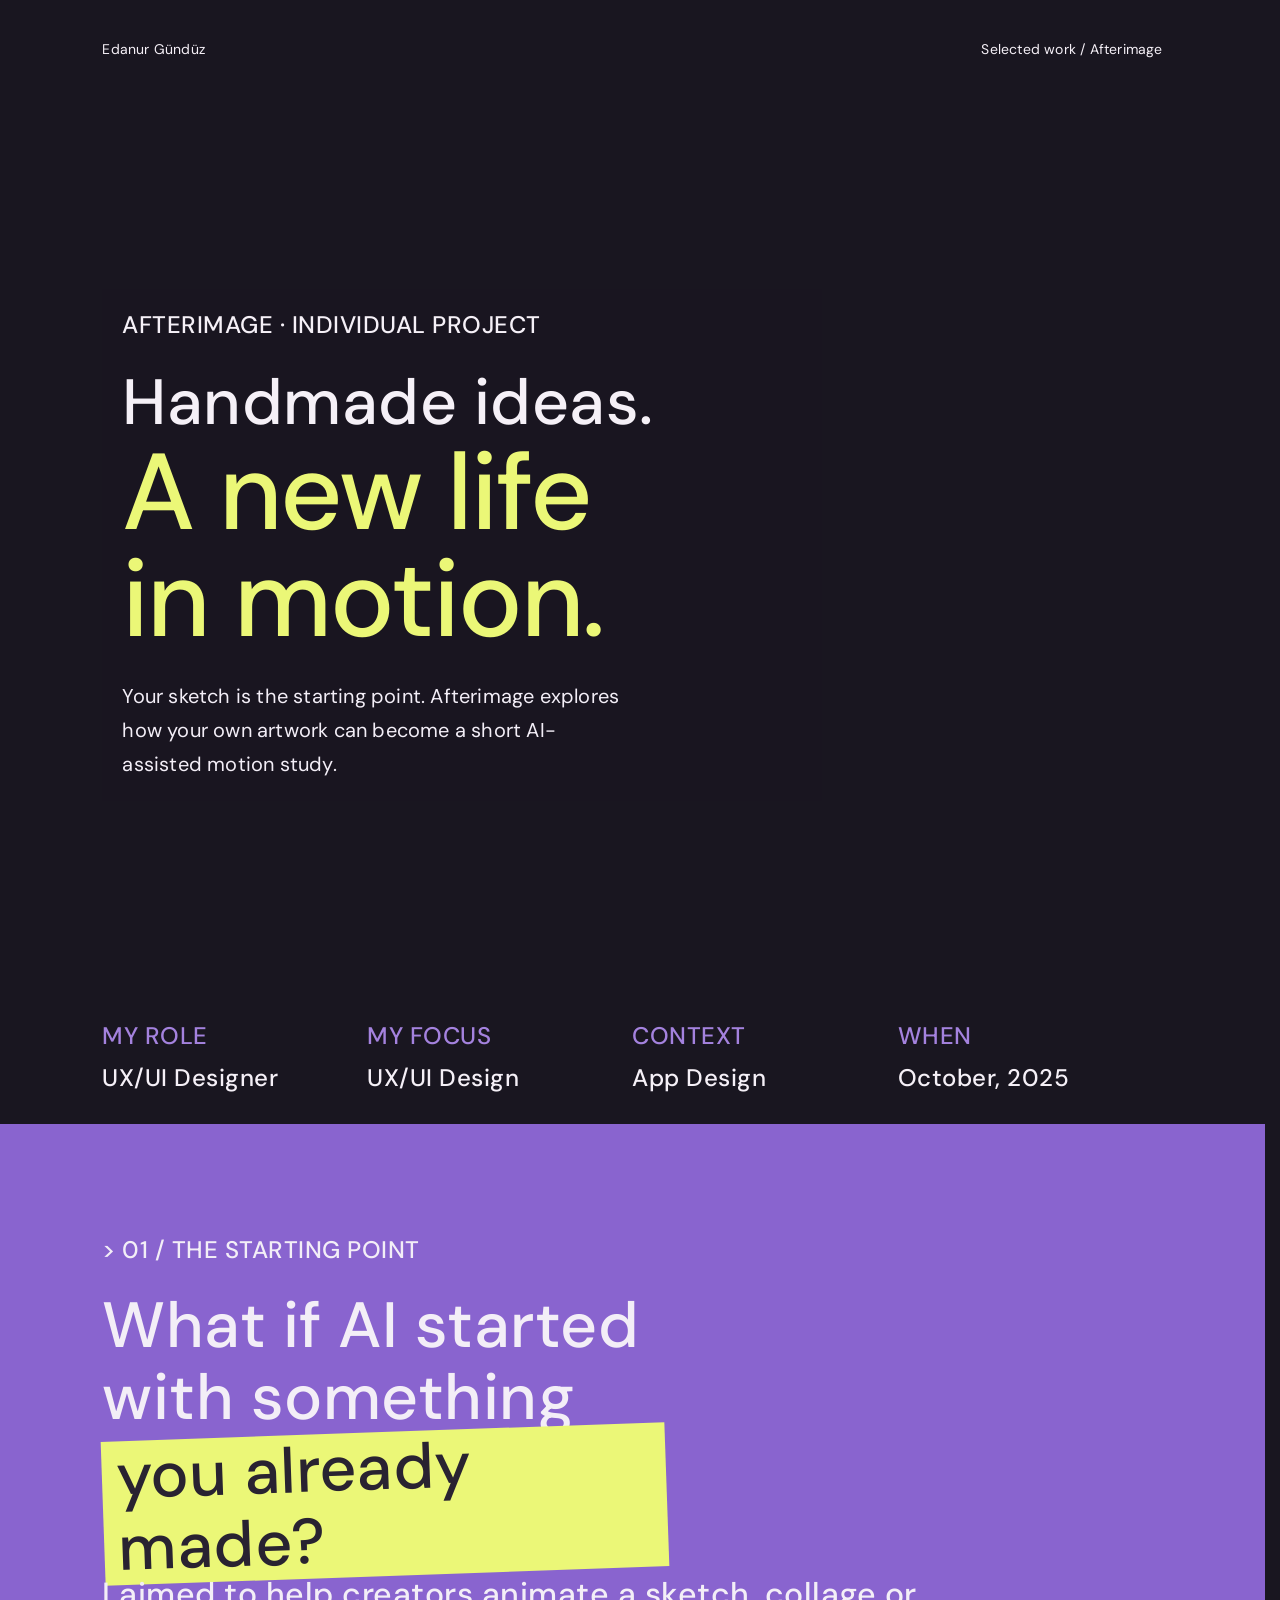
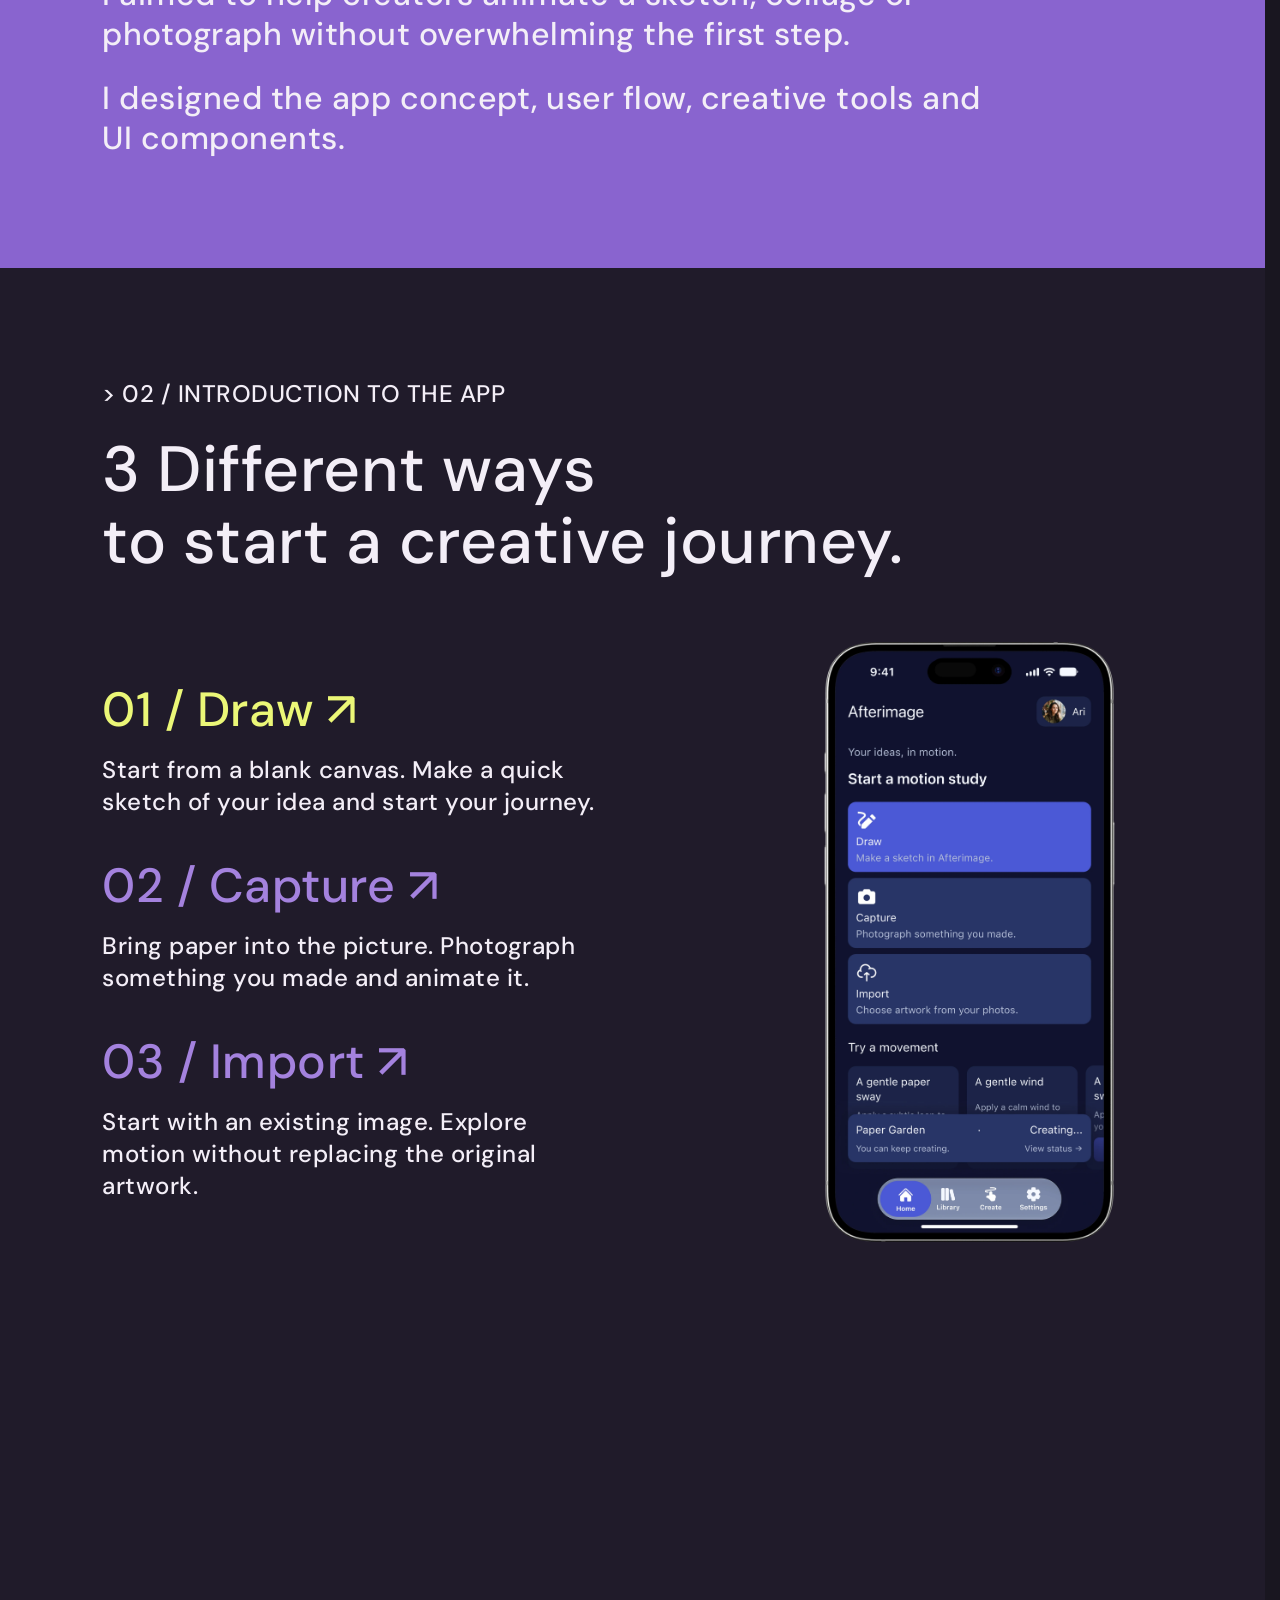
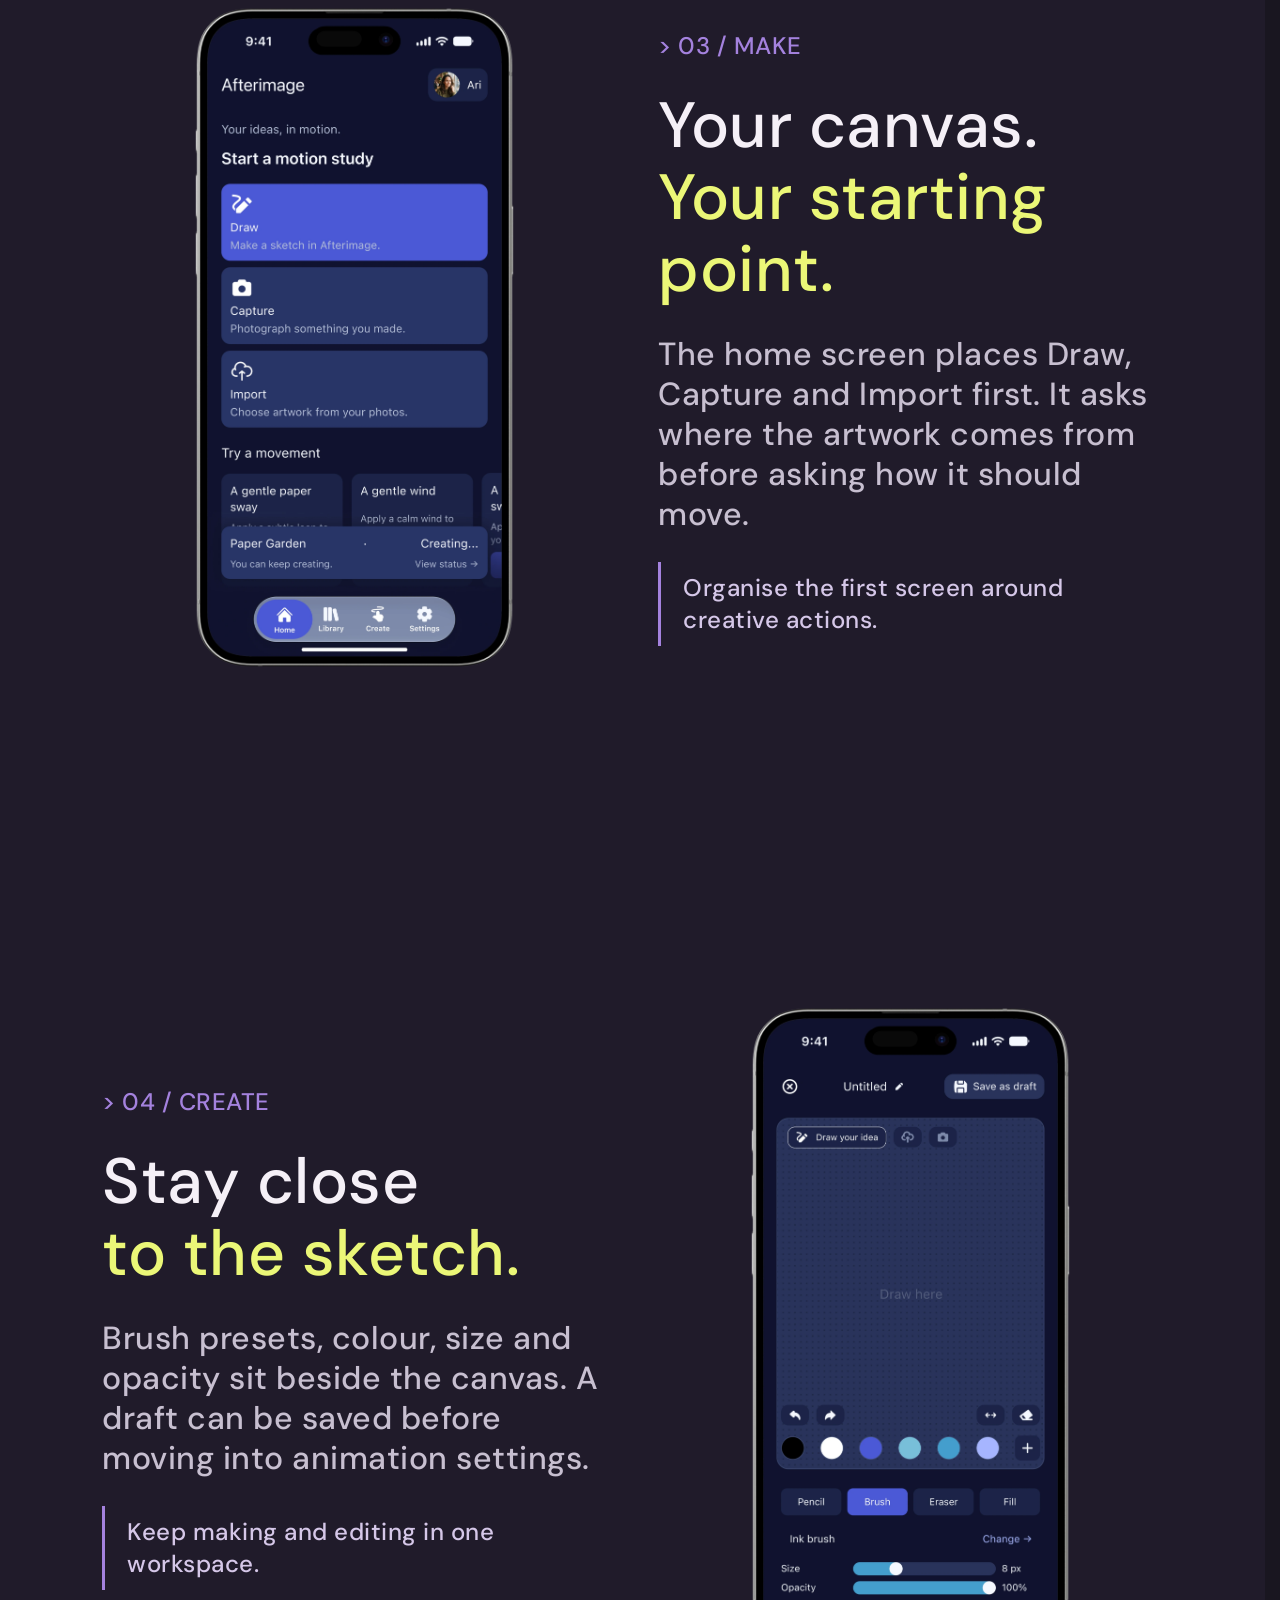
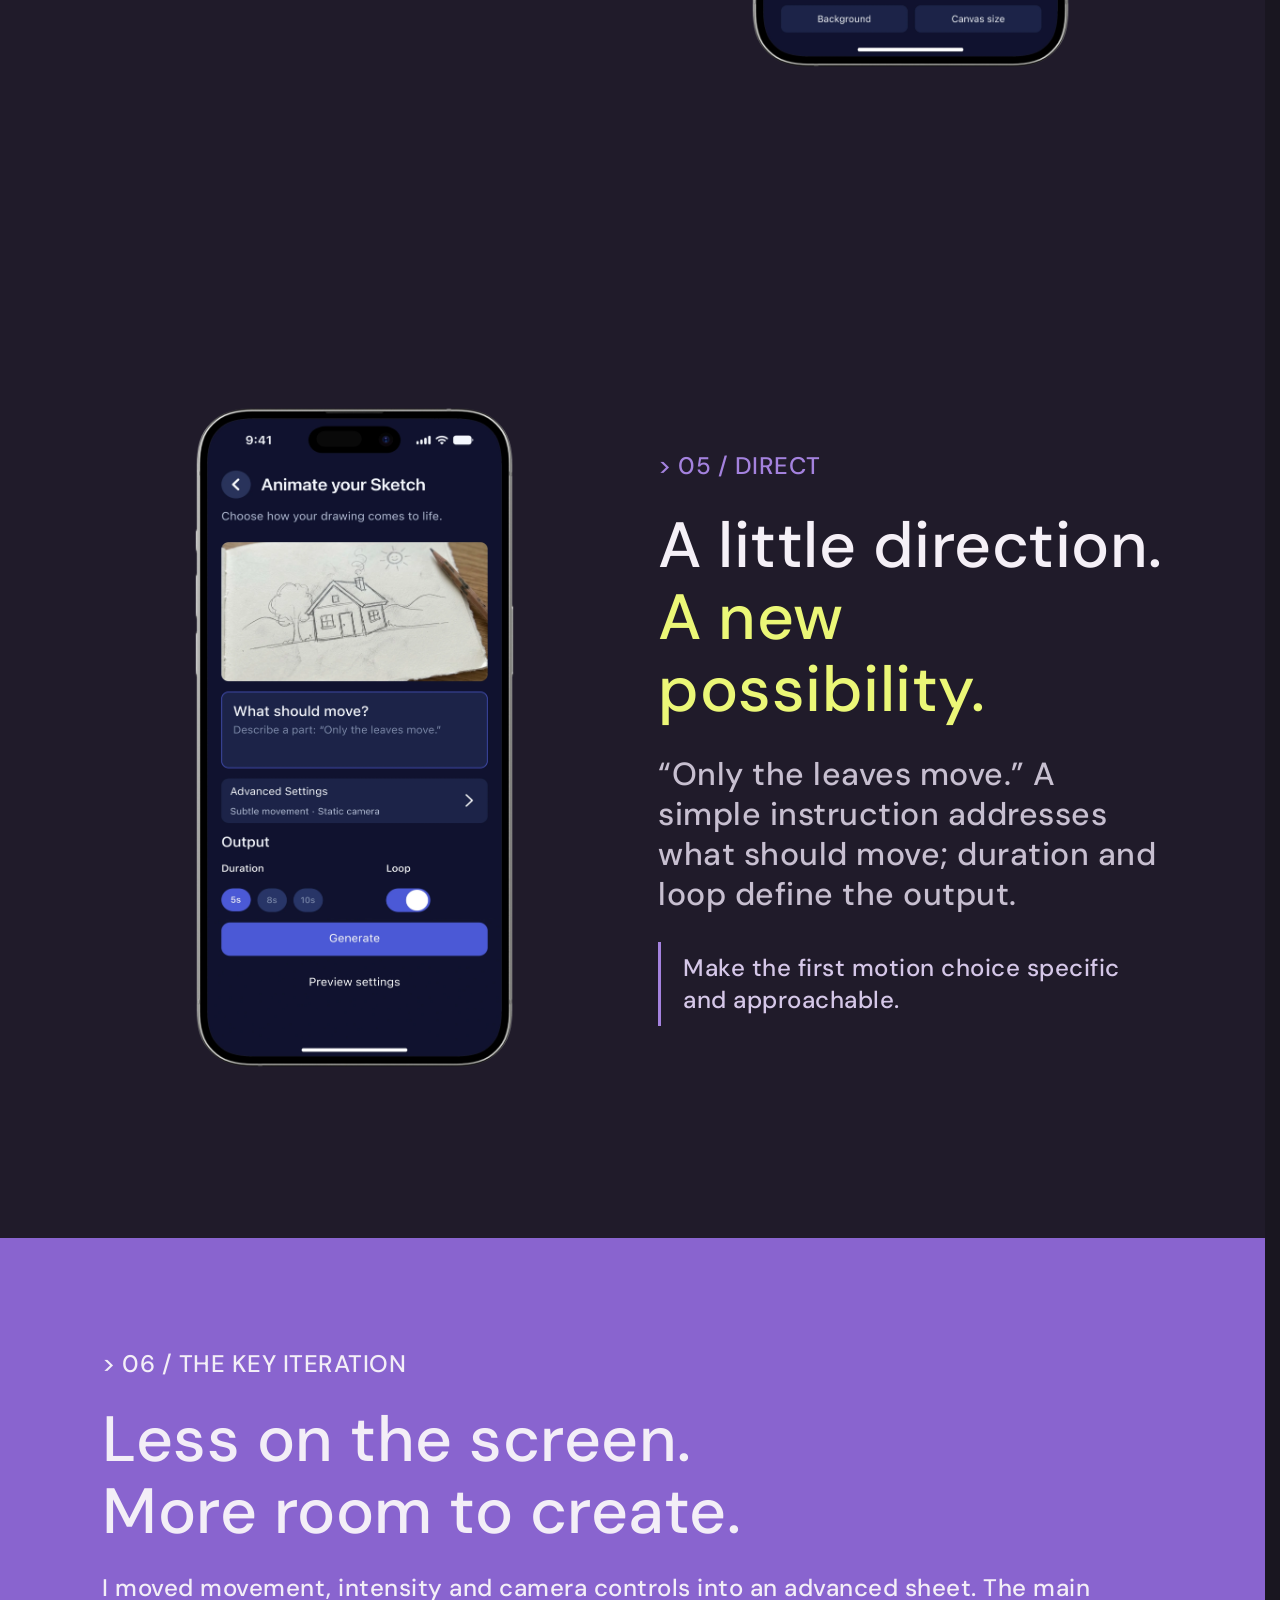
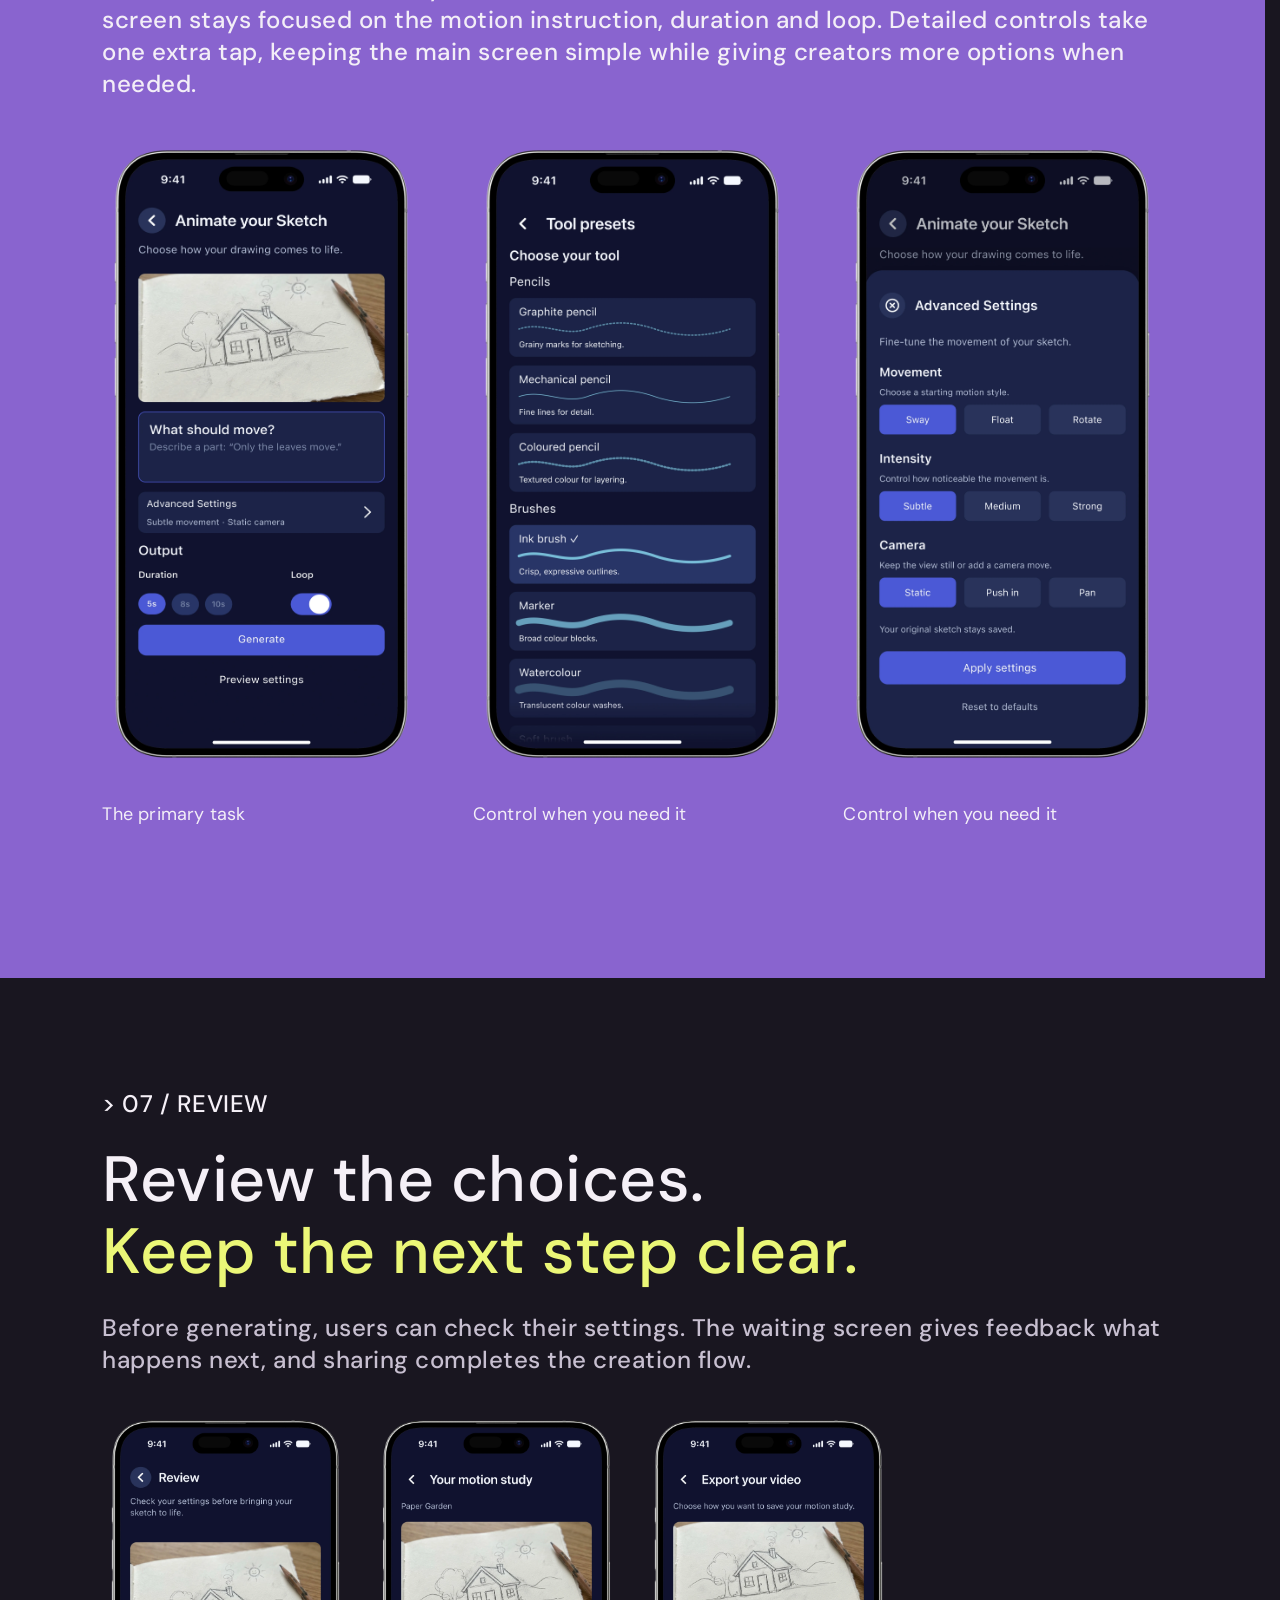
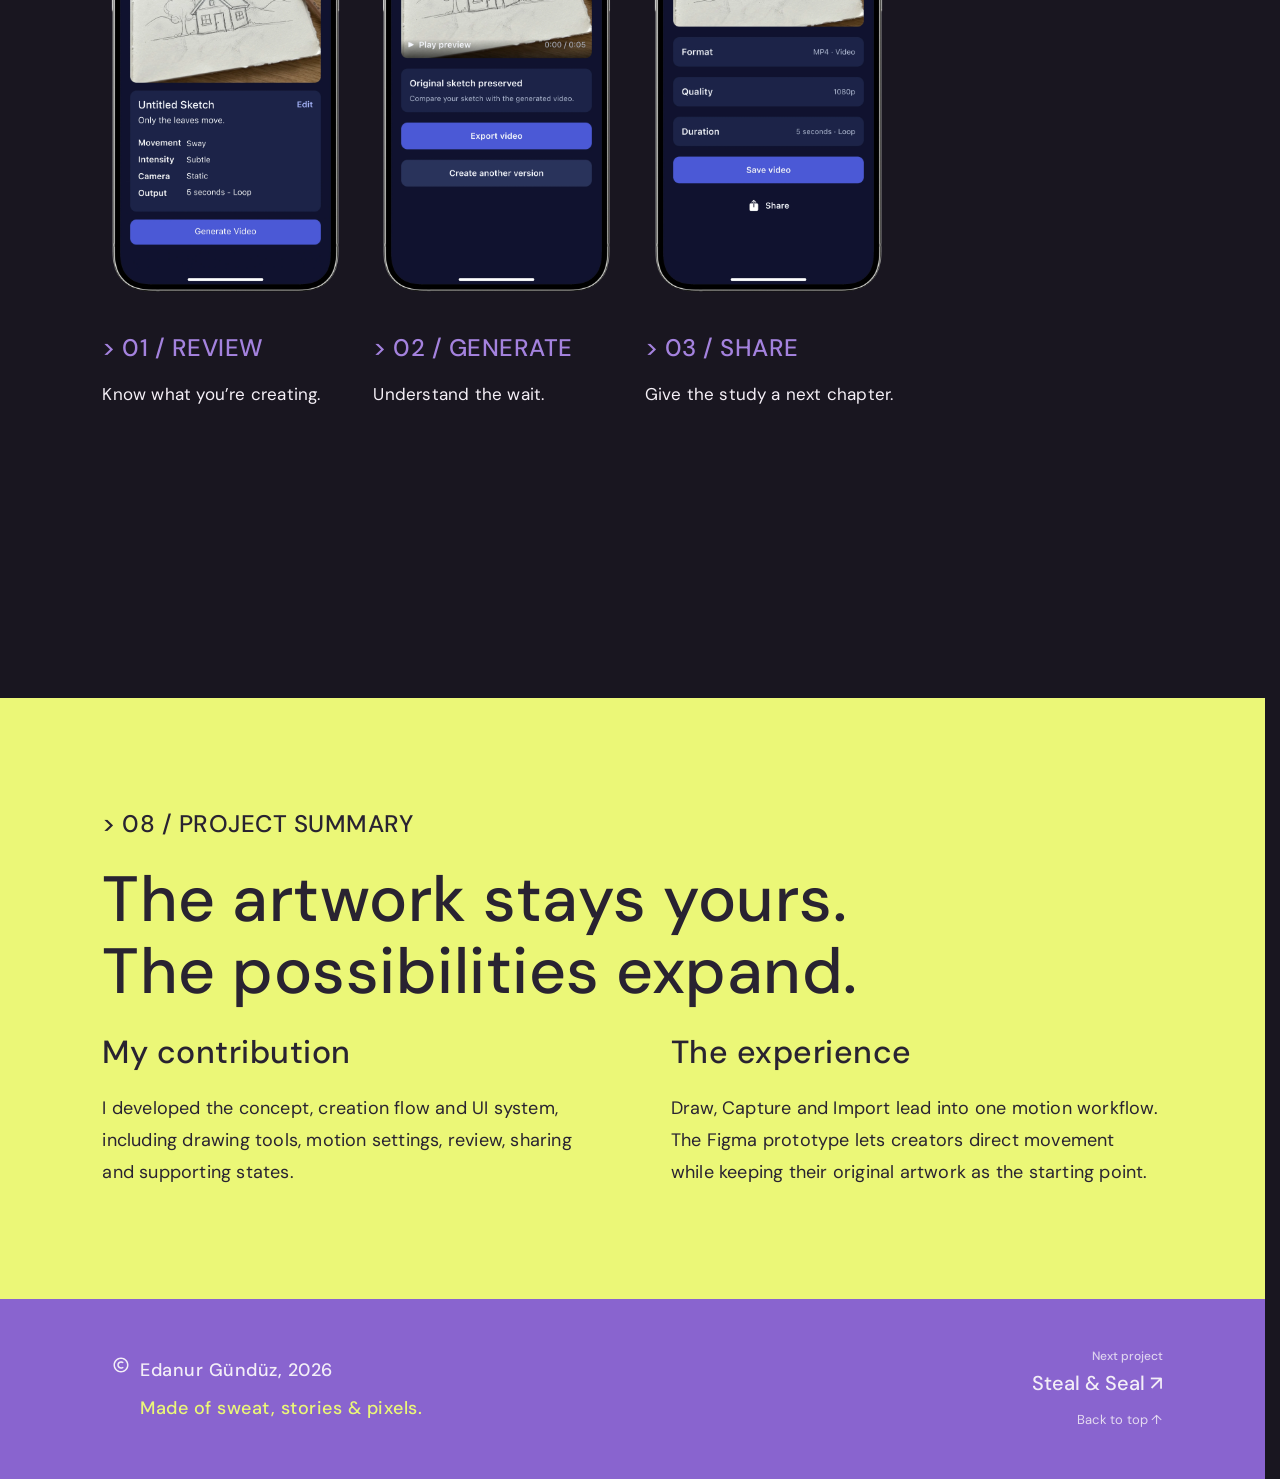
==== commit d7f9a957: "9 ekim" ====
--- a/afterimage-scroll-story.html
+++ b/afterimage-scroll-story.html
@@ -1,6 +1,6 @@
-<!doctype html><html lang="en"><head><meta charset="utf-8"><meta name="viewport" content="width=device-width,initial-scale=1"><meta name="description" content="Afterimage — UX/UI design portfolio by Edanur Gündüz."><title>Afterimage</title><link rel="stylesheet" href="styles/foundations.css?v=20261009-design2"><link rel="stylesheet" href="styles/figma-layout.css?v=20261009-design2"><link rel="stylesheet" href="styles/figma-text-current.css?v=20261009-design2"><link rel="stylesheet" href="styles/website-last.css?v=20261009-design2"><link rel="stylesheet" href="styles/responsive.css?v=20261009-design2"></head><body data-page="afterimage"><a class="skip-link" href="#top">Skip to content</a><div class="f10 f37 f40 f41 f191 f359 f371 page-frame case-frame" data-node-id="212:416" data-name="Afterimage — Scroll Story" id="top"><nav class="f7 f10 f37 f40 f46 f49 f88 f189 f192 f200 f348 f359 f366 f396 f397 f459 f475 case-section site-nav" data-node-id="212:417" data-name="Navigation" style="min-height:100px" id="section-212-417"><a class="f359 f366 f539" data-node-id="212:418" href="index.html">Edanur Gündüz</a><p class="f359 f366 f497" data-node-id="212:419">Selected work / Afterimage</p></nav><section class="f37 f40 f179 f189 f348 f357 f359 f366 f475 case-section case-hero" data-node-id="212:420" data-name="00 / Handmade ideas. A new life in motion." style="min-height:890px" id="section-212-420"><video class="hero-video" autoplay="" loop="" muted="" playsinline="" preload="metadata" aria-hidden="true" data-video-key="afterimage"></video><div class="f7 f9 f21 f37 f40 f41 f64 f191 f333 f359 f366 f589" data-node-id="212:421" data-name="Hero story"><p class="f44 f48 f208 f359 f366 f383 f396 f460 f589" data-node-id="212:422">AFTERIMAGE · INDIVIDUAL PROJECT</p><div class="f37 f40 f41 f48 f191 f359 f366 f599" data-node-id="212:423" data-name="Display headline"><p class="f44 f215 f359 f366 f396 f402 f460 f600 large-text" data-node-id="212:424">Handmade ideas.</p><div class="f44 f195 f359 f366 f378 f394 f458 f589 large-text" data-node-id="212:425" role="heading" aria-level="2"><p class="f198 f292">A new life
+<!doctype html><html lang="en"><head><meta charset="utf-8"><meta name="viewport" content="width=device-width,initial-scale=1"><meta name="description" content="Afterimage — UX/UI design portfolio by Edanur Gündüz."><title>Afterimage</title><link rel="stylesheet" href="styles/foundations.css?v=20261009-cv-final"><link rel="stylesheet" href="styles/figma-layout.css?v=20261009-cv-final"><link rel="stylesheet" href="styles/figma-text-current.css?v=20261009-cv-final"><link rel="stylesheet" href="styles/website-last.css?v=20261009-cv-final"><link rel="stylesheet" href="styles/responsive.css?v=20261009-cv-final"></head><body data-page="afterimage"><a class="skip-link" href="#top">Skip to content</a><div class="f10 f37 f40 f41 f191 f359 f371 page-frame case-frame" data-node-id="212:416" data-name="Afterimage — Scroll Story" id="top"><nav class="f7 f10 f37 f40 f46 f49 f88 f189 f192 f200 f348 f359 f366 f396 f397 f459 f475 case-section site-nav" data-node-id="212:417" data-name="Navigation" style="min-height:100px" id="section-212-417"><a class="f359 f366 f539" data-node-id="212:418" href="index.html">Edanur Gündüz</a><p class="f359 f366 f497" data-node-id="212:419">Selected work / Afterimage</p></nav><section class="f37 f40 f179 f189 f348 f357 f359 f366 f475 case-section case-hero" data-node-id="212:420" data-name="00 / Handmade ideas. A new life in motion." style="min-height:890px" id="section-212-420"><video class="hero-video" autoplay="" loop="" muted="" playsinline="" preload="metadata" aria-hidden="true" data-video-key="afterimage"></video><div class="f7 f9 f21 f37 f40 f41 f64 f191 f333 f359 f366 f589" data-node-id="212:421" data-name="Hero story"><p class="f44 f48 f208 f359 f366 f383 f396 f460 f589" data-node-id="212:422">AFTERIMAGE · INDIVIDUAL PROJECT</p><div class="f37 f40 f41 f48 f191 f359 f366 f599" data-node-id="212:423" data-name="Display headline"><p class="f44 f215 f359 f366 f396 f402 f460 f600 large-text" data-node-id="212:424">Handmade ideas.</p><div class="f44 f195 f359 f366 f378 f394 f458 f589 large-text" data-node-id="212:425" role="heading" aria-level="2"><p class="f198 f292">A new life
 </p><p class="f198">in motion.</p></div></div><p class="f45 f49 f210 f359 f366 f382 f395 f459 f566" data-node-id="212:426">Your sketch is the starting point. Afterimage explores how your own artwork can become a short AI-assisted motion study.</p></div></section><section class="f7 f10 f37 f40 f44 f48 f189 f192 f208 f348 f355 f359 f366 f383 f460 f475 case-section context-grid" data-node-id="212:427" data-name="Project context" id="section-212-427"><div class="f37 f40 f41 f52 f191 f359 f366" data-node-id="212:428" data-name="MY ROLE"><p class="f359 f366 f389 f525" data-node-id="212:429">MY ROLE</p><p class="f359 f366 f396 f525" data-node-id="212:430">UX/UI Designer</p></div><div class="f37 f40 f41 f52 f191 f359 f366 f525" data-node-id="212:431" data-name="MY FOCUS"><p class="f359 f366 f389 f525" data-node-id="212:432">MY FOCUS</p><p class="f359 f366 f396 f525" data-node-id="212:433">UX/UI Design</p></div><div class="f37 f40 f41 f52 f191 f359 f366 f525" data-node-id="212:434" data-name="DELIVERABLE"><p class="f359 f366 f389 f525" data-node-id="212:435">CONTEXT</p><p class="f359 f366 f396 f525" data-node-id="212:436">App Design</p></div><div class="f37 f40 f41 f52 f191 f359 f366 f525" data-node-id="212:437" data-name="CONTEXT"><p class="f359 f366 f389 f525" data-node-id="212:438">WHEN</p><p class="f359 f366 f396 f525" data-node-id="212:439">October, 2025</p></div></section><section class="f15 f37 f40 f41 f62 f191 f344 f351 f359 f366 f475 case-section" data-node-id="212:440" data-name="01 / Reframing the starting point" id="section-212-440"><p class="f7 f44 f48 f208 f359 f366 f383 f395 f460 f472" data-node-id="212:441">&gt; 01 / THE STARTING POINT</p><div class="f7 f44 f48 f195 f359 f366 f395 f402 f460 f472 large-text" data-node-id="212:442" role="heading" aria-level="2"><p class="f215 f292">What if AI started
 </p><p class="f215">with something</p></div><div class="f40 f180 f189 f193 f359 f366 f573" data-node-id="212:443"><div class="f1 f42"><div class="f20 f37 f40 f41 f191 f346 f359 f572" data-name="Highlighted question"><p class="f7 f44 f48 f215 f359 f366 f388 f402 f460 f600 large-text" data-node-id="212:444">you already made?</p></div></div></div><p class="f7 f44 f48 f212 f359 f366 f395 f400 f460 f592" data-node-id="212:445">I aimed to help creators animate a sketch, collage or photograph without overwhelming the first step.</p><p class="f7 f44 f48 f212 f359 f366 f395 f400 f460 f592" data-node-id="212:446">I designed the app concept, user flow, creative tools and UI components.</p></section><section class="f11 f37 f40 f41 f62 f92 f191 f344 f351 f359 f366 f475 case-section" data-node-id="212:447" data-name="02 / Three ways in" style="min-height:1170px" id="section-212-447"><p class="f7 f44 f48 f208 f359 f366 f383 f395 f460 f472" data-node-id="212:448">&gt; 02 / INTRODUCTION TO THE APP</p><div class="f7 f44 f48 f195 f359 f366 f395 f402 f460 f472 large-text" data-node-id="212:449" role="heading" aria-level="2"><p class="f215 f292">3 Different ways
-</p><p class="f215">to start a creative journey.</p></div><div class="f37 f40 f53 f162 f189 f359 f366 f472" data-node-id="212:450" data-name="Entry actions and home"><div class="f7 f37 f40 f41 f44 f48 f71 f191 f359 f366 f460 f583" data-node-id="212:451" data-name="Creative starting points"><div class="f37 f40 f41 f59 f191 f359 f366 f583" data-node-id="212:452" data-name="01 / Draw ↗"><p class="f213 f359 f366 f389 f401 f583 large-text" data-node-id="212:453">01 / Draw ↗</p><p class="f208 f359 f366 f395 f399 f569" data-node-id="212:454">Start from a blank canvas. Make a quick sketch of your idea and start your journey.</p></div><div class="f37 f40 f41 f59 f191 f359 f366 f583" data-node-id="212:455" data-name="02 / Capture ↗"><p class="f213 f359 f366 f389 f401 f583 large-text" data-node-id="212:456">02 / Capture ↗</p><p class="f208 f359 f366 f395 f399 f569" data-node-id="212:457">Bring paper into the picture. Photograph something you made and animate it.</p></div><div class="f37 f40 f41 f59 f191 f359 f366 f583" data-node-id="212:458" data-name="03 / Import ↗"><p class="f213 f359 f366 f389 f401 f583 large-text" data-node-id="212:459">03 / Import ↗</p><p class="f208 f359 f366 f395 f399 f569" data-node-id="212:460">Start with an existing image. Explore motion without replacing the original artwork.</p></div></div><div class="f160 f359 f366 f537 image-slot" data-node-id="212:461" data-name="Home / Draw Capture Import"><img alt="HomeDrawCaptureImport" class="f8 f184 f291 f326 f339 f371" src="assets/afterimage/imgHomeDrawCaptureImport.webp?v=20261009-design2" width="1351" height="2800" decoding="async" loading="lazy"></div></div></section><section class="f11 f37 f40 f80 f87 f189 f344 f351 f359 f366 f475 case-section scroll-scene" data-node-id="212:462" data-name="03 / MAKE / Scroll scene" style="min-height:1000px" id="section-212-462"><div class="f37 f40 f41 f166 f189 f193 f359 f366 f578 scene-media" data-node-id="212:463" data-name="Sticky phone / home" style="--asset-ratio:1351/2800"><div class="f165 f359 f366 f544 image-slot" data-node-id="212:464" data-name="Project screen / home"><img alt="HomeDrawCaptureImport" class="f8 f184 f291 f326 f339 f371" src="assets/afterimage/imgHomeDrawCaptureImport.webp?v=20261009-design2" width="1351" height="2800" decoding="async" loading="lazy"></div></div><div class="f37 f40 f41 f66 f191 f359 f366 f576 scene-copy" data-node-id="212:465" data-name="03 / MAKE / Copy"><p class="f7 f44 f48 f208 f359 f366 f383 f389 f460 f576" data-node-id="212:466">&gt; 03 / MAKE</p><div class="f7 f37 f40 f41 f44 f48 f191 f215 f359 f366 f402 f460 f576" data-node-id="212:467" data-name="Story headline"><p class="f359 f366 f396 f576 large-text" data-node-id="212:468">Your canvas.</p><p class="f359 f366 f394 f576 large-text" data-node-id="212:469">Your starting point.</p></div><p class="f7 f44 f48 f212 f359 f366 f392 f400 f460 f565" data-node-id="212:470">The home screen places Draw, Capture and Import first. It asks where the artwork comes from before asking how it should move.</p><div class="f28 f32 f33 f37 f40 f41 f191 f337 f350 f359 f366 f566" data-node-id="212:471" data-name="ShoCo / Story decision note"><p class="f7 f44 f48 f208 f359 f366 f383 f393 f460 f561" data-node-id="I212:471;59:43">Organise the first screen around creative actions.</p></div></div></section><section class="f11 f37 f40 f80 f87 f189 f344 f351 f359 f366 f475 case-section scroll-scene" data-node-id="212:472" data-name="04 / CREATE / Scroll scene" style="min-height:1000px" id="section-212-472"><div class="f37 f40 f41 f66 f191 f359 f366 f576 scene-copy" data-node-id="212:473" data-name="04 / CREATE / Copy"><p class="f7 f44 f48 f208 f359 f366 f383 f389 f460 f576" data-node-id="212:474">&gt; 04 / CREATE</p><div class="f7 f37 f40 f41 f44 f48 f191 f215 f359 f366 f402 f460 f576" data-node-id="212:475" data-name="Story headline"><p class="f359 f366 f396 f576 large-text" data-node-id="212:476">Stay close</p><p class="f359 f366 f394 f576 large-text" data-node-id="212:477">to the sketch.</p></div><p class="f7 f44 f48 f212 f359 f366 f392 f400 f460 f565" data-node-id="212:478">Brush presets, colour, size and opacity sit beside the canvas. A draft can be saved before moving into animation settings.</p><div class="f28 f32 f33 f37 f40 f41 f191 f337 f350 f359 f366 f566" data-node-id="212:479" data-name="ShoCo / Story decision note"><p class="f7 f44 f48 f208 f359 f366 f383 f393 f460 f561" data-node-id="I212:479;59:43">Keep making and editing in one workspace.</p></div></div><div class="f37 f40 f41 f166 f189 f193 f359 f366 f578 scene-media" data-node-id="212:480" data-name="Sticky phone / draw" style="--asset-ratio:1351/2800"><div class="f165 f359 f366 f544 image-slot" data-node-id="212:481" data-name="Project screen / draw"><img alt="ProjectScreenDraw" class="f8 f184 f291 f326 f339 f371" src="assets/afterimage/imgProjectScreenDraw.webp?v=20261009-design2" width="1351" height="2800" decoding="async" loading="lazy"></div></div></section><section class="f11 f37 f40 f80 f87 f189 f344 f351 f359 f366 f475 case-section scroll-scene" data-node-id="212:482" data-name="05 / DIRECT / Scroll scene" style="min-height:1000px" id="section-212-482"><div class="f37 f40 f41 f166 f189 f193 f359 f366 f578 scene-media" data-node-id="212:483" data-name="Sticky phone / motion" style="--asset-ratio:1351/2800"><div class="f165 f359 f366 f544 image-slot" data-node-id="212:484" data-name="Project screen / motion"><img alt="ProjectScreenMotion" class="f8 f184 f291 f326 f339 f371" src="assets/afterimage/imgProjectScreenMotion.webp?v=20261009-design2" width="1351" height="2800" decoding="async" loading="lazy"></div></div><div class="f37 f40 f41 f66 f191 f359 f366 f576 scene-copy" data-node-id="212:485" data-name="05 / DIRECT / Copy"><p class="f7 f44 f48 f208 f359 f366 f383 f389 f460 f576" data-node-id="212:486">&gt; 05 / DIRECT</p><div class="f7 f37 f40 f41 f44 f48 f191 f215 f359 f366 f402 f460 f576" data-node-id="212:487" data-name="Story headline"><p class="f359 f366 f396 f576 large-text" data-node-id="212:488">A little direction.</p><p class="f359 f366 f394 f576 large-text" data-node-id="212:489">A new possibility.</p></div><p class="f7 f44 f48 f212 f359 f366 f392 f400 f460 f565" data-node-id="212:490">“Only the leaves move.” A simple instruction addresses what should move; duration and loop define the output.</p><div class="f28 f32 f33 f37 f40 f41 f191 f337 f350 f359 f366 f566" data-node-id="212:491" data-name="ShoCo / Story decision note"><p class="f7 f44 f48 f208 f359 f366 f383 f393 f460 f561" data-node-id="I212:491;59:43">Make the first motion choice specific and approachable.</p></div></div></section><section class="f15 f37 f40 f41 f62 f96 f191 f344 f351 f359 f366 f475 case-section" data-node-id="212:492" data-name="06 / The key iteration" style="min-height:1340px" id="section-212-492"><p class="f7 f44 f48 f208 f359 f366 f383 f395 f460 f472" data-node-id="212:493">&gt; 06 / THE KEY ITERATION</p><div class="f7 f44 f48 f195 f359 f366 f395 f402 f460 f472 large-text" data-node-id="212:494" role="heading" aria-level="2"><p class="f215 f292">Less on the screen.
-</p><p class="f215">More room to create.</p></div><p class="f7 f44 f48 f208 f293 f359 f366 f395 f399 f460 f598" data-node-id="212:495">I moved movement, intensity and camera controls into an advanced sheet. The main screen stays focused on the motion instruction, duration and loop. Detailed controls take one extra tap, keeping the main screen simple while giving creators more options when needed.</p><div class="f37 f40 f56 f164 f191 f193 f359 f366 f472" data-node-id="212:496" data-name="Main screen and advanced sheet"><div class="f37 f40 f41 f61 f191 f359 f366 f531" data-node-id="212:497" data-name="The primary task"><div class="f156 f359 f366 f531 image-slot" data-node-id="212:498" data-name="The primary task"><img alt="ProjectScreenMotion" class="f8 f184 f291 f326 f339 f371" src="assets/afterimage/imgProjectScreenMotion.webp?v=20261009-design2" width="1351" height="2800" decoding="async" loading="lazy"></div><p class="f7 f46 f49 f202 f359 f366 f395 f398 f459 f531" data-node-id="212:499">The primary task</p></div><div class="f37 f40 f41 f61 f191 f359 f366 f531" data-node-id="212:500" data-name="Control when you need it"><div class="f156 f359 f366 f531 image-slot" data-node-id="212:501" data-name="Control when you need it"><img alt="ControlWhenYouNeedIt" class="f8 f184 f291 f326 f339 f371" src="assets/afterimage/imgControlWhenYouNeedIt.webp?v=20261009-design2" width="1351" height="2800" decoding="async" loading="lazy"></div><p class="f7 f46 f49 f202 f359 f366 f395 f398 f459 f531" data-node-id="212:502">Control when you need it</p></div><div class="f37 f40 f41 f61 f191 f359 f366 f531" data-node-id="212:503" data-name="Control when you need it"><div class="f156 f359 f366 f531 image-slot" data-node-id="212:504" data-name="Control when you need it"><img alt="ControlWhenYouNeedIt1" class="f8 f184 f291 f326 f339 f371" src="assets/afterimage/imgControlWhenYouNeedIt1.webp?v=20261009-design2" width="1351" height="2800" decoding="async" loading="lazy"></div><p class="f7 f46 f49 f202 f359 f366 f395 f398 f459 f531" data-node-id="212:505">Control when you need it</p></div></div></section><section class="f10 f37 f40 f41 f62 f94 f191 f344 f351 f359 f366 f475 case-section" data-node-id="212:506" data-name="07 / Close the creative loop" style="min-height:1320px" id="section-212-506"><p class="f7 f44 f48 f208 f359 f366 f383 f396 f460 f472" data-node-id="212:507">&gt; 07 / REVIEW</p><div class="f7 f37 f40 f41 f44 f48 f191 f215 f359 f366 f402 f460 f472" data-node-id="212:508" data-name="Closing headline"><p class="f359 f366 f396 f472 large-text" data-node-id="212:509">Review the choices.</p><p class="f359 f366 f394 f472 large-text" data-node-id="212:510">Keep the next step clear.</p></div><p class="f7 f44 f48 f208 f293 f359 f366 f392 f399 f460 f598" data-node-id="212:511">Before generating, users can check their settings. The waiting screen gives feedback what happens next, and sharing completes the creation flow.</p><div class="f37 f40 f189 f192 f359 f366 f599" data-node-id="212:512" data-name="Review Generate Share"><div class="f37 f40 f41 f58 f169 f189 f193 f359 f366 f531" data-node-id="212:513" data-name="Know what you’re creating."><div class="f155 f359 f366 f516 image-slot" data-node-id="212:514" data-name="Know what you’re creating."><img alt="KnowWhatYoureCreating" class="f8 f184 f291 f326 f339 f371" src="assets/afterimage/imgKnowWhatYoureCreating.webp?v=20261009-design2" width="1351" height="2800" decoding="async" loading="lazy"></div><p class="f7 f44 f48 f208 f359 f366 f383 f389 f460 f531" data-node-id="212:515">&gt; 01 / REVIEW</p><p class="f7 f45 f49 f201 f359 f366 f380 f396 f459 f531" data-node-id="212:516">Know what you’re creating.</p></div><div class="f37 f40 f41 f58 f169 f189 f193 f359 f366 f531" data-node-id="212:517" data-name="Understand the wait."><div class="f154 f359 f366 f514" data-node-id="212:518" data-name="Understand the wait."><div class="f8 f184 f331 f339 image-slot"><img alt="UnderstandTheWait" class="f8 f181 f218 f291 f424 f599" src="assets/afterimage/imgUnderstandTheWait.webp?v=20261009-design2" width="1351" height="2800" decoding="async" loading="lazy"></div></div><p class="f7 f44 f48 f208 f359 f366 f383 f389 f460 f531" data-node-id="212:519">&gt; 02 / GENERATE</p><p class="f7 f45 f49 f201 f359 f366 f380 f396 f459 f531" data-node-id="212:520">Understand the wait.</p></div><div class="f37 f40 f41 f58 f169 f191 f193 f359 f366" data-node-id="212:521" data-name="Give the study a next chapter."><div class="f37 f40 f55 f191 f359 f366" data-node-id="212:522"><div class="f155 f359 f366 f514 image-slot" data-node-id="212:523" data-name="Give the study a next chapter."><img alt="GiveTheStudyANextChapter" class="f8 f184 f291 f326 f339 f371" src="assets/afterimage/imgGiveTheStudyANextChapter.webp?v=20261009-design2" width="1351" height="2800" decoding="async" loading="lazy"></div><div class="f155 f359 f366 f516 image-slot" data-node-id="212:524" data-name="Give the study a next chapter."><img alt="GiveTheStudyANextChapter1" class="f8 f184 f291 f326 f339 f371" src="assets/afterimage/imgGiveTheStudyANextChapter1.webp?v=20261009-design2" width="1351" height="2800" decoding="async" loading="lazy"></div></div><p class="f7 f44 f48 f208 f359 f366 f383 f389 f460 f531" data-node-id="212:525">&gt; 03 / SHARE</p><p class="f7 f45 f49 f201 f359 f366 f380 f396 f459 f531" data-node-id="212:526">Give the study a next chapter.</p></div></div></section><section class="f7 f20 f37 f40 f41 f62 f191 f344 f351 f359 f366 f388 f475 case-section" data-node-id="212:527" data-name="08 / Outcome &amp; reflection" id="section-212-527"><p class="f44 f48 f208 f359 f366 f383 f460 f472" data-node-id="212:528">&gt; 08 / PROJECT SUMMARY</p><div class="f44 f48 f195 f359 f366 f402 f460 f472 large-text" data-node-id="212:529" role="heading" aria-level="2"><p class="f215 f292">The artwork stays yours.
-</p><p class="f215">The possibilities expand.</p></div><div class="f37 f40 f50 f191 f359 f366" data-node-id="212:530" data-name="Results and next steps"><div class="f37 f40 f41 f61 f191 f359 f366 f560" data-node-id="212:531" data-name="What I designed"><p class="f44 f48 f212 f359 f366 f400 f460 f570" data-node-id="212:532">My contribution</p><p class="f46 f49 f207 f359 f366 f398 f459 f561" data-node-id="212:533">I developed the concept, creation flow and UI system, including drawing tools, motion settings, review, sharing and supporting states.</p></div><div class="f37 f40 f41 f61 f191 f359 f366 f555" data-node-id="212:534" data-name="What I would test next"><p class="f44 f48 f212 f359 f366 f400 f460 f570" data-node-id="212:535">The experience</p><p class="f46 f49 f207 f359 f366 f398 f459 f562" data-node-id="212:536">Draw, Capture and Import lead into one motion workflow. The Figma prototype lets creators direct movement while keeping their original artwork as the starting point.</p></div></div></section><footer class="f15 f37 f40 f100 f189 f192 f344 f359 f366 f475 case-section site-footer" data-node-id="212:538" data-name="Footer" style="min-height:180px" id="section-212-538"><div class="f37 f40 f52 f191 f193 f332 f359 f366" data-node-id="220:840"><div class="f359 f366 f368 image-slot" data-node-id="220:841" data-name="bx:copyright"><img alt="BxCopyright" class="f8 f23 f184 f291 f371" src="assets/afterimage/imgBxCopyright.svg?v=20261009-design2"></div><div class="f7 f37 f40 f41 f44 f48 f52 f191 f193 f208 f359 f366 f399 f460 f600" data-node-id="220:844"><p class="f359 f366 f395" data-node-id="220:845">Edanur Gündüz, 2026</p><p class="f359 f366 f374" data-node-id="220:846">Made of sweat, stories &amp; pixels.</p></div></div><a class="f7 f45 f49 f206 f359 f366 f383 f396 f459 f490" data-node-id="212:544" href="#top" aria-label="Back to top">Back to top ↑</a></footer></div><script src="scripts/site.js?v=20261009-design2" defer></script></body></html>+</p><p class="f215">to start a creative journey.</p></div><div class="f37 f40 f53 f162 f189 f359 f366 f472" data-node-id="212:450" data-name="Entry actions and home"><div class="f7 f37 f40 f41 f44 f48 f71 f191 f359 f366 f460 f583" data-node-id="212:451" data-name="Creative starting points"><div class="f37 f40 f41 f59 f191 f359 f366 f583" data-node-id="212:452" data-name="01 / Draw ↗"><p class="f213 f359 f366 f389 f401 f583 large-text" data-node-id="212:453">01 / Draw ↗</p><p class="f208 f359 f366 f395 f399 f569" data-node-id="212:454">Start from a blank canvas. Make a quick sketch of your idea and start your journey.</p></div><div class="f37 f40 f41 f59 f191 f359 f366 f583" data-node-id="212:455" data-name="02 / Capture ↗"><p class="f213 f359 f366 f389 f401 f583 large-text" data-node-id="212:456">02 / Capture ↗</p><p class="f208 f359 f366 f395 f399 f569" data-node-id="212:457">Bring paper into the picture. Photograph something you made and animate it.</p></div><div class="f37 f40 f41 f59 f191 f359 f366 f583" data-node-id="212:458" data-name="03 / Import ↗"><p class="f213 f359 f366 f389 f401 f583 large-text" data-node-id="212:459">03 / Import ↗</p><p class="f208 f359 f366 f395 f399 f569" data-node-id="212:460">Start with an existing image. Explore motion without replacing the original artwork.</p></div></div><div class="f160 f359 f366 f537 image-slot" data-node-id="212:461" data-name="Home / Draw Capture Import"><img alt="HomeDrawCaptureImport" class="f8 f184 f291 f326 f339 f371" src="assets/afterimage/imgHomeDrawCaptureImport.webp?v=20261009-cv-final" width="1351" height="2800" decoding="async" loading="lazy"></div></div></section><section class="f11 f37 f40 f80 f87 f189 f344 f351 f359 f366 f475 case-section scroll-scene" data-node-id="212:462" data-name="03 / MAKE / Scroll scene" style="min-height:1000px" id="section-212-462"><div class="f37 f40 f41 f166 f189 f193 f359 f366 f578 scene-media" data-node-id="212:463" data-name="Sticky phone / home" style="--asset-ratio:1351/2800"><div class="f165 f359 f366 f544 image-slot" data-node-id="212:464" data-name="Project screen / home"><img alt="HomeDrawCaptureImport" class="f8 f184 f291 f326 f339 f371" src="assets/afterimage/imgHomeDrawCaptureImport.webp?v=20261009-cv-final" width="1351" height="2800" decoding="async" loading="lazy"></div></div><div class="f37 f40 f41 f66 f191 f359 f366 f576 scene-copy" data-node-id="212:465" data-name="03 / MAKE / Copy"><p class="f7 f44 f48 f208 f359 f366 f383 f389 f460 f576" data-node-id="212:466">&gt; 03 / MAKE</p><div class="f7 f37 f40 f41 f44 f48 f191 f215 f359 f366 f402 f460 f576" data-node-id="212:467" data-name="Story headline"><p class="f359 f366 f396 f576 large-text" data-node-id="212:468">Your canvas.</p><p class="f359 f366 f394 f576 large-text" data-node-id="212:469">Your starting point.</p></div><p class="f7 f44 f48 f212 f359 f366 f392 f400 f460 f565" data-node-id="212:470">The home screen places Draw, Capture and Import first. It asks where the artwork comes from before asking how it should move.</p><div class="f28 f32 f33 f37 f40 f41 f191 f337 f350 f359 f366 f566" data-node-id="212:471" data-name="ShoCo / Story decision note"><p class="f7 f44 f48 f208 f359 f366 f383 f393 f460 f561" data-node-id="I212:471;59:43">Organise the first screen around creative actions.</p></div></div></section><section class="f11 f37 f40 f80 f87 f189 f344 f351 f359 f366 f475 case-section scroll-scene" data-node-id="212:472" data-name="04 / CREATE / Scroll scene" style="min-height:1000px" id="section-212-472"><div class="f37 f40 f41 f66 f191 f359 f366 f576 scene-copy" data-node-id="212:473" data-name="04 / CREATE / Copy"><p class="f7 f44 f48 f208 f359 f366 f383 f389 f460 f576" data-node-id="212:474">&gt; 04 / CREATE</p><div class="f7 f37 f40 f41 f44 f48 f191 f215 f359 f366 f402 f460 f576" data-node-id="212:475" data-name="Story headline"><p class="f359 f366 f396 f576 large-text" data-node-id="212:476">Stay close</p><p class="f359 f366 f394 f576 large-text" data-node-id="212:477">to the sketch.</p></div><p class="f7 f44 f48 f212 f359 f366 f392 f400 f460 f565" data-node-id="212:478">Brush presets, colour, size and opacity sit beside the canvas. A draft can be saved before moving into animation settings.</p><div class="f28 f32 f33 f37 f40 f41 f191 f337 f350 f359 f366 f566" data-node-id="212:479" data-name="ShoCo / Story decision note"><p class="f7 f44 f48 f208 f359 f366 f383 f393 f460 f561" data-node-id="I212:479;59:43">Keep making and editing in one workspace.</p></div></div><div class="f37 f40 f41 f166 f189 f193 f359 f366 f578 scene-media" data-node-id="212:480" data-name="Sticky phone / draw" style="--asset-ratio:1351/2800"><div class="f165 f359 f366 f544 image-slot" data-node-id="212:481" data-name="Project screen / draw"><img alt="ProjectScreenDraw" class="f8 f184 f291 f326 f339 f371" src="assets/afterimage/imgProjectScreenDraw.webp?v=20261009-cv-final" width="1351" height="2800" decoding="async" loading="lazy"></div></div></section><section class="f11 f37 f40 f80 f87 f189 f344 f351 f359 f366 f475 case-section scroll-scene" data-node-id="212:482" data-name="05 / DIRECT / Scroll scene" style="min-height:1000px" id="section-212-482"><div class="f37 f40 f41 f166 f189 f193 f359 f366 f578 scene-media" data-node-id="212:483" data-name="Sticky phone / motion" style="--asset-ratio:1351/2800"><div class="f165 f359 f366 f544 image-slot" data-node-id="212:484" data-name="Project screen / motion"><img alt="ProjectScreenMotion" class="f8 f184 f291 f326 f339 f371" src="assets/afterimage/imgProjectScreenMotion.webp?v=20261009-cv-final" width="1351" height="2800" decoding="async" loading="lazy"></div></div><div class="f37 f40 f41 f66 f191 f359 f366 f576 scene-copy" data-node-id="212:485" data-name="05 / DIRECT / Copy"><p class="f7 f44 f48 f208 f359 f366 f383 f389 f460 f576" data-node-id="212:486">&gt; 05 / DIRECT</p><div class="f7 f37 f40 f41 f44 f48 f191 f215 f359 f366 f402 f460 f576" data-node-id="212:487" data-name="Story headline"><p class="f359 f366 f396 f576 large-text" data-node-id="212:488">A little direction.</p><p class="f359 f366 f394 f576 large-text" data-node-id="212:489">A new possibility.</p></div><p class="f7 f44 f48 f212 f359 f366 f392 f400 f460 f565" data-node-id="212:490">“Only the leaves move.” A simple instruction addresses what should move; duration and loop define the output.</p><div class="f28 f32 f33 f37 f40 f41 f191 f337 f350 f359 f366 f566" data-node-id="212:491" data-name="ShoCo / Story decision note"><p class="f7 f44 f48 f208 f359 f366 f383 f393 f460 f561" data-node-id="I212:491;59:43">Make the first motion choice specific and approachable.</p></div></div></section><section class="f15 f37 f40 f41 f62 f96 f191 f344 f351 f359 f366 f475 case-section" data-node-id="212:492" data-name="06 / The key iteration" style="min-height:1340px" id="section-212-492"><p class="f7 f44 f48 f208 f359 f366 f383 f395 f460 f472" data-node-id="212:493">&gt; 06 / THE KEY ITERATION</p><div class="f7 f44 f48 f195 f359 f366 f395 f402 f460 f472 large-text" data-node-id="212:494" role="heading" aria-level="2"><p class="f215 f292">Less on the screen.
+</p><p class="f215">More room to create.</p></div><p class="f7 f44 f48 f208 f293 f359 f366 f395 f399 f460 f598" data-node-id="212:495">I moved movement, intensity and camera controls into an advanced sheet. The main screen stays focused on the motion instruction, duration and loop. Detailed controls take one extra tap, keeping the main screen simple while giving creators more options when needed.</p><div class="f37 f40 f56 f164 f191 f193 f359 f366 f472" data-node-id="212:496" data-name="Main screen and advanced sheet"><div class="f37 f40 f41 f61 f191 f359 f366 f531" data-node-id="212:497" data-name="The primary task"><div class="f156 f359 f366 f531 image-slot" data-node-id="212:498" data-name="The primary task"><img alt="ProjectScreenMotion" class="f8 f184 f291 f326 f339 f371" src="assets/afterimage/imgProjectScreenMotion.webp?v=20261009-cv-final" width="1351" height="2800" decoding="async" loading="lazy"></div><p class="f7 f46 f49 f202 f359 f366 f395 f398 f459 f531" data-node-id="212:499">The primary task</p></div><div class="f37 f40 f41 f61 f191 f359 f366 f531" data-node-id="212:500" data-name="Control when you need it"><div class="f156 f359 f366 f531 image-slot" data-node-id="212:501" data-name="Control when you need it"><img alt="ControlWhenYouNeedIt" class="f8 f184 f291 f326 f339 f371" src="assets/afterimage/imgControlWhenYouNeedIt.webp?v=20261009-cv-final" width="1351" height="2800" decoding="async" loading="lazy"></div><p class="f7 f46 f49 f202 f359 f366 f395 f398 f459 f531" data-node-id="212:502">Control when you need it</p></div><div class="f37 f40 f41 f61 f191 f359 f366 f531" data-node-id="212:503" data-name="Control when you need it"><div class="f156 f359 f366 f531 image-slot" data-node-id="212:504" data-name="Control when you need it"><img alt="ControlWhenYouNeedIt1" class="f8 f184 f291 f326 f339 f371" src="assets/afterimage/imgControlWhenYouNeedIt1.webp?v=20261009-cv-final" width="1351" height="2800" decoding="async" loading="lazy"></div><p class="f7 f46 f49 f202 f359 f366 f395 f398 f459 f531" data-node-id="212:505">Control when you need it</p></div></div></section><section class="f10 f37 f40 f41 f62 f94 f191 f344 f351 f359 f366 f475 case-section" data-node-id="212:506" data-name="07 / Close the creative loop" style="min-height:1320px" id="section-212-506"><p class="f7 f44 f48 f208 f359 f366 f383 f396 f460 f472" data-node-id="212:507">&gt; 07 / REVIEW</p><div class="f7 f37 f40 f41 f44 f48 f191 f215 f359 f366 f402 f460 f472" data-node-id="212:508" data-name="Closing headline"><p class="f359 f366 f396 f472 large-text" data-node-id="212:509">Review the choices.</p><p class="f359 f366 f394 f472 large-text" data-node-id="212:510">Keep the next step clear.</p></div><p class="f7 f44 f48 f208 f293 f359 f366 f392 f399 f460 f598" data-node-id="212:511">Before generating, users can check their settings. The waiting screen gives feedback what happens next, and sharing completes the creation flow.</p><div class="f37 f40 f189 f192 f359 f366 f599" data-node-id="212:512" data-name="Review Generate Share"><div class="f37 f40 f41 f58 f169 f189 f193 f359 f366 f531" data-node-id="212:513" data-name="Know what you’re creating."><div class="f155 f359 f366 f516 image-slot" data-node-id="212:514" data-name="Know what you’re creating."><img alt="KnowWhatYoureCreating" class="f8 f184 f291 f326 f339 f371" src="assets/afterimage/imgKnowWhatYoureCreating.webp?v=20261009-cv-final" width="1351" height="2800" decoding="async" loading="lazy"></div><p class="f7 f44 f48 f208 f359 f366 f383 f389 f460 f531" data-node-id="212:515">&gt; 01 / REVIEW</p><p class="f7 f45 f49 f201 f359 f366 f380 f396 f459 f531" data-node-id="212:516">Know what you’re creating.</p></div><div class="f37 f40 f41 f58 f169 f189 f193 f359 f366 f531" data-node-id="212:517" data-name="Understand the wait."><div class="f154 f359 f366 f514" data-node-id="212:518" data-name="Understand the wait."><div class="f8 f184 f331 f339 image-slot"><img alt="UnderstandTheWait" class="f8 f181 f218 f291 f424 f599" src="assets/afterimage/imgUnderstandTheWait.webp?v=20261009-cv-final" width="1351" height="2800" decoding="async" loading="lazy"></div></div><p class="f7 f44 f48 f208 f359 f366 f383 f389 f460 f531" data-node-id="212:519">&gt; 02 / GENERATE</p><p class="f7 f45 f49 f201 f359 f366 f380 f396 f459 f531" data-node-id="212:520">Understand the wait.</p></div><div class="f37 f40 f41 f58 f169 f191 f193 f359 f366" data-node-id="212:521" data-name="Give the study a next chapter."><div class="f37 f40 f55 f191 f359 f366" data-node-id="212:522"><div class="f155 f359 f366 f514 image-slot" data-node-id="212:523" data-name="Give the study a next chapter."><img alt="GiveTheStudyANextChapter" class="f8 f184 f291 f326 f339 f371" src="assets/afterimage/imgGiveTheStudyANextChapter.webp?v=20261009-cv-final" width="1351" height="2800" decoding="async" loading="lazy"></div><div class="f155 f359 f366 f516 image-slot" data-node-id="212:524" data-name="Give the study a next chapter."><img alt="GiveTheStudyANextChapter1" class="f8 f184 f291 f326 f339 f371" src="assets/afterimage/imgGiveTheStudyANextChapter1.webp?v=20261009-cv-final" width="1351" height="2800" decoding="async" loading="lazy"></div></div><p class="f7 f44 f48 f208 f359 f366 f383 f389 f460 f531" data-node-id="212:525">&gt; 03 / SHARE</p><p class="f7 f45 f49 f201 f359 f366 f380 f396 f459 f531" data-node-id="212:526">Give the study a next chapter.</p></div></div></section><section class="f7 f20 f37 f40 f41 f62 f191 f344 f351 f359 f366 f388 f475 case-section" data-node-id="212:527" data-name="08 / Outcome &amp; reflection" id="section-212-527"><p class="f44 f48 f208 f359 f366 f383 f460 f472" data-node-id="212:528">&gt; 08 / PROJECT SUMMARY</p><div class="f44 f48 f195 f359 f366 f402 f460 f472 large-text" data-node-id="212:529" role="heading" aria-level="2"><p class="f215 f292">The artwork stays yours.
+</p><p class="f215">The possibilities expand.</p></div><div class="f37 f40 f50 f191 f359 f366" data-node-id="212:530" data-name="Results and next steps"><div class="f37 f40 f41 f61 f191 f359 f366 f560" data-node-id="212:531" data-name="What I designed"><p class="f44 f48 f212 f359 f366 f400 f460 f570" data-node-id="212:532">My contribution</p><p class="f46 f49 f207 f359 f366 f398 f459 f561" data-node-id="212:533">I developed the concept, creation flow and UI system, including drawing tools, motion settings, review, sharing and supporting states.</p></div><div class="f37 f40 f41 f61 f191 f359 f366 f555" data-node-id="212:534" data-name="What I would test next"><p class="f44 f48 f212 f359 f366 f400 f460 f570" data-node-id="212:535">The experience</p><p class="f46 f49 f207 f359 f366 f398 f459 f562" data-node-id="212:536">Draw, Capture and Import lead into one motion workflow. The Figma prototype lets creators direct movement while keeping their original artwork as the starting point.</p></div></div></section><footer class="f15 f37 f40 f100 f189 f192 f344 f359 f366 f475 case-section site-footer" data-node-id="212:538" data-name="Footer" style="min-height:180px" id="section-212-538"><div class="f37 f40 f52 f191 f193 f332 f359 f366" data-node-id="220:840"><div class="f359 f366 f368 image-slot" data-node-id="220:841" data-name="bx:copyright"><img alt="BxCopyright" class="f8 f23 f184 f291 f371" src="assets/afterimage/imgBxCopyright.svg?v=20261009-cv-final"></div><div class="f7 f37 f40 f41 f44 f48 f52 f191 f193 f208 f359 f366 f399 f460 f600" data-node-id="220:844"><p class="f359 f366 f395" data-node-id="220:845">Edanur Gündüz, 2026</p><p class="f359 f366 f374" data-node-id="220:846">Made of sweat, stories &amp; pixels.</p></div></div><a class="f7 f45 f49 f206 f359 f366 f383 f396 f459 f490" data-node-id="212:544" href="#top" aria-label="Back to top">Back to top ↑</a></footer></div><script src="scripts/site.js?v=20261009-cv-final" defer></script></body></html>
--- a/styles/responsive.css
+++ b/styles/responsive.css
@@ -184,3 +184,19 @@
 }
 @media(max-width:760px){.mobile-hero h1 span:last-child{background:transparent;color:#ebf777;padding-inline:0}}
 @media(min-width:1200px){body[data-page="foody"] .case-hero [data-name="Display headline"] p{white-space:nowrap;max-width:none}}
+
+/* Keep the opening question and its tilted highlight in one fluid rhythm. */
+[data-node-id="212:337"]{gap:20px}
+[data-node-id="212:339"]{width:100%;max-width:100%;min-width:0}
+[data-node-id="212:339"] p{margin:0}
+[data-node-id="212:340"]{width:fit-content;max-width:100%;height:auto;margin-top:-8px;margin-bottom:8px; padding-block:7px}
+[data-node-id="212:340"]>div{max-width:100%}
+[data-node-id="212:340"]>div>div{width:fit-content;max-width:100%;padding-inline:.18em}
+[data-node-id="212:341"]{margin:0;white-space:nowrap}
+[data-node-id="212:342"],[data-node-id="212:343"]{width:min(810px,100%);min-width:0;white-space:normal;margin:0;overflow-wrap:break-word}
+@media(max-width:760px){
+ [data-node-id="212:337"]{gap:20px!important}
+ [data-node-id="212:340"]{margin-top:-10px;margin-bottom:4px}
+ [data-node-id="212:341"]{font-size:clamp(28px,8.5vw,46px)!important;line-height:1.12!important;letter-spacing:-1px!important}
+ [data-node-id="212:340"]>div>div{padding-inline:8px}
+}
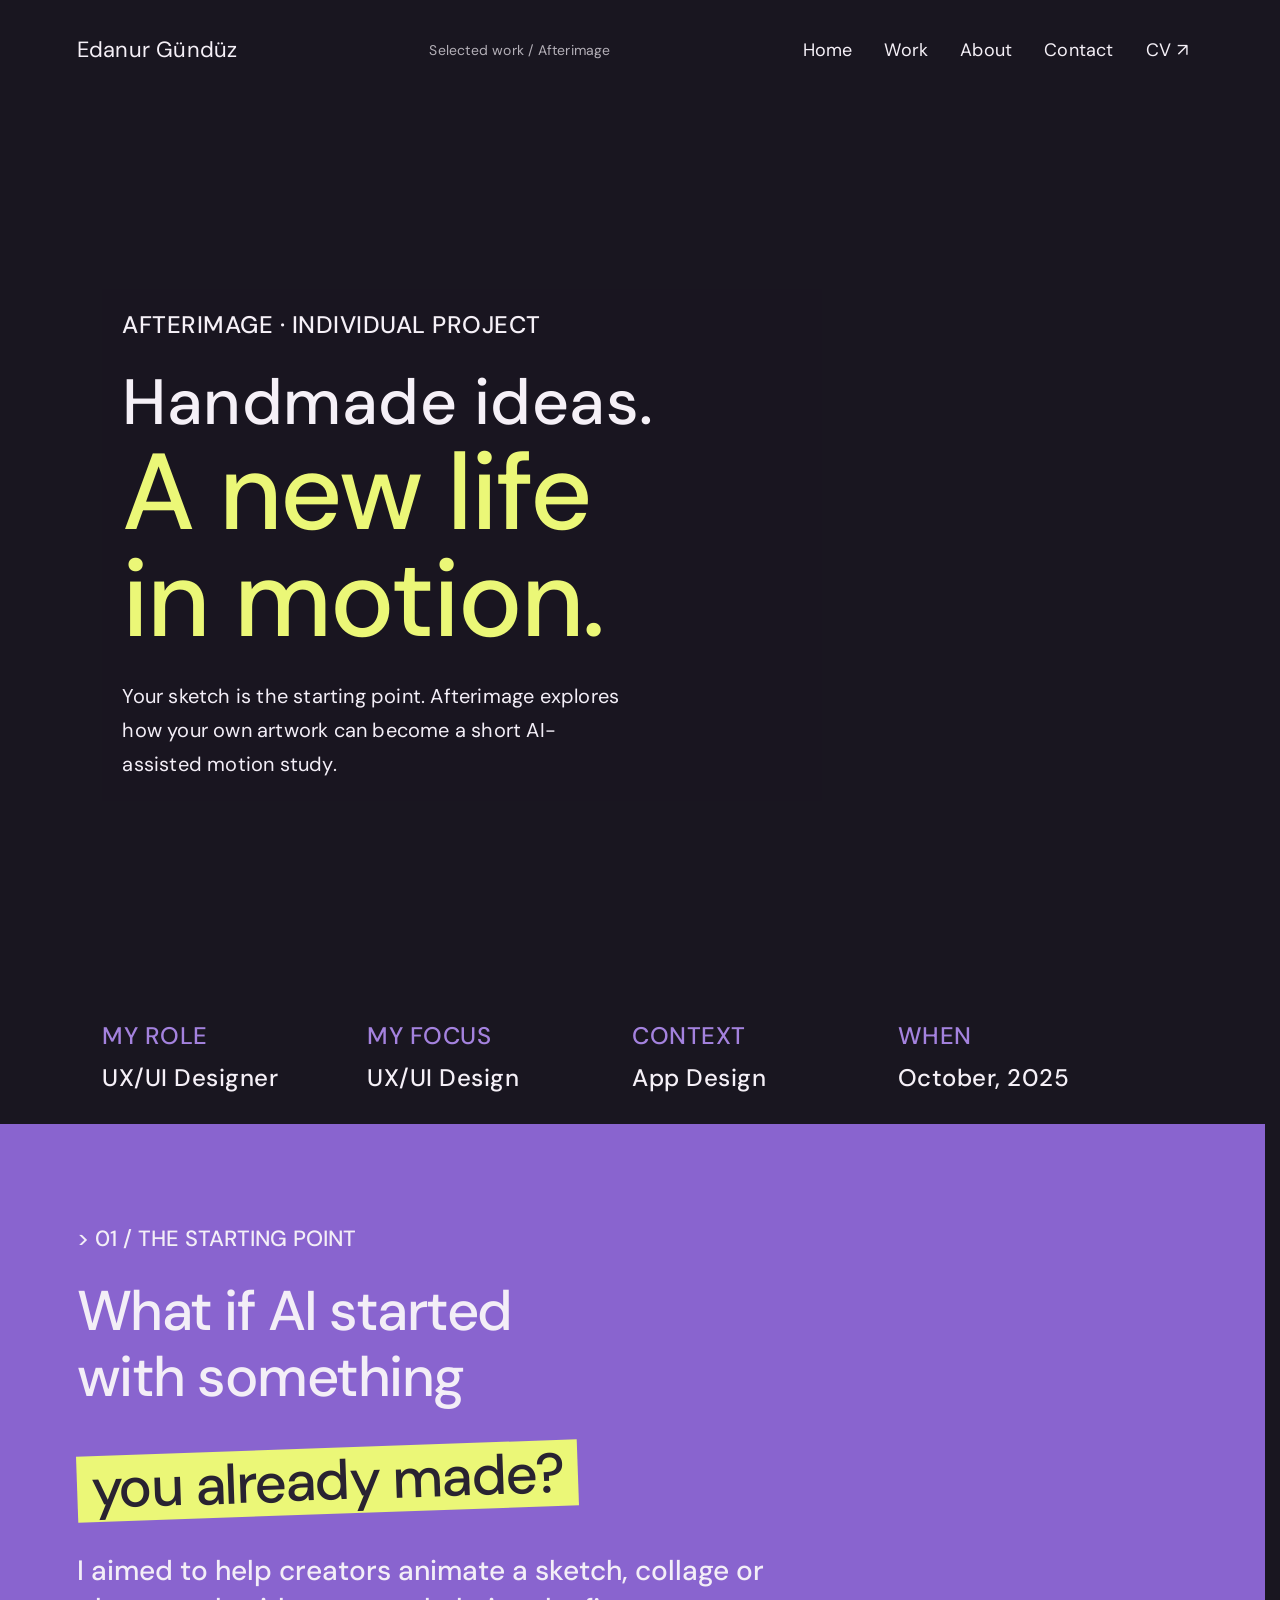
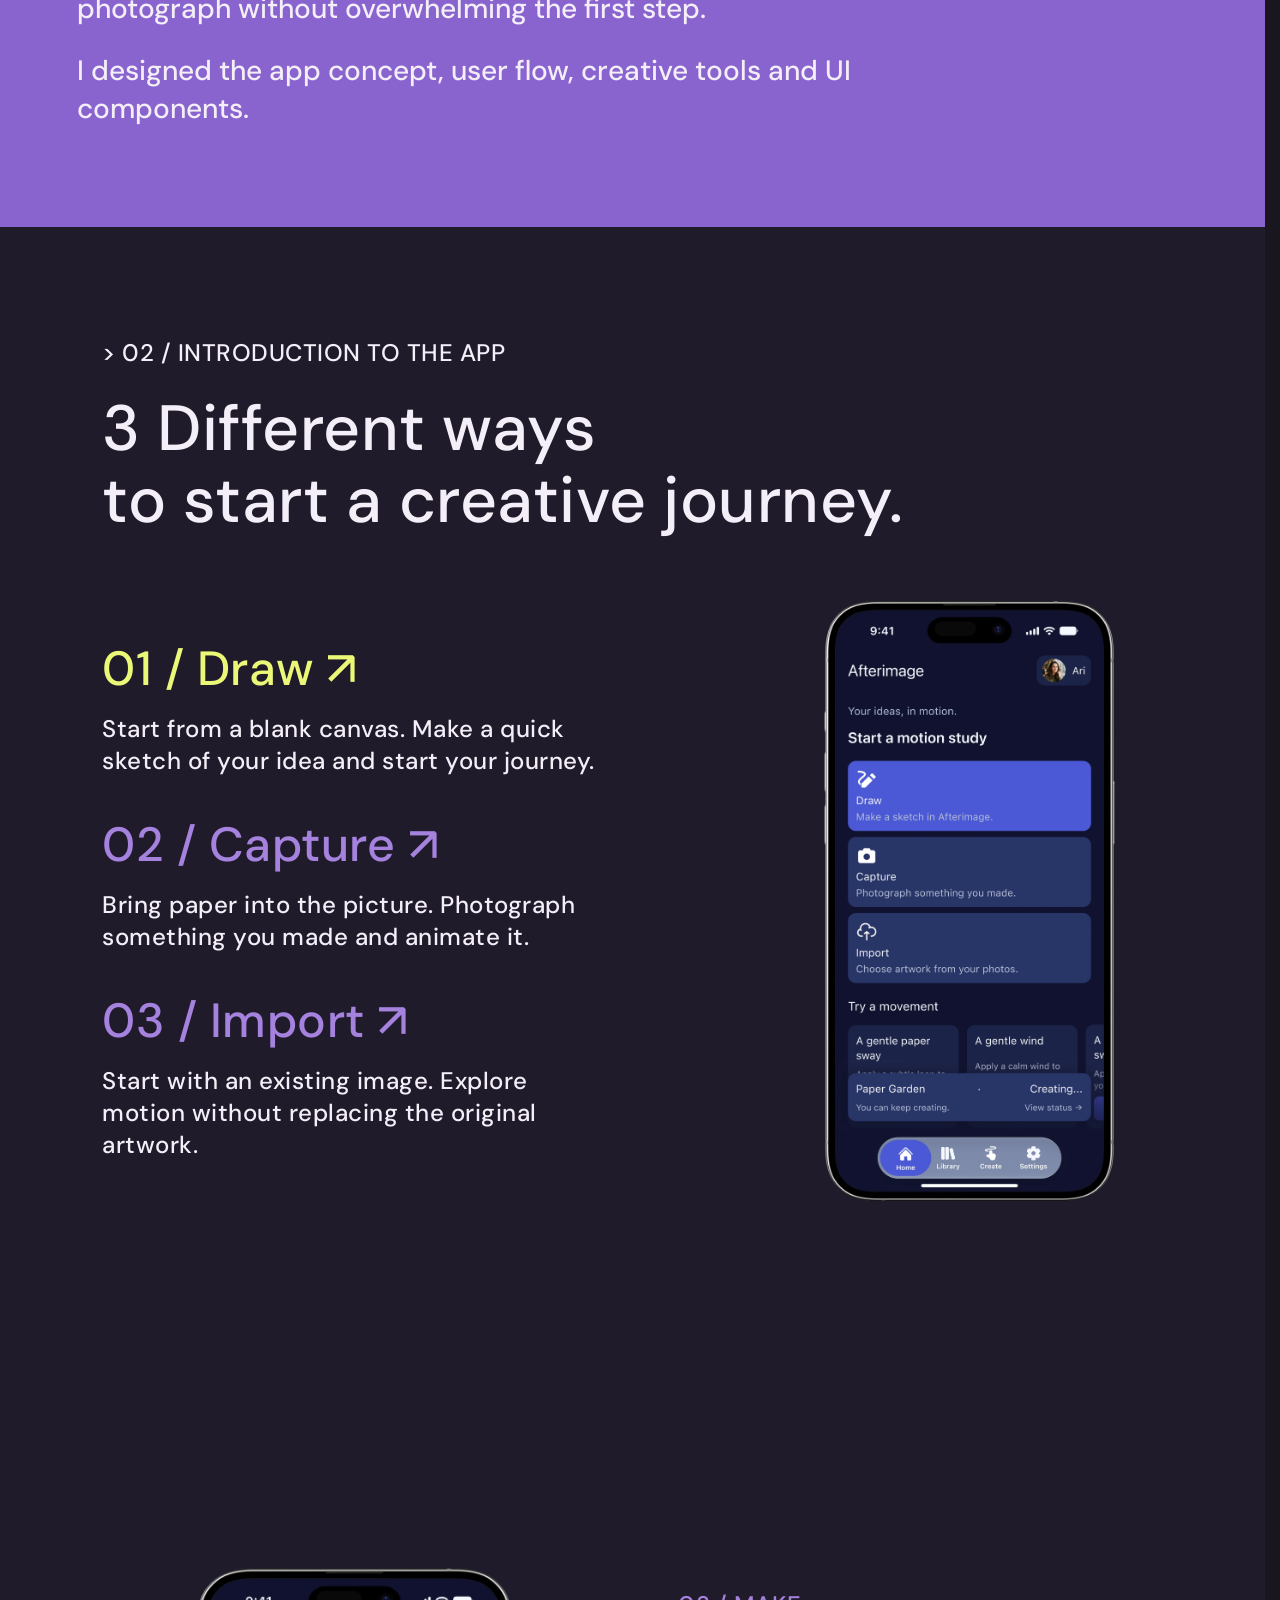
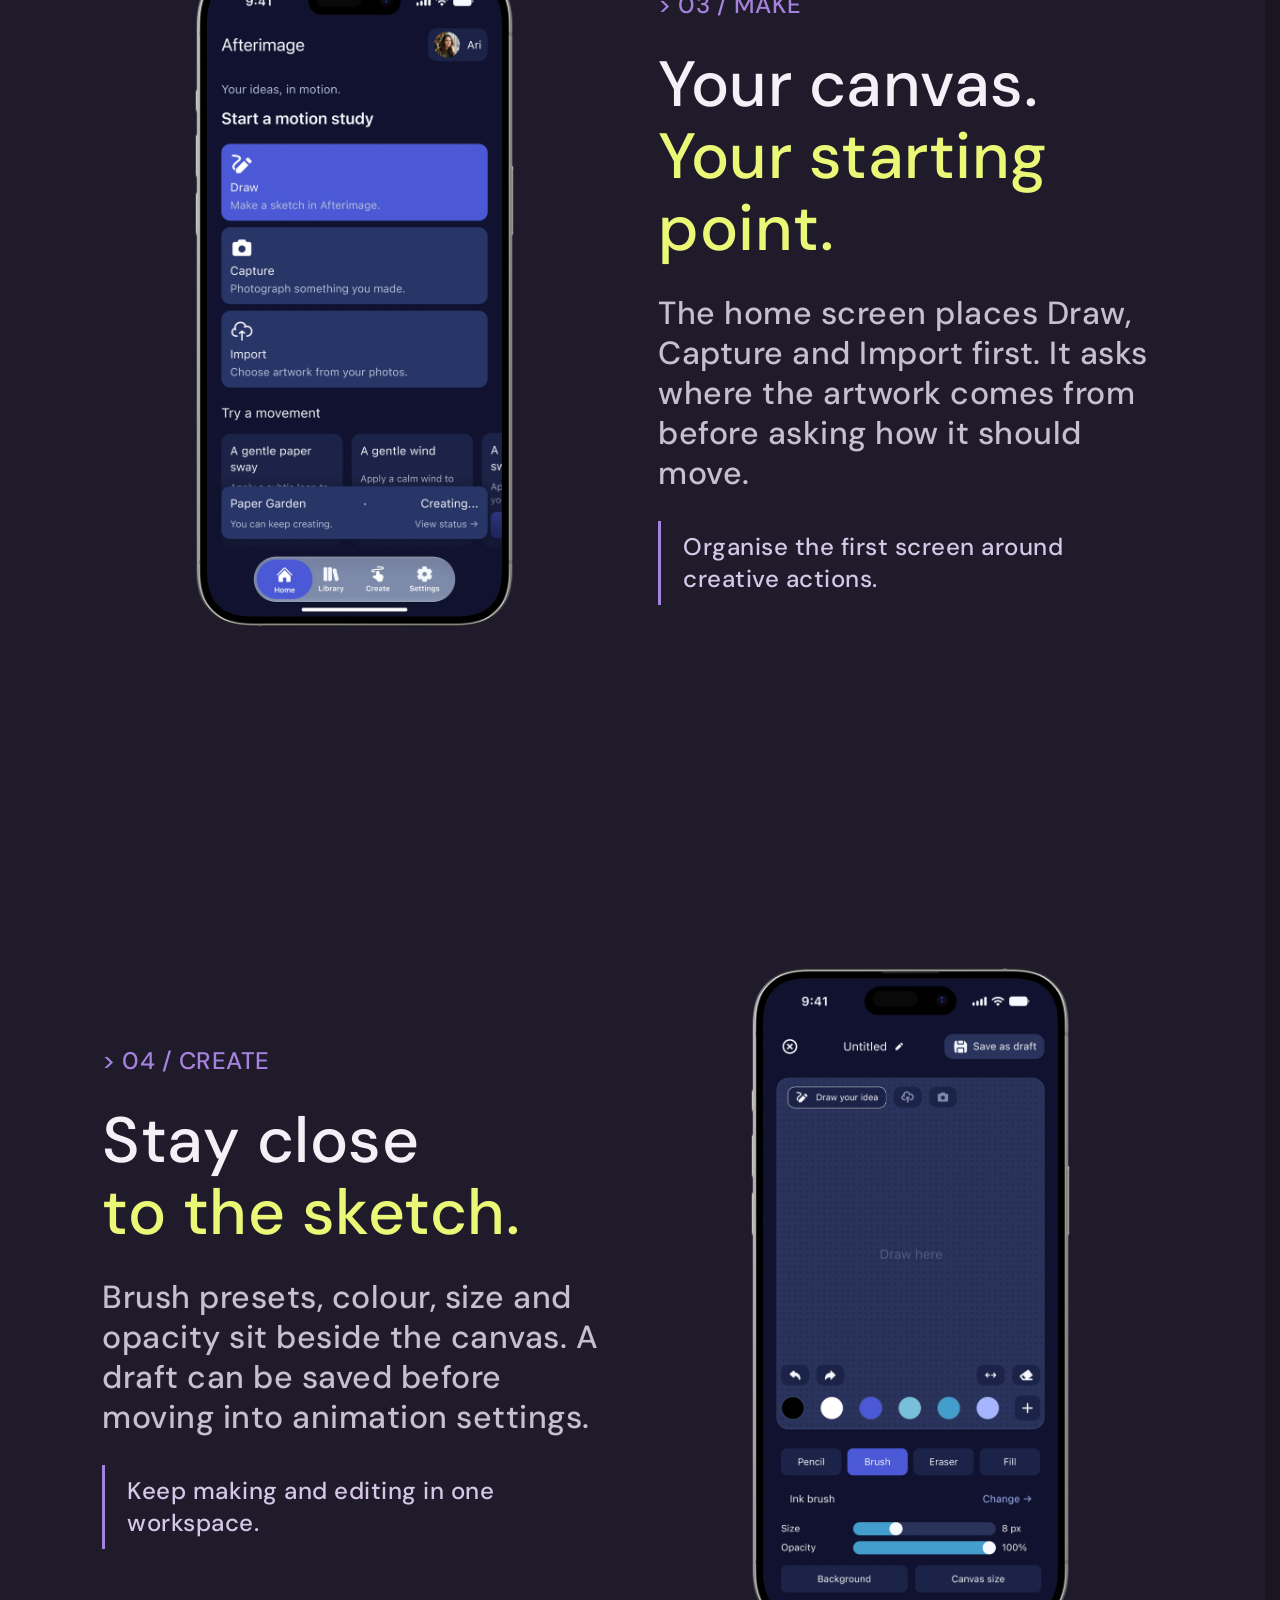
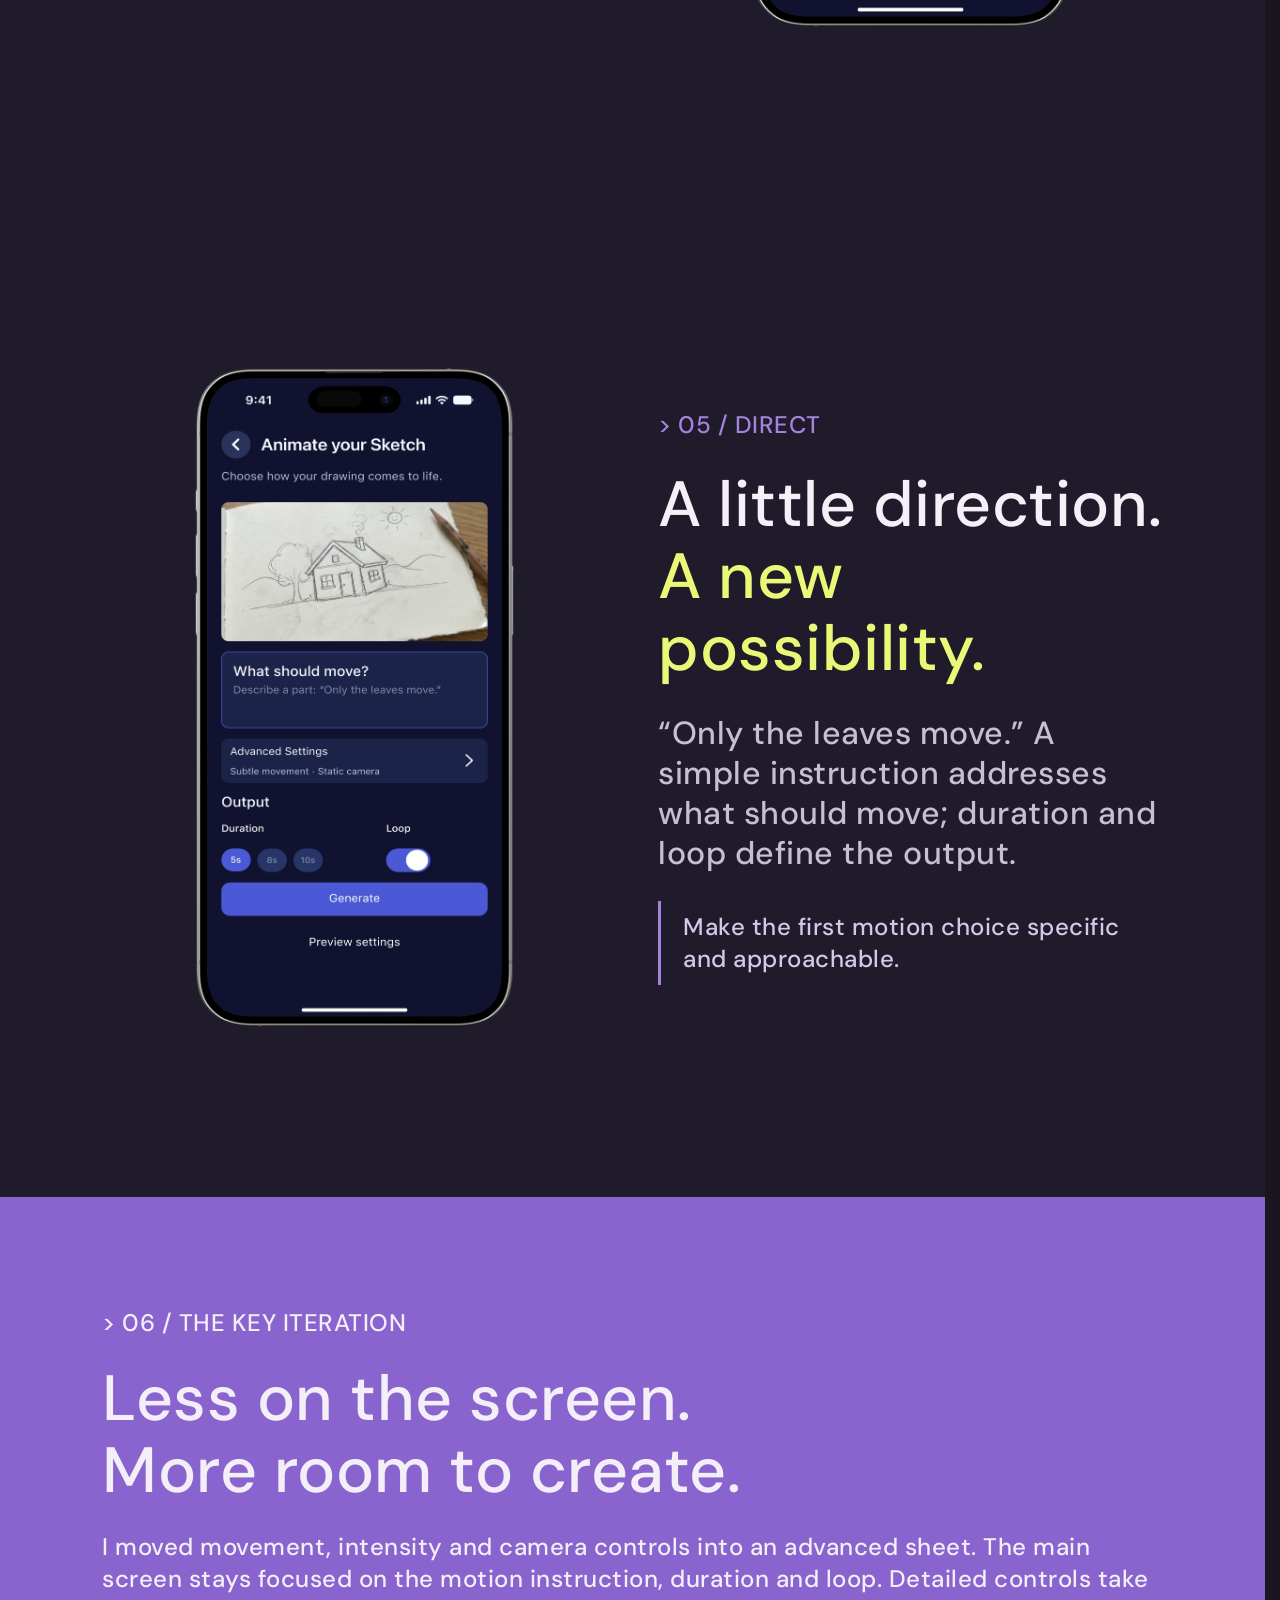
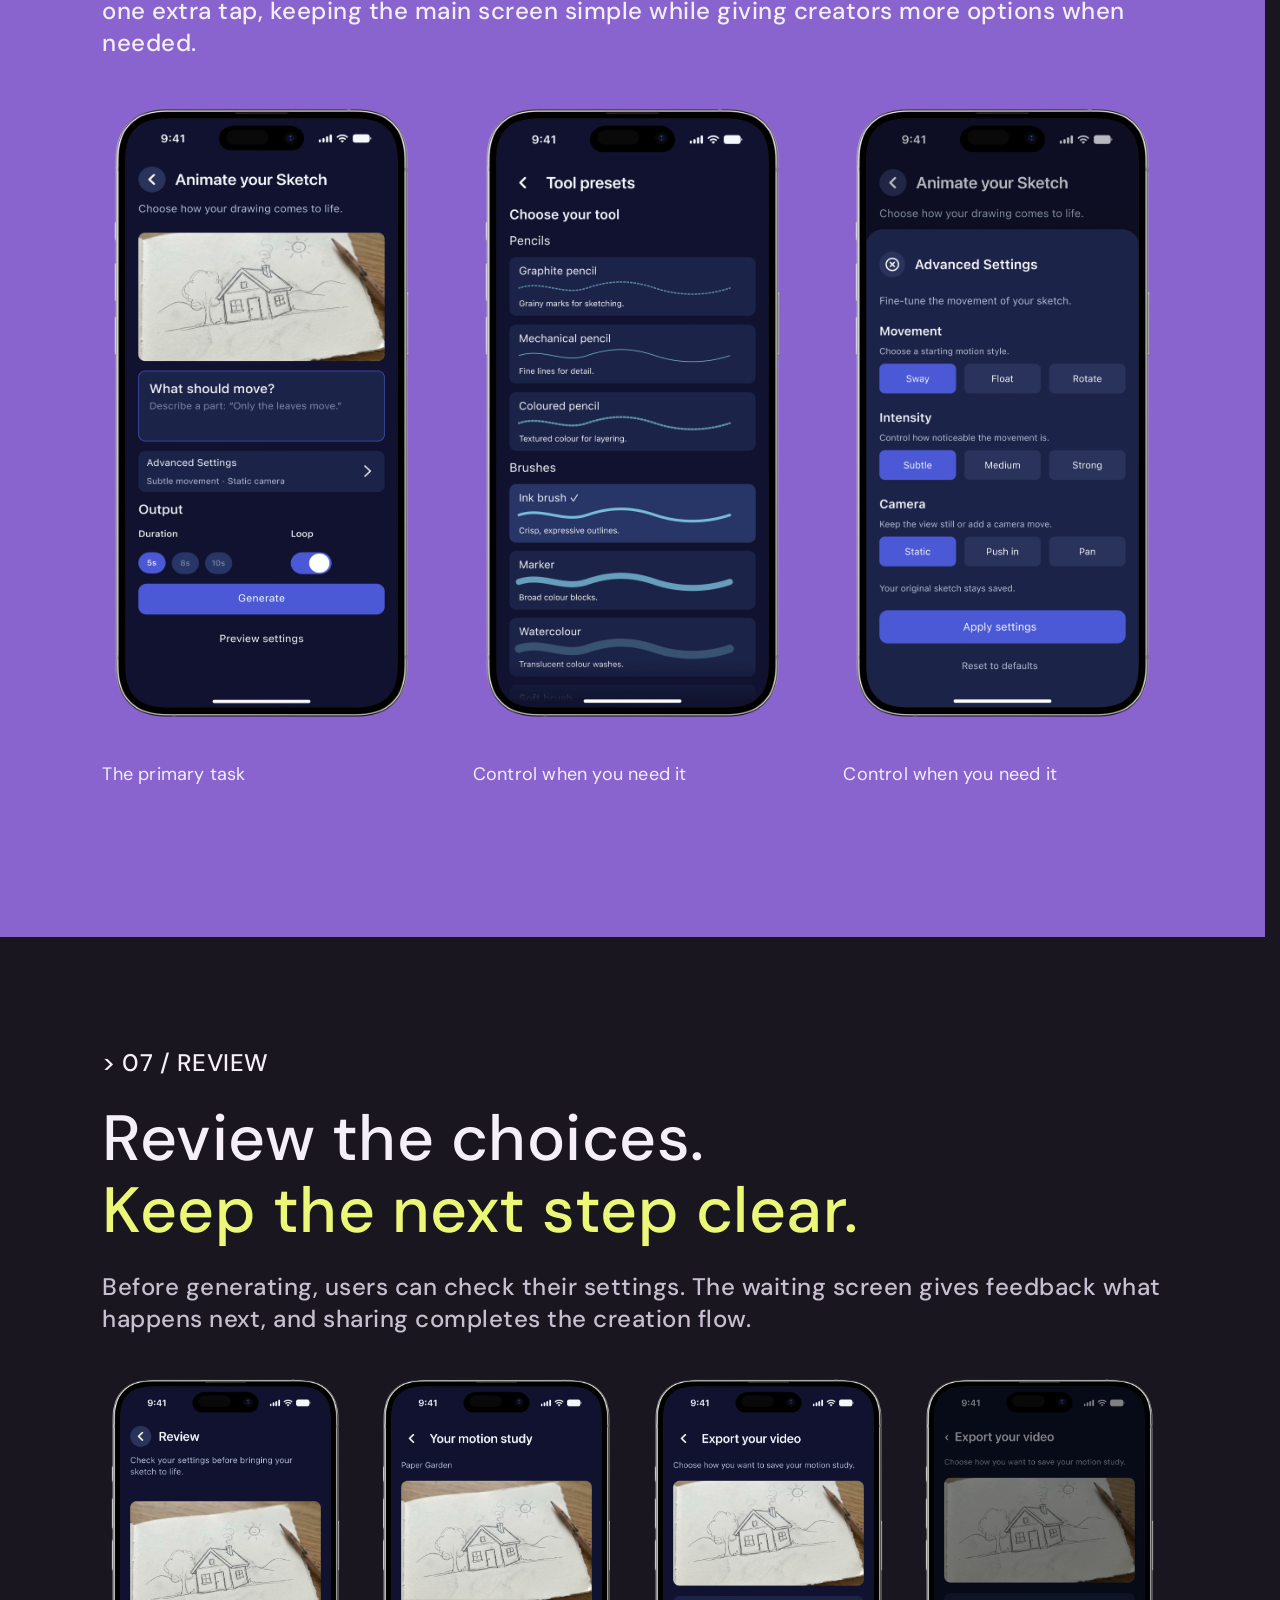
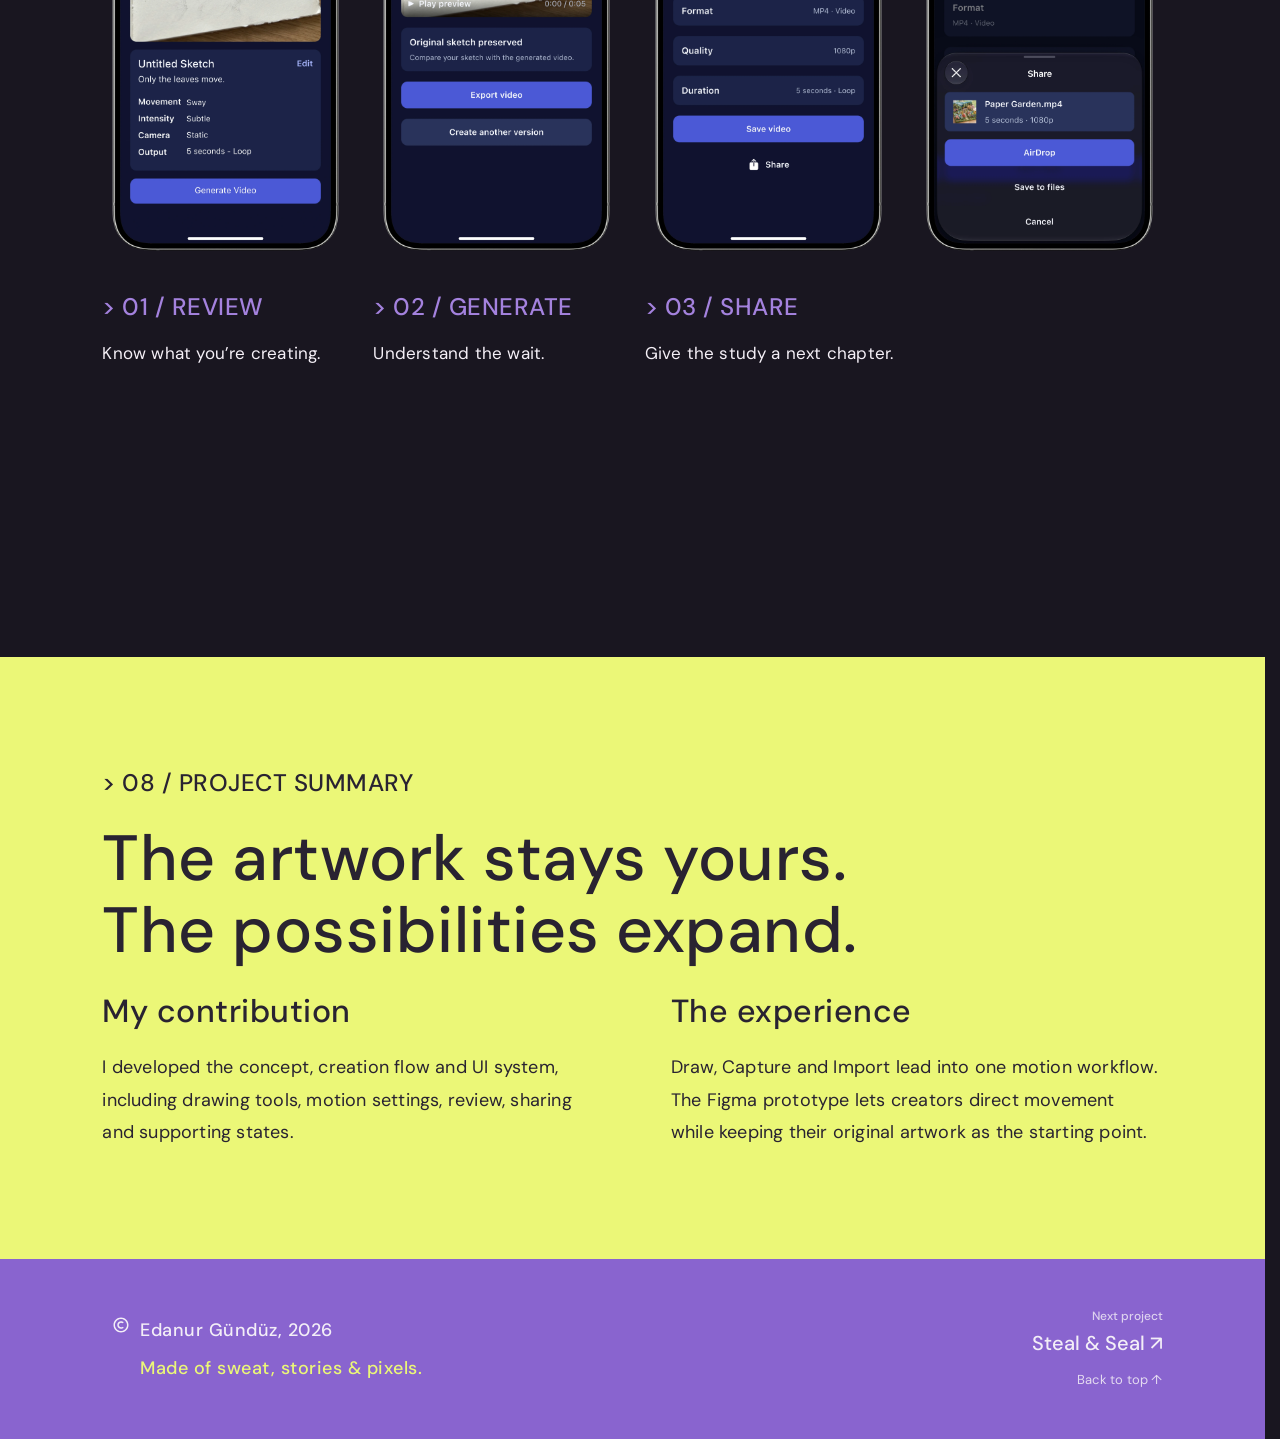
==== commit 6aa6576e: "bugfix9ekim" ====
--- a/afterimage-scroll-story.html
+++ b/afterimage-scroll-story.html
@@ -1,6 +1,6 @@
-<!doctype html><html lang="en"><head><meta charset="utf-8"><meta name="viewport" content="width=device-width,initial-scale=1"><meta name="description" content="Afterimage — UX/UI design portfolio by Edanur Gündüz."><title>Afterimage</title><link rel="stylesheet" href="styles/foundations.css?v=20261009-cv-final"><link rel="stylesheet" href="styles/figma-layout.css?v=20261009-cv-final"><link rel="stylesheet" href="styles/figma-text-current.css?v=20261009-cv-final"><link rel="stylesheet" href="styles/website-last.css?v=20261009-cv-final"><link rel="stylesheet" href="styles/responsive.css?v=20261009-cv-final"></head><body data-page="afterimage"><a class="skip-link" href="#top">Skip to content</a><div class="f10 f37 f40 f41 f191 f359 f371 page-frame case-frame" data-node-id="212:416" data-name="Afterimage — Scroll Story" id="top"><nav class="f7 f10 f37 f40 f46 f49 f88 f189 f192 f200 f348 f359 f366 f396 f397 f459 f475 case-section site-nav" data-node-id="212:417" data-name="Navigation" style="min-height:100px" id="section-212-417"><a class="f359 f366 f539" data-node-id="212:418" href="index.html">Edanur Gündüz</a><p class="f359 f366 f497" data-node-id="212:419">Selected work / Afterimage</p></nav><section class="f37 f40 f179 f189 f348 f357 f359 f366 f475 case-section case-hero" data-node-id="212:420" data-name="00 / Handmade ideas. A new life in motion." style="min-height:890px" id="section-212-420"><video class="hero-video" autoplay="" loop="" muted="" playsinline="" preload="metadata" aria-hidden="true" data-video-key="afterimage"></video><div class="f7 f9 f21 f37 f40 f41 f64 f191 f333 f359 f366 f589" data-node-id="212:421" data-name="Hero story"><p class="f44 f48 f208 f359 f366 f383 f396 f460 f589" data-node-id="212:422">AFTERIMAGE · INDIVIDUAL PROJECT</p><div class="f37 f40 f41 f48 f191 f359 f366 f599" data-node-id="212:423" data-name="Display headline"><p class="f44 f215 f359 f366 f396 f402 f460 f600 large-text" data-node-id="212:424">Handmade ideas.</p><div class="f44 f195 f359 f366 f378 f394 f458 f589 large-text" data-node-id="212:425" role="heading" aria-level="2"><p class="f198 f292">A new life
-</p><p class="f198">in motion.</p></div></div><p class="f45 f49 f210 f359 f366 f382 f395 f459 f566" data-node-id="212:426">Your sketch is the starting point. Afterimage explores how your own artwork can become a short AI-assisted motion study.</p></div></section><section class="f7 f10 f37 f40 f44 f48 f189 f192 f208 f348 f355 f359 f366 f383 f460 f475 case-section context-grid" data-node-id="212:427" data-name="Project context" id="section-212-427"><div class="f37 f40 f41 f52 f191 f359 f366" data-node-id="212:428" data-name="MY ROLE"><p class="f359 f366 f389 f525" data-node-id="212:429">MY ROLE</p><p class="f359 f366 f396 f525" data-node-id="212:430">UX/UI Designer</p></div><div class="f37 f40 f41 f52 f191 f359 f366 f525" data-node-id="212:431" data-name="MY FOCUS"><p class="f359 f366 f389 f525" data-node-id="212:432">MY FOCUS</p><p class="f359 f366 f396 f525" data-node-id="212:433">UX/UI Design</p></div><div class="f37 f40 f41 f52 f191 f359 f366 f525" data-node-id="212:434" data-name="DELIVERABLE"><p class="f359 f366 f389 f525" data-node-id="212:435">CONTEXT</p><p class="f359 f366 f396 f525" data-node-id="212:436">App Design</p></div><div class="f37 f40 f41 f52 f191 f359 f366 f525" data-node-id="212:437" data-name="CONTEXT"><p class="f359 f366 f389 f525" data-node-id="212:438">WHEN</p><p class="f359 f366 f396 f525" data-node-id="212:439">October, 2025</p></div></section><section class="f15 f37 f40 f41 f62 f191 f344 f351 f359 f366 f475 case-section" data-node-id="212:440" data-name="01 / Reframing the starting point" id="section-212-440"><p class="f7 f44 f48 f208 f359 f366 f383 f395 f460 f472" data-node-id="212:441">&gt; 01 / THE STARTING POINT</p><div class="f7 f44 f48 f195 f359 f366 f395 f402 f460 f472 large-text" data-node-id="212:442" role="heading" aria-level="2"><p class="f215 f292">What if AI started
-</p><p class="f215">with something</p></div><div class="f40 f180 f189 f193 f359 f366 f573" data-node-id="212:443"><div class="f1 f42"><div class="f20 f37 f40 f41 f191 f346 f359 f572" data-name="Highlighted question"><p class="f7 f44 f48 f215 f359 f366 f388 f402 f460 f600 large-text" data-node-id="212:444">you already made?</p></div></div></div><p class="f7 f44 f48 f212 f359 f366 f395 f400 f460 f592" data-node-id="212:445">I aimed to help creators animate a sketch, collage or photograph without overwhelming the first step.</p><p class="f7 f44 f48 f212 f359 f366 f395 f400 f460 f592" data-node-id="212:446">I designed the app concept, user flow, creative tools and UI components.</p></section><section class="f11 f37 f40 f41 f62 f92 f191 f344 f351 f359 f366 f475 case-section" data-node-id="212:447" data-name="02 / Three ways in" style="min-height:1170px" id="section-212-447"><p class="f7 f44 f48 f208 f359 f366 f383 f395 f460 f472" data-node-id="212:448">&gt; 02 / INTRODUCTION TO THE APP</p><div class="f7 f44 f48 f195 f359 f366 f395 f402 f460 f472 large-text" data-node-id="212:449" role="heading" aria-level="2"><p class="f215 f292">3 Different ways
+<!doctype html><html lang="en"><head><meta charset="utf-8"><meta name="viewport" content="width=device-width,initial-scale=1"><meta name="description" content="Afterimage — UX/UI design portfolio by Edanur Gündüz."><title>Afterimage</title><link rel="stylesheet" href="styles/foundations.css?v=20261009-cv-final"><link rel="stylesheet" href="styles/figma-layout.css?v=20261009-cv-final"><link rel="stylesheet" href="styles/figma-text-current.css?v=20261009-cv-final"><link rel="stylesheet" href="styles/website-last.css?v=20261009-cv-final"><link rel="stylesheet" href="styles/responsive.css?v=20261009-project-home-04"></head><body data-page="afterimage"><a class="skip-link" href="#top">Skip to content</a><div class="f10 f37 f40 f41 f191 f359 f371 page-frame case-frame" data-node-id="212:416" data-name="Afterimage — Scroll Story" id="top"><nav aria-label="Main navigation" class="f7 f10 f37 f40 f46 f49 f88 f189 f192 f200 f348 f359 f366 f396 f397 f459 f475 case-section site-nav" data-node-id="212:417" data-name="Navigation" style="min-height:100px" id="section-212-417"><a class="f359 f366 f539" data-node-id="212:418" href="index.html">Edanur Gündüz</a><p class="f359 f366 f497 project-breadcrumb" data-node-id="212:419">Selected work / Afterimage</p><div class="project-menu"><a href="index.html">Home</a><a href="index.html#work">Work</a><a href="index.html#about">About</a><a href="index.html#contact">Contact</a><a href="home-assets/Edanur-Gunduz-CV-English.pdf?v=20261009-cv-final" class="project-menu-cv">CV <span aria-hidden="true">↗</span></a></div></nav><section class="f37 f40 f179 f189 f348 f357 f359 f366 f475 case-section case-hero" data-node-id="212:420" data-name="00 / Handmade ideas. A new life in motion." style="min-height:890px" id="section-212-420"><video class="hero-video" autoplay="" loop="" muted="" playsinline="" preload="metadata" aria-hidden="true" data-video-key="afterimage"></video><div class="f7 f9 f21 f37 f40 f41 f64 f191 f333 f359 f366 f589" data-node-id="212:421" data-name="Hero story"><p class="f44 f48 f208 f359 f366 f383 f396 f460 f589" data-node-id="212:422">AFTERIMAGE · INDIVIDUAL PROJECT</p><div class="f37 f40 f41 f48 f191 f359 f366 f599" data-node-id="212:423" data-name="Display headline"><p class="f44 f215 f359 f366 f396 f402 f460 f600 large-text" data-node-id="212:424">Handmade ideas.</p><div class="f44 f195 f359 f366 f378 f394 f458 f589 large-text" data-node-id="212:425" role="heading" aria-level="2"><p class="f198 f292">A new life
+</p><p class="f198">in motion.</p></div></div><p class="f45 f49 f210 f359 f366 f382 f395 f459 f566" data-node-id="212:426">Your sketch is the starting point. Afterimage explores how your own artwork can become a short AI-assisted motion study.</p></div></section><section class="f7 f10 f37 f40 f44 f48 f189 f192 f208 f348 f355 f359 f366 f383 f460 f475 case-section context-grid" data-node-id="212:427" data-name="Project context" id="section-212-427"><div class="f37 f40 f41 f52 f191 f359 f366" data-node-id="212:428" data-name="MY ROLE"><p class="f359 f366 f389 f525" data-node-id="212:429">MY ROLE</p><p class="f359 f366 f396 f525" data-node-id="212:430">UX/UI Designer</p></div><div class="f37 f40 f41 f52 f191 f359 f366 f525" data-node-id="212:431" data-name="MY FOCUS"><p class="f359 f366 f389 f525" data-node-id="212:432">MY FOCUS</p><p class="f359 f366 f396 f525" data-node-id="212:433">UX/UI Design</p></div><div class="f37 f40 f41 f52 f191 f359 f366 f525" data-node-id="212:434" data-name="DELIVERABLE"><p class="f359 f366 f389 f525" data-node-id="212:435">CONTEXT</p><p class="f359 f366 f396 f525" data-node-id="212:436">App Design</p></div><div class="f37 f40 f41 f52 f191 f359 f366 f525" data-node-id="212:437" data-name="CONTEXT"><p class="f359 f366 f389 f525" data-node-id="212:438">WHEN</p><p class="f359 f366 f396 f525" data-node-id="212:439">October, 2025</p></div></section><section class="f15 f37 f40 f41 f62 f191 f344 f351 f359 f366 f475 case-section story-opening" data-node-id="212:440" data-name="01 / Reframing the starting point" id="section-212-440"><p class="f7 f44 f48 f208 f359 f366 f383 f395 f460 f472" data-node-id="212:441">&gt; 01 / THE STARTING POINT</p><div class="f7 f44 f48 f195 f359 f366 f395 f402 f460 f472 large-text" data-node-id="212:442" role="heading" aria-level="2"><p class="f215 f292">What if AI started
+</p><p class="f215">with something</p></div><div class="f40 f180 f189 f193 f359 f366 f573 story-highlight" data-node-id="212:443"><div class="f1 f42"><div class="f20 f37 f40 f41 f191 f346 f359 f572" data-name="Highlighted question"><p class="f7 f44 f48 f215 f359 f366 f388 f402 f460 f600 large-text" data-node-id="212:444">you already made?</p></div></div></div><p class="f7 f44 f48 f212 f359 f366 f395 f400 f460 f592" data-node-id="212:445">I aimed to help creators animate a sketch, collage or photograph without overwhelming the first step.</p><p class="f7 f44 f48 f212 f359 f366 f395 f400 f460 f592" data-node-id="212:446">I designed the app concept, user flow, creative tools and UI components.</p></section><section class="f11 f37 f40 f41 f62 f92 f191 f344 f351 f359 f366 f475 case-section" data-node-id="212:447" data-name="02 / Three ways in" style="min-height:1170px" id="section-212-447"><p class="f7 f44 f48 f208 f359 f366 f383 f395 f460 f472" data-node-id="212:448">&gt; 02 / INTRODUCTION TO THE APP</p><div class="f7 f44 f48 f195 f359 f366 f395 f402 f460 f472 large-text" data-node-id="212:449" role="heading" aria-level="2"><p class="f215 f292">3 Different ways
 </p><p class="f215">to start a creative journey.</p></div><div class="f37 f40 f53 f162 f189 f359 f366 f472" data-node-id="212:450" data-name="Entry actions and home"><div class="f7 f37 f40 f41 f44 f48 f71 f191 f359 f366 f460 f583" data-node-id="212:451" data-name="Creative starting points"><div class="f37 f40 f41 f59 f191 f359 f366 f583" data-node-id="212:452" data-name="01 / Draw ↗"><p class="f213 f359 f366 f389 f401 f583 large-text" data-node-id="212:453">01 / Draw ↗</p><p class="f208 f359 f366 f395 f399 f569" data-node-id="212:454">Start from a blank canvas. Make a quick sketch of your idea and start your journey.</p></div><div class="f37 f40 f41 f59 f191 f359 f366 f583" data-node-id="212:455" data-name="02 / Capture ↗"><p class="f213 f359 f366 f389 f401 f583 large-text" data-node-id="212:456">02 / Capture ↗</p><p class="f208 f359 f366 f395 f399 f569" data-node-id="212:457">Bring paper into the picture. Photograph something you made and animate it.</p></div><div class="f37 f40 f41 f59 f191 f359 f366 f583" data-node-id="212:458" data-name="03 / Import ↗"><p class="f213 f359 f366 f389 f401 f583 large-text" data-node-id="212:459">03 / Import ↗</p><p class="f208 f359 f366 f395 f399 f569" data-node-id="212:460">Start with an existing image. Explore motion without replacing the original artwork.</p></div></div><div class="f160 f359 f366 f537 image-slot" data-node-id="212:461" data-name="Home / Draw Capture Import"><img alt="HomeDrawCaptureImport" class="f8 f184 f291 f326 f339 f371" src="assets/afterimage/imgHomeDrawCaptureImport.webp?v=20261009-cv-final" width="1351" height="2800" decoding="async" loading="lazy"></div></div></section><section class="f11 f37 f40 f80 f87 f189 f344 f351 f359 f366 f475 case-section scroll-scene" data-node-id="212:462" data-name="03 / MAKE / Scroll scene" style="min-height:1000px" id="section-212-462"><div class="f37 f40 f41 f166 f189 f193 f359 f366 f578 scene-media" data-node-id="212:463" data-name="Sticky phone / home" style="--asset-ratio:1351/2800"><div class="f165 f359 f366 f544 image-slot" data-node-id="212:464" data-name="Project screen / home"><img alt="HomeDrawCaptureImport" class="f8 f184 f291 f326 f339 f371" src="assets/afterimage/imgHomeDrawCaptureImport.webp?v=20261009-cv-final" width="1351" height="2800" decoding="async" loading="lazy"></div></div><div class="f37 f40 f41 f66 f191 f359 f366 f576 scene-copy" data-node-id="212:465" data-name="03 / MAKE / Copy"><p class="f7 f44 f48 f208 f359 f366 f383 f389 f460 f576" data-node-id="212:466">&gt; 03 / MAKE</p><div class="f7 f37 f40 f41 f44 f48 f191 f215 f359 f366 f402 f460 f576" data-node-id="212:467" data-name="Story headline"><p class="f359 f366 f396 f576 large-text" data-node-id="212:468">Your canvas.</p><p class="f359 f366 f394 f576 large-text" data-node-id="212:469">Your starting point.</p></div><p class="f7 f44 f48 f212 f359 f366 f392 f400 f460 f565" data-node-id="212:470">The home screen places Draw, Capture and Import first. It asks where the artwork comes from before asking how it should move.</p><div class="f28 f32 f33 f37 f40 f41 f191 f337 f350 f359 f366 f566" data-node-id="212:471" data-name="ShoCo / Story decision note"><p class="f7 f44 f48 f208 f359 f366 f383 f393 f460 f561" data-node-id="I212:471;59:43">Organise the first screen around creative actions.</p></div></div></section><section class="f11 f37 f40 f80 f87 f189 f344 f351 f359 f366 f475 case-section scroll-scene" data-node-id="212:472" data-name="04 / CREATE / Scroll scene" style="min-height:1000px" id="section-212-472"><div class="f37 f40 f41 f66 f191 f359 f366 f576 scene-copy" data-node-id="212:473" data-name="04 / CREATE / Copy"><p class="f7 f44 f48 f208 f359 f366 f383 f389 f460 f576" data-node-id="212:474">&gt; 04 / CREATE</p><div class="f7 f37 f40 f41 f44 f48 f191 f215 f359 f366 f402 f460 f576" data-node-id="212:475" data-name="Story headline"><p class="f359 f366 f396 f576 large-text" data-node-id="212:476">Stay close</p><p class="f359 f366 f394 f576 large-text" data-node-id="212:477">to the sketch.</p></div><p class="f7 f44 f48 f212 f359 f366 f392 f400 f460 f565" data-node-id="212:478">Brush presets, colour, size and opacity sit beside the canvas. A draft can be saved before moving into animation settings.</p><div class="f28 f32 f33 f37 f40 f41 f191 f337 f350 f359 f366 f566" data-node-id="212:479" data-name="ShoCo / Story decision note"><p class="f7 f44 f48 f208 f359 f366 f383 f393 f460 f561" data-node-id="I212:479;59:43">Keep making and editing in one workspace.</p></div></div><div class="f37 f40 f41 f166 f189 f193 f359 f366 f578 scene-media" data-node-id="212:480" data-name="Sticky phone / draw" style="--asset-ratio:1351/2800"><div class="f165 f359 f366 f544 image-slot" data-node-id="212:481" data-name="Project screen / draw"><img alt="ProjectScreenDraw" class="f8 f184 f291 f326 f339 f371" src="assets/afterimage/imgProjectScreenDraw.webp?v=20261009-cv-final" width="1351" height="2800" decoding="async" loading="lazy"></div></div></section><section class="f11 f37 f40 f80 f87 f189 f344 f351 f359 f366 f475 case-section scroll-scene" data-node-id="212:482" data-name="05 / DIRECT / Scroll scene" style="min-height:1000px" id="section-212-482"><div class="f37 f40 f41 f166 f189 f193 f359 f366 f578 scene-media" data-node-id="212:483" data-name="Sticky phone / motion" style="--asset-ratio:1351/2800"><div class="f165 f359 f366 f544 image-slot" data-node-id="212:484" data-name="Project screen / motion"><img alt="ProjectScreenMotion" class="f8 f184 f291 f326 f339 f371" src="assets/afterimage/imgProjectScreenMotion.webp?v=20261009-cv-final" width="1351" height="2800" decoding="async" loading="lazy"></div></div><div class="f37 f40 f41 f66 f191 f359 f366 f576 scene-copy" data-node-id="212:485" data-name="05 / DIRECT / Copy"><p class="f7 f44 f48 f208 f359 f366 f383 f389 f460 f576" data-node-id="212:486">&gt; 05 / DIRECT</p><div class="f7 f37 f40 f41 f44 f48 f191 f215 f359 f366 f402 f460 f576" data-node-id="212:487" data-name="Story headline"><p class="f359 f366 f396 f576 large-text" data-node-id="212:488">A little direction.</p><p class="f359 f366 f394 f576 large-text" data-node-id="212:489">A new possibility.</p></div><p class="f7 f44 f48 f212 f359 f366 f392 f400 f460 f565" data-node-id="212:490">“Only the leaves move.” A simple instruction addresses what should move; duration and loop define the output.</p><div class="f28 f32 f33 f37 f40 f41 f191 f337 f350 f359 f366 f566" data-node-id="212:491" data-name="ShoCo / Story decision note"><p class="f7 f44 f48 f208 f359 f366 f383 f393 f460 f561" data-node-id="I212:491;59:43">Make the first motion choice specific and approachable.</p></div></div></section><section class="f15 f37 f40 f41 f62 f96 f191 f344 f351 f359 f366 f475 case-section" data-node-id="212:492" data-name="06 / The key iteration" style="min-height:1340px" id="section-212-492"><p class="f7 f44 f48 f208 f359 f366 f383 f395 f460 f472" data-node-id="212:493">&gt; 06 / THE KEY ITERATION</p><div class="f7 f44 f48 f195 f359 f366 f395 f402 f460 f472 large-text" data-node-id="212:494" role="heading" aria-level="2"><p class="f215 f292">Less on the screen.
 </p><p class="f215">More room to create.</p></div><p class="f7 f44 f48 f208 f293 f359 f366 f395 f399 f460 f598" data-node-id="212:495">I moved movement, intensity and camera controls into an advanced sheet. The main screen stays focused on the motion instruction, duration and loop. Detailed controls take one extra tap, keeping the main screen simple while giving creators more options when needed.</p><div class="f37 f40 f56 f164 f191 f193 f359 f366 f472" data-node-id="212:496" data-name="Main screen and advanced sheet"><div class="f37 f40 f41 f61 f191 f359 f366 f531" data-node-id="212:497" data-name="The primary task"><div class="f156 f359 f366 f531 image-slot" data-node-id="212:498" data-name="The primary task"><img alt="ProjectScreenMotion" class="f8 f184 f291 f326 f339 f371" src="assets/afterimage/imgProjectScreenMotion.webp?v=20261009-cv-final" width="1351" height="2800" decoding="async" loading="lazy"></div><p class="f7 f46 f49 f202 f359 f366 f395 f398 f459 f531" data-node-id="212:499">The primary task</p></div><div class="f37 f40 f41 f61 f191 f359 f366 f531" data-node-id="212:500" data-name="Control when you need it"><div class="f156 f359 f366 f531 image-slot" data-node-id="212:501" data-name="Control when you need it"><img alt="ControlWhenYouNeedIt" class="f8 f184 f291 f326 f339 f371" src="assets/afterimage/imgControlWhenYouNeedIt.webp?v=20261009-cv-final" width="1351" height="2800" decoding="async" loading="lazy"></div><p class="f7 f46 f49 f202 f359 f366 f395 f398 f459 f531" data-node-id="212:502">Control when you need it</p></div><div class="f37 f40 f41 f61 f191 f359 f366 f531" data-node-id="212:503" data-name="Control when you need it"><div class="f156 f359 f366 f531 image-slot" data-node-id="212:504" data-name="Control when you need it"><img alt="ControlWhenYouNeedIt1" class="f8 f184 f291 f326 f339 f371" src="assets/afterimage/imgControlWhenYouNeedIt1.webp?v=20261009-cv-final" width="1351" height="2800" decoding="async" loading="lazy"></div><p class="f7 f46 f49 f202 f359 f366 f395 f398 f459 f531" data-node-id="212:505">Control when you need it</p></div></div></section><section class="f10 f37 f40 f41 f62 f94 f191 f344 f351 f359 f366 f475 case-section" data-node-id="212:506" data-name="07 / Close the creative loop" style="min-height:1320px" id="section-212-506"><p class="f7 f44 f48 f208 f359 f366 f383 f396 f460 f472" data-node-id="212:507">&gt; 07 / REVIEW</p><div class="f7 f37 f40 f41 f44 f48 f191 f215 f359 f366 f402 f460 f472" data-node-id="212:508" data-name="Closing headline"><p class="f359 f366 f396 f472 large-text" data-node-id="212:509">Review the choices.</p><p class="f359 f366 f394 f472 large-text" data-node-id="212:510">Keep the next step clear.</p></div><p class="f7 f44 f48 f208 f293 f359 f366 f392 f399 f460 f598" data-node-id="212:511">Before generating, users can check their settings. The waiting screen gives feedback what happens next, and sharing completes the creation flow.</p><div class="f37 f40 f189 f192 f359 f366 f599" data-node-id="212:512" data-name="Review Generate Share"><div class="f37 f40 f41 f58 f169 f189 f193 f359 f366 f531" data-node-id="212:513" data-name="Know what you’re creating."><div class="f155 f359 f366 f516 image-slot" data-node-id="212:514" data-name="Know what you’re creating."><img alt="KnowWhatYoureCreating" class="f8 f184 f291 f326 f339 f371" src="assets/afterimage/imgKnowWhatYoureCreating.webp?v=20261009-cv-final" width="1351" height="2800" decoding="async" loading="lazy"></div><p class="f7 f44 f48 f208 f359 f366 f383 f389 f460 f531" data-node-id="212:515">&gt; 01 / REVIEW</p><p class="f7 f45 f49 f201 f359 f366 f380 f396 f459 f531" data-node-id="212:516">Know what you’re creating.</p></div><div class="f37 f40 f41 f58 f169 f189 f193 f359 f366 f531" data-node-id="212:517" data-name="Understand the wait."><div class="f154 f359 f366 f514" data-node-id="212:518" data-name="Understand the wait."><div class="f8 f184 f331 f339 image-slot"><img alt="UnderstandTheWait" class="f8 f181 f218 f291 f424 f599" src="assets/afterimage/imgUnderstandTheWait.webp?v=20261009-cv-final" width="1351" height="2800" decoding="async" loading="lazy"></div></div><p class="f7 f44 f48 f208 f359 f366 f383 f389 f460 f531" data-node-id="212:519">&gt; 02 / GENERATE</p><p class="f7 f45 f49 f201 f359 f366 f380 f396 f459 f531" data-node-id="212:520">Understand the wait.</p></div><div class="f37 f40 f41 f58 f169 f191 f193 f359 f366" data-node-id="212:521" data-name="Give the study a next chapter."><div class="f37 f40 f55 f191 f359 f366" data-node-id="212:522"><div class="f155 f359 f366 f514 image-slot" data-node-id="212:523" data-name="Give the study a next chapter."><img alt="GiveTheStudyANextChapter" class="f8 f184 f291 f326 f339 f371" src="assets/afterimage/imgGiveTheStudyANextChapter.webp?v=20261009-cv-final" width="1351" height="2800" decoding="async" loading="lazy"></div><div class="f155 f359 f366 f516 image-slot" data-node-id="212:524" data-name="Give the study a next chapter."><img alt="GiveTheStudyANextChapter1" class="f8 f184 f291 f326 f339 f371" src="assets/afterimage/imgGiveTheStudyANextChapter1.webp?v=20261009-cv-final" width="1351" height="2800" decoding="async" loading="lazy"></div></div><p class="f7 f44 f48 f208 f359 f366 f383 f389 f460 f531" data-node-id="212:525">&gt; 03 / SHARE</p><p class="f7 f45 f49 f201 f359 f366 f380 f396 f459 f531" data-node-id="212:526">Give the study a next chapter.</p></div></div></section><section class="f7 f20 f37 f40 f41 f62 f191 f344 f351 f359 f366 f388 f475 case-section" data-node-id="212:527" data-name="08 / Outcome &amp; reflection" id="section-212-527"><p class="f44 f48 f208 f359 f366 f383 f460 f472" data-node-id="212:528">&gt; 08 / PROJECT SUMMARY</p><div class="f44 f48 f195 f359 f366 f402 f460 f472 large-text" data-node-id="212:529" role="heading" aria-level="2"><p class="f215 f292">The artwork stays yours.
 </p><p class="f215">The possibilities expand.</p></div><div class="f37 f40 f50 f191 f359 f366" data-node-id="212:530" data-name="Results and next steps"><div class="f37 f40 f41 f61 f191 f359 f366 f560" data-node-id="212:531" data-name="What I designed"><p class="f44 f48 f212 f359 f366 f400 f460 f570" data-node-id="212:532">My contribution</p><p class="f46 f49 f207 f359 f366 f398 f459 f561" data-node-id="212:533">I developed the concept, creation flow and UI system, including drawing tools, motion settings, review, sharing and supporting states.</p></div><div class="f37 f40 f41 f61 f191 f359 f366 f555" data-node-id="212:534" data-name="What I would test next"><p class="f44 f48 f212 f359 f366 f400 f460 f570" data-node-id="212:535">The experience</p><p class="f46 f49 f207 f359 f366 f398 f459 f562" data-node-id="212:536">Draw, Capture and Import lead into one motion workflow. The Figma prototype lets creators direct movement while keeping their original artwork as the starting point.</p></div></div></section><footer class="f15 f37 f40 f100 f189 f192 f344 f359 f366 f475 case-section site-footer" data-node-id="212:538" data-name="Footer" style="min-height:180px" id="section-212-538"><div class="f37 f40 f52 f191 f193 f332 f359 f366" data-node-id="220:840"><div class="f359 f366 f368 image-slot" data-node-id="220:841" data-name="bx:copyright"><img alt="BxCopyright" class="f8 f23 f184 f291 f371" src="assets/afterimage/imgBxCopyright.svg?v=20261009-cv-final"></div><div class="f7 f37 f40 f41 f44 f48 f52 f191 f193 f208 f359 f366 f399 f460 f600" data-node-id="220:844"><p class="f359 f366 f395" data-node-id="220:845">Edanur Gündüz, 2026</p><p class="f359 f366 f374" data-node-id="220:846">Made of sweat, stories &amp; pixels.</p></div></div><a class="f7 f45 f49 f206 f359 f366 f383 f396 f459 f490" data-node-id="212:544" href="#top" aria-label="Back to top">Back to top ↑</a></footer></div><script src="scripts/site.js?v=20261009-cv-final" defer></script></body></html>
--- a/styles/responsive.css
+++ b/styles/responsive.css
@@ -185,18 +185,41 @@
 @media(max-width:760px){.mobile-hero h1 span:last-child{background:transparent;color:#ebf777;padding-inline:0}}
 @media(min-width:1200px){body[data-page="foody"] .case-hero [data-name="Display headline"] p{white-space:nowrap;max-width:none}}
 
-/* Keep the opening question and its tilted highlight in one fluid rhythm. */
-[data-node-id="212:337"]{gap:20px}
-[data-node-id="212:339"]{width:100%;max-width:100%;min-width:0}
-[data-node-id="212:339"] p{margin:0}
-[data-node-id="212:340"]{width:fit-content;max-width:100%;height:auto;margin-top:-8px;margin-bottom:8px; padding-block:7px}
-[data-node-id="212:340"]>div{max-width:100%}
-[data-node-id="212:340"]>div>div{width:fit-content;max-width:100%;padding-inline:.18em}
-[data-node-id="212:341"]{margin:0;white-space:nowrap}
-[data-node-id="212:342"],[data-node-id="212:343"]{width:min(810px,100%);min-width:0;white-space:normal;margin:0;overflow-wrap:break-word}
-@media(max-width:760px){
- [data-node-id="212:337"]{gap:20px!important}
- [data-node-id="212:340"]{margin-top:-10px;margin-bottom:4px}
- [data-node-id="212:341"]{font-size:clamp(28px,8.5vw,46px)!important;line-height:1.12!important;letter-spacing:-1px!important}
- [data-node-id="212:340"]>div>div{padding-inline:8px}
-}
+/* Shared opening sections: reference typography and content-sized highlights. */
+.case-frame .story-opening{padding:100px clamp(24px,6vw,116px);gap:24px;align-items:flex-start}
+.case-frame .story-opening>p:first-child{font-size:22px;line-height:30px;letter-spacing:0}
+.case-frame .story-opening>[role="heading"],
+.case-frame .story-opening [data-name="Highlighted question"]>p{
+ font-size:56px;line-height:1.18;letter-spacing:-1.5px;width:fit-content;
+}
+.case-frame .story-opening>[role="heading"] p{font-size:inherit;line-height:inherit;letter-spacing:inherit}
+.case-frame .story-opening .story-highlight{
+ width:fit-content;max-width:100%;height:auto;padding-block:10px;margin-block:4px;justify-content:flex-start;
+}
+.case-frame .story-opening [data-name="Highlighted question"]{width:fit-content;max-width:100%;padding-inline:14px}
+.case-frame .story-opening [data-name="Highlighted question"]>p{white-space:nowrap;overflow-wrap:normal}
+.case-frame .story-opening>p:not(:first-child){width:min(810px,100%);font-size:28px;line-height:1.35;letter-spacing:0}
+@media(max-width:760px){
+ .case-frame .story-opening{padding:56px 24px;gap:24px!important}
+ .case-frame .story-opening [data-name="Highlighted question"]>p{
+  font-size:clamp(23px,6.3vw,46px)!important;line-height:1.18!important;letter-spacing:-1px!important;
+ }
+ .case-frame .story-opening [data-name="Highlighted question"]{padding-inline:8px}
+}
+
+/* Shared project header mirrors the home navigation. */
+.case-frame .site-nav{height:auto!important;min-height:100px;padding:28px clamp(24px,6vw,116px);display:flex;align-items:center;justify-content:space-between;gap:24px;flex-wrap:wrap}
+.case-frame .site-nav>a{width:auto;flex-shrink:0;font-size:22px;line-height:1.4;white-space:nowrap}
+.case-frame .site-nav .project-breadcrumb{width:auto;flex:1;text-align:center;font-size:14px;line-height:1.5;opacity:.7}
+.case-frame .site-nav .project-menu{display:flex;width:auto;max-width:100%;gap:32px;align-items:center;flex-shrink:0}
+.case-frame .site-nav .project-menu a{font-size:18px;line-height:1.5;white-space:nowrap}
+.case-frame .site-nav .project-menu-cv{display:flex;align-items:center;gap:6px}
+@media(max-width:1100px){.case-frame .site-nav .project-breadcrumb{display:none}}
+@media(max-width:760px){
+ .case-frame .site-nav{padding:20px 24px;min-height:76px;gap:16px}
+ .case-frame .site-nav>a{font-size:16px!important}
+ .case-frame .site-nav .project-menu{gap:20px}
+ .case-frame .site-nav .project-menu a{font-size:14px!important}
+}
+
+@media(max-width:760px){.case-frame .site-nav .project-menu{gap:clamp(12px,3vw,20px);flex-wrap:wrap;row-gap:10px}}
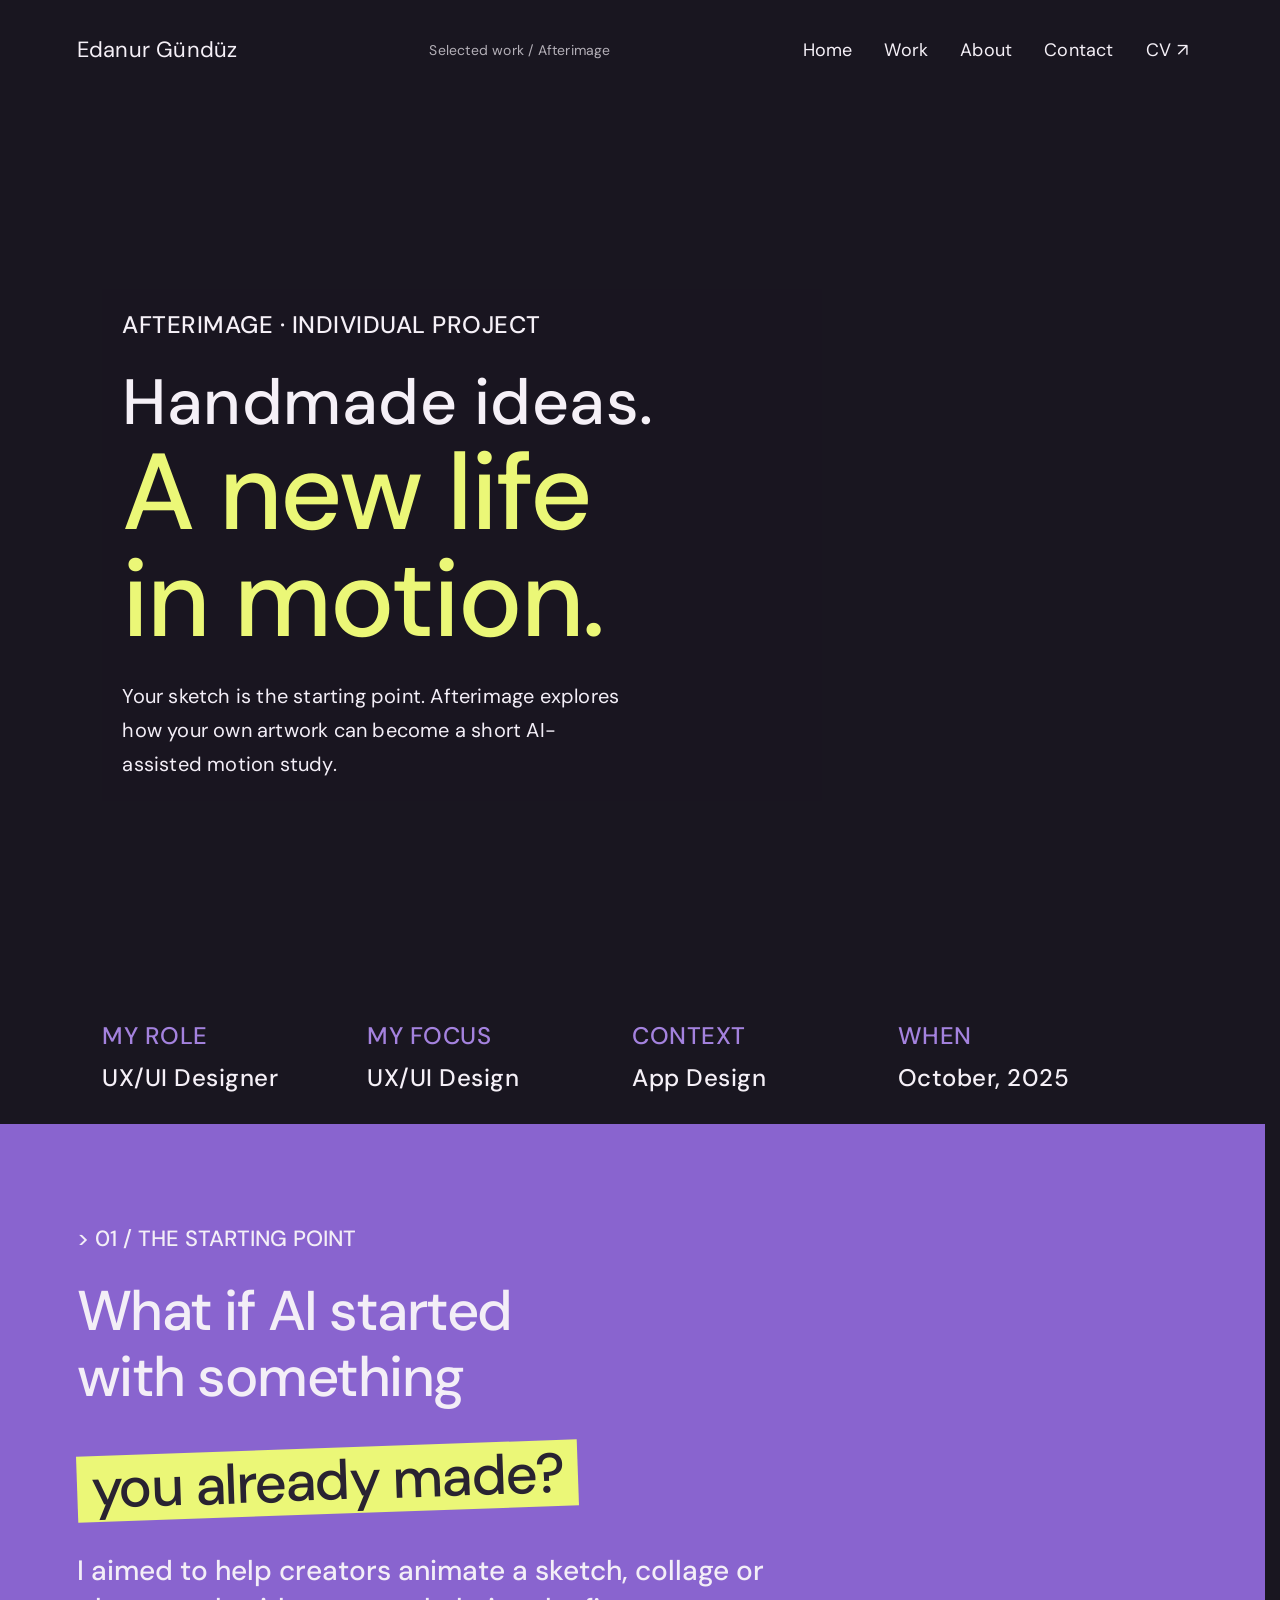
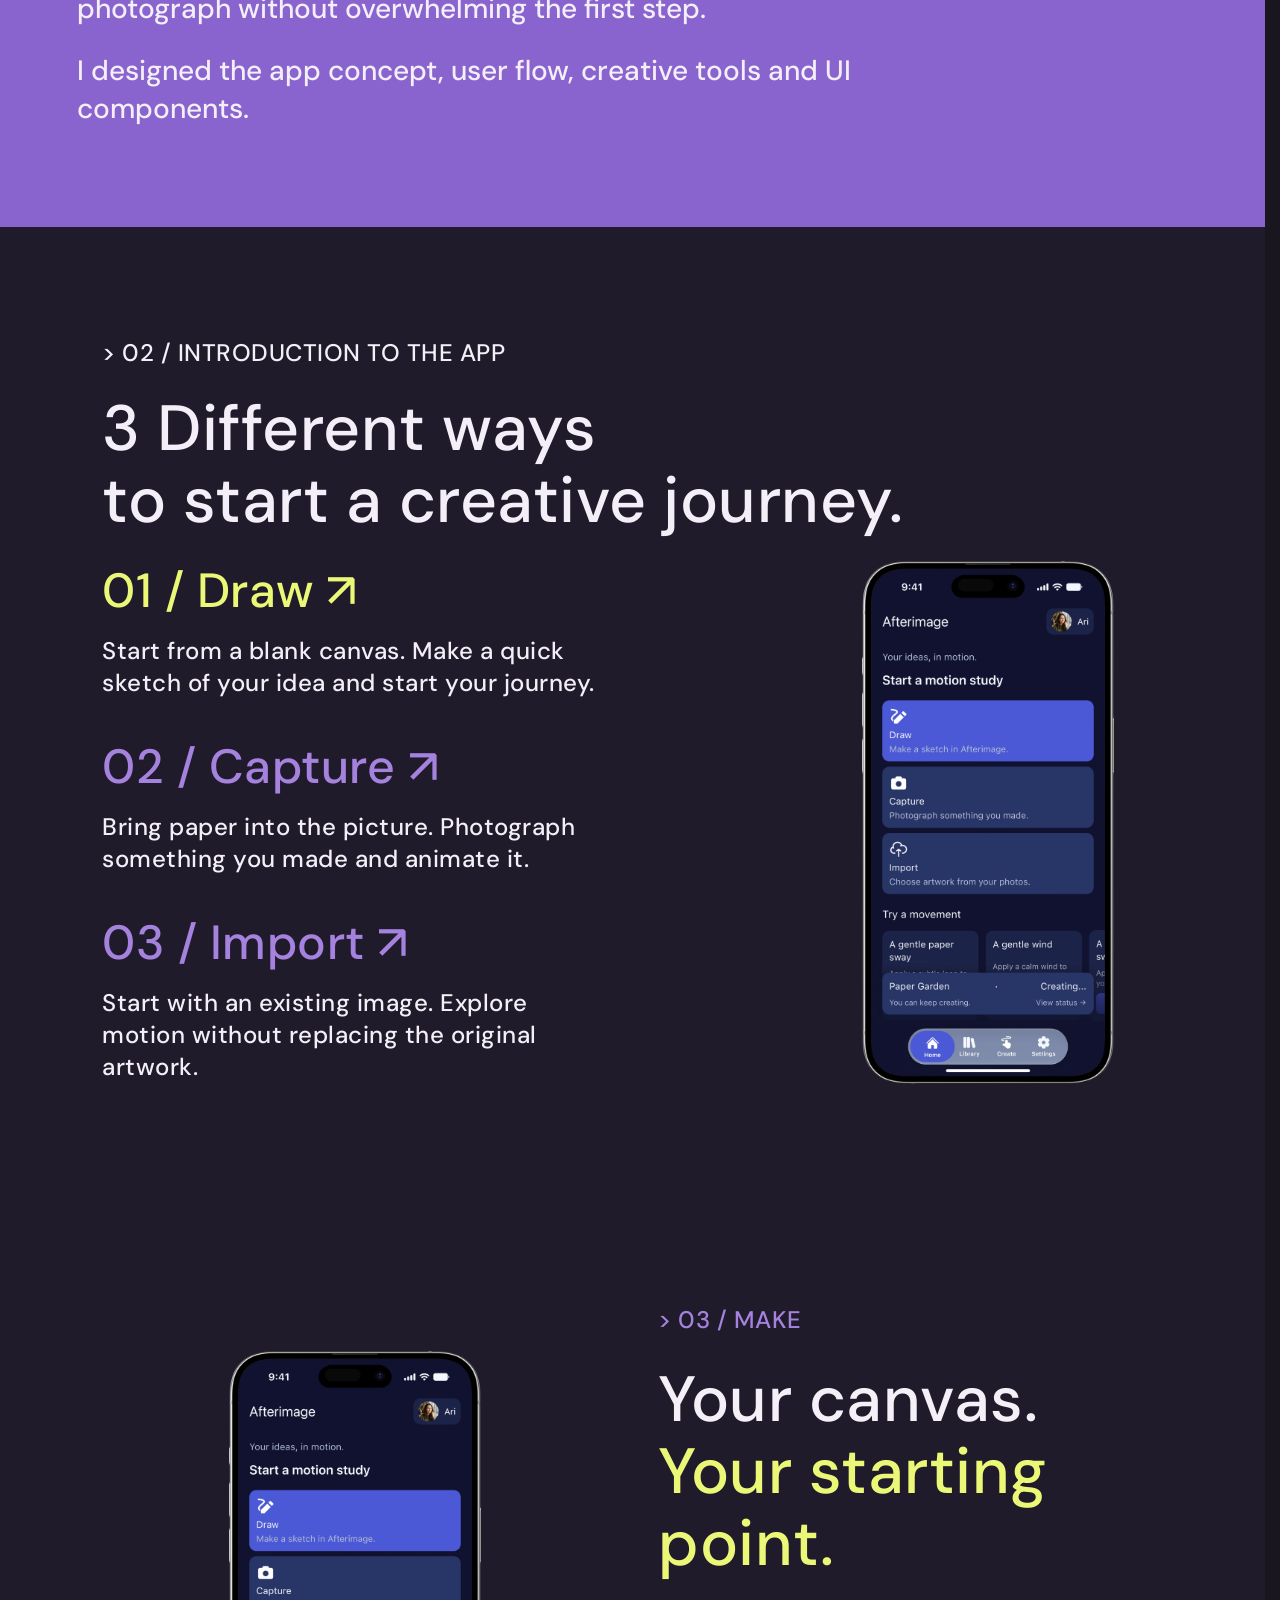
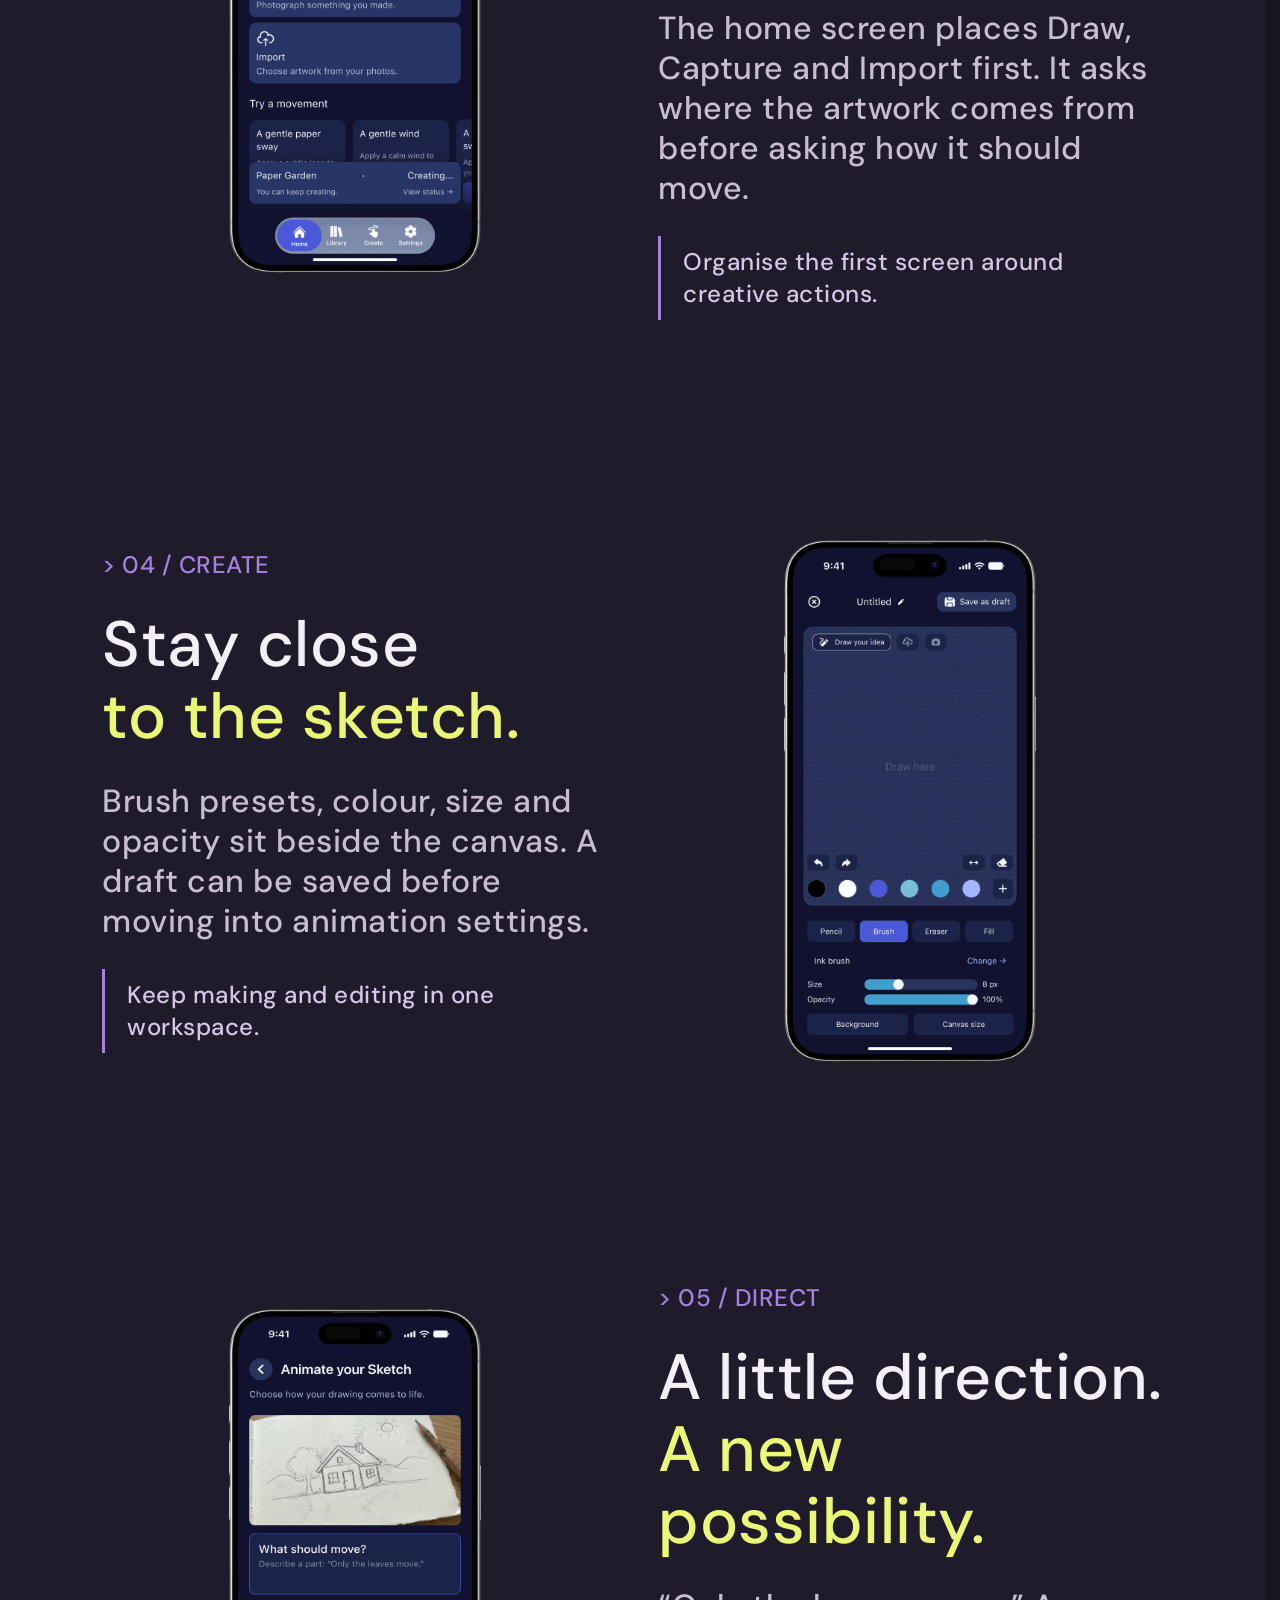
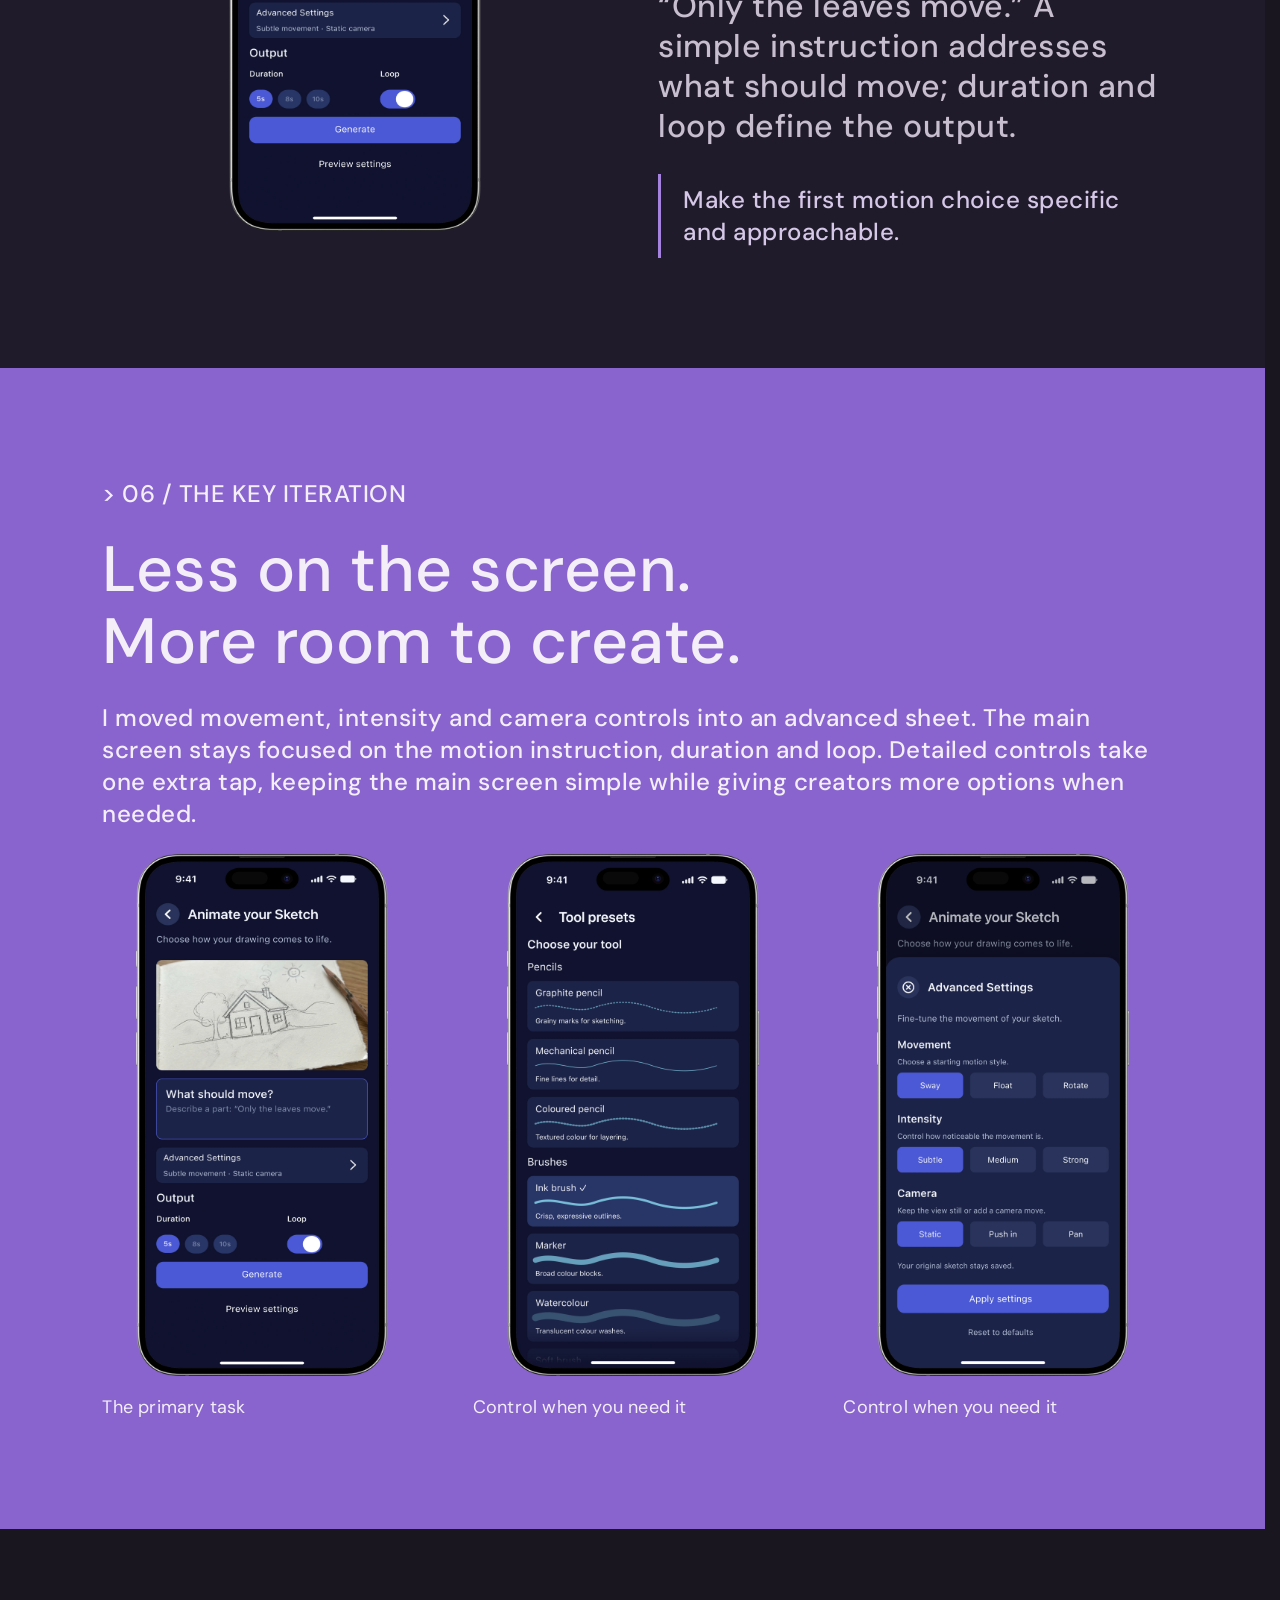
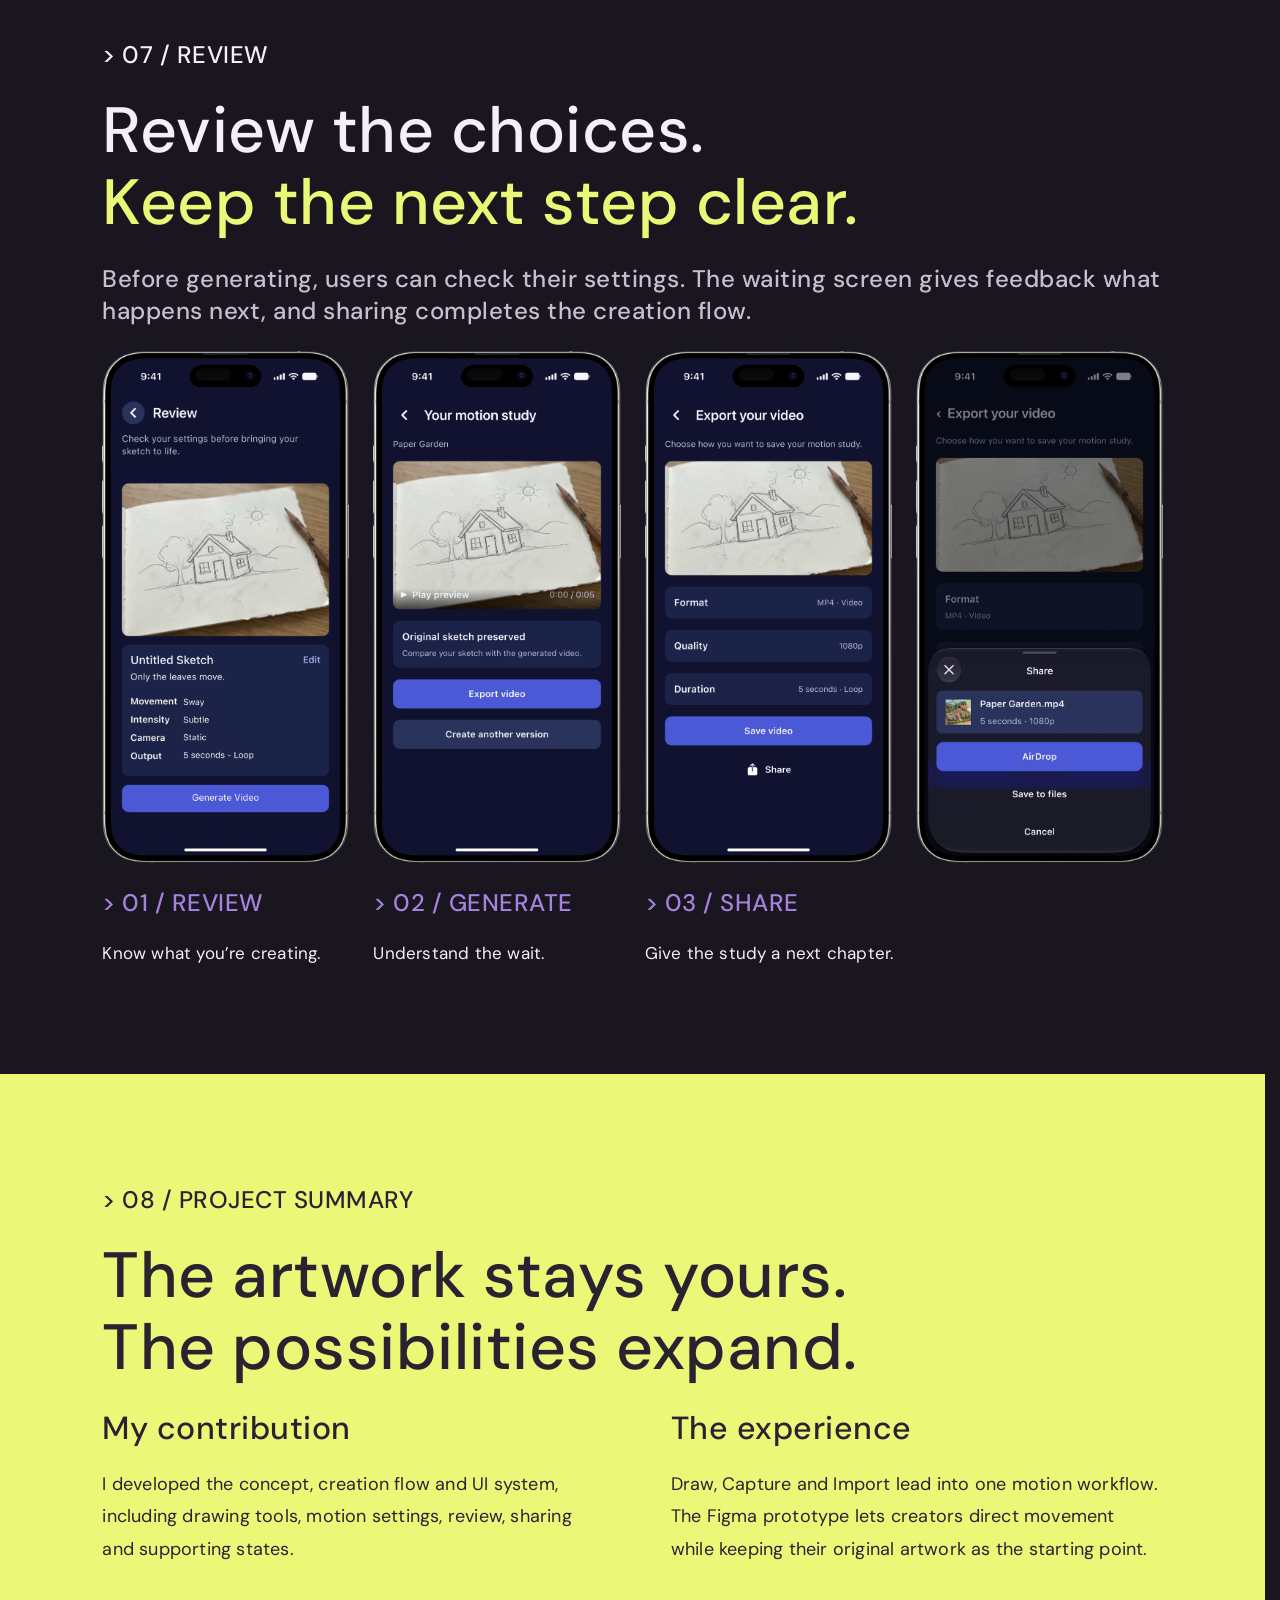
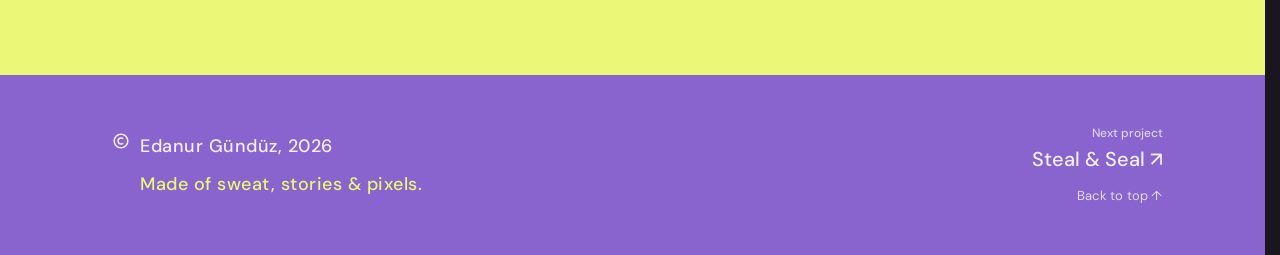
==== commit ba0b1389: "eda" ====
--- a/afterimage-scroll-story.html
+++ b/afterimage-scroll-story.html
@@ -1,4 +1,4 @@
-<!doctype html><html lang="en"><head><meta charset="utf-8"><meta name="viewport" content="width=device-width,initial-scale=1"><meta name="description" content="Afterimage — UX/UI design portfolio by Edanur Gündüz."><title>Afterimage</title><link rel="stylesheet" href="styles/foundations.css?v=20261009-cv-final"><link rel="stylesheet" href="styles/figma-layout.css?v=20261009-cv-final"><link rel="stylesheet" href="styles/figma-text-current.css?v=20261009-cv-final"><link rel="stylesheet" href="styles/website-last.css?v=20261009-cv-final"><link rel="stylesheet" href="styles/responsive.css?v=20261009-project-home-04"></head><body data-page="afterimage"><a class="skip-link" href="#top">Skip to content</a><div class="f10 f37 f40 f41 f191 f359 f371 page-frame case-frame" data-node-id="212:416" data-name="Afterimage — Scroll Story" id="top"><nav aria-label="Main navigation" class="f7 f10 f37 f40 f46 f49 f88 f189 f192 f200 f348 f359 f366 f396 f397 f459 f475 case-section site-nav" data-node-id="212:417" data-name="Navigation" style="min-height:100px" id="section-212-417"><a class="f359 f366 f539" data-node-id="212:418" href="index.html">Edanur Gündüz</a><p class="f359 f366 f497 project-breadcrumb" data-node-id="212:419">Selected work / Afterimage</p><div class="project-menu"><a href="index.html">Home</a><a href="index.html#work">Work</a><a href="index.html#about">About</a><a href="index.html#contact">Contact</a><a href="home-assets/Edanur-Gunduz-CV-English.pdf?v=20261009-cv-final" class="project-menu-cv">CV <span aria-hidden="true">↗</span></a></div></nav><section class="f37 f40 f179 f189 f348 f357 f359 f366 f475 case-section case-hero" data-node-id="212:420" data-name="00 / Handmade ideas. A new life in motion." style="min-height:890px" id="section-212-420"><video class="hero-video" autoplay="" loop="" muted="" playsinline="" preload="metadata" aria-hidden="true" data-video-key="afterimage"></video><div class="f7 f9 f21 f37 f40 f41 f64 f191 f333 f359 f366 f589" data-node-id="212:421" data-name="Hero story"><p class="f44 f48 f208 f359 f366 f383 f396 f460 f589" data-node-id="212:422">AFTERIMAGE · INDIVIDUAL PROJECT</p><div class="f37 f40 f41 f48 f191 f359 f366 f599" data-node-id="212:423" data-name="Display headline"><p class="f44 f215 f359 f366 f396 f402 f460 f600 large-text" data-node-id="212:424">Handmade ideas.</p><div class="f44 f195 f359 f366 f378 f394 f458 f589 large-text" data-node-id="212:425" role="heading" aria-level="2"><p class="f198 f292">A new life
+<!doctype html><html lang="en"><head><meta charset="utf-8"><meta name="viewport" content="width=device-width,initial-scale=1"><meta name="description" content="Afterimage — UX/UI design portfolio by Edanur Gündüz."><title>Afterimage</title><link rel="stylesheet" href="styles/foundations.css?v=20261009-cv-final"><link rel="stylesheet" href="styles/figma-layout.css?v=20261009-cv-final"><link rel="stylesheet" href="styles/figma-text-current.css?v=20261009-cv-final"><link rel="stylesheet" href="styles/website-last.css?v=20261009-cv-final"><link rel="stylesheet" href="styles/responsive.css?v=20261009-media-scale-06"></head><body data-page="afterimage"><a class="skip-link" href="#top">Skip to content</a><div class="f10 f37 f40 f41 f191 f359 f371 page-frame case-frame" data-node-id="212:416" data-name="Afterimage — Scroll Story" id="top"><nav aria-label="Main navigation" class="f7 f10 f37 f40 f46 f49 f88 f189 f192 f200 f348 f359 f366 f396 f397 f459 f475 case-section site-nav" data-node-id="212:417" data-name="Navigation" style="min-height:100px" id="section-212-417"><a class="f359 f366 f539" data-node-id="212:418" href="index.html">Edanur Gündüz</a><p class="f359 f366 f497 project-breadcrumb" data-node-id="212:419">Selected work / Afterimage</p><div class="project-menu"><a href="index.html">Home</a><a href="index.html#work">Work</a><a href="index.html#about">About</a><a href="index.html#contact">Contact</a><a href="home-assets/Edanur-Gunduz-CV-English.pdf?v=20261009-cv-final" class="project-menu-cv">CV <span aria-hidden="true">↗</span></a></div></nav><section class="f37 f40 f179 f189 f348 f357 f359 f366 f475 case-section case-hero" data-node-id="212:420" data-name="00 / Handmade ideas. A new life in motion." style="min-height:890px" id="section-212-420"><video class="hero-video" autoplay="" loop="" muted="" playsinline="" preload="metadata" aria-hidden="true" data-video-key="afterimage"></video><div class="f7 f9 f21 f37 f40 f41 f64 f191 f333 f359 f366 f589" data-node-id="212:421" data-name="Hero story"><p class="f44 f48 f208 f359 f366 f383 f396 f460 f589" data-node-id="212:422">AFTERIMAGE · INDIVIDUAL PROJECT</p><div class="f37 f40 f41 f48 f191 f359 f366 f599" data-node-id="212:423" data-name="Display headline"><p class="f44 f215 f359 f366 f396 f402 f460 f600 large-text" data-node-id="212:424">Handmade ideas.</p><div class="f44 f195 f359 f366 f378 f394 f458 f589 large-text" data-node-id="212:425" role="heading" aria-level="2"><p class="f198 f292">A new life
 </p><p class="f198">in motion.</p></div></div><p class="f45 f49 f210 f359 f366 f382 f395 f459 f566" data-node-id="212:426">Your sketch is the starting point. Afterimage explores how your own artwork can become a short AI-assisted motion study.</p></div></section><section class="f7 f10 f37 f40 f44 f48 f189 f192 f208 f348 f355 f359 f366 f383 f460 f475 case-section context-grid" data-node-id="212:427" data-name="Project context" id="section-212-427"><div class="f37 f40 f41 f52 f191 f359 f366" data-node-id="212:428" data-name="MY ROLE"><p class="f359 f366 f389 f525" data-node-id="212:429">MY ROLE</p><p class="f359 f366 f396 f525" data-node-id="212:430">UX/UI Designer</p></div><div class="f37 f40 f41 f52 f191 f359 f366 f525" data-node-id="212:431" data-name="MY FOCUS"><p class="f359 f366 f389 f525" data-node-id="212:432">MY FOCUS</p><p class="f359 f366 f396 f525" data-node-id="212:433">UX/UI Design</p></div><div class="f37 f40 f41 f52 f191 f359 f366 f525" data-node-id="212:434" data-name="DELIVERABLE"><p class="f359 f366 f389 f525" data-node-id="212:435">CONTEXT</p><p class="f359 f366 f396 f525" data-node-id="212:436">App Design</p></div><div class="f37 f40 f41 f52 f191 f359 f366 f525" data-node-id="212:437" data-name="CONTEXT"><p class="f359 f366 f389 f525" data-node-id="212:438">WHEN</p><p class="f359 f366 f396 f525" data-node-id="212:439">October, 2025</p></div></section><section class="f15 f37 f40 f41 f62 f191 f344 f351 f359 f366 f475 case-section story-opening" data-node-id="212:440" data-name="01 / Reframing the starting point" id="section-212-440"><p class="f7 f44 f48 f208 f359 f366 f383 f395 f460 f472" data-node-id="212:441">&gt; 01 / THE STARTING POINT</p><div class="f7 f44 f48 f195 f359 f366 f395 f402 f460 f472 large-text" data-node-id="212:442" role="heading" aria-level="2"><p class="f215 f292">What if AI started
 </p><p class="f215">with something</p></div><div class="f40 f180 f189 f193 f359 f366 f573 story-highlight" data-node-id="212:443"><div class="f1 f42"><div class="f20 f37 f40 f41 f191 f346 f359 f572" data-name="Highlighted question"><p class="f7 f44 f48 f215 f359 f366 f388 f402 f460 f600 large-text" data-node-id="212:444">you already made?</p></div></div></div><p class="f7 f44 f48 f212 f359 f366 f395 f400 f460 f592" data-node-id="212:445">I aimed to help creators animate a sketch, collage or photograph without overwhelming the first step.</p><p class="f7 f44 f48 f212 f359 f366 f395 f400 f460 f592" data-node-id="212:446">I designed the app concept, user flow, creative tools and UI components.</p></section><section class="f11 f37 f40 f41 f62 f92 f191 f344 f351 f359 f366 f475 case-section" data-node-id="212:447" data-name="02 / Three ways in" style="min-height:1170px" id="section-212-447"><p class="f7 f44 f48 f208 f359 f366 f383 f395 f460 f472" data-node-id="212:448">&gt; 02 / INTRODUCTION TO THE APP</p><div class="f7 f44 f48 f195 f359 f366 f395 f402 f460 f472 large-text" data-node-id="212:449" role="heading" aria-level="2"><p class="f215 f292">3 Different ways
 </p><p class="f215">to start a creative journey.</p></div><div class="f37 f40 f53 f162 f189 f359 f366 f472" data-node-id="212:450" data-name="Entry actions and home"><div class="f7 f37 f40 f41 f44 f48 f71 f191 f359 f366 f460 f583" data-node-id="212:451" data-name="Creative starting points"><div class="f37 f40 f41 f59 f191 f359 f366 f583" data-node-id="212:452" data-name="01 / Draw ↗"><p class="f213 f359 f366 f389 f401 f583 large-text" data-node-id="212:453">01 / Draw ↗</p><p class="f208 f359 f366 f395 f399 f569" data-node-id="212:454">Start from a blank canvas. Make a quick sketch of your idea and start your journey.</p></div><div class="f37 f40 f41 f59 f191 f359 f366 f583" data-node-id="212:455" data-name="02 / Capture ↗"><p class="f213 f359 f366 f389 f401 f583 large-text" data-node-id="212:456">02 / Capture ↗</p><p class="f208 f359 f366 f395 f399 f569" data-node-id="212:457">Bring paper into the picture. Photograph something you made and animate it.</p></div><div class="f37 f40 f41 f59 f191 f359 f366 f583" data-node-id="212:458" data-name="03 / Import ↗"><p class="f213 f359 f366 f389 f401 f583 large-text" data-node-id="212:459">03 / Import ↗</p><p class="f208 f359 f366 f395 f399 f569" data-node-id="212:460">Start with an existing image. Explore motion without replacing the original artwork.</p></div></div><div class="f160 f359 f366 f537 image-slot" data-node-id="212:461" data-name="Home / Draw Capture Import"><img alt="HomeDrawCaptureImport" class="f8 f184 f291 f326 f339 f371" src="assets/afterimage/imgHomeDrawCaptureImport.webp?v=20261009-cv-final" width="1351" height="2800" decoding="async" loading="lazy"></div></div></section><section class="f11 f37 f40 f80 f87 f189 f344 f351 f359 f366 f475 case-section scroll-scene" data-node-id="212:462" data-name="03 / MAKE / Scroll scene" style="min-height:1000px" id="section-212-462"><div class="f37 f40 f41 f166 f189 f193 f359 f366 f578 scene-media" data-node-id="212:463" data-name="Sticky phone / home" style="--asset-ratio:1351/2800"><div class="f165 f359 f366 f544 image-slot" data-node-id="212:464" data-name="Project screen / home"><img alt="HomeDrawCaptureImport" class="f8 f184 f291 f326 f339 f371" src="assets/afterimage/imgHomeDrawCaptureImport.webp?v=20261009-cv-final" width="1351" height="2800" decoding="async" loading="lazy"></div></div><div class="f37 f40 f41 f66 f191 f359 f366 f576 scene-copy" data-node-id="212:465" data-name="03 / MAKE / Copy"><p class="f7 f44 f48 f208 f359 f366 f383 f389 f460 f576" data-node-id="212:466">&gt; 03 / MAKE</p><div class="f7 f37 f40 f41 f44 f48 f191 f215 f359 f366 f402 f460 f576" data-node-id="212:467" data-name="Story headline"><p class="f359 f366 f396 f576 large-text" data-node-id="212:468">Your canvas.</p><p class="f359 f366 f394 f576 large-text" data-node-id="212:469">Your starting point.</p></div><p class="f7 f44 f48 f212 f359 f366 f392 f400 f460 f565" data-node-id="212:470">The home screen places Draw, Capture and Import first. It asks where the artwork comes from before asking how it should move.</p><div class="f28 f32 f33 f37 f40 f41 f191 f337 f350 f359 f366 f566" data-node-id="212:471" data-name="ShoCo / Story decision note"><p class="f7 f44 f48 f208 f359 f366 f383 f393 f460 f561" data-node-id="I212:471;59:43">Organise the first screen around creative actions.</p></div></div></section><section class="f11 f37 f40 f80 f87 f189 f344 f351 f359 f366 f475 case-section scroll-scene" data-node-id="212:472" data-name="04 / CREATE / Scroll scene" style="min-height:1000px" id="section-212-472"><div class="f37 f40 f41 f66 f191 f359 f366 f576 scene-copy" data-node-id="212:473" data-name="04 / CREATE / Copy"><p class="f7 f44 f48 f208 f359 f366 f383 f389 f460 f576" data-node-id="212:474">&gt; 04 / CREATE</p><div class="f7 f37 f40 f41 f44 f48 f191 f215 f359 f366 f402 f460 f576" data-node-id="212:475" data-name="Story headline"><p class="f359 f366 f396 f576 large-text" data-node-id="212:476">Stay close</p><p class="f359 f366 f394 f576 large-text" data-node-id="212:477">to the sketch.</p></div><p class="f7 f44 f48 f212 f359 f366 f392 f400 f460 f565" data-node-id="212:478">Brush presets, colour, size and opacity sit beside the canvas. A draft can be saved before moving into animation settings.</p><div class="f28 f32 f33 f37 f40 f41 f191 f337 f350 f359 f366 f566" data-node-id="212:479" data-name="ShoCo / Story decision note"><p class="f7 f44 f48 f208 f359 f366 f383 f393 f460 f561" data-node-id="I212:479;59:43">Keep making and editing in one workspace.</p></div></div><div class="f37 f40 f41 f166 f189 f193 f359 f366 f578 scene-media" data-node-id="212:480" data-name="Sticky phone / draw" style="--asset-ratio:1351/2800"><div class="f165 f359 f366 f544 image-slot" data-node-id="212:481" data-name="Project screen / draw"><img alt="ProjectScreenDraw" class="f8 f184 f291 f326 f339 f371" src="assets/afterimage/imgProjectScreenDraw.webp?v=20261009-cv-final" width="1351" height="2800" decoding="async" loading="lazy"></div></div></section><section class="f11 f37 f40 f80 f87 f189 f344 f351 f359 f366 f475 case-section scroll-scene" data-node-id="212:482" data-name="05 / DIRECT / Scroll scene" style="min-height:1000px" id="section-212-482"><div class="f37 f40 f41 f166 f189 f193 f359 f366 f578 scene-media" data-node-id="212:483" data-name="Sticky phone / motion" style="--asset-ratio:1351/2800"><div class="f165 f359 f366 f544 image-slot" data-node-id="212:484" data-name="Project screen / motion"><img alt="ProjectScreenMotion" class="f8 f184 f291 f326 f339 f371" src="assets/afterimage/imgProjectScreenMotion.webp?v=20261009-cv-final" width="1351" height="2800" decoding="async" loading="lazy"></div></div><div class="f37 f40 f41 f66 f191 f359 f366 f576 scene-copy" data-node-id="212:485" data-name="05 / DIRECT / Copy"><p class="f7 f44 f48 f208 f359 f366 f383 f389 f460 f576" data-node-id="212:486">&gt; 05 / DIRECT</p><div class="f7 f37 f40 f41 f44 f48 f191 f215 f359 f366 f402 f460 f576" data-node-id="212:487" data-name="Story headline"><p class="f359 f366 f396 f576 large-text" data-node-id="212:488">A little direction.</p><p class="f359 f366 f394 f576 large-text" data-node-id="212:489">A new possibility.</p></div><p class="f7 f44 f48 f212 f359 f366 f392 f400 f460 f565" data-node-id="212:490">“Only the leaves move.” A simple instruction addresses what should move; duration and loop define the output.</p><div class="f28 f32 f33 f37 f40 f41 f191 f337 f350 f359 f366 f566" data-node-id="212:491" data-name="ShoCo / Story decision note"><p class="f7 f44 f48 f208 f359 f366 f383 f393 f460 f561" data-node-id="I212:491;59:43">Make the first motion choice specific and approachable.</p></div></div></section><section class="f15 f37 f40 f41 f62 f96 f191 f344 f351 f359 f366 f475 case-section" data-node-id="212:492" data-name="06 / The key iteration" style="min-height:1340px" id="section-212-492"><p class="f7 f44 f48 f208 f359 f366 f383 f395 f460 f472" data-node-id="212:493">&gt; 06 / THE KEY ITERATION</p><div class="f7 f44 f48 f195 f359 f366 f395 f402 f460 f472 large-text" data-node-id="212:494" role="heading" aria-level="2"><p class="f215 f292">Less on the screen.
--- a/styles/responsive.css
+++ b/styles/responsive.css
@@ -223,3 +223,49 @@
 }
 
 @media(max-width:760px){.case-frame .site-nav .project-menu{gap:clamp(12px,3vw,20px);flex-wrap:wrap;row-gap:10px}}
+
+/* Steal & Seal desktop monitor artwork keeps its complete screen and stand. */
+body[data-page="steal"] .image-slot.pc-mockup{width:100%;height:auto;aspect-ratio:2400/1781}
+body[data-page="steal"] .artwork-compare{aspect-ratio:2400/1781}
+body[data-page="steal"] .pc-mockup>img{object-fit:contain}
+body[data-page="steal"] .hud-screen{position:absolute;left:1.2%;top:1.75%;width:97.6%;height:74.05%;overflow:hidden;z-index:2;isolation:isolate}
+body[data-page="steal"] .pc-mockup .hud-toggle{right:3%;bottom:28%}
+
+/* One media scale across case studies, independent of each exported frame. */
+.case-frame{--story-phone-width:252px;--story-monitor-width:clamp(260px,calc((100vw - 292px)/2),520px);--story-card-width:280px}
+.case-frame .case-section:not(.case-hero) .image-slot:has(>img[src*=".webp"]){scale:1;transform-origin:center}
+.case-frame .case-section:not(.case-hero) .image-slot:has(>img[src*=".webp"]:is([src*="/shoco/"],[src*="/afterimage/"],[src*="/foody/"])){
+ width:min(var(--story-phone-width),100%)!important;height:auto!important;aspect-ratio:1351/2800!important;margin-inline:auto;
+}
+.case-frame .case-section:not(.case-hero) .image-slot:has(>img[src*=".webp"]:is([src*="/shoco/"],[src*="/afterimage/"],[src*="/foody/"]))>img{
+ width:100%;height:100%;inset:0;object-fit:contain;transform:none;
+}
+body[data-page="steal"] .case-frame .pc-mockup,
+body[data-page="steal"] .case-frame .artwork-compare{
+ width:min(var(--story-monitor-width),100%)!important;height:auto!important;aspect-ratio:2400/1781!important;margin-inline:auto;scale:1;
+}
+body[data-page="multiwars"] .case-frame .case-section:not(.case-hero) .image-slot:has(>img[src*=".webp"]){
+ width:min(var(--story-card-width),100%)!important;height:auto!important;aspect-ratio:2010/2800!important;margin-inline:auto;
+}
+body[data-page="multiwars"] .case-frame .case-section:not(.case-hero) .image-slot>img{object-fit:contain;transform:none}
+.case-frame :is(.theme-preview,.ai-gallery img){width:min(var(--story-phone-width),100%);height:auto;max-height:none;object-fit:contain}
+/* Match the width of layered phones and carousel viewports to their artwork. */
+.case-frame [data-node-id="212:518"]{width:min(var(--story-phone-width),100%);height:auto;aspect-ratio:1351/2800;margin-inline:auto}
+body[data-page="foody"] .case-frame [data-node-id="239:130"]{width:min(var(--story-phone-width),100%);max-width:var(--story-phone-width)}
+body[data-page="foody"] .case-frame [data-node-id="239:130"]>.image-slot{flex:0 0 100%;width:100%!important}
+/* Gallery rows follow the new artwork heights instead of fixed export heights. */
+.case-frame :is([data-node-id="212:380"],[data-node-id="212:392"],[data-node-id="212:450"]){height:auto}
+.case-frame [data-node-id="212:380"]{display:grid;grid-template-columns:repeat(3,minmax(0,1fr));gap:32px;align-items:center}
+.case-frame :is([data-node-id="212:381"],[data-node-id="212:383"]){width:100%;height:auto;aspect-ratio:1351/2800;max-width:var(--story-phone-width);margin-inline:auto}
+.case-frame :is([data-node-id="212:381"],[data-node-id="212:383"])>div{width:100%;--rot:0deg}
+.case-frame [data-node-id="212:392"]{display:grid;grid-template-columns:repeat(3,minmax(0,1fr));gap:32px;align-items:start}
+.case-frame [data-node-id="212:392"]>div{width:100%;height:auto;padding-top:0;gap:24px}
+.case-frame [data-node-id="212:512"]>div{height:auto;gap:24px}
+@media(max-width:1200px) and (min-width:761px){.case-frame{--story-phone-width:220px;--story-card-width:240px}}
+@media(max-width:760px){
+ .case-frame{--story-phone-width:220px;--story-monitor-width:520px;--story-card-width:240px}
+ .case-frame [data-node-id="212:392"],.case-frame [data-node-id="212:380"]{grid-template-columns:repeat(2,minmax(0,1fr));gap:28px 20px}
+ .case-frame [data-node-id="212:380"]>div:last-child{grid-column:1/-1}
+}
+
+.case-frame .case-section:not(.case-hero):not(.site-nav):not(.site-footer):has(.image-slot>img[src*=".webp"]){min-height:0!important}
